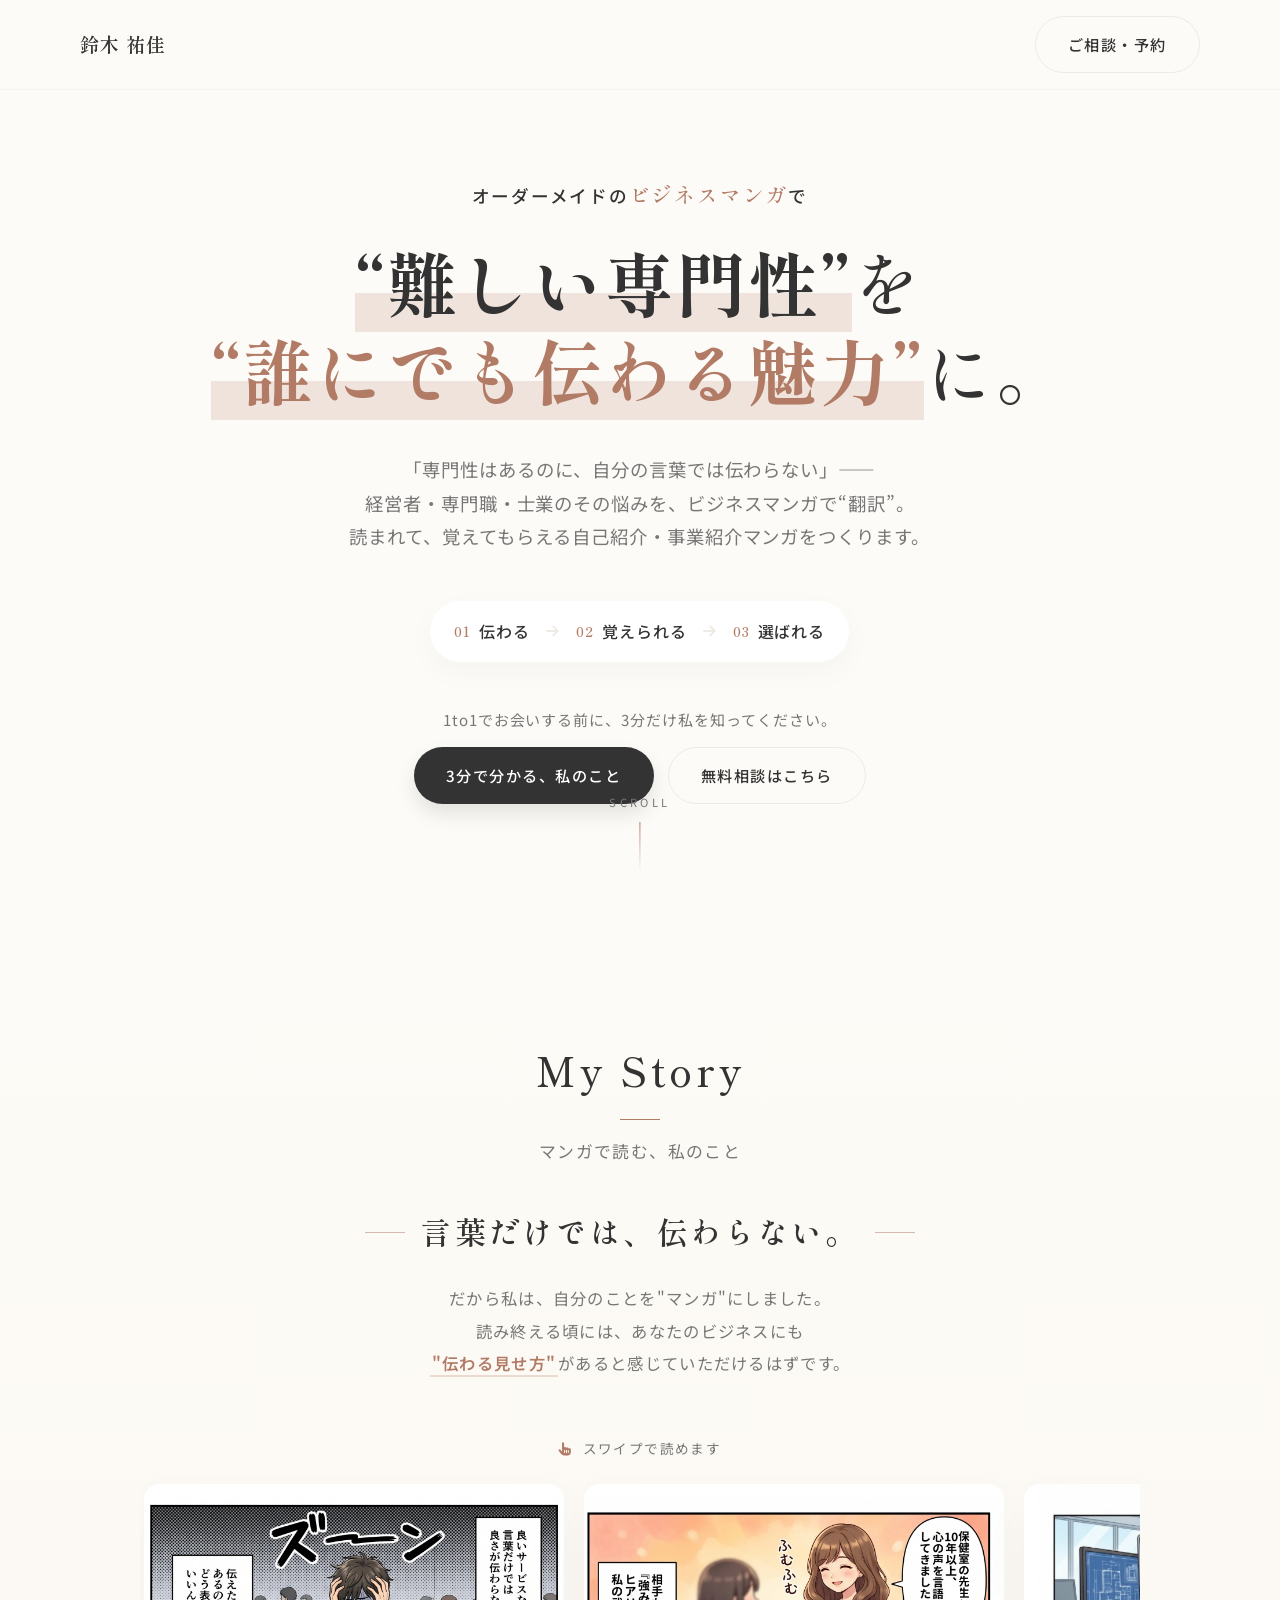
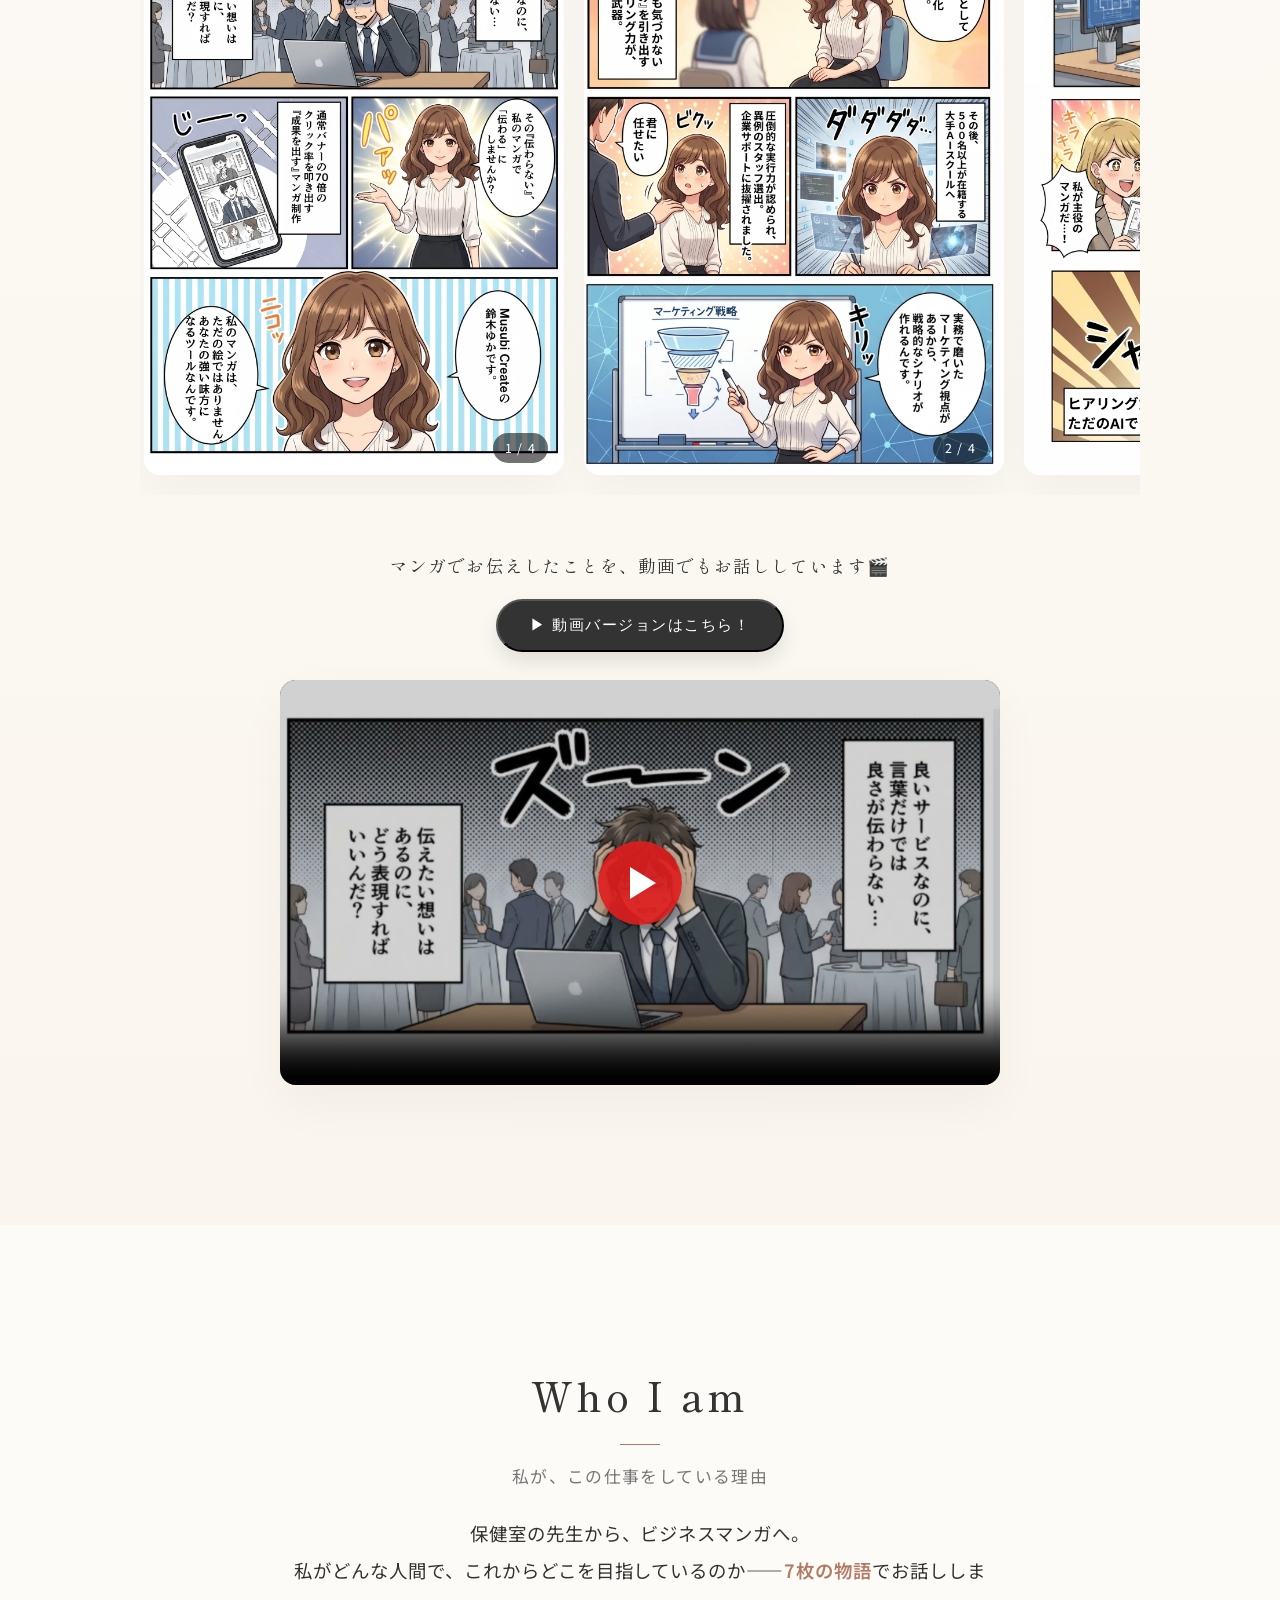
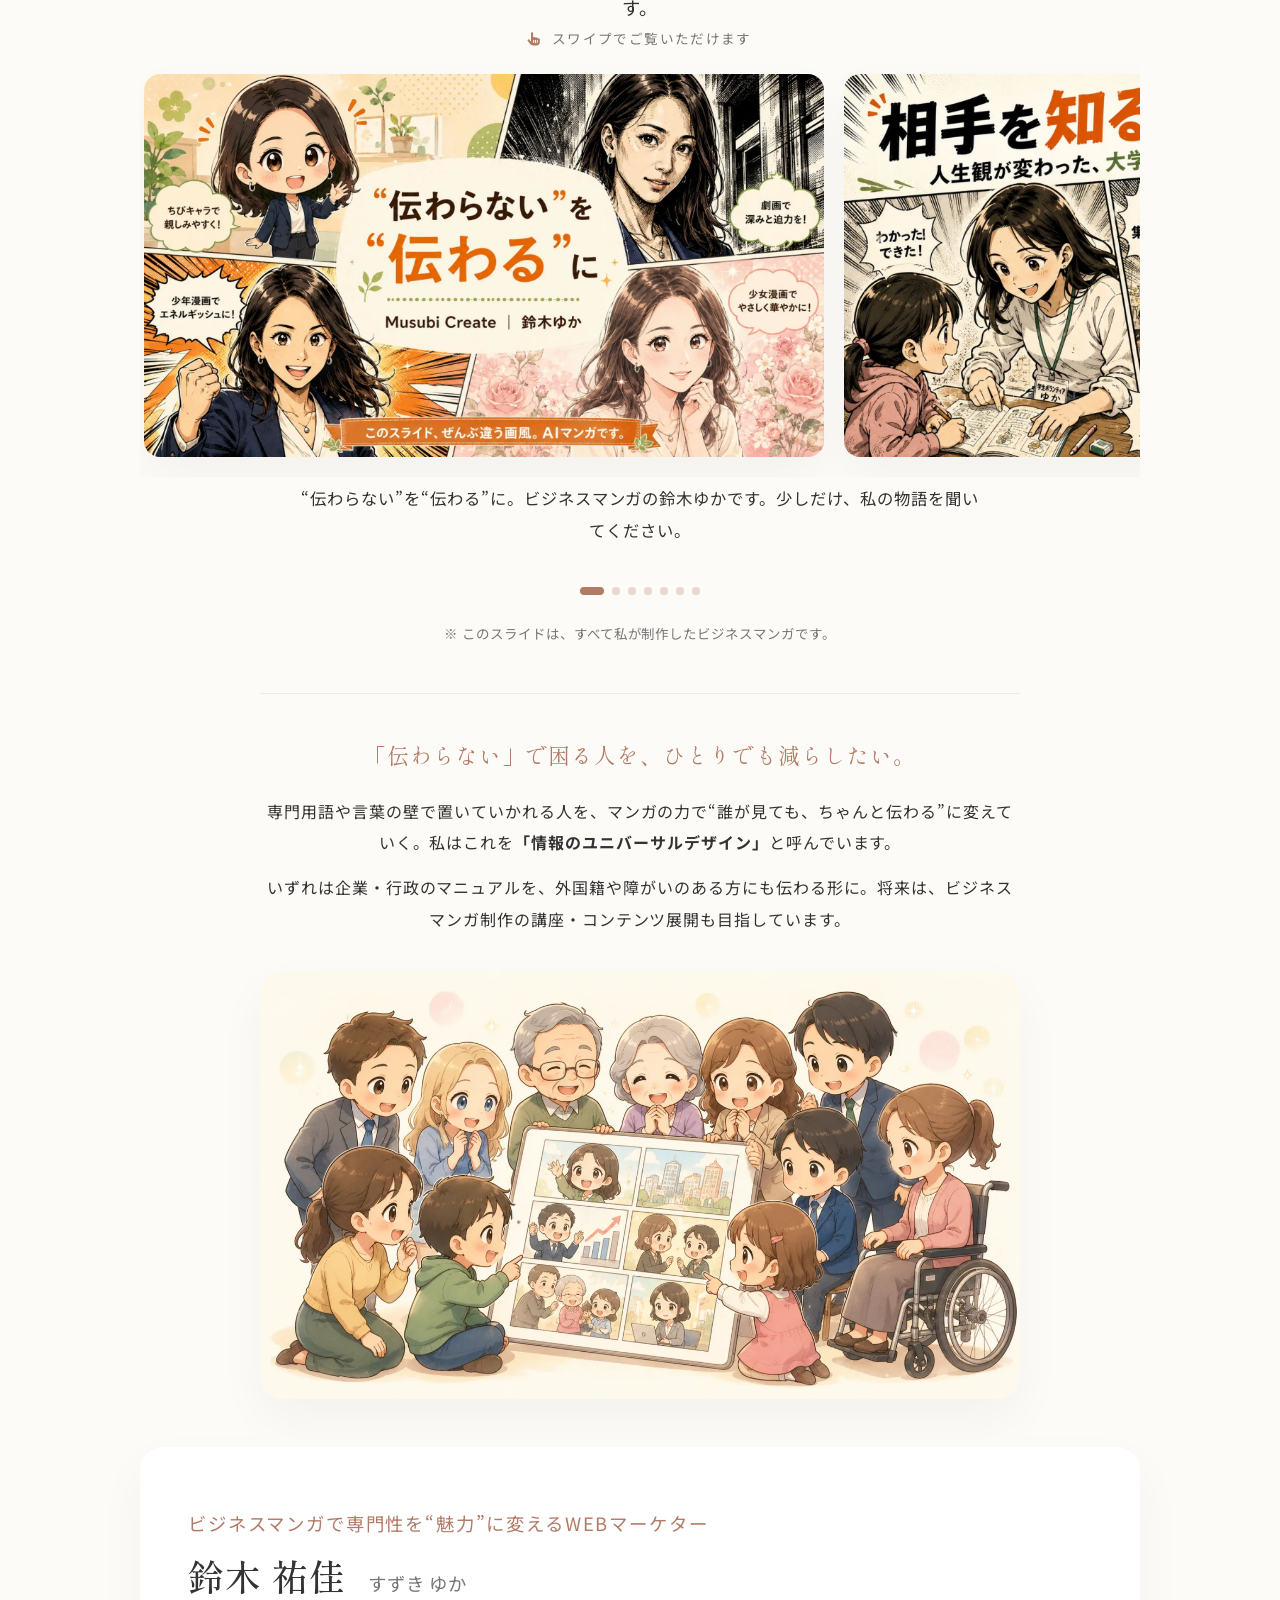
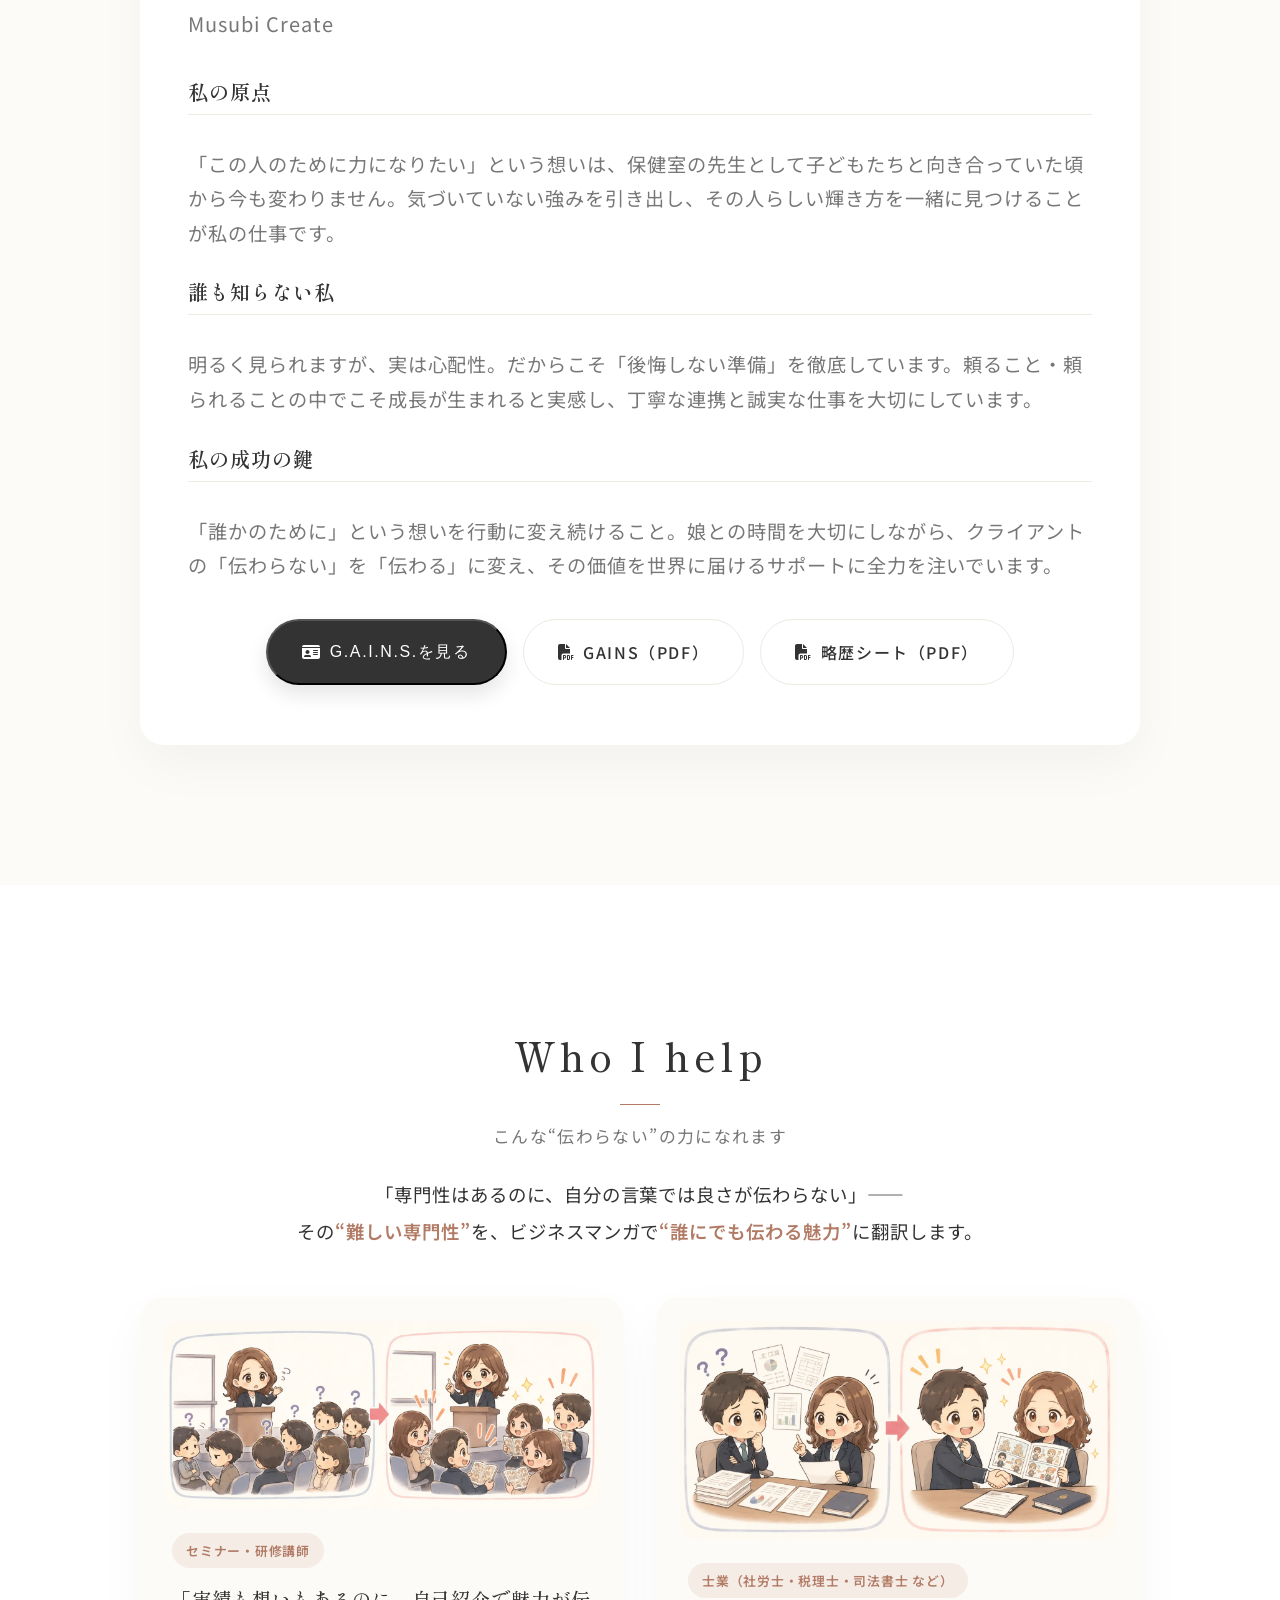
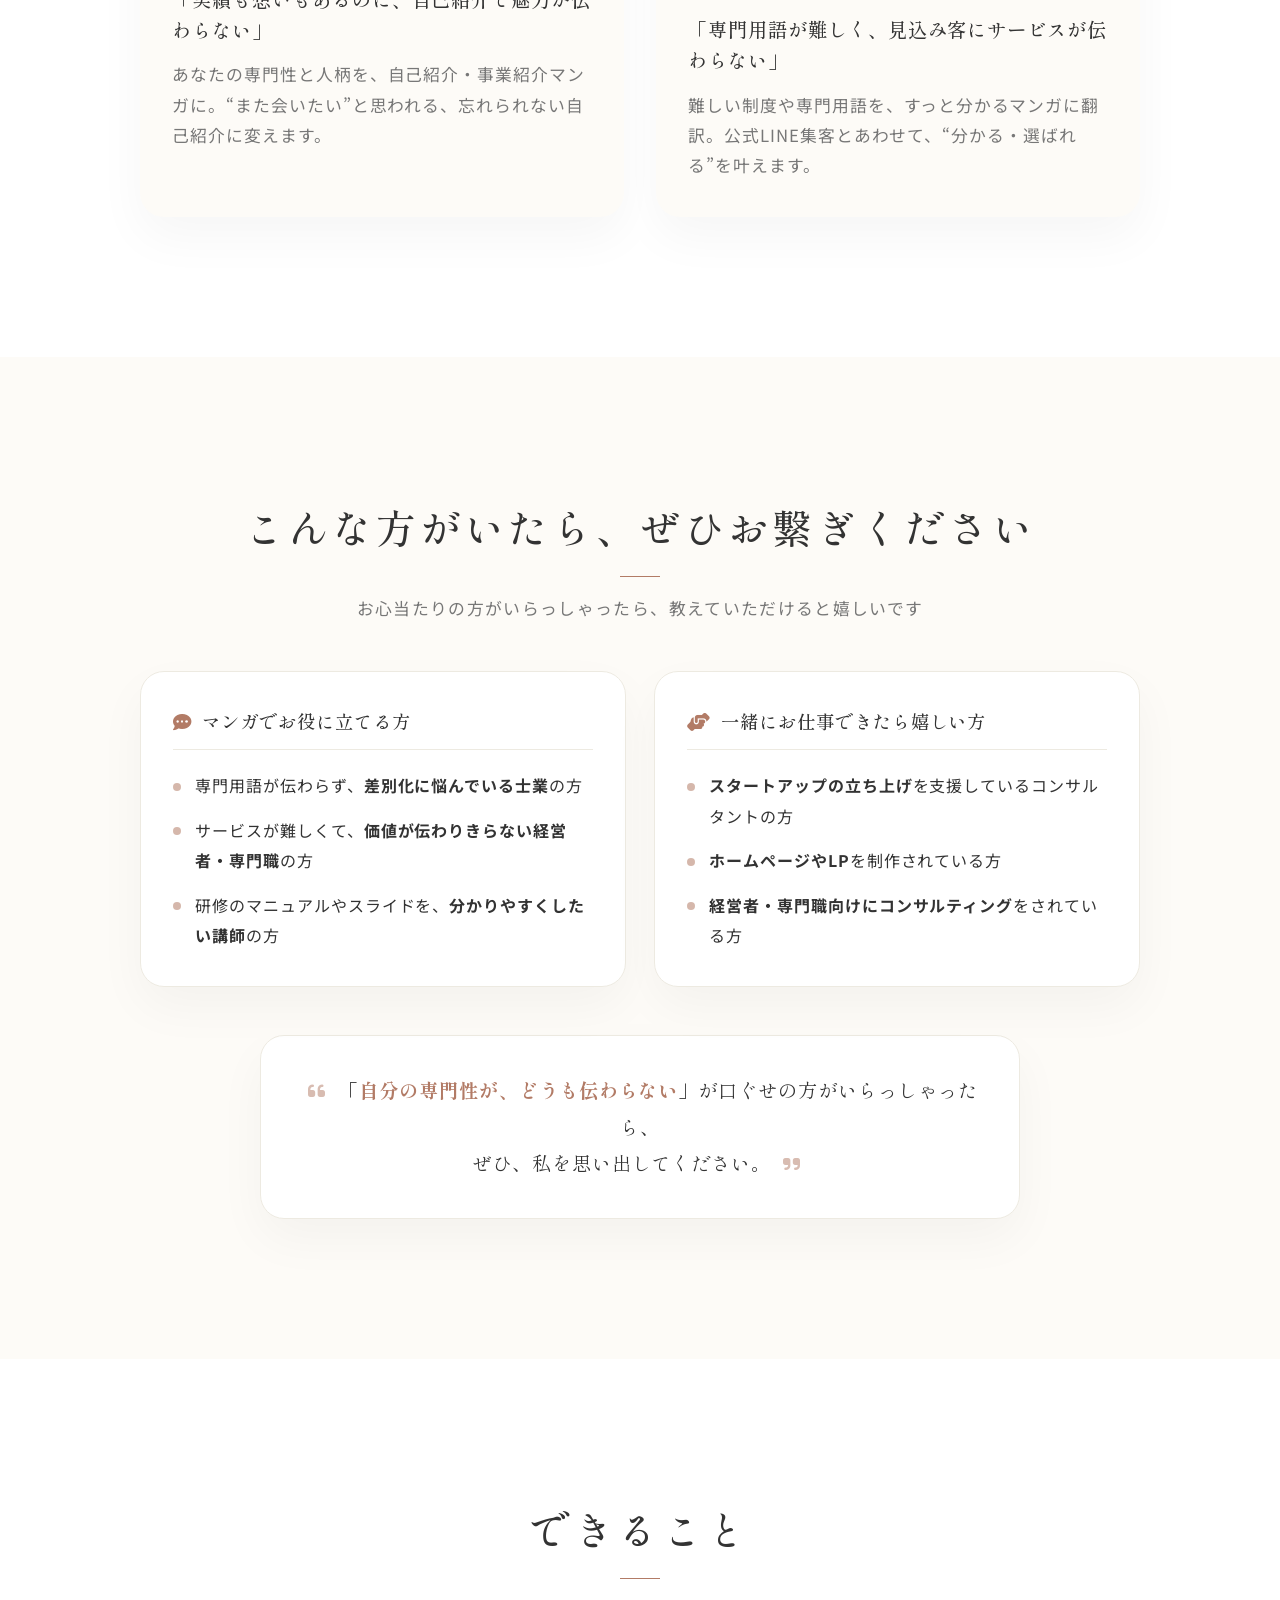
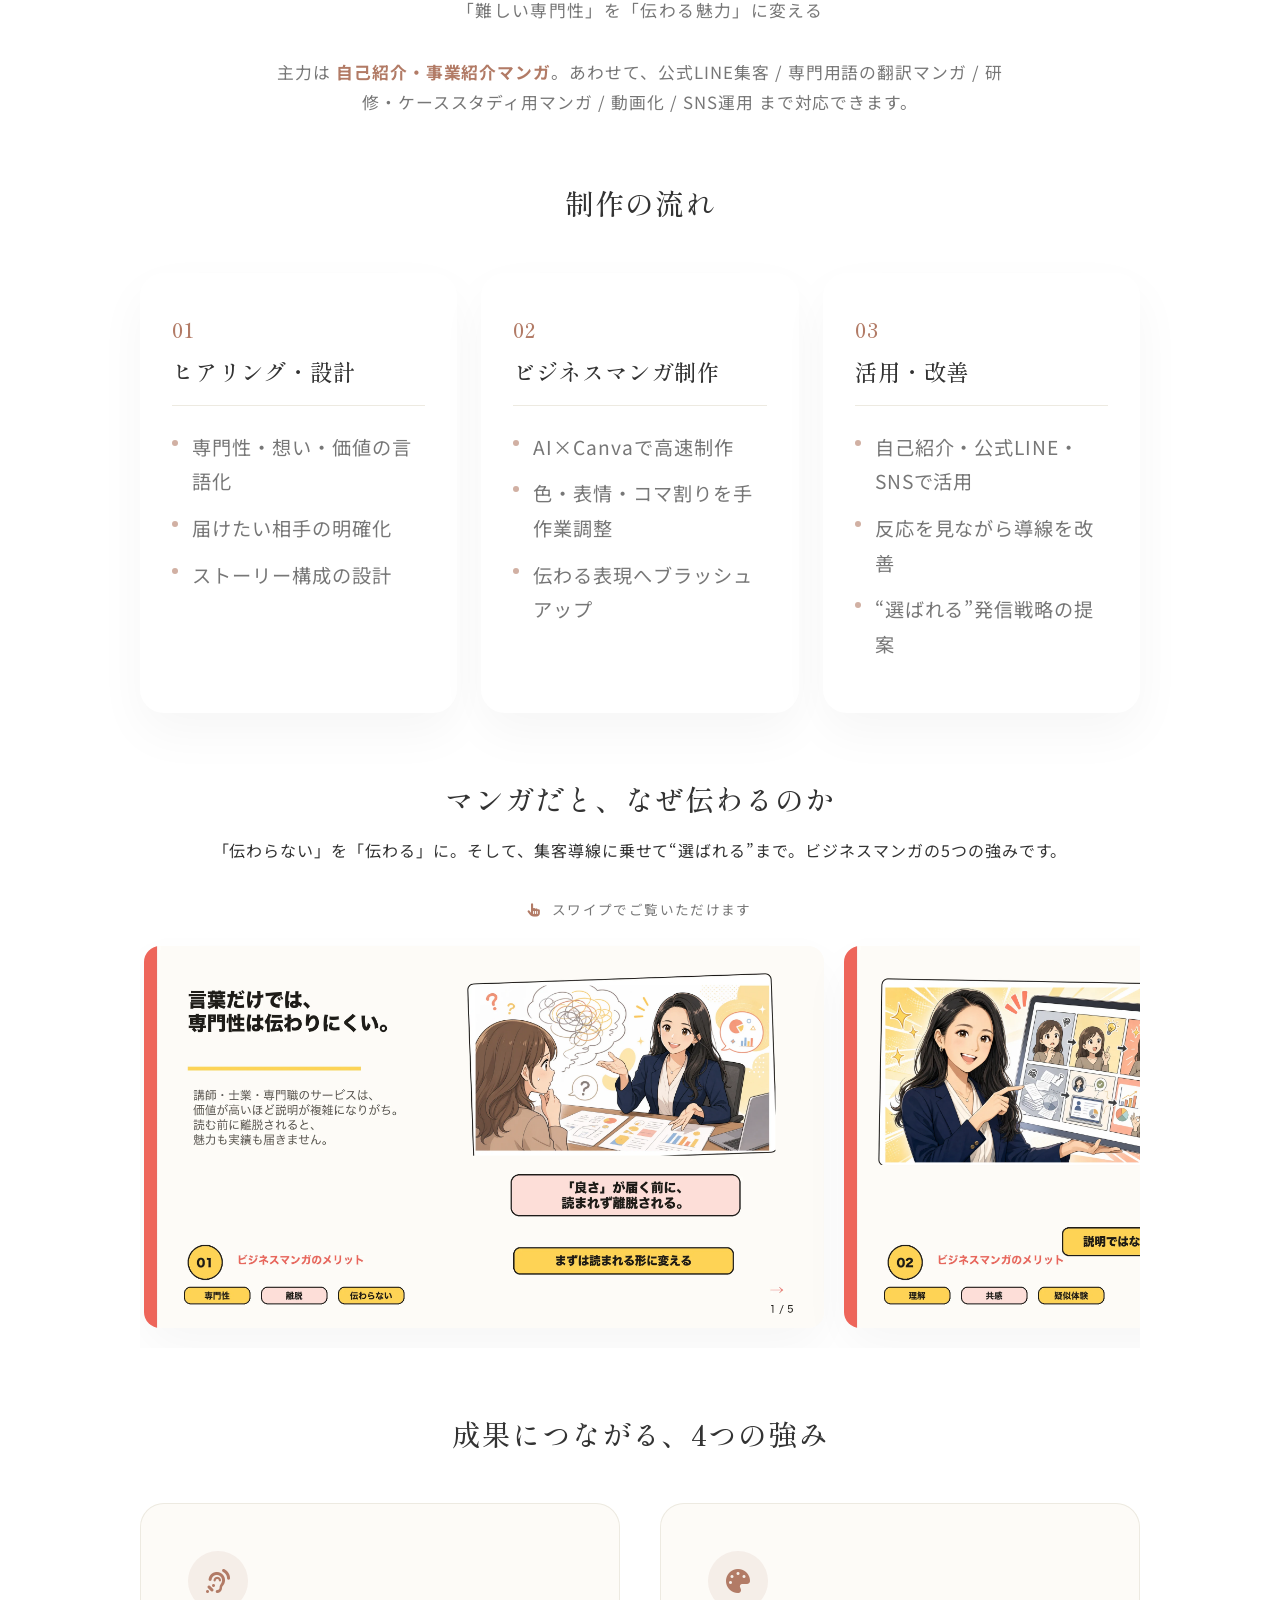
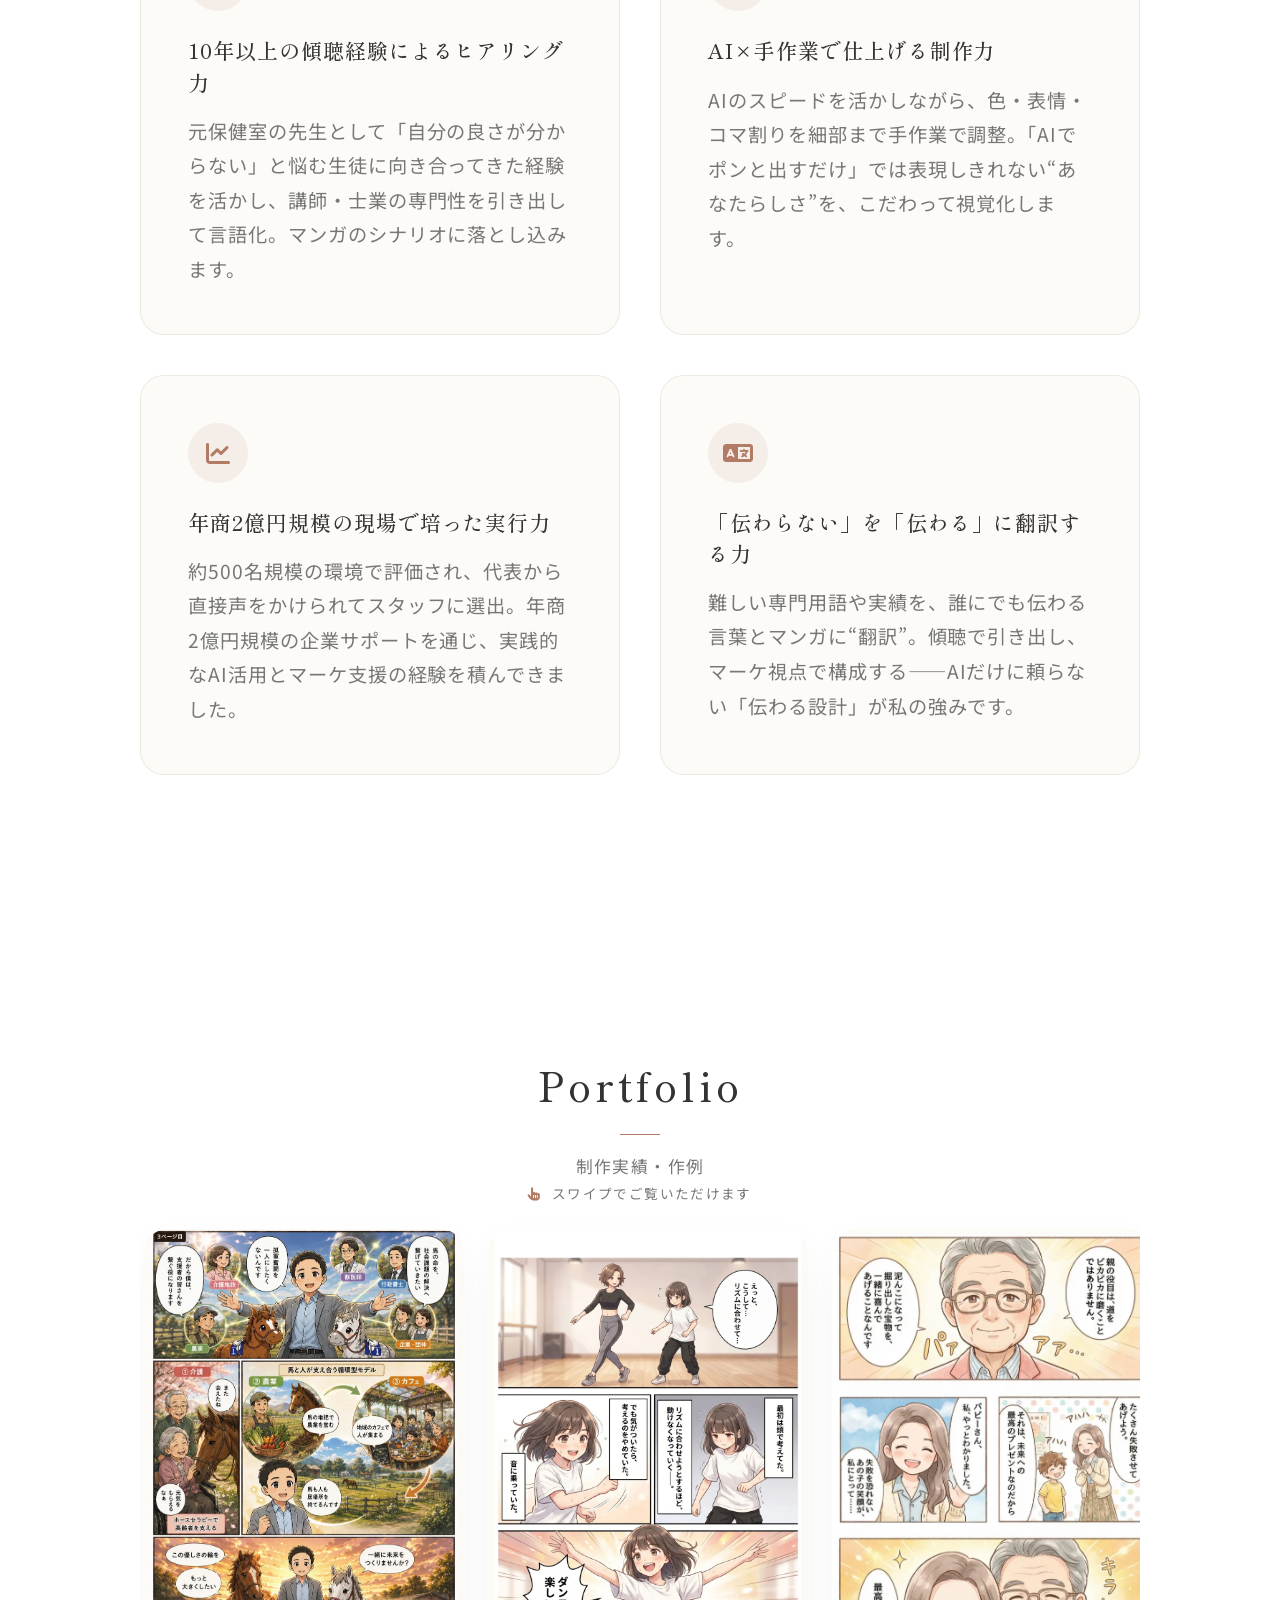
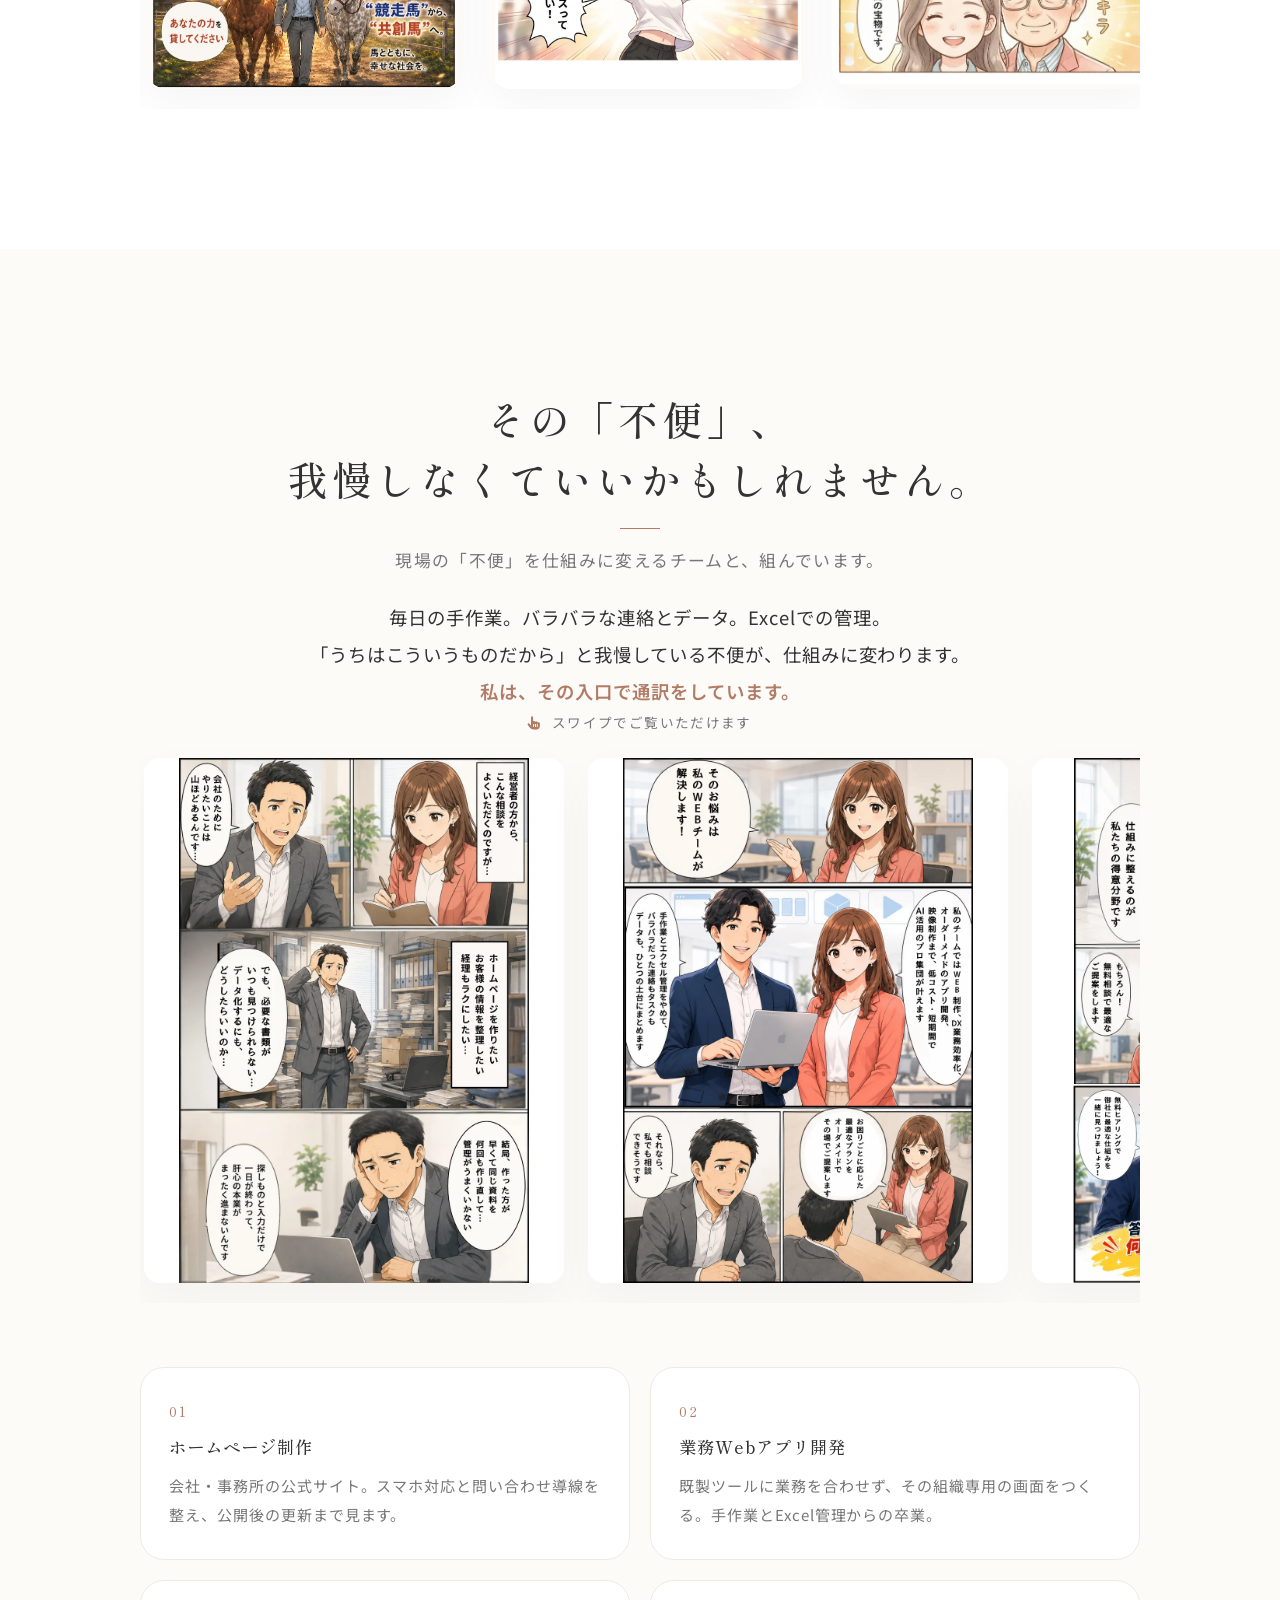
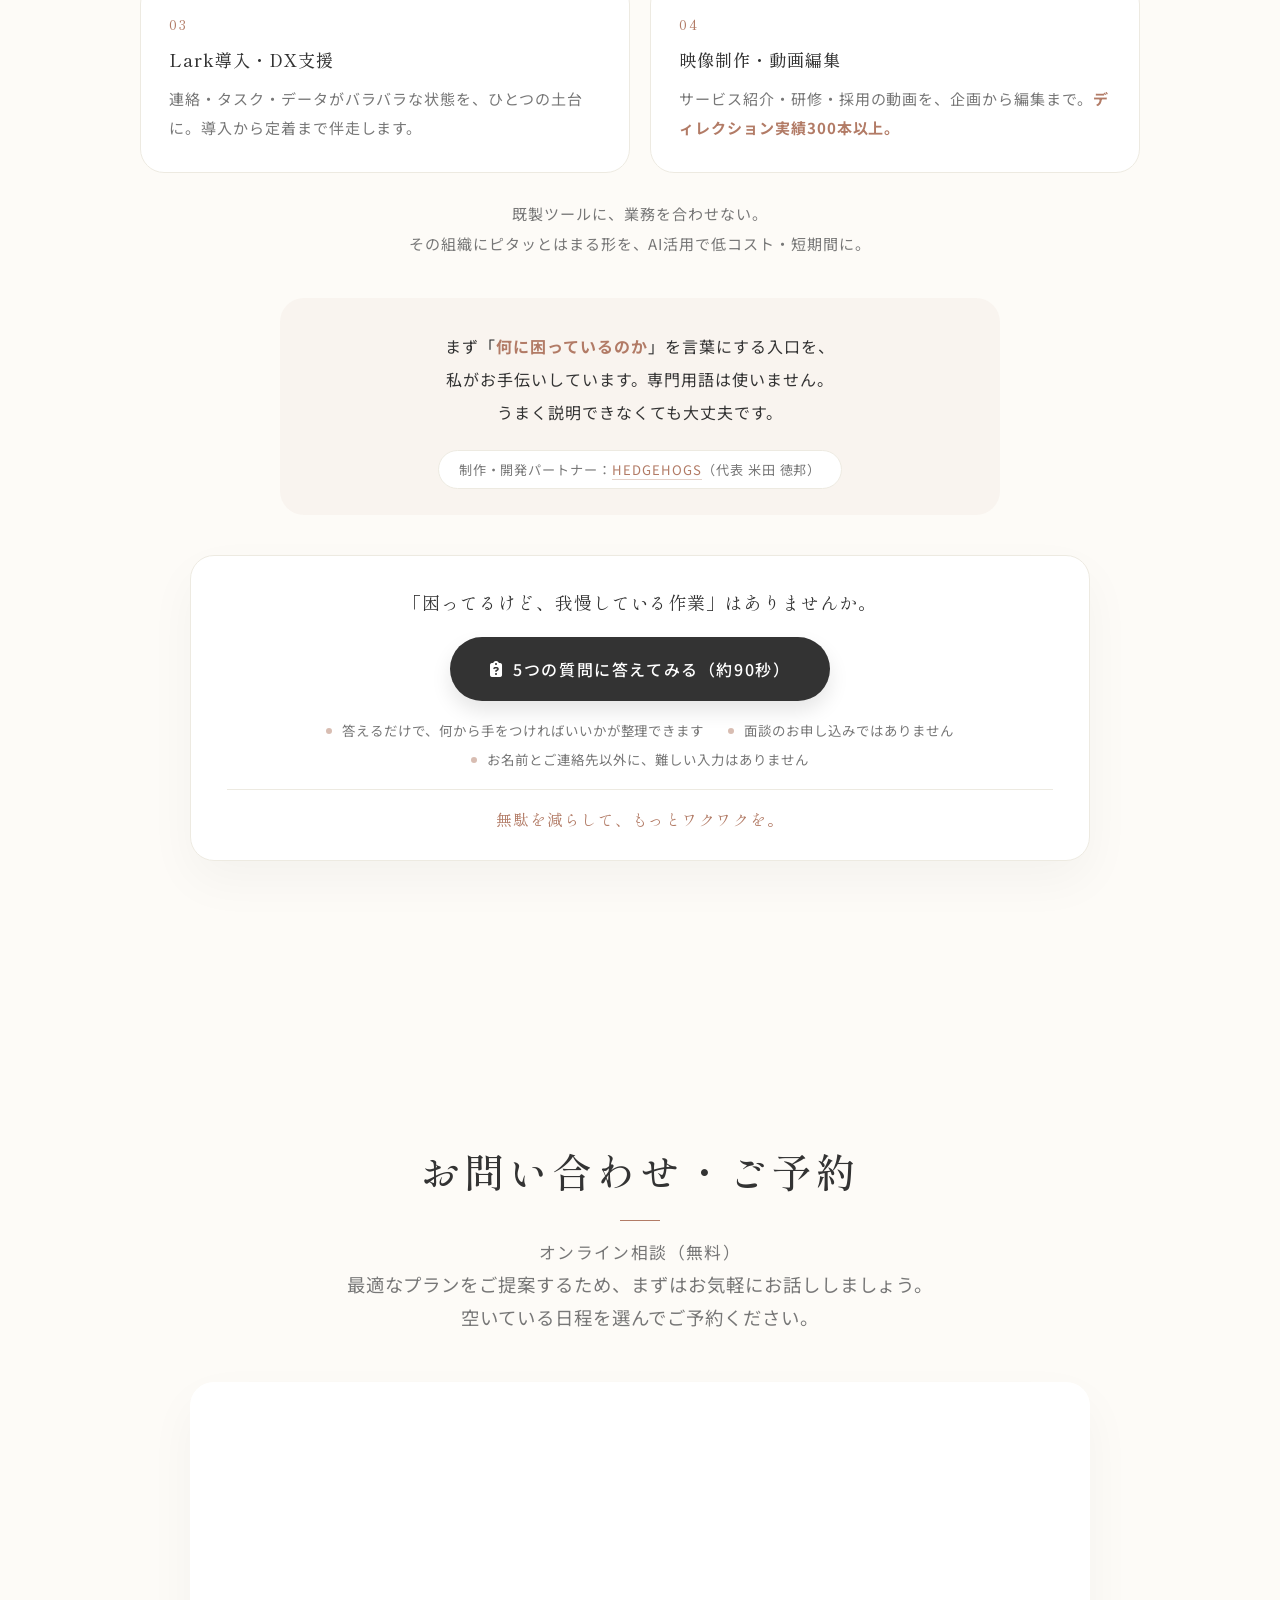
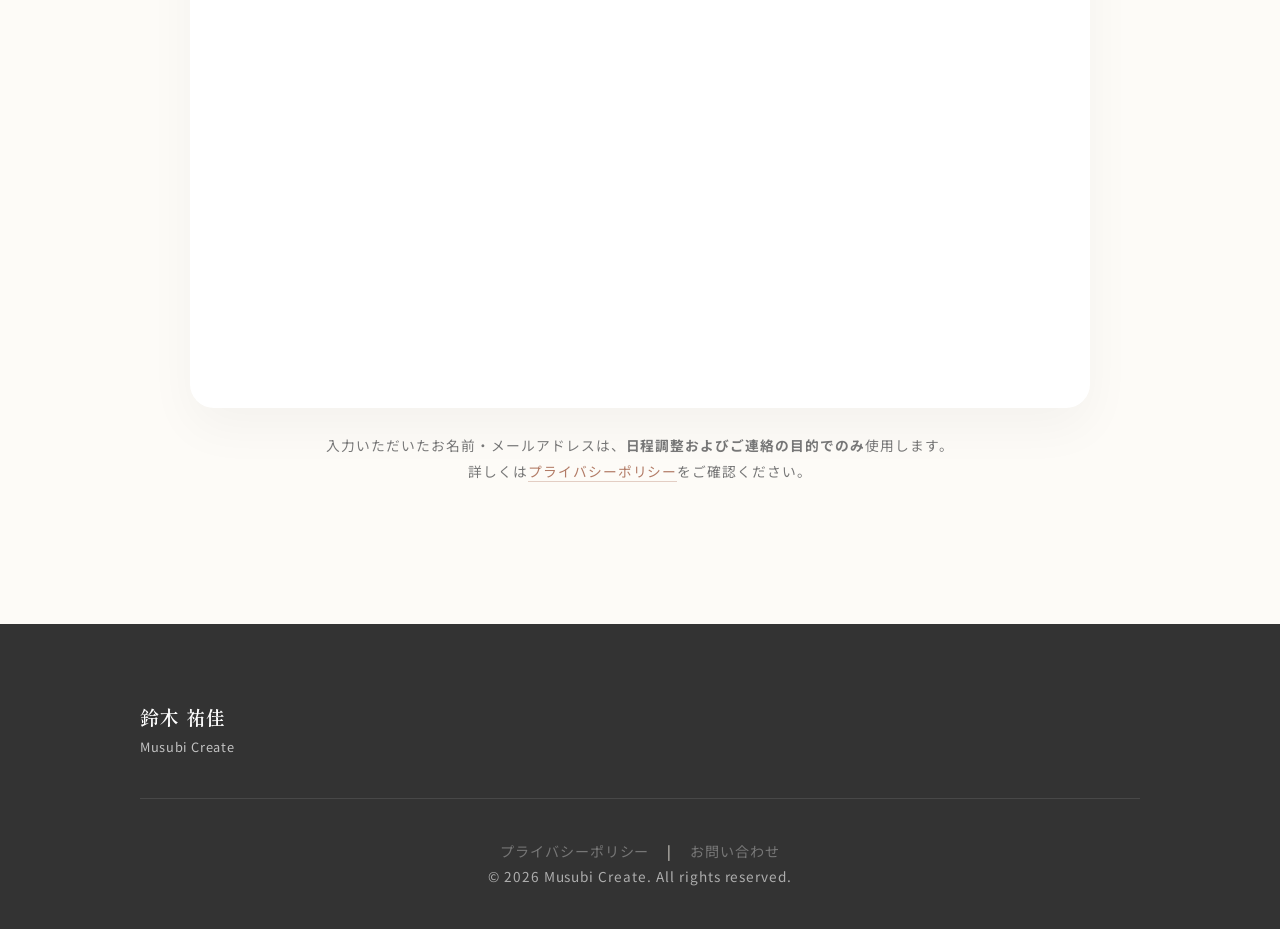
==== index.html @ d1cbc55a "LP: 協業セクション下部の「尻すぼみ」を解消（改行と配置の調整） 中央揃えの段落が3つ続き、44字→34字→27字→24字と単調に細くなって 逆三角形に見えていた問題を修正。  - サービス総括コピ" ====
<!DOCTYPE html>
<html lang="ja">

<head>
    <meta charset="UTF-8">
    <meta name="viewport" content="width=device-width, initial-scale=1.0">
    <title>ビジネスマンガで専門性を“魅力”に変えるWEBマーケター｜鈴木 祐佳（Musubi Create）</title>
    <meta name="description" content="経営者・専門職・士業の“専門性”を、ビジネスマンガで“誰にでも伝わる魅力”に翻訳。元保健室の先生の傾聴力 × こだわりの手作業制作で、読まれる自己紹介・事業紹介マンガから、公式LINE・SNSの集客導線まで伴走します。">
    <!-- Google Fonts -->
    <link rel="preconnect" href="https://fonts.googleapis.com">
    <link rel="preconnect" href="https://fonts.gstatic.com" crossorigin>
    <link
        href="https://fonts.googleapis.com/css2?family=Noto+Sans+JP:wght@300;400;500;700&family=Shippori+Mincho:wght@400;500;600;700&display=swap"
        rel="stylesheet">
    <!-- FontAwesome -->
    <link rel="stylesheet" href="https://cdnjs.cloudflare.com/ajax/libs/font-awesome/6.5.1/css/all.min.css">
    <link rel="stylesheet" href="./styles.css">
</head>

<body>

    <!-- Header -->
    <header class="site-header">
        <div class="header-container">
            <div class="header-left">
                <span class="logo-text">鈴木 祐佳</span>
            </div>
            <!-- (ヘッダーSNSリンクは削除) -->
            <a href="#booking" class="btn btn-outline header-cta">ご相談・予約</a>
        </div>
    </header>

    <main>
        <!-- Hero Section -->
        <section class="hero">
            <div class="container hero-inner">
                <div class="hero-content fade-in">
                    <p class="hero-subtitle">
                        オーダーメイドの<span class="highlight">ビジネスマンガ</span>で
                    </p>
                    <h1 class="hero-title hero-title-align">
                        <span class="em">“難しい専門性”</span>を<br>
                        <span class="em em-accent">“誰にでも伝わる魅力”</span>に。
                    </h1>
                    <p class="hero-description">
                        「専門性はあるのに、自分の言葉では伝わらない」——<br>
                        経営者・専門職・士業のその悩みを、ビジネスマンガで“翻訳”。<br>
                        読まれて、覚えてもらえる自己紹介・事業紹介マンガをつくります。
                    </p>

                    <!-- Flow Diagram -->
                    <div class="hero-flow-diagram">
                        <div class="flow-step">
                            <span class="flow-icon">01</span>
                            <span class="flow-text">伝わる</span>
                        </div>
                        <i class="fa-solid fa-arrow-right flow-arrow"></i>
                        <div class="flow-step">
                            <span class="flow-icon">02</span>
                            <span class="flow-text">覚えられる</span>
                        </div>
                        <i class="fa-solid fa-arrow-right flow-arrow"></i>
                        <div class="flow-step">
                            <span class="flow-icon">03</span>
                            <span class="flow-text">選ばれる</span>
                        </div>
                    </div>

                    <p class="hero-pre-cta">1to1でお会いする前に、3分だけ私を知ってください。</p>
                    <div class="hero-cta-group">
                        <a href="#whoiam" class="btn btn-primary">3分で分かる、私のこと</a>
                        <a href="#booking" class="btn btn-outline">無料相談はこちら</a>
                    </div>
                </div>
                <!-- (ファーストビューの人物イラストは削除) -->
            </div>
            <div class="hero-bg-decoration"></div>
            <div class="scroll-indicator"><span>SCROLL</span><span class="scroll-line"></span></div>
        </section>

        <!-- My Story (Manga) Section -->
        <section class="my-story section-spacing">
            <div class="container fade-in">
                <h2 class="section-title">My Story</h2>
                <p class="section-subtitle text-center">マンガで読む、私のこと</p>

                <div class="story-catch">
                    <p class="story-catch-headline">
                        言葉だけでは、伝わらない。
                    </p>
                    <p class="story-catch-sub">
                        だから私は、自分のことを"マンガ"にしました。<br>
                        読み終える頃には、あなたのビジネスにも<br>
                        <span class="emph">"伝わる見せ方"</span>があると感じていただけるはずです。
                    </p>
                </div>

                <!-- Swipeable manga slider -->
                <p class="slider-hint"><i class="fa-solid fa-hand-pointer"></i> スワイプで読めます</p>
                <div class="manga-slider">
                    <figure class="manga-panel" data-index="0">
                        <picture>
                            <source srcset="./images/comic/manga_1.webp" type="image/webp">
                            <img src="./images/comic/manga_1.webp" alt="自己紹介マンガ 1コマ目 - 伝えたい想いはあるのに、どう表現すればいいんだろう？" loading="lazy">
                        </picture>
                        <figcaption class="manga-caption">1 / 4</figcaption>
                    </figure>
                    <figure class="manga-panel" data-index="1">
                        <picture>
                            <source srcset="./images/comic/manga_2.webp" type="image/webp">
                            <img src="./images/comic/manga_2.webp" alt="自己紹介マンガ 2コマ目 - 保健室の先生として10年以上、心の声を言語化してきました" loading="lazy">
                        </picture>
                        <figcaption class="manga-caption">2 / 4</figcaption>
                    </figure>
                    <figure class="manga-panel" data-index="2">
                        <picture>
                            <source srcset="./images/comic/manga_3.webp" type="image/webp">
                            <img src="./images/comic/manga_3.webp" alt="自己紹介マンガ 3コマ目" loading="lazy">
                        </picture>
                        <figcaption class="manga-caption">3 / 4</figcaption>
                    </figure>
                    <figure class="manga-panel" data-index="3">
                        <picture>
                            <source srcset="./images/comic/manga_4.webp" type="image/webp">
                            <img src="./images/comic/manga_4.webp" alt="自己紹介マンガ 4コマ目" loading="lazy">
                        </picture>
                        <figcaption class="manga-caption">4 / 4</figcaption>
                    </figure>
                </div>

                <!-- 動画バージョン -->
                <div class="story-video">
                    <p class="story-video-intro">
                        マンガでお伝えしたことを、<br class="mobile-only">動画でもお話ししています🎬
                    </p>
                    <button type="button" class="btn btn-primary story-video-btn" id="introVideoBtn">
                        ▶ 動画バージョンはこちら！
                    </button>
                    <div class="story-video-wrapper">
                        <video id="introVideo" controls preload="metadata" playsinline poster="./videos/yuka_intro_poster.jpg">
                            <source src="./videos/yuka_intro.mp4" type="video/mp4">
                            お使いのブラウザは動画再生に対応していません。
                        </video>
                        <button type="button" class="video-play-overlay" id="videoPlayOverlay" aria-label="動画を再生">
                            <span class="play-icon" aria-hidden="true"></span>
                        </button>
                    </div>
                </div>
            </div>
        </section>

        <!-- Lightbox (overlay shown when manga panel / image is clicked) -->
        <div id="manga-lightbox" class="lightbox" aria-hidden="true" role="dialog" aria-label="マンガ拡大表示">
            <button class="lightbox-close" aria-label="閉じる">&times;</button>
            <button class="lightbox-prev" aria-label="前のページ">&#10094;</button>
            <img class="lightbox-img" src="" alt="">
            <button class="lightbox-next" aria-label="次のページ">&#10095;</button>
            <div class="lightbox-counter"></div>
        </div>

        <!-- Who I am（人柄・生い立ちのストーリー／旧・登壇スライドを人柄紹介として再構成） -->
        <section class="my-roots section-spacing" id="whoiam">
            <div class="container fade-in">
                <h2 class="section-title">Who I am</h2>
                <p class="section-subtitle text-center">私が、この仕事をしている理由</p>
                <p class="who-lead text-center">
                    保健室の先生から、ビジネスマンガへ。<br>
                    私がどんな人間で、これからどこを目指しているのか——<span class="emph">7枚の物語</span>でお話しします。
                </p>
                <p class="slider-hint"><i class="fa-solid fa-hand-pointer"></i> スワイプでご覧いただけます</p>

                <div class="slide-carousel roots-carousel" id="rootsCarousel">
                    <div class="slide-item" data-caption="“伝わらない”を“伝わる”に。ビジネスマンガの鈴木ゆかです。少しだけ、私の物語を聞いてください。">
                        <img src="./images/comic/sd1.webp" alt="“伝わらない”を“伝わる”に — 鈴木ゆかの物語のはじまり" class="clickable-image" loading="lazy">
                    </div>
                    <div class="slide-item" data-caption="もともとは、保健室の先生でした。“誰かのためになる”とは、勉強ができることではなく“相手を知ること”なんだと、大学の4年間で学びました。">
                        <img src="./images/comic/sd2.webp" alt="相手を知ること — 人生観が変わった大学の4年間" class="clickable-image" loading="lazy">
                    </div>
                    <div class="slide-item" data-caption="朝6時の部活から、夜23時の不登校対応まで。それでも“ゆか先生なら会える”と、夜の保健室に子どもが訪ねてくる。私の天職でした。">
                        <img src="./images/comic/sd3.webp" alt="それでも天職でした — 保健室の先生としての日々" class="clickable-image" loading="lazy">
                    </div>
                    <div class="slide-item" data-caption="大好きな仕事を辞めたのは、娘が生まれたから。保健室の先生の代わりはいる。だけど“この子の母親は、世界に私だけ”でした。">
                        <img src="./images/comic/sd5.webp" alt="この子の母親は、世界に私だけ — 娘の誕生で選んだ道" class="clickable-image" loading="lazy">
                    </div>
                    <div class="slide-item" data-caption="子どもの“言葉にならない想い”を引き出して、形にする。保健室で続けてきたその力は、経営者さんにこそ必要な力でした。">
                        <img src="./images/comic/sd4.webp" alt="保健室の“傾聴力”が、仕事になった" class="clickable-image" loading="lazy">
                    </div>
                    <div class="slide-item" data-caption="“伝わらない”で困る人を、ひとりでも減らしたい。専門用語や言葉の壁で置いていかれる人をなくす——私はこれを“情報のユニバーサルデザイン”と呼んでいます。">
                        <img src="./images/comic/sd6.webp" alt="情報のユニバーサルデザイン — 目指している場所" class="clickable-image" loading="lazy">
                    </div>
                    <div class="slide-item" data-caption="元・保健室の先生が、あなたの“伝わらない”を“伝わる”に変えます。ビジネスマンガといえば、鈴木ゆか。">
                        <img src="./images/comic/sd7.webp" alt="“伝わらない”を“伝わる”に — ビジネスマンガといえば、鈴木ゆか" class="clickable-image" loading="lazy">
                    </div>
                </div>

                <div class="roots-caption-wrap">
                    <p class="roots-caption" id="rootsCaption">“伝わらない”を“伝わる”に。ビジネスマンガの鈴木ゆかです。少しだけ、私の物語を聞いてください。</p>
                    <div class="roots-dots" id="rootsDots" aria-hidden="true"></div>
                </div>

                <p class="roots-note">※ このスライドは、すべて私が制作したビジネスマンガです。</p>

                <!-- 目指す先（旧Visionを統合） -->
                <div class="roots-vision">
                    <p class="roots-vision-lead">「伝わらない」で困る人を、ひとりでも減らしたい。</p>
                    <p>専門用語や言葉の壁で置いていかれる人を、マンガの力で“誰が見ても、ちゃんと伝わる”に変えていく。私はこれを<strong>「情報のユニバーサルデザイン」</strong>と呼んでいます。</p>
                    <p>いずれは企業・行政のマニュアルを、外国籍や障がいのある方にも伝わる形に。将来は、ビジネスマンガ制作の講座・コンテンツ展開も目指しています。</p>

                    <div class="roots-vision-img">
                        <img src="./images/comic/3.webp" alt="情報のユニバーサルデザイン：いろんな人が同じマンガを見て笑顔" class="clickable-image shadow-soft" loading="lazy">
                    </div>
                </div>

                <!-- プロフィール（旧Profileを統合） -->
                <div class="profile-card mt-5 shadow-soft profile-card-vertical">
                    <div class="profile-info-col">
                        <div class="profile-header">
                            <span class="profile-role">ビジネスマンガで専門性を“魅力”に変えるWEBマーケター</span>
                            <h3 class="profile-name">鈴木 祐佳 <span>すずき ゆか</span></h3>
                            <p class="profile-yago">Musubi Create</p>
                        </div>
                        <div class="profile-details">
                            <dl class="profile-list">
                                <dt>私の原点</dt>
                                <dd>「この人のために力になりたい」という想いは、保健室の先生として子どもたちと向き合っていた頃から今も変わりません。気づいていない強みを引き出し、その人らしい輝き方を一緒に見つけることが私の仕事です。</dd>
                                <dt>誰も知らない私</dt>
                                <dd>明るく見られますが、実は心配性。だからこそ「後悔しない準備」を徹底しています。頼ること・頼られることの中でこそ成長が生まれると実感し、丁寧な連携と誠実な仕事を大切にしています。</dd>
                                <dt>私の成功の鍵</dt>
                                <dd>「誰かのために」という想いを行動に変え続けること。娘との時間を大切にしながら、クライアントの「伝わらない」を「伝わる」に変え、その価値を世界に届けるサポートに全力を注いでいます。</dd>
                            </dl>
                        </div>
                        <!-- Sheet buttons: GAINS modal + PDF / 略歴 PDF -->
                        <div class="sheet-buttons">
                            <button type="button" class="btn btn-primary" id="openGainsModal">
                                <i class="fa-solid fa-id-card" style="margin-right:8px;"></i>G.A.I.N.S.を見る
                            </button>
                            <a href="./GAINS.pdf" target="_blank" rel="noopener noreferrer" class="btn btn-outline">
                                <i class="fa-solid fa-file-pdf" style="margin-right:8px;"></i>GAINS（PDF）
                            </a>
                            <a href="./member.pdf" target="_blank" rel="noopener noreferrer" class="btn btn-outline">
                                <i class="fa-solid fa-file-pdf" style="margin-right:8px;"></i>略歴シート（PDF）
                            </a>
                        </div>
                    </div>
                </div>
            </div>
        </section>

        <!-- Who I help Section (NEW) -->
        <section class="who-help section-spacing bg-white">
            <div class="container fade-in">
                <h2 class="section-title">Who I help</h2>
                <p class="section-subtitle text-center">こんな“伝わらない”の力になれます</p>

                <p class="who-lead text-center">
                    「専門性はあるのに、自分の言葉では良さが伝わらない」——<br>
                    その<span class="emph">“難しい専門性”</span>を、ビジネスマンガで<span class="emph">“誰にでも伝わる魅力”</span>に翻訳します。
                </p>

                <div class="who-grid mt-5">
                    <div class="who-card shadow-soft">
                        <div class="who-card-media">
                            <img src="./images/comic/1.webp" alt="講師の専門性が伝わるようになるマンガ（ビフォー・アフター）" class="clickable-image" loading="lazy">
                        </div>
                        <div class="who-card-body">
                            <span class="who-tag">セミナー・研修講師</span>
                            <h3>「実績も想いもあるのに、自己紹介で魅力が伝わらない」</h3>
                            <p>あなたの専門性と人柄を、自己紹介・事業紹介マンガに。“また会いたい”と思われる、忘れられない自己紹介に変えます。</p>
                        </div>
                    </div>
                    <div class="who-card shadow-soft">
                        <div class="who-card-media">
                            <img src="./images/comic/2.webp" alt="士業の専門性が伝わるようになるマンガ（ビフォー・アフター）" class="clickable-image" loading="lazy">
                        </div>
                        <div class="who-card-body">
                            <span class="who-tag">士業（社労士・税理士・司法書士 など）</span>
                            <h3>「専門用語が難しく、見込み客にサービスが伝わらない」</h3>
                            <p>難しい制度や専門用語を、すっと分かるマンガに翻訳。公式LINE集客とあわせて、“分かる・選ばれる”を叶えます。</p>
                        </div>
                    </div>
                </div>

            </div>
        </section>

        <!-- お繋ぎのお願い（新設） -->
        <section class="referral section-spacing">
            <div class="container fade-in">
                <h2 class="section-title">こんな方がいたら、<br class="sp-only">ぜひお繋ぎください</h2>
                <p class="section-subtitle text-center">お心当たりの方がいらっしゃったら、<br class="sp-only">教えていただけると嬉しいです</p>

                <div class="referral-grid mt-5">
                    <div class="referral-card shadow-soft">
                        <h3 class="referral-card-title"><i class="fa-solid fa-comment-dots"></i>マンガでお役に立てる方</h3>
                        <ul class="referral-list">
                            <li>専門用語が伝わらず、<strong>差別化に悩んでいる士業</strong>の方</li>
                            <li>サービスが難しくて、<strong>価値が伝わりきらない経営者・専門職</strong>の方</li>
                            <li>研修のマニュアルやスライドを、<strong>分かりやすくしたい講師</strong>の方</li>
                        </ul>
                    </div>
                    <div class="referral-card shadow-soft">
                        <h3 class="referral-card-title"><i class="fa-solid fa-handshake-angle"></i>一緒にお仕事できたら嬉しい方</h3>
                        <ul class="referral-list">
                            <li><strong>スタートアップの立ち上げ</strong>を支援しているコンサルタントの方</li>
                            <li><strong>ホームページやLP</strong>を制作されている方</li>
                            <li><strong>経営者・専門職向けにコンサルティング</strong>をされている方</li>
                        </ul>
                    </div>
                </div>

                <div class="who-trigger">
                    <p>
                        <i class="fa-solid fa-quote-left"></i>
                        「<strong>自分の専門性が、どうも伝わらない</strong>」が口ぐせの方が<br class="sp-only">いらっしゃったら、<br>
                        ぜひ、私を思い出してください。
                        <i class="fa-solid fa-quote-right"></i>
                    </p>
                </div>
            </div>
        </section>

        <!-- できること（サービス内容＋制作フロー＋4つの強み を統合） -->
        <section class="service-flow section-spacing bg-white">
            <div class="container fade-in">
                <h2 class="section-title">できること</h2>
                <p class="section-subtitle text-center">「難しい専門性」を「伝わる魅力」に変える</p>

                <p class="service-main-note text-center mt-4">
                    主力は <strong>自己紹介・事業紹介マンガ</strong>。あわせて、公式LINE集客 / 専門用語の翻訳マンガ / 研修・ケーススタディ用マンガ / 動画化 / SNS運用 まで対応できます。
                </p>

                <h3 class="subsection-title text-center mt-6">制作の流れ</h3>
                <div class="process-wrapper mt-5">
                    <div class="process-item">
                        <div class="process-header">
                            <span class="process-num">01</span>
                            <h3>ヒアリング・設計</h3>
                        </div>
                        <ul class="process-list">
                            <li>専門性・想い・価値の言語化</li>
                            <li>届けたい相手の明確化</li>
                            <li>ストーリー構成の設計</li>
                        </ul>
                    </div>
                    <div class="process-item">
                        <div class="process-header">
                            <span class="process-num">02</span>
                            <h3>ビジネスマンガ制作</h3>
                        </div>
                        <ul class="process-list">
                            <li>AI×Canvaで高速制作</li>
                            <li>色・表情・コマ割りを手作業調整</li>
                            <li>伝わる表現へブラッシュアップ</li>
                        </ul>
                    </div>
                    <div class="process-item">
                        <div class="process-header">
                            <span class="process-num">03</span>
                            <h3>活用・改善</h3>
                        </div>
                        <ul class="process-list">
                            <li>自己紹介・公式LINE・SNSで活用</li>
                            <li>反応を見ながら導線を改善</li>
                            <li>“選ばれる”発信戦略の提案</li>
                        </ul>
                    </div>
                </div>

                <div class="manga-section mt-6">
                    <h3 class="subsection-title text-center">マンガだと、なぜ伝わるのか</h3>
                    <p class="text-center mb-4">「伝わらない」を「伝わる」に。そして、集客導線に乗せて“選ばれる”まで。ビジネスマンガの5つの強みです。</p>
                    <p class="slider-hint"><i class="fa-solid fa-hand-pointer"></i> スワイプでご覧いただけます</p>
                    <div class="slide-carousel">
                        <div class="slide-item"><img src="./images/comic/benefit_1.webp" alt="言葉だけでは、専門性は伝わりにくい。講師・士業・専門職のサービスは価値が伝わらず説明が難しくなりがちで、読まれる前に離脱されると魅力も実績も届きません。" class="clickable-image" loading="lazy"></div>
                        <div class="slide-item"><img src="./images/comic/benefit_2.webp" alt="マンガは、難しい内容を体験に変える。ストーリーにすると読者は主人公と一緒に悩み、理解し、納得できます。説明ではなく疑似体験で伝わるのが強みです。" class="clickable-image" loading="lazy"></div>
                        <div class="slide-item"><img src="./images/comic/benefit_3.webp" alt="読まれるから、集客導線に乗せやすい。LP・SNS・広告・公式LINEの入口にマンガを置くと読まれやすく、気になるから次の行動へつながります。" class="clickable-image" loading="lazy"></div>
                        <div class="slide-item"><img src="./images/comic/benefit_4.webp" alt="人柄と想いまで伝わると、信頼が育つ。実績だけでなく想い・背景・人柄まで伝えられると相談のハードルが下がり、この人に相談したいをマンガが先につくります。" class="clickable-image" loading="lazy"></div>
                        <div class="slide-item"><img src="./images/comic/benefit_5.webp" alt="1つ作ると、何度も使えるPR資産に。Web・SNS・LINE・チラシ・営業資料・登壇資料へ展開でき、一度の制作を複数の場で活かせます。" class="clickable-image" loading="lazy"></div>
                    </div>
                </div>

                <h3 class="subsection-title text-center mt-6">成果につながる、4つの強み</h3>
                <div class="card-grid mt-5">
                    <div class="card">
                        <div class="card-icon"><i class="fa-solid fa-ear-listen"></i></div>
                        <h3>10年以上の傾聴経験によるヒアリング力</h3>
                        <p>元保健室の先生として「自分の良さが分からない」と悩む生徒に向き合ってきた経験を活かし、講師・士業の専門性を引き出して言語化。マンガのシナリオに落とし込みます。</p>
                    </div>
                    <div class="card">
                        <div class="card-icon"><i class="fa-solid fa-palette"></i></div>
                        <h3>AI×手作業で仕上げる制作力</h3>
                        <p>AIのスピードを活かしながら、色・表情・コマ割りを細部まで手作業で調整。「AIでポンと出すだけ」では表現しきれない“あなたらしさ”を、こだわって視覚化します。</p>
                    </div>
                    <div class="card">
                        <div class="card-icon"><i class="fa-solid fa-chart-line"></i></div>
                        <h3>年商2億円規模の現場で培った実行力</h3>
                        <p>約500名規模の環境で評価され、代表から直接声をかけられてスタッフに選出。年商2億円規模の企業サポートを通じ、実践的なAI活用とマーケ支援の経験を積んできました。</p>
                    </div>
                    <div class="card">
                        <div class="card-icon"><i class="fa-solid fa-language"></i></div>
                        <h3>「伝わらない」を「伝わる」に翻訳する力</h3>
                        <p>難しい専門用語や実績を、誰にでも伝わる言葉とマンガに“翻訳”。傾聴で引き出し、マーケ視点で構成する——AIだけに頼らない「伝わる設計」が私の強みです。</p>
                    </div>
                </div>
            </div>
        </section>

        <!-- Portfolio (in-page swipe carousel) -->
        <section class="portfolio-section section-spacing bg-white">
            <div class="container fade-in">
                <h2 class="section-title">Portfolio</h2>
                <p class="section-subtitle text-center">制作実績・作例</p>
                <p class="slider-hint"><i class="fa-solid fa-hand-pointer"></i> スワイプでご覧いただけます</p>

                <div class="portfolio-carousel">
                    <div class="portfolio-item shadow-soft"><img src="./images/comic/pf1.webp" alt="制作事例：競走馬の第二の人生『共創馬』を伝えるストーリーマンガ" class="clickable-image" loading="lazy"></div>
                    <div class="portfolio-item shadow-soft"><img src="./images/comic/pf2.webp" alt="制作事例：ダンスの楽しさを伝えるマンガ" class="clickable-image" loading="lazy"></div>
                    <div class="portfolio-item shadow-soft"><img src="./images/comic/pf4.webp" alt="制作事例：子育てアドバイザーのストーリーマンガ" class="clickable-image" loading="lazy"></div>
                    <div class="portfolio-item shadow-soft"><img src="./images/comic/pf5.webp" alt="制作事例：健康と新しい人生を応援するマンガ" class="clickable-image" loading="lazy"></div>
                    <div class="portfolio-item shadow-soft"><img src="./images/comic/pf6.webp" alt="制作事例：司法書士の相続登記をわかりやすく伝えるマンガ" class="clickable-image" loading="lazy"></div>
                    <div class="portfolio-item shadow-soft"><img src="./images/comic/pf7.webp" alt="制作事例：弁護士（交通事故）の慰謝料を伝えるマンガ" class="clickable-image" loading="lazy"></div>
                    <div class="portfolio-item shadow-soft"><img src="./images/comic/pf8.webp" alt="制作事例：コーチの自己紹介マンガ（公式LINE用・“あり方”が伝わる）" class="clickable-image" loading="lazy"></div>
                </div>
            </div>
        </section>

        <!-- Webのことは、組んでいるチームへ（HEDGEHOGS 協業） -->
        <section class="team-web section-spacing">
            <div class="container fade-in">
                <h2 class="section-title">その「不便」、<br>我慢しなくていいかもしれません。</h2>
                <p class="section-subtitle text-center">現場の「不便」を仕組みに変えるチームと、組んでいます。</p>

                <p class="who-lead text-center">
                    毎日の手作業。バラバラな連絡とデータ。Excelでの管理。<br>
                    「うちはこういうものだから」と我慢している不便が、仕組みに変わります。<br>
                    <span class="emph">私は、その入口で通訳をしています。</span>
                </p>

                <p class="slider-hint"><i class="fa-solid fa-hand-pointer"></i> スワイプでご覧いただけます</p>
                <div class="team-carousel">
                    <div class="team-item shadow-soft"><img src="./images/comic/hh1.webp" alt="経営者のよくある相談：ホームページも作りたい、お客様の情報も整理したい、経理もラクにしたい。でも書類が見つからず、探しものと入力で一日が終わる。" class="clickable-image" loading="lazy"></div>
                    <div class="team-item shadow-soft"><img src="./images/comic/hh2.webp" alt="そのお悩みは私のWEBチームが解決します。ホームページ制作、業務Webアプリ開発、Lark導入によるDX支援、映像制作まで。AI活用で低コスト・短期間に。" class="clickable-image" loading="lazy"></div>
                    <div class="team-item shadow-soft"><img src="./images/comic/hh3.webp" alt="ツールに人を合わせるのではなく、人に合わせてツールを進化させる。まずは5つの質問（約90秒）に答えるだけ。何から手をつければいいかが見えてきます。" class="clickable-image" loading="lazy"></div>
                </div>

                <!-- サービス一覧カード -->
                <div class="team-service-grid mt-6">
                    <div class="team-service-card">
                        <span class="team-service-num">01</span>
                        <h3>ホームページ制作</h3>
                        <p>会社・事務所の公式サイト。スマホ対応と問い合わせ導線を整え、公開後の更新まで見ます。</p>
                    </div>
                    <div class="team-service-card">
                        <span class="team-service-num">02</span>
                        <h3>業務Webアプリ開発</h3>
                        <p>既製ツールに業務を合わせず、その組織専用の画面をつくる。手作業とExcel管理からの卒業。</p>
                    </div>
                    <div class="team-service-card">
                        <span class="team-service-num">03</span>
                        <h3>Lark導入・DX支援</h3>
                        <p>連絡・タスク・データがバラバラな状態を、ひとつの土台に。導入から定着まで伴走します。</p>
                    </div>
                    <div class="team-service-card">
                        <span class="team-service-num">04</span>
                        <h3>映像制作・動画編集</h3>
                        <p>サービス紹介・研修・採用の動画を、企画から編集まで。<strong>ディレクション実績300本以上。</strong></p>
                    </div>
                </div>

                <p class="team-service-note">
                    既製ツールに、業務を合わせない。<br class="pc-br">
                    その組織にピタッとはまる形を、AI活用で低コスト・短期間に。
                </p>

                <div class="team-role-box">
                    <p class="team-role-note">
                        まず「<strong>何に困っているのか</strong>」を言葉にする入口を、<br class="pc-br">
                        私がお手伝いしています。専門用語は使いません。<br class="pc-br">
                        うまく説明できなくても大丈夫です。
                    </p>
                    <p class="team-credit">
                        制作・開発パートナー：<a href="https://hedgehogsz.com/" target="_blank" rel="noopener noreferrer">HEDGEHOGS</a>（代表 米田 徳邦）
                    </p>
                </div>

                <!-- CTA -->
                <div class="team-cta">
                    <p class="team-cta-lead">「困ってるけど、我慢している作業」はありませんか。</p>
                    <a href="https://hearing-sheet-rho.vercel.app/?tag=yuka-lp&ref=%E9%88%B4%E6%9C%A8%20%E7%A5%90%E4%BD%B3"
                       target="_blank" rel="noopener noreferrer" class="btn btn-primary team-cta-btn">
                        <i class="fa-solid fa-clipboard-question" style="margin-right:10px;"></i>5つの質問に答えてみる（約90秒）
                    </a>
                    <ul class="team-cta-notes">
                        <li>答えるだけで、何から手をつければいいかが整理できます</li>
                        <li>面談のお申し込みではありません</li>
                        <li>お名前とご連絡先以外に、難しい入力はありません</li>
                    </ul>
                    <p class="team-cta-closing">無駄を減らして、もっとワクワクを。</p>
                </div>
            </div>
        </section>

        <!-- Contact / Booking Section (calendar only) -->
        <section id="booking" class="booking section-spacing">
            <div class="container fade-in text-center">
                <h2 class="section-title">お問い合わせ・ご予約</h2>
                <p class="section-subtitle">オンライン相談（無料）</p>
                <p class="booking-lead mb-5">最適なプランをご提案するため、まずはお気軽にお話ししましょう。<br>空いている日程を選んでご予約ください。</p>

                <div class="form-wrapper">
                    <div class="scheduler-container shadow-soft">
                        <!-- Lark Scheduler Inline Embed Begin -->
                        <div class="scheduler-inline-widget"
                            data-url="https://gus04tx7am1x.sg.larksuite.com/scheduler/embed/ea234c97fa1f500e"
                            style="width:100%;height:626px;"></div>
                        <script type="text/javascript"
                            src="https://gus04tx7am1x.sg.larksuite.com/scheduler/embed/scheduler-widget.js"
                            async></script>
                        <!-- Lark Scheduler Inline Embed End -->
                    </div>
                </div>

                <p class="privacy-note">
                    入力いただいたお名前・メールアドレスは、<strong>日程調整およびご連絡の目的でのみ</strong>使用します。<br class="pc-br">
                    詳しくは<a href="./privacy.html">プライバシーポリシー</a>をご確認ください。
                </p>
            </div>
        </section>

    </main>

    <!-- GAINS Modal -->
    <div id="gains-modal" class="info-modal" aria-hidden="true" role="dialog" aria-label="G.A.I.N.S.ワークシート">
        <div class="info-modal-inner">
            <button class="info-modal-close" aria-label="閉じる">&times;</button>
            <h3 class="info-modal-title">G.A.I.N.S. ワークシート</h3>
            <p class="info-modal-role">ビジネスマンガで専門性を“魅力”に変えるWEBマーケター</p>

            <div class="gains-block">
                <h4><span>G</span> Goals｜目標</h4>
                <p>ビジネスマンガで専門性を“魅力”に変え、月商100万円を安定。いずれは企業・行政のマニュアルを誰にでも伝わる形に（情報のユニバーサルデザイン）／ビジネスマンガ講座の展開も。</p>
            </div>
            <div class="gains-block">
                <h4><span>A</span> Accomplishments｜実績</h4>
                <p>講師・士業・経営者の自己紹介・事業紹介マンガ／約500名規模のAIスクールで代表に抜擢・運営の裏側を実務経験／元保健室の先生として10年以上の傾聴。</p>
            </div>
            <div class="gains-block">
                <h4><span>I</span> Interests｜興味</h4>
                <p>専門性・熱意をマンガで届ける楽しさ／娘との日々をマンガで記録／AIの探求／娘との散歩・近所の方との会話。</p>
            </div>
            <div class="gains-block">
                <h4><span>N</span> Networks｜人脈</h4>
                <p>BNIメンバー／セミナー・研修講師ネットワーク／士業ネットワーク／AIマーケコミュニティ／元教職員／経営者コネクション。</p>
            </div>
            <div class="gains-block">
                <h4><span>S</span> Skills｜スキル</h4>
                <p>【主力】自己紹介・事業紹介マンガ／ビジネスマンガ制作（AI×手作業）／「伝わらない」を「伝わる」に翻訳する力／公式LINE・SNS運用／傾聴力・言語化力／UTAGE・ファネル設計。</p>
            </div>
            <div class="gains-trigger">
                つないでほしい人：「“自分の専門性が、どうも伝わらない”が口ぐせの、セミナー／研修講師さん・士業さん」
            </div>

            <div class="info-modal-actions">
                <a href="./GAINS.pdf" target="_blank" rel="noopener noreferrer" class="btn btn-primary"><i class="fa-solid fa-file-pdf" style="margin-right:8px;"></i>PDFで見る</a>
            </div>
        </div>
    </div>

    <!-- Footer -->
    <footer class="site-footer">
        <div class="container">
            <div class="footer-content">
                <div class="footer-logo">
                    <span class="logo-text">鈴木 祐佳 <br><small>Musubi Create</small></span>
                </div>
                <!-- (フッターSNSリンクは削除) -->
            </div>
            <div class="footer-links">
                <a href="./privacy.html">プライバシーポリシー</a>
                <span class="footer-sep">|</span>
                <a href="#booking">お問い合わせ</a>
            </div>
            <div class="copyright">
                <p>&copy; 2026 Musubi Create. All rights reserved.</p>
            </div>
        </div>
    </footer>

<script>
    // ====== Unified Image Lightbox ======
    (function () {
        var lightbox = document.getElementById('manga-lightbox');
        if (!lightbox) return;

        var lightboxImg = lightbox.querySelector('.lightbox-img');
        var btnClose = lightbox.querySelector('.lightbox-close');
        var btnPrev = lightbox.querySelector('.lightbox-prev');
        var btnNext = lightbox.querySelector('.lightbox-next');
        var counter = lightbox.querySelector('.lightbox-counter');

        var mangaPanels = document.querySelectorAll('.manga-panel');
        var mangaItems = [];
        mangaPanels.forEach(function (panel) {
            var img = panel.querySelector('img');
            mangaItems.push({ src: img.getAttribute('src'), alt: img.getAttribute('alt') || '' });
        });

        var currentItems = [];
        var currentIndex = 0;
        var hasNav = false;

        function openLightbox(items, index, withNav) {
            currentItems = items;
            currentIndex = index;
            hasNav = withNav && items.length > 1;
            updateImage();
            lightbox.classList.add('active');
            lightbox.setAttribute('aria-hidden', 'false');
            document.body.style.overflow = 'hidden';
        }
        function closeLightbox() {
            lightbox.classList.remove('active');
            lightbox.setAttribute('aria-hidden', 'true');
            document.body.style.overflow = '';
        }
        function updateImage() {
            lightboxImg.src = currentItems[currentIndex].src;
            lightboxImg.alt = currentItems[currentIndex].alt;
            if (hasNav) {
                counter.style.display = '';
                counter.textContent = (currentIndex + 1) + ' / ' + currentItems.length;
                btnPrev.style.display = '';
                btnNext.style.display = '';
                btnPrev.style.visibility = currentIndex === 0 ? 'hidden' : 'visible';
                btnNext.style.visibility = currentIndex === currentItems.length - 1 ? 'hidden' : 'visible';
            } else {
                counter.style.display = 'none';
                btnPrev.style.display = 'none';
                btnNext.style.display = 'none';
            }
        }
        function showPrev() { if (hasNav && currentIndex > 0) { currentIndex--; updateImage(); } }
        function showNext() { if (hasNav && currentIndex < currentItems.length - 1) { currentIndex++; updateImage(); } }

        mangaPanels.forEach(function (panel, idx) {
            panel.setAttribute('tabindex', '0');
            panel.setAttribute('role', 'button');
            panel.addEventListener('click', function () { openLightbox(mangaItems, idx, true); });
            panel.addEventListener('keydown', function (e) {
                if (e.key === 'Enter' || e.key === ' ') { e.preventDefault(); openLightbox(mangaItems, idx, true); }
            });
        });

        document.querySelectorAll('.clickable-image').forEach(function (img) {
            img.style.cursor = 'zoom-in';
            img.setAttribute('tabindex', '0');
            img.setAttribute('role', 'button');
            img.addEventListener('click', function () {
                openLightbox([{ src: img.currentSrc || img.src, alt: img.alt || '' }], 0, false);
            });
            img.addEventListener('keydown', function (e) {
                if (e.key === 'Enter' || e.key === ' ') { e.preventDefault(); openLightbox([{ src: img.currentSrc || img.src, alt: img.alt || '' }], 0, false); }
            });
        });

        btnClose.addEventListener('click', closeLightbox);
        btnPrev.addEventListener('click', showPrev);
        btnNext.addEventListener('click', showNext);
        lightbox.addEventListener('click', function (e) { if (e.target === lightbox) closeLightbox(); });
        document.addEventListener('keydown', function (e) {
            if (!lightbox.classList.contains('active')) return;
            if (e.key === 'Escape') closeLightbox();
            else if (e.key === 'ArrowLeft') showPrev();
            else if (e.key === 'ArrowRight') showNext();
        });
        var touchStartX = 0;
        lightbox.addEventListener('touchstart', function (e) { touchStartX = e.touches[0].clientX; }, { passive: true });
        lightbox.addEventListener('touchend', function (e) {
            if (!hasNav) return;
            var diff = e.changedTouches[0].clientX - touchStartX;
            if (Math.abs(diff) > 50) { if (diff > 0) showPrev(); else showNext(); }
        }, { passive: true });
    }());

    // ====== GAINS Modal ======
    (function () {
        var modal = document.getElementById('gains-modal');
        var openBtn = document.getElementById('openGainsModal');
        if (!modal || !openBtn) return;
        var closeBtn = modal.querySelector('.info-modal-close');
        function open() { modal.classList.add('active'); modal.setAttribute('aria-hidden', 'false'); document.body.style.overflow = 'hidden'; }
        function close() { modal.classList.remove('active'); modal.setAttribute('aria-hidden', 'true'); document.body.style.overflow = ''; }
        openBtn.addEventListener('click', open);
        closeBtn.addEventListener('click', close);
        modal.addEventListener('click', function (e) { if (e.target === modal) close(); });
        document.addEventListener('keydown', function (e) { if (e.key === 'Escape' && modal.classList.contains('active')) close(); });
    }());

    // ====== Intro Video ======
    (function () {
        var btn = document.getElementById('introVideoBtn');
        var overlay = document.getElementById('videoPlayOverlay');
        var video = document.getElementById('introVideo');
        if (!video) return;
        function playVideo() { video.play(); if (overlay) overlay.classList.add('hidden'); }
        if (btn) { btn.addEventListener('click', function () { video.scrollIntoView({ behavior: 'smooth', block: 'center' }); setTimeout(playVideo, 300); }); }
        if (overlay) { overlay.addEventListener('click', playVideo); }
        video.addEventListener('play', function () { if (overlay) overlay.classList.add('hidden'); });
    }());

    // ====== Hero scroll parallax + indicator ======
    (function () {
        var content = document.querySelector('.hero-content');
        var image = document.querySelector('.hero-image');
        var indicator = document.querySelector('.scroll-indicator');
        if (!content) return;
        var ticking = false;
        function update() {
            var y = window.pageYOffset || document.documentElement.scrollTop || 0;
            content.style.transform = 'translateY(' + (y * 0.32).toFixed(1) + 'px)';
            content.style.opacity = Math.max(0, 1 - y / 520).toFixed(3);
            if (image) image.style.transform = 'translateY(' + (y * 0.14).toFixed(1) + 'px)';
            if (indicator) indicator.style.opacity = Math.max(0, 1 - y / 180).toFixed(3);
            ticking = false;
        }
        window.addEventListener('scroll', function () {
            if (!ticking) { window.requestAnimationFrame(update); ticking = true; }
        }, { passive: true });
        update();
    }());

    // ====== Who I am：スワイプに合わせてキャプションを1枚ずつ切り替える ======
    (function () {
        var carousel = document.getElementById('rootsCarousel');
        var caption = document.getElementById('rootsCaption');
        var dotsWrap = document.getElementById('rootsDots');
        if (!carousel || !caption || !dotsWrap) return;

        var items = Array.prototype.slice.call(carousel.querySelectorAll('.slide-item'));
        if (!items.length) return;

        // インジケーター（ドット）を生成
        items.forEach(function (item, i) {
            var dot = document.createElement('span');
            if (i === 0) dot.className = 'is-active';
            dotsWrap.appendChild(dot);
        });
        var dots = Array.prototype.slice.call(dotsWrap.children);

        var current = 0;
        var fadeTimer = null;

        function setActive(idx) {
            if (idx === current) return;
            current = idx;
            var text = items[idx].getAttribute('data-caption') || '';
            caption.classList.add('is-fading');
            window.clearTimeout(fadeTimer);
            fadeTimer = window.setTimeout(function () {
                caption.textContent = text;
                caption.classList.remove('is-fading');
            }, 180);
            dots.forEach(function (d, i) {
                d.classList.toggle('is-active', i === idx);
            });
        }

        // カルーセルの中央にいちばん近いスライドを現在地とする
        function nearestIndex() {
            var rect = carousel.getBoundingClientRect();
            var center = rect.left + rect.width / 2;
            var best = 0;
            var bestDist = Infinity;
            items.forEach(function (item, i) {
                var r = item.getBoundingClientRect();
                var dist = Math.abs((r.left + r.width / 2) - center);
                if (dist < bestDist) { bestDist = dist; best = i; }
            });
            return best;
        }

        var ticking2 = false;
        function onScroll() {
            if (ticking2) return;
            ticking2 = true;
            window.requestAnimationFrame(function () {
                setActive(nearestIndex());
                ticking2 = false;
            });
        }

        carousel.addEventListener('scroll', onScroll, { passive: true });
        window.addEventListener('resize', onScroll, { passive: true });
    }());
</script>
</body>

</html>
---- styles.css ----
@charset "UTF-8";

/* =========================================================================
   Variables & Reset
   ========================================================================= */
:root {
    /* Colors */
    --bg-color: #FDFBF7;
    /* Very soft, bright beige */
    --bg-white: #FFFFFF;
    --text-main: #333333;
    /* Charcoal, softer than pure black */
    --text-light: #777777;
    /* Soft gray for meta text */
    --accent: #B27B66;
    /* Sophisticated soft terracotta/brown */
    --accent-hover: #9D6855;
    --border-color: #EDEAE1;

    /* Shadows - Spicato style: very soft, spread out */
    --shadow-soft: 0 20px 50px rgba(0, 0, 0, 0.04);
    --shadow-hover: 0 30px 60px rgba(0, 0, 0, 0.08);

    /* Typography */
    --font-heading: 'Shippori Mincho', serif;
    --font-body: 'Noto Sans JP', sans-serif;

    /* Border Radius */
    --radius-lg: 24px;
    --radius-md: 16px;
    --radius-sm: 8px;
}

* {
    margin: 0;
    padding: 0;
    box-sizing: border-box;
}

html {
    scroll-behavior: smooth;
}

body {
    font-family: var(--font-body);
    background-color: var(--bg-color);
    color: var(--text-main);
    line-height: 1.8;
    letter-spacing: 0.06em;
    -webkit-font-smoothing: antialiased;
    -moz-osx-font-smoothing: grayscale;
}

img {
    max-width: 100%;
    height: auto;
    display: block;
}

a {
    text-decoration: none;
    color: inherit;
    transition: all 0.3s ease;
}

/* =========================================================================
   Typography & Utilities
   ========================================================================= */
h1,
h2,
h3,
h4,
h5,
h6 {
    font-family: var(--font-heading);
    font-weight: 500;
    line-height: 1.5;
    color: var(--text-main);
}

.section-title {
    font-size: 2.5rem;
    text-align: center;
    position: relative;
    padding-bottom: 20px;
    margin-bottom: 16px;
    letter-spacing: 0.1em;
}

.section-title::after {
    content: '';
    position: absolute;
    bottom: 0;
    left: 50%;
    transform: translateX(-50%);
    width: 40px;
    height: 1px;
    background-color: var(--accent);
}

.section-subtitle {
    color: var(--text-light);
    font-size: 1.05rem;
    letter-spacing: 0.08em;
}

.subsection-title {
    font-size: 1.8rem;
    margin-bottom: 1rem;
}

.text-center {
    text-align: center;
}

.mb-2 {
    margin-bottom: 1rem;
}

.mb-4 {
    margin-bottom: 2rem;
}

.mb-5 {
    margin-bottom: 3rem;
}

.mb-6 {
    margin-bottom: 4rem;
}

.text-light {
    color: var(--text-light);
}

.mt-4 {
    margin-top: 2rem;
}

.mt-5 {
    margin-top: 3rem;
}

.mt-6 {
    margin-top: 4rem;
}

.bg-white {
    background-color: var(--bg-white);
}

.sp-only {
    display: none;
}

.shadow-soft {
    box-shadow: var(--shadow-soft);
    border-radius: var(--radius-lg);
}

.container {
    max-width: 1080px;
    margin: 0 auto;
    padding: 0 40px;
}

.section-spacing {
    padding: 140px 0;
}

/* =========================================================================
   Buttons
   ========================================================================= */
.btn {
    display: inline-flex;
    align-items: center;
    justify-content: center;
    padding: 14px 32px;
    border-radius: 50px;
    font-size: 0.95rem;
    font-weight: 500;
    letter-spacing: 0.1em;
    cursor: pointer;
    transition: all 0.3s ease;
}

.btn-primary {
    background-color: var(--text-main);
    color: #fff;
    box-shadow: 0 10px 20px rgba(0, 0, 0, 0.1);
}

.btn-primary:hover {
    background-color: var(--accent);
    transform: translateY(-2px);
    box-shadow: 0 15px 30px rgba(0, 0, 0, 0.15);
}

.btn-outline {
    border: 1px solid var(--border-color);
    background-color: transparent;
    color: var(--text-main);
}

.btn-outline:hover {
    border-color: var(--text-main);
    background-color: var(--text-main);
    color: #fff;
}

/* =========================================================================
   Header
   ========================================================================= */
.site-header {
    position: fixed;
    top: 0;
    left: 0;
    width: 100%;
    background-color: rgba(253, 251, 247, 0.9);
    backdrop-filter: blur(10px);
    -webkit-backdrop-filter: blur(10px);
    z-index: 1000;
    border-bottom: 1px solid rgba(0, 0, 0, 0.03);
    padding: 16px 0;
    transition: all 0.3s ease;
}

.header-container {
    max-width: 1200px;
    margin: 0 auto;
    padding: 0 40px;
    display: flex;
    justify-content: space-between;
    align-items: center;
}

.header-left {
    display: flex;
    align-items: center;
    gap: 12px;
}

.header-icon {
    width: 40px;
    height: 40px;
    border-radius: 50%;
    object-fit: cover;
    object-position: top center;
    /* Focus on the top to avoid cropping the head */
    border: 1px solid var(--border-color);
}

.logo-text {
    font-family: var(--font-heading);
    font-size: 1.2rem;
    font-weight: 600;
    letter-spacing: 0.05em;
}

.header-right {
    display: flex;
    align-items: center;
    gap: 24px;
}

.sns-links {
    display: flex;
    gap: 16px;
    align-items: center;
}

.sns-links a {
    display: flex;
    align-items: center;
    justify-content: center;
    width: 36px;
    height: 36px;
    border-radius: 50%;
    background-color: var(--bg-white);
    color: var(--text-main);
    border: 1px solid var(--border-color);
    font-size: 1.1rem;
}

.sns-links a:hover {
    color: #fff;
    background-color: var(--accent);
    border-color: var(--accent);
}

/* =========================================================================
   Hero Section
   ========================================================================= */
.hero {
    min-height: 100vh;
    display: flex;
    align-items: center;
    position: relative;
    padding-top: 80px;
    /* Offset for header */
}

.hero-inner {
    position: relative;
    z-index: 2;
    padding: 80px 40px;
    display: flex;
    flex-direction: column;
    align-items: center;
    justify-content: center;
    text-align: center;
    gap: 24px;
}

.hero-content {
    width: 100%;
    max-width: 100%;
    margin: 0 auto;
    text-align: center;
}

.hero-image {
    flex: 1;
    display: flex;
    justify-content: center;
    align-items: center;
    padding-top: 16px;
}

.hero-profile-wrapper {
    width: 100%;
    max-width: 460px;
    aspect-ratio: 1/1;
    border-radius: 50%;
    overflow: hidden;
    position: relative;
    box-shadow: var(--shadow-soft);
    background-color: var(--bg-color);
    /* Matches the main cream background */
    /* Use flex to align the image to the very bottom */
    display: flex;
    justify-content: center;
    align-items: flex-end;
}

.hero-profile-img {
    width: 100%;
    height: 96%;
    /* Strictly limit image height to 90% of the circle to prevent top cropping */
    object-fit: contain;
    object-position: bottom center;
    /* Force bottom alignment */
    mix-blend-mode: multiply;
    /* This removes the white background of the image to blend perfectly */
    transform: translateY(6px);
}

.hero-subtitle {
    font-size: 1.1rem;
    font-weight: 500;
    margin-bottom: 1.5rem;
    letter-spacing: 0.1em;
}

.hero-subtitle .highlight {
    color: var(--accent);
    font-family: var(--font-heading);
    font-size: 1.3rem;
}

.hero-title {
    font-size: clamp(2.5rem, 5.6vw, 4.4rem);
    line-height: 1.25;
    margin-bottom: 2.5rem;
    letter-spacing: 0.03em;
}

.hero-description {
    font-size: 1.15rem;
    color: var(--text-light);
    margin: 0 auto 3rem;
    max-width: 620px;
}

/* Flow Diagram in Hero */
.hero-flow-diagram {
    display: inline-flex;
    align-items: center;
    gap: 16px;
    background: var(--bg-white);
    padding: 16px 24px;
    border-radius: 100px;
    box-shadow: 0 10px 30px rgba(0, 0, 0, 0.03);
    margin-bottom: 1rem;
}

.flow-step {
    display: flex;
    align-items: center;
    gap: 8px;
}

.flow-icon {
    font-family: var(--font-heading);
    font-size: 0.85rem;
    color: var(--accent);
    font-weight: 600;
}

.flow-text {
    font-size: 1rem;
    font-weight: 500;
}

.flow-arrow {
    color: var(--border-color);
    font-size: 0.9rem;
}

.hero-bg-decoration {
    position: absolute;
    top: 0;
    right: 0;
    width: 45%;
    height: 100%;
    background: linear-gradient(135deg, #F8F4EC 0%, #FAF6F0 100%);
    border-bottom-left-radius: 40px;
    z-index: 1;
}

/* =========================================================================
   Intro Section
   ========================================================================= */
.intro-texts p {
    font-size: 1.15rem;
    margin-bottom: 1.5rem;
    color: var(--text-light);
}

.intro-texts .intro-lead {
    font-family: var(--font-heading);
    font-size: 1.6rem;
    color: var(--text-main);
    margin-bottom: 2rem;
}

/* Vision Images added below text */
.vision-images {
    display: flex;
    justify-content: center;
    gap: 40px;
    width: 100%;
    max-width: 900px;
    margin: 0 auto;
}

.vision-img-wrapper {
    flex: 1;
    max-width: 400px;
    border-radius: var(--radius-lg);
    overflow: hidden;
}

.vision-img-wrapper img {
    width: 100%;
    height: auto;
    object-fit: cover;
    transition: transform 0.4s ease;
}

.vision-img-wrapper:hover img {
    transform: scale(1.02);
}

/* =========================================================================
   Strengths / Cards
   ========================================================================= */
.card-grid {
    display: grid;
    grid-template-columns: repeat(2, 1fr);
    gap: 40px;
}

.card {
    background-color: var(--bg-color);
    padding: 48px;
    border-radius: var(--radius-lg);
    box-shadow: inset 0 0 0 1px var(--border-color);
    transition: all 0.4s ease;
}

.card:hover {
    background-color: var(--bg-white);
    box-shadow: var(--shadow-hover);
    transform: translateY(-5px);
}

.card-icon {
    width: 60px;
    height: 60px;
    border-radius: 50%;
    background-color: rgba(178, 123, 102, 0.1);
    color: var(--accent);
    display: flex;
    align-items: center;
    justify-content: center;
    font-size: 1.5rem;
    margin-bottom: 24px;
}

.card h3 {
    font-size: 1.3rem;
    margin-bottom: 16px;
    font-family: var(--font-heading);
}

.card p {
    color: var(--text-light);
    font-size: 1.2rem;
}

/* =========================================================================
   Service Flow & Manga Section
   ========================================================================= */
.process-wrapper {
    display: grid;
    grid-template-columns: repeat(3, 1fr);
    gap: 24px;
}

.process-item {
    background: var(--bg-white);
    border-radius: var(--radius-lg);
    padding: 40px 32px;
    box-shadow: var(--shadow-soft);
    position: relative;
    overflow: hidden;
    transition: transform 0.3s ease;
}

.process-item:hover {
    transform: translateY(-5px);
}

.process-header {
    display: flex;
    flex-direction: column;
    margin-bottom: 24px;
    border-bottom: 1px solid var(--border-color);
    padding-bottom: 16px;
}

.process-num {
    font-family: var(--font-heading);
    color: var(--accent);
    font-size: 1.2rem;
    font-weight: 600;
    margin-bottom: 8px;
}

.process-item h3 {
    font-size: 1.4rem;
}

.process-list {
    list-style: none;
}

.process-list li {
    position: relative;
    padding-left: 20px;
    margin-bottom: 12px;
    color: var(--text-light);
    font-size: 1.2rem;
}

.process-list li::before {
    content: '';
    position: absolute;
    left: 0;
    top: 10px;
    width: 6px;
    height: 6px;
    border-radius: 50%;
    background-color: var(--accent);
    opacity: 0.6;
}

.manga-grid {
    display: grid;
    grid-template-columns: repeat(2, 1fr);
    gap: 28px;
    max-width: 980px;
    margin: 0 auto;
}

.manga-card {
    overflow: hidden;
    background: var(--bg-white);
}

.manga-card img {
    width: 100%;
    height: auto;
    object-fit: contain;
    transition: transform 0.5s ease;
    cursor: zoom-in;
}

.manga-card:hover img {
    transform: scale(1.02);
}

.image-modal {
    position: fixed;
    inset: 0;
    background: rgba(0, 0, 0, 0.78);
    display: none;
    align-items: center;
    justify-content: center;
    z-index: 3000;
    padding: 24px;
}

.image-modal.is-open {
    display: flex;
}

.image-modal img {
    max-width: min(1200px, 95vw);
    max-height: 90vh;
    width: auto;
    height: auto;
    border-radius: 12px;
    box-shadow: 0 20px 50px rgba(0, 0, 0, 0.35);
}

.image-modal-close {
    position: absolute;
    top: 20px;
    right: 24px;
    width: 44px;
    height: 44px;
    border: none;
    border-radius: 50%;
    background: rgba(255, 255, 255, 0.2);
    color: #fff;
    font-size: 1.8rem;
    line-height: 1;
    cursor: pointer;
}

.image-modal-close:hover {
    background: rgba(255, 255, 255, 0.34);
}

/* =========================================================================
   Voices Section
   ========================================================================= */
.voices-grid {
    display: flex;
    flex-direction: column;
    gap: 30px;
}

.voice-card {
    background: var(--bg-color);
    padding: 40px;
}

.voice-header {
    border-bottom: 1px solid var(--border-color);
    padding-bottom: 20px;
    margin-bottom: 20px;
}

.voice-title {
    font-family: var(--font-heading);
    font-size: 1.4rem;
    color: var(--accent);
    margin-bottom: 10px;
    line-height: 1.5;
}

.voice-client {
    font-weight: 600;
    color: var(--text-main);
    font-size: 1.05rem;
}

.voice-details {
    background: var(--bg-white);
    padding: 20px;
    border-radius: var(--radius-sm);
    margin-bottom: 20px;
    border-left: 4px solid var(--accent);
}

.voice-details p {
    margin-bottom: 8px;
    font-size: 1.2rem;
}

.voice-details p:last-child {
    margin-bottom: 0;
}

.voice-body p {
    margin-bottom: 1rem;
    font-size: 1.2rem;
}

.voice-body p:last-child {
    margin-bottom: 0;
}

.voice-body strong {
    color: var(--accent);
}

/* =========================================================================
   Portfolio Link Section
   ========================================================================= */
.portfolio-link-section {
    background-color: var(--bg-soft);
}

/* =========================================================================
   Profile Section
   ========================================================================= */
.profile-card {
    background: var(--bg-white);
    display: flex;
    overflow: hidden;
    border-radius: var(--radius-lg);
}

.profile-card-vertical {
    flex-direction: column;
}

.profile-card-vertical .profile-image-col {
    flex: none;
    width: 100%;
    padding: 0 48px 48px 48px;
    height: auto;
    min-height: 400px;
}

.profile-card-vertical .profile-main-img {
    width: 100%;
    height: 100%;
    object-fit: contain;
    /* Ensure the whole image is visible without cropping */
    border-radius: var(--radius-lg);
}

.profile-image-col {
    flex: 0 0 45%;
    position: relative;
}

.profile-main-img {
    width: 100%;
    height: 100%;
    object-fit: cover;
}

.profile-info-col {
    flex: 1;
    padding: 60px 48px;
}

.profile-role {
    font-size: 1.15rem;
    color: var(--accent);
    letter-spacing: 0.1em;
    display: block;
    margin-bottom: 8px;
}

.profile-name {
    font-size: 2.25rem;
    margin-bottom: 4px;
}

.profile-name span {
    font-family: var(--font-body);
    font-size: 1.15rem;
    color: var(--text-light);
    font-weight: 400;
    margin-left: 12px;
    letter-spacing: 0.05em;
}

.profile-yago {
    font-size: 1.25rem;
    color: var(--text-light);
    margin-bottom: 32px;
}

.profile-list {
    display: grid;
    gap: 24px;
}

.profile-list dt {
    font-weight: 600;
    font-family: var(--font-heading);
    color: var(--text-main);
    font-size: 1.25rem;
    margin-bottom: 8px;
    border-bottom: 1px solid var(--border-color);
    padding-bottom: 4px;
    display: inline-block;
}

.profile-list dd {
    color: var(--text-light);
    font-size: 1.2rem;
    line-height: 1.8;
    margin-left: 0;
}

/* =========================================================================
   Booking / Scheduler
   ========================================================================= */
.booking-lead {
    font-size: 1.15rem;
    color: var(--text-light);
}

.scheduler-container {
    background: var(--bg-white);
    border-radius: var(--radius-lg);
    overflow: hidden;
    margin: 0 auto;
    max-width: 900px;
}

/* =========================================================================
   Footer
   ========================================================================= */
.site-footer {
    background-color: var(--text-main);
    color: #ffffff;
    padding: 80px 0 40px;
}

.footer-content {
    display: flex;
    justify-content: space-between;
    align-items: center;
    border-bottom: 1px solid rgba(255, 255, 255, 0.1);
    padding-bottom: 40px;
    margin-bottom: 40px;
}

.footer-logo {
    display: flex;
    align-items: center;
    gap: 16px;
}

.footer-icon {
    width: 48px;
    height: 48px;
    border-radius: 50%;
    object-fit: cover;
    object-position: top center;
    /* Focus on the top to avoid cropping the head */
    border: 1px solid rgba(255, 255, 255, 0.2);
}

.footer-logo .logo-text {
    color: #ffffff;
    line-height: 1.4;
}

.footer-logo small {
    font-family: var(--font-body);
    font-weight: 400;
    font-size: 0.8rem;
    opacity: 0.7;
    letter-spacing: 0.05em;
}

.footer-sns a {
    background-color: rgba(255, 255, 255, 0.1);
    border-color: transparent;
    color: #fff;
}

.footer-sns a:hover {
    background-color: var(--accent);
}

.copyright {
    text-align: center;
    font-size: 0.85rem;
    opacity: 0.6;
}

/* =========================================================================
   Responsive Adjustments
   ========================================================================= */
@media (max-width: 992px) {
    .hero-inner {
        flex-direction: column;
        text-align: center;
        gap: 60px;
    }

    .hero-title {
        font-size: 3.4rem;
    }

    .hero-profile-wrapper {
        max-width: 420px;
    }

    .hero-flow-diagram {
        justify-content: center;
    }

    .vision-images {
        flex-direction: column;
        align-items: center;
        gap: 30px;
    }

    .vision-img-wrapper {
        max-width: 100%;
    }

    .card-grid {
        grid-template-columns: 1fr;
    }

    .process-wrapper {
        grid-template-columns: 1fr;
    }

    .manga-grid {
        grid-template-columns: 1fr;
    }

    .profile-card {
        flex-direction: column;
    }

    .profile-image-col {
        flex: none;
        height: auto;
        min-height: 350px;
    }

    .hero-bg-decoration {
        width: 30%;
    }
}

@media (max-width: 768px) {
    html {
        font-size: 81.25%;
    }

    .container {
        padding: 0 24px;
    }

    .section-spacing {
        padding: 80px 0;
    }

    .sp-only {
        display: block;
    }

    .header-container {
        padding: 0 24px;
    }

    .header-cta {
        display: none;
    }

    /* Hide button on mobile header to save space */
    .sns-links {
        gap: 8px;
    }

    .sns-links a {
        width: 32px;
        height: 32px;
        font-size: 1rem;
    }

    .hero {
        padding-top: 100px;
        text-align: center;
    }

    .hero-inner {
        padding: 40px 0;
    }

    .hero-bg-decoration {
        display: none;
    }

    .hero-title {
        font-size: 2.6rem;
    }

    /* Keep larger typography on PC, but restore original sizing on mobile */
    .profile-role {
        font-size: 0.9rem;
    }

    .profile-name {
        font-size: 2rem;
    }

    .profile-name span {
        font-size: 0.9rem;
    }

    .profile-yago {
        font-size: 1rem;
    }

    .profile-list dt {
        font-size: 1rem;
    }

    .profile-list dd {
        font-size: 0.95rem;
    }

    .card p {
        font-size: 0.95rem;
    }

    .process-list li {
        font-size: 0.95rem;
    }

    .voice-details p {
        font-size: 0.95rem;
    }

    .voice-body p {
        font-size: 1rem;
    }

    .hero-profile-wrapper {
        max-width: 320px;
    }

    .hero-flow-diagram {
        flex-direction: column;
        border-radius: 24px;
        padding: 24px;
        width: 100%;
    }

    .flow-arrow {
        transform: rotate(90deg);
        margin: 8px 0;
    }

    .card {
        padding: 32px 24px;
    }

    .profile-card-vertical .profile-image-col {
        padding: 0 24px 40px 24px;
    }

    .profile-info-col {
        padding: 40px 24px;
    }

    .footer-content {
        flex-direction: column;
        gap: 32px;
        text-align: center;
    }

    .footer-logo {
        flex-direction: column;
    }
}

/* Simple fade-in animation base class (JS could toggle .visible or use intersection observer later if needed) */
.fade-in {
    animation: fadeIn 1s ease forwards;
}

@keyframes fadeIn {
    from {
        opacity: 0;
        transform: translateY(20px);
    }

    to {
        opacity: 1;
        transform: translateY(0);
    }
}

/* =========================================================================
   My Story (Manga) Section
   ========================================================================= */
.my-story {
    background: linear-gradient(180deg, var(--bg-color) 0%, #FAF6EE 100%);
    position: relative;
    overflow: hidden;
}

.story-catch {
    text-align: center;
    margin: 40px auto 56px;
    max-width: 700px;
}

.story-catch-headline {
    font-family: var(--font-heading);
    font-size: 1.9rem;
    font-weight: 600;
    color: var(--text-main);
    letter-spacing: 0.12em;
    line-height: 1.7;
    margin-bottom: 24px;
    position: relative;
    display: inline-block;
}

.story-catch-headline::before,
.story-catch-headline::after {
    content: '';
    position: absolute;
    top: 50%;
    width: 40px;
    height: 1px;
    background-color: var(--accent);
    opacity: 0.5;
}

.story-catch-headline::before {
    left: -56px;
}

.story-catch-headline::after {
    right: -56px;
}

.story-catch-sub {
    font-size: 1.02rem;
    color: var(--text-light);
    line-height: 2;
    letter-spacing: 0.08em;
}

.story-catch-sub .emph {
    color: var(--accent);
    font-weight: 600;
    border-bottom: 2px solid rgba(178, 123, 102, 0.25);
    padding: 0 2px;
}

/* Manga panel stack */
.manga-stack {
    max-width: 620px;
    margin: 0 auto;
    display: flex;
    flex-direction: column;
    gap: 32px;
}

.manga-panel {
    position: relative;
    background: var(--bg-white);
    border-radius: var(--radius-md);
    box-shadow: var(--shadow-soft);
    overflow: hidden;
    cursor: zoom-in;
    transition: transform 0.4s ease, box-shadow 0.4s ease;
}

.manga-panel:hover {
    transform: translateY(-4px);
    box-shadow: var(--shadow-hover);
}

.manga-panel img {
    width: 100%;
    height: auto;
    display: block;
}

.manga-caption {
    position: absolute;
    bottom: 12px;
    right: 16px;
    background: rgba(0, 0, 0, 0.55);
    color: #fff;
    padding: 4px 12px;
    border-radius: 999px;
    font-size: 0.78rem;
    letter-spacing: 0.1em;
    pointer-events: none;
}

/* Story Video */
.story-video {
    max-width: 720px;
    margin: 56px auto 0;
    text-align: center;
}

.story-video-intro {
    font-family: var(--font-heading);
    font-size: 1.1rem;
    color: var(--text-main);
    margin-bottom: 18px;
    letter-spacing: 0.06em;
    line-height: 1.7;
}

.story-video-btn {
    margin-bottom: 28px;
}

.story-video-wrapper {
    position: relative;
    aspect-ratio: 16 / 9;
    background: #000;
    border-radius: var(--radius-md);
    box-shadow: var(--shadow-soft);
    overflow: hidden;
}

.story-video-wrapper video {
    width: 100%;
    height: 100%;
    display: block;
    object-fit: cover;
}

/* YouTube-style play button overlay (initial state only) */
.video-play-overlay {
    position: absolute;
    inset: 0;
    display: flex;
    align-items: center;
    justify-content: center;
    background: rgba(0, 0, 0, 0.18);
    border: 0;
    cursor: pointer;
    padding: 0;
    transition: opacity 0.3s ease, background 0.3s ease;
}

.video-play-overlay:hover {
    background: rgba(0, 0, 0, 0.28);
}

.video-play-overlay.hidden {
    opacity: 0;
    pointer-events: none;
}

.play-icon {
    width: 84px;
    height: 84px;
    border-radius: 50%;
    background: rgba(220, 30, 30, 0.92); /* YouTube-like red */
    box-shadow: 0 6px 24px rgba(0, 0, 0, 0.35);
    display: flex;
    align-items: center;
    justify-content: center;
    transition: transform 0.2s ease, background 0.2s ease;
}

.play-icon::before {
    content: '';
    width: 0;
    height: 0;
    border-style: solid;
    border-width: 16px 0 16px 26px;
    border-color: transparent transparent transparent #fff;
    margin-left: 6px; /* visual centering of triangle */
}

.video-play-overlay:hover .play-icon {
    transform: scale(1.08);
    background: rgba(220, 30, 30, 1);
}

/* Story CTA */
.story-cta {
    text-align: center;
    margin-top: 56px;
    padding: 32px 24px;
}

.story-cta-text {
    font-family: var(--font-heading);
    font-size: 1.2rem;
    color: var(--text-main);
    margin-bottom: 24px;
    letter-spacing: 0.08em;
    line-height: 1.8;
}

/* Mobile adjustments */
@media (max-width: 768px) {
    .story-catch-headline {
        font-size: 1.45rem;
    }

    .story-catch-headline::before,
    .story-catch-headline::after {
        display: none;
    }

    .story-catch-sub {
        font-size: 0.95rem;
    }

    .manga-stack {
        gap: 20px;
    }

    .story-video {
        margin-top: 36px;
    }

    .story-video-intro {
        font-size: 0.95rem;
    }

    .play-icon {
        width: 64px;
        height: 64px;
    }

    .play-icon::before {
        border-width: 12px 0 12px 20px;
        margin-left: 5px;
    }

    .story-cta-text {
        font-size: 1.05rem;
    }
}

/* Mobile-only line break (shown only on mobile screens) */
.mobile-only {
    display: none;
}

@media (max-width: 768px) {
    .mobile-only {
        display: inline;
    }
}

/* Clickable / zoomable image cursor hint */
.clickable-image {
    cursor: zoom-in;
    transition: transform 0.3s ease, box-shadow 0.3s ease, opacity 0.3s ease;
}

.clickable-image:hover {
    opacity: 0.92;
    transform: translateY(-2px);
}

/* =========================================================================
   Lightbox (Manga Enlarged View)
   ========================================================================= */
.lightbox {
    position: fixed;
    inset: 0;
    background: rgba(20, 15, 10, 0.92);
    display: none;
    align-items: center;
    justify-content: center;
    z-index: 9999;
    padding: 20px;
    animation: lightboxFadeIn 0.25s ease;
}

.lightbox.active {
    display: flex;
}

@keyframes lightboxFadeIn {
    from { opacity: 0; }
    to { opacity: 1; }
}

.lightbox-img {
    max-width: 92vw;
    max-height: 88vh;
    width: auto;
    height: auto;
    border-radius: var(--radius-md);
    box-shadow: 0 20px 60px rgba(0, 0, 0, 0.6);
    object-fit: contain;
    animation: lightboxZoomIn 0.3s ease;
}

@keyframes lightboxZoomIn {
    from { transform: scale(0.94); opacity: 0; }
    to { transform: scale(1); opacity: 1; }
}

.lightbox-close,
.lightbox-prev,
.lightbox-next {
    position: absolute;
    background: rgba(255, 255, 255, 0.12);
    color: #fff;
    border: 1px solid rgba(255, 255, 255, 0.25);
    cursor: pointer;
    font-size: 1.8rem;
    line-height: 1;
    width: 52px;
    height: 52px;
    border-radius: 50%;
    display: flex;
    align-items: center;
    justify-content: center;
    transition: background 0.2s ease, transform 0.2s ease;
    backdrop-filter: blur(6px);
    -webkit-backdrop-filter: blur(6px);
}

.lightbox-close:hover,
.lightbox-prev:hover,
.lightbox-next:hover {
    background: rgba(255, 255, 255, 0.25);
    transform: scale(1.05);
}

.lightbox-close {
    top: 24px;
    right: 24px;
    font-size: 2rem;
}

.lightbox-prev {
    left: 24px;
    top: 50%;
    transform: translateY(-50%);
}

.lightbox-prev:hover {
    transform: translateY(-50%) scale(1.05);
}

.lightbox-next {
    right: 24px;
    top: 50%;
    transform: translateY(-50%);
}

.lightbox-next:hover {
    transform: translateY(-50%) scale(1.05);
}

.lightbox-counter {
    position: absolute;
    bottom: 24px;
    left: 50%;
    transform: translateX(-50%);
    color: #fff;
    background: rgba(255, 255, 255, 0.12);
    padding: 6px 18px;
    border-radius: 999px;
    font-size: 0.85rem;
    letter-spacing: 0.15em;
    backdrop-filter: blur(6px);
    -webkit-backdrop-filter: blur(6px);
}

@media (max-width: 768px) {
    .lightbox-close {
        top: 12px;
        right: 12px;
        width: 44px;
        height: 44px;
    }

    .lightbox-prev,
    .lightbox-next {
        width: 44px;
        height: 44px;
        font-size: 1.4rem;
    }

    .lightbox-prev {
        left: 8px;
    }

    .lightbox-next {
        right: 8px;
    }
}

/* =========================================================================
   2026-06-29 LP Renewal Additions（AIマンガ／新構成）
   ========================================================================= */

/* Hero keyword emphasis */
.hero-title .em {
    font-weight: 700;
    background: linear-gradient(transparent 62%, rgba(178, 123, 102, 0.18) 62%);
}
.hero-title .em-accent { color: var(--accent); }

/* Slider hint */
.slider-hint {
    text-align: center;
    color: var(--text-light);
    font-size: 0.85rem;
    letter-spacing: 0.1em;
    margin-bottom: 16px;
}
.slider-hint i { margin-right: 6px; color: var(--accent); }

/* My Story horizontal swipe slider */
.manga-slider {
    display: flex;
    gap: 20px;
    overflow-x: auto;
    scroll-snap-type: x mandatory;
    -webkit-overflow-scrolling: touch;
    padding: 8px 4px 20px;
    scrollbar-width: thin;
}
.manga-slider::-webkit-scrollbar { height: 8px; }
.manga-slider::-webkit-scrollbar-thumb { background: rgba(178, 123, 102, 0.4); border-radius: 999px; }
.manga-slider .manga-panel {
    flex: 0 0 auto;
    width: min(420px, 78%);
    scroll-snap-align: center;
    margin: 0;
}

/* Manga placeholder (until image generated) */
.manga-placeholder {
    display: flex;
    flex-direction: column;
    align-items: center;
    justify-content: center;
    text-align: center;
    background: repeating-linear-gradient(45deg, #faf6ee, #faf6ee 12px, #f3ece0 12px, #f3ece0 24px);
    border: 2px dashed var(--accent);
    border-radius: var(--radius-md);
    color: var(--accent);
    font-family: var(--font-heading);
    font-size: 1.1rem;
    min-height: 220px;
    padding: 24px;
}
.manga-placeholder small { color: var(--text-light); font-size: 0.85rem; margin-top: 8px; font-family: var(--font-body); }
.manga-placeholder-wide { width: 100%; max-width: 760px; margin: 0 auto; min-height: 280px; }

/* Sheet buttons (Profile) */
.sheet-buttons { display: flex; flex-wrap: wrap; justify-content: center; gap: 16px; margin-top: 36px; }
.sheet-buttons .btn { font-size: 1rem; padding: 18px 34px; }

@media (max-width: 768px) {
    .sheet-buttons { gap: 12px; margin-top: 28px; }
    .sheet-buttons .btn { width: 100%; justify-content: center; font-size: 0.95rem; padding: 16px 20px; }
}

/* Who I help */
.who-lead {
    max-width: 720px;
    margin: 24px auto 0;
    font-size: 1.15rem;
    line-height: 2;
    color: var(--text-main);
}
.who-lead .emph { color: var(--accent); font-weight: 600; }
.who-grid { display: grid; grid-template-columns: repeat(2, 1fr); gap: 32px; }
.who-card { background: var(--bg-color); border-radius: var(--radius-lg); overflow: hidden; display: flex; flex-direction: column; }
.who-card-media { padding: 24px 24px 0; }
.who-card-media img { width: 100%; border-radius: var(--radius-md); }
.who-card-body { padding: 24px 32px 36px; }
.who-tag {
    display: inline-block;
    background: rgba(178, 123, 102, 0.12);
    color: var(--accent);
    font-size: 0.8rem;
    font-weight: 600;
    letter-spacing: 0.06em;
    padding: 6px 14px;
    border-radius: 999px;
    margin-bottom: 16px;
}
.who-card-body h3 { font-size: 1.2rem; line-height: 1.6; margin-bottom: 14px; color: var(--text-main); }
.who-card-body p { color: var(--text-light); font-size: 1.05rem; }
.who-trigger {
    margin: 48px auto 0;
    max-width: 760px;
    text-align: center;
    background: var(--bg-white);
    border: 1px solid var(--border-color);
    border-radius: var(--radius-lg);
    padding: 36px 32px;
    box-shadow: var(--shadow-soft);
    font-family: var(--font-heading);
    font-size: 1.2rem;
    line-height: 1.9;
}
.who-trigger i { color: var(--accent); opacity: 0.5; margin: 0 6px; }
.who-trigger strong { color: var(--accent); }

/* Service main note */
.service-main-note { max-width: 760px; margin-left: auto; margin-right: auto; color: var(--text-light); font-size: 1.05rem; }
.service-main-note strong { color: var(--accent); }

/* Portfolio carousel */
.portfolio-carousel {
    display: flex;
    gap: 24px;
    overflow-x: auto;
    scroll-snap-type: x mandatory;
    -webkit-overflow-scrolling: touch;
    padding: 8px 4px 20px;
    scrollbar-width: thin;
}
.portfolio-carousel::-webkit-scrollbar { height: 8px; }
.portfolio-carousel::-webkit-scrollbar-thumb { background: rgba(178, 123, 102, 0.4); border-radius: 999px; }
.portfolio-item {
    flex: 0 0 auto;
    width: 320px;
    height: 460px;
    scroll-snap-align: center;
    background: var(--bg-color);
    border-radius: var(--radius-lg);
    overflow: hidden;
    display: flex;
    align-items: center;
    justify-content: center;
}
.portfolio-item img { width: 100%; height: 100%; object-fit: contain; }

/* Info Modal (GAINS) */
.info-modal {
    position: fixed;
    inset: 0;
    background: rgba(20, 15, 10, 0.55);
    display: none;
    align-items: center;
    justify-content: center;
    z-index: 9999;
    padding: 20px;
    backdrop-filter: blur(4px);
    -webkit-backdrop-filter: blur(4px);
    animation: lightboxFadeIn 0.25s ease;
}
.info-modal.active { display: flex; }
.info-modal-inner {
    position: relative;
    background: var(--bg-white);
    border-radius: var(--radius-lg);
    max-width: 640px;
    width: 100%;
    max-height: 88vh;
    overflow-y: auto;
    padding: 48px 40px;
    box-shadow: 0 30px 80px rgba(0, 0, 0, 0.25);
    animation: lightboxZoomIn 0.3s ease;
}
.info-modal-close {
    position: absolute;
    top: 16px;
    right: 20px;
    width: 40px;
    height: 40px;
    border: none;
    background: var(--bg-color);
    border-radius: 50%;
    font-size: 1.6rem;
    line-height: 1;
    cursor: pointer;
    color: var(--text-main);
}
.info-modal-close:hover { background: var(--accent); color: #fff; }
.info-modal-title { font-size: 1.6rem; text-align: center; }
.info-modal-role { text-align: center; color: var(--accent); font-size: 0.95rem; margin-bottom: 24px; }
.gains-block { border-top: 1px solid var(--border-color); padding: 16px 0; }
.gains-block h4 { display: flex; align-items: center; gap: 10px; font-size: 1.05rem; margin-bottom: 6px; }
.gains-block h4 span {
    display: inline-flex; align-items: center; justify-content: center;
    width: 28px; height: 28px; border-radius: 50%;
    background: var(--accent); color: #fff; font-family: var(--font-heading); font-size: 0.9rem;
}
.gains-block p { color: var(--text-light); font-size: 0.98rem; margin: 0; }
.gains-trigger { margin-top: 20px; background: rgba(178, 123, 102, 0.1); border-radius: var(--radius-md); padding: 16px 20px; font-size: 0.95rem; color: var(--text-main); }
.info-modal-actions { display: flex; gap: 12px; justify-content: center; margin-top: 28px; flex-wrap: wrap; }

@media (max-width: 768px) {
    .who-grid { grid-template-columns: 1fr; }
    .manga-slider .manga-panel { width: 86%; }
    .portfolio-item { width: 82%; }
    .who-trigger { font-size: 1.05rem; padding: 28px 20px; }
    .info-modal-inner { padding: 40px 24px; }
    .who-lead { font-size: 1.02rem; }
}

/* 公開版：マンガ未生成の「準備中」枠は隠す（imgに差し替えると自動表示） */
.manga-placeholder { display: none; }
.who-card-media:has(.manga-placeholder) { display: none; }
.vision-images:has(.manga-placeholder) { display: none; }

/* Hero：大型タイトル＋スクロール連動パララックス（2026-06-29） */
.hero-content { will-change: transform, opacity; }
.hero-image { will-change: transform; }
.scroll-indicator {
    position: absolute;
    bottom: 28px;
    left: 50%;
    transform: translateX(-50%);
    z-index: 3;
    display: flex;
    flex-direction: column;
    align-items: center;
    gap: 10px;
    color: var(--text-light);
    font-size: 0.7rem;
    letter-spacing: 0.3em;
    transition: opacity 0.3s ease;
    pointer-events: none;
}
.scroll-indicator .scroll-line {
    width: 1px;
    height: 50px;
    background: linear-gradient(var(--accent), transparent);
    animation: scrollPulse 1.8s ease-in-out infinite;
    transform-origin: top center;
}
@keyframes scrollPulse {
    0% { transform: scaleY(0); opacity: 0; }
    45% { transform: scaleY(1); opacity: 1; }
    100% { transform: scaleY(1); opacity: 0; }
}
@media (max-width: 768px) {
    .scroll-indicator { display: none; }
}

/* ヒーロー：人物イラスト削除に伴い1カラム中央レイアウトへ（2026-06-29） */
.hero-bg-decoration { display: none; }

/* =========================================================================
   2026-06-29 モバイル可読性チューニング（PC ≥769px は一切変更なし）
   ========================================================================= */
@media (max-width: 768px) {
    /* 横スクロール防止（各セクション単位で確実に閉じ込める） */
    html, body { overflow-x: hidden; }
    main, section { overflow-x: hidden; max-width: 100%; }

    /* 本文を少し大きく（全体の読みやすさUP） */
    html { font-size: 84%; }

    /* ヒーロー：モバイルはブロックレイアウトにして余白・折り返しを安定化 */
    .hero { min-height: auto; padding: 96px 0 56px; }
    .hero-inner { align-items: stretch; padding: 0 24px; }
    .hero-content { width: 100%; max-width: 100%; min-width: 0; margin: 0 auto; }
    .hero-subtitle, .hero-title, .hero-flow-diagram { width: 100%; max-width: 100%; }
    .hero-description { width: calc(100vw - 48px); max-width: 100%; margin: 0 auto 2rem; }

    /* PC用の手動改行を無効化 → スマホは自然に折り返す（不自然な改行の解消） */
    .hero-description br,
    .story-catch-sub br,
    .who-lead br,
    .who-trigger br,
    .booking-lead br { display: none; }

    /* 文字間を詰めて折り返しの乱れ・文字崩れを防ぐ */
    body { letter-spacing: 0.02em; line-height: 1.85; }

    /* ヒーロータイトル：2行が画面内に必ず収まる可変サイズに */
    .hero-title {
        font-size: clamp(1.15rem, 5.4vw, 1.7rem);
        letter-spacing: 0;
        line-height: 1.55;
        margin-bottom: 1.6rem;
        max-width: 100%;
        overflow-wrap: anywhere;
    }
    .hero-subtitle { font-size: 0.95rem; margin-bottom: 1rem; letter-spacing: 0.04em; }
    .hero-subtitle .highlight { font-size: 1.1rem; }
    .hero-description { font-size: 1rem; line-height: 2; }

    /* 見出しまわりをコンパクト＆読みやすく */
    .section-title { font-size: 1.8rem; line-height: 1.5; }
    .section-subtitle { font-size: 0.92rem; }

    /* リード文・トリガーの行間を確保 */
    .who-lead { font-size: 1rem; line-height: 2; }
    .who-trigger { font-size: 1.02rem; line-height: 1.95; }
    .story-catch-sub { line-height: 1.95; }
    .intro-texts p, .intro-texts .intro-lead { line-height: 1.95; }
}

/* 登壇・プレゼンスライド カルーセル（16:9） */
.slide-carousel {
    display: flex;
    gap: 20px;
    overflow-x: auto;
    scroll-snap-type: x mandatory;
    -webkit-overflow-scrolling: touch;
    padding: 8px 4px 20px;
    scrollbar-width: thin;
}
.slide-carousel::-webkit-scrollbar { height: 8px; }
.slide-carousel::-webkit-scrollbar-thumb { background: rgba(178, 123, 102, 0.4); border-radius: 999px; }
.slide-item {
    flex: 0 0 auto;
    width: min(680px, 88%);
    aspect-ratio: 16 / 9;
    scroll-snap-align: center;
    border-radius: var(--radius-md);
    overflow: hidden;
    background: var(--bg-color);
    box-shadow: var(--shadow-soft);
}
.slide-item img { width: 100%; height: 100%; object-fit: cover; display: block; }

/* =========================================================================
   Who I am（人柄ストーリー）— スワイプに追従するキャプション
   ========================================================================= */
.roots-caption-wrap {
    max-width: 680px;
    margin: 6px auto 0;
    text-align: center;
}

.roots-caption {
    min-height: 5.4em;
    font-size: 1.02rem;
    line-height: 1.95;
    color: var(--text-main);
    transition: opacity 0.28s ease;
}

.roots-caption.is-fading {
    opacity: 0;
}

.roots-dots {
    display: flex;
    justify-content: center;
    align-items: center;
    gap: 8px;
    margin-top: 16px;
}

.roots-dots span {
    display: block;
    width: 8px;
    height: 8px;
    border-radius: 999px;
    background: rgba(178, 123, 102, 0.28);
    transition: width 0.25s ease, background 0.25s ease;
}

.roots-dots span.is-active {
    width: 24px;
    background: var(--accent);
}

.roots-note {
    margin-top: 26px;
    text-align: center;
    font-size: 0.84rem;
    color: var(--text-light);
}

@media (max-width: 768px) {
    .roots-caption {
        font-size: 0.98rem;
        min-height: 7em;
        padding: 0 6px;
    }
    .roots-note { font-size: 0.78rem; }
}

/* Who I am に統合した「目指す先」 */
.roots-vision {
    max-width: 760px;
    margin: 48px auto 0;
    text-align: center;
    padding-top: 40px;
    border-top: 1px solid var(--border-color);
}

.roots-vision-lead {
    font-family: var(--font-heading);
    font-size: 1.35rem;
    line-height: 1.8;
    color: var(--accent);
    margin-bottom: 20px;
}

.roots-vision p + p { margin-top: 14px; }
.roots-vision p { line-height: 1.95; }

.roots-vision-img {
    max-width: 760px;
    margin: 36px auto 0;
}

.roots-vision-img img {
    width: 100%;
    height: auto;
    display: block;
    border-radius: var(--radius-lg);
}

/* =========================================================================
   Hero の2ボタン
   ========================================================================= */
.hero-pre-cta {
    margin-top: 28px;
    font-size: 0.94rem;
    color: var(--text-light);
}

.hero-cta-group {
    display: flex;
    flex-wrap: wrap;
    justify-content: center;
    gap: 14px;
    margin-top: 14px;
}

/* =========================================================================
   お繋ぎのお願い（referral）
   ========================================================================= */
.referral-grid {
    display: grid;
    grid-template-columns: repeat(2, 1fr);
    gap: 28px;
}

.referral-card {
    background: var(--bg-white);
    border-radius: var(--radius-lg);
    padding: 36px 32px;
    border: 1px solid var(--border-color);
}

.referral-card-title {
    font-family: var(--font-heading);
    font-size: 1.15rem;
    margin-bottom: 20px;
    padding-bottom: 14px;
    border-bottom: 1px solid var(--border-color);
}

.referral-card-title i {
    color: var(--accent);
    margin-right: 10px;
}

.referral-list {
    list-style: none;
    padding: 0;
}

.referral-list li {
    position: relative;
    padding-left: 22px;
    line-height: 1.9;
}

.referral-list li + li { margin-top: 14px; }

.referral-list li::before {
    content: "";
    position: absolute;
    left: 0;
    top: 0.78em;
    width: 8px;
    height: 8px;
    border-radius: 999px;
    background: var(--accent);
    opacity: 0.55;
}

@media (max-width: 768px) {
    .referral-grid { grid-template-columns: 1fr; gap: 20px; }
    .referral-card { padding: 28px 22px; }
    .hero-cta-group { gap: 10px; }
    .hero-cta-group .btn { width: 100%; text-align: center; }
    .roots-vision { margin-top: 36px; padding-top: 32px; }
    .roots-vision-lead { font-size: 1.15rem; }
}

/* =========================================================================
   Webのことは、組んでいるチームへ（HEDGEHOGS 協業）
   ========================================================================= */
.team-carousel {
    display: flex;
    gap: 24px;
    overflow-x: auto;
    scroll-snap-type: x mandatory;
    -webkit-overflow-scrolling: touch;
    padding: 8px 4px 20px;
    scrollbar-width: thin;
}
.team-carousel::-webkit-scrollbar { height: 8px; }
.team-carousel::-webkit-scrollbar-thumb { background: rgba(178, 123, 102, 0.4); border-radius: 999px; }

.team-item {
    flex: 0 0 auto;
    width: min(420px, 82%);
    aspect-ratio: 1080 / 1350;
    scroll-snap-align: center;
    border-radius: var(--radius-md);
    overflow: hidden;
    background: var(--bg-white);
}
.team-item img { width: 100%; height: 100%; object-fit: contain; display: block; }

/* サービス一覧カード */
.team-service-grid {
    display: grid;
    grid-template-columns: repeat(2, 1fr);
    gap: 20px;
}

.team-service-card {
    background: var(--bg-white);
    border: 1px solid var(--border-color);
    border-radius: var(--radius-lg);
    padding: 30px 28px;
    position: relative;
}

.team-service-num {
    display: block;
    font-family: var(--font-heading);
    font-size: 0.9rem;
    color: var(--accent);
    letter-spacing: 0.14em;
    margin-bottom: 10px;
}

.team-service-card h3 {
    font-size: 1.08rem;
    margin-bottom: 12px;
}

.team-service-card p {
    font-size: 0.94rem;
    line-height: 1.9;
    color: var(--text-light);
}

.team-service-card strong { color: var(--accent); }

.team-service-note {
    max-width: 760px;
    margin: 26px auto 0;
    text-align: center;
    font-size: 0.94rem;
    line-height: 1.95;
    color: var(--text-light);
}

/* 役割の説明＋パートナー表記（1つの箱にまとめて尻すぼみを防ぐ） */
.team-role-box {
    max-width: 720px;
    margin: 40px auto 0;
    padding: 32px 36px 26px;
    text-align: center;
    background: rgba(178, 123, 102, 0.05);
    border-radius: var(--radius-lg);
}

.team-role-note {
    margin: 0;
    line-height: 2.05;
}

.team-role-note strong { color: var(--accent); }

.team-credit {
    display: inline-block;
    margin: 22px auto 0;
    padding: 8px 20px;
    background: var(--bg-white);
    border: 1px solid var(--border-color);
    border-radius: 999px;
    font-size: 0.82rem;
    color: var(--text-light);
    line-height: 1.6;
}

/* =========================================================================
   プライバシー関連（フォーム注記・フッターリンク・法務ページ）
   ========================================================================= */
.privacy-note {
    margin-top: 24px;
    font-size: 0.86rem;
    line-height: 1.9;
    color: var(--text-light);
}

.privacy-note a {
    color: var(--accent);
    border-bottom: 1px solid rgba(178, 123, 102, 0.35);
}

.footer-links {
    margin-top: 28px;
    text-align: center;
    font-size: 0.88rem;
}

.footer-links a {
    color: var(--text-light);
    transition: color 0.25s ease;
}

.footer-links a:hover { color: var(--accent); }

.footer-sep {
    margin: 0 14px;
    color: var(--border-color);
}

/* 法務ページ（プライバシーポリシー等） */
.legal-page { padding-top: 140px; }

.legal-body {
    max-width: 760px;
    margin: 48px auto 0;
    line-height: 2;
}

.legal-intro {
    padding-bottom: 32px;
    margin-bottom: 8px;
    border-bottom: 1px solid var(--border-color);
}

.legal-body h2 {
    font-family: var(--font-heading);
    font-size: 1.14rem;
    margin: 44px 0 14px;
    padding-left: 14px;
    border-left: 3px solid var(--accent);
    line-height: 1.6;
}

.legal-body p { margin-bottom: 12px; }

.legal-body ul {
    list-style: none;
    padding: 0;
    margin: 0 0 12px;
}

.legal-body ul li {
    position: relative;
    padding-left: 20px;
}

.legal-body ul li::before {
    content: "";
    position: absolute;
    left: 2px;
    top: 0.85em;
    width: 7px;
    height: 7px;
    border-radius: 999px;
    background: var(--accent);
    opacity: 0.5;
}

.legal-note {
    font-size: 0.9rem;
    color: var(--text-light);
}

.legal-body a {
    color: var(--accent);
    border-bottom: 1px solid rgba(178, 123, 102, 0.35);
    word-break: break-all;
}

.legal-table-wrap { overflow-x: auto; margin: 16px 0 12px; }

.legal-table {
    width: 100%;
    min-width: 560px;
    border-collapse: collapse;
    font-size: 0.92rem;
    line-height: 1.8;
}

.legal-table th,
.legal-table td {
    border: 1px solid var(--border-color);
    padding: 14px 16px;
    text-align: left;
    vertical-align: top;
}

.legal-table th {
    background: var(--bg-color);
    font-weight: 500;
    white-space: nowrap;
}

.legal-table small { color: var(--text-light); font-size: 0.84em; }

.legal-date {
    margin-top: 48px;
    padding-top: 24px;
    border-top: 1px solid var(--border-color);
    font-size: 0.9rem;
    color: var(--text-light);
    text-align: right;
}

.legal-back { text-align: center; margin-top: 56px; }

/* PC用の手動改行（スマホでは自然な折り返しに任せる） */
@media (max-width: 768px) {
    br.pc-br { display: none; }
    .legal-page { padding-top: 110px; }
    .legal-body { margin-top: 32px; font-size: 0.95rem; }
    .legal-body h2 { font-size: 1.05rem; margin: 34px 0 12px; }
    .footer-sep { margin: 0 8px; }
    .footer-links { font-size: 0.84rem; }
}

.team-credit a {
    color: var(--accent);
    border-bottom: 1px solid rgba(178, 123, 102, 0.35);
}

/* CTA（横に広く・縦を詰める） */
.team-cta {
    max-width: 900px;
    margin: 40px auto 0;
    text-align: center;
    background: var(--bg-white);
    border: 1px solid var(--border-color);
    border-radius: var(--radius-lg);
    padding: 30px 36px 26px;
    box-shadow: var(--shadow-soft);
}

.team-cta-lead {
    font-family: var(--font-heading);
    font-size: 1.12rem;
    margin-bottom: 18px;
}

.team-cta-btn { font-size: 1rem; padding: 18px 40px; }

/* 注記は横1列に並べて縦幅を節約 */
.team-cta-notes {
    list-style: none;
    padding: 0;
    margin: 18px 0 0;
    display: flex;
    flex-wrap: wrap;
    justify-content: center;
    gap: 6px 24px;
}

.team-cta-notes li {
    position: relative;
    padding-left: 16px;
    font-size: 0.84rem;
    color: var(--text-light);
    line-height: 1.7;
    text-align: left;
}

.team-cta-notes li::before {
    content: "";
    position: absolute;
    left: 0;
    top: 0.62em;
    width: 6px;
    height: 6px;
    border-radius: 999px;
    background: var(--accent);
    opacity: 0.5;
}

.team-cta-closing {
    margin-top: 18px;
    padding-top: 16px;
    border-top: 1px solid var(--border-color);
    font-family: var(--font-heading);
    font-size: 0.98rem;
    color: var(--accent);
}

@media (max-width: 768px) {
    .team-service-grid { grid-template-columns: 1fr; gap: 16px; }
    .team-service-card { padding: 24px 22px; }
    .team-cta { padding: 26px 20px 22px; margin-top: 32px; }
    .team-cta-btn { width: 100%; font-size: 0.95rem; padding: 18px 20px; }
    .team-cta-lead { font-size: 1.02rem; }
    .team-cta-notes { flex-direction: column; align-items: flex-start; gap: 6px; }
    .team-role-box { padding: 24px 20px 20px; margin-top: 32px; }
    .team-credit { font-size: 0.78rem; padding: 7px 14px; margin-top: 18px; }
}
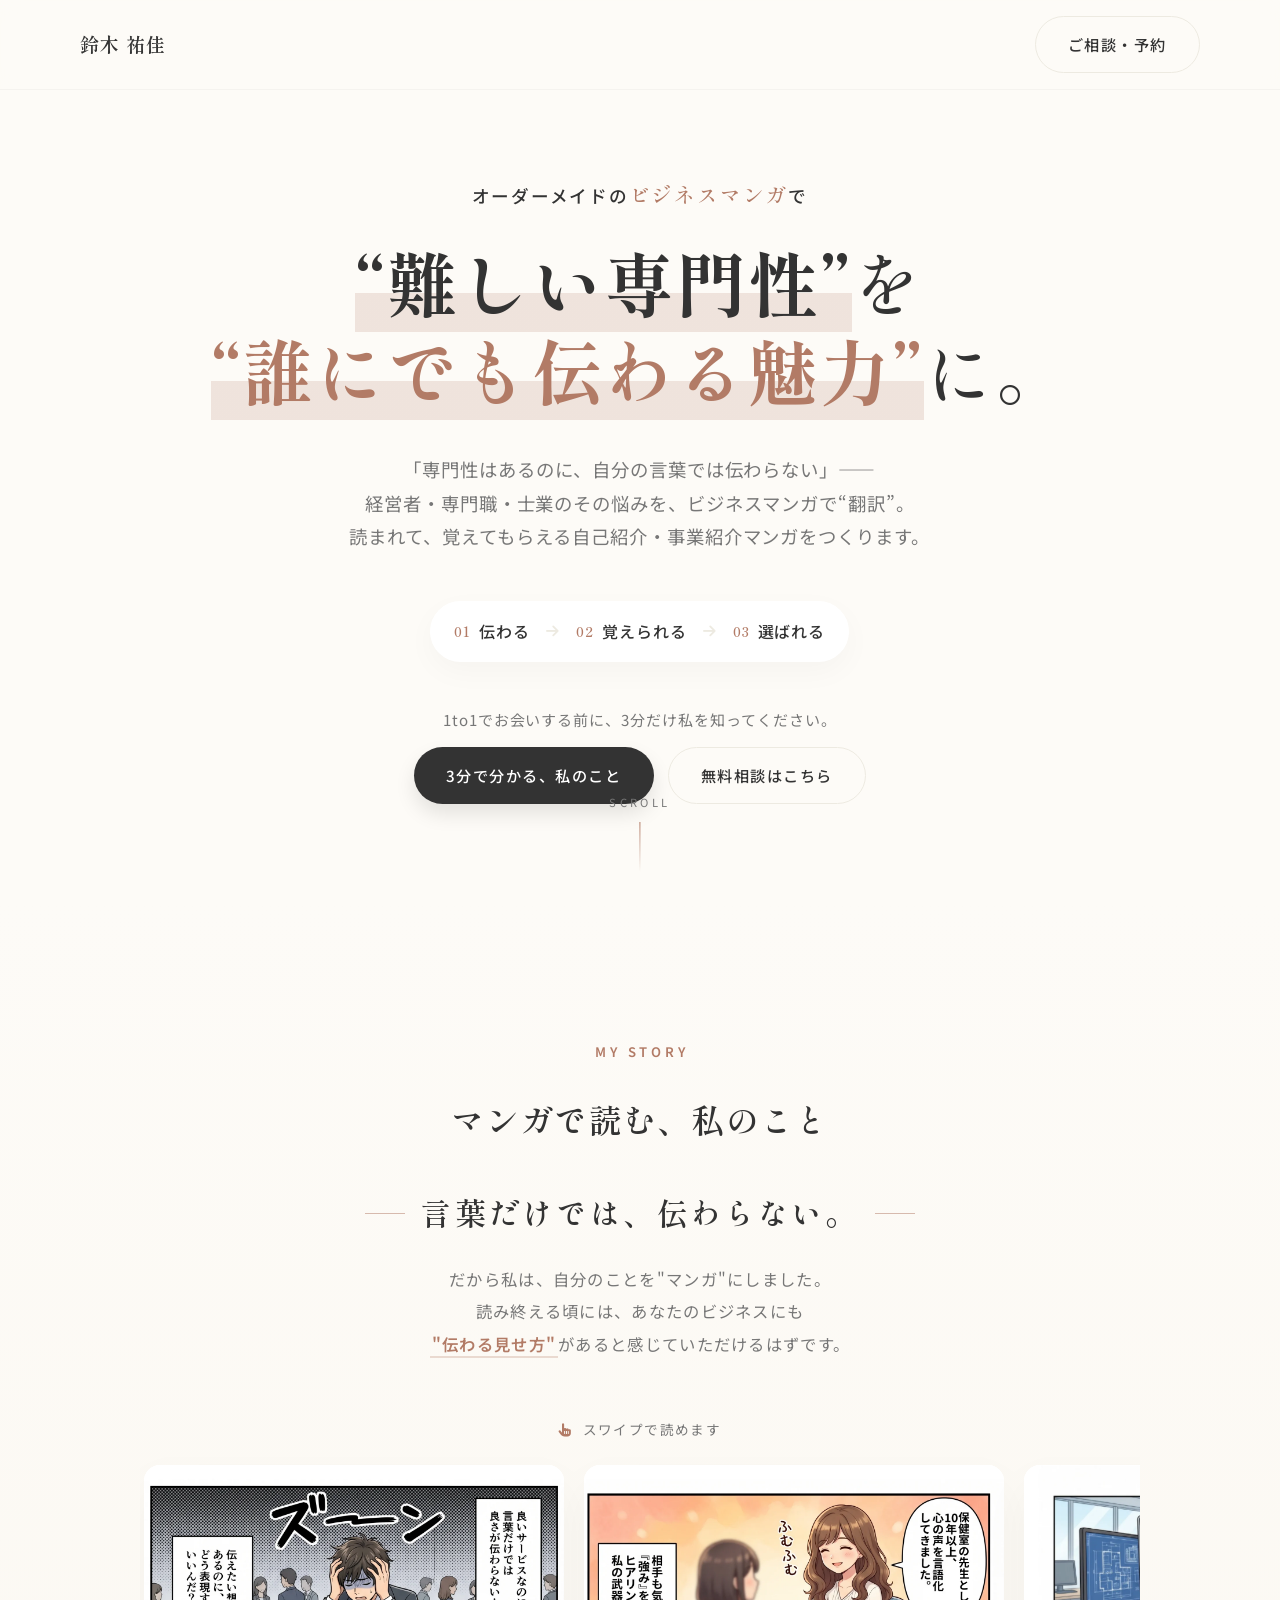
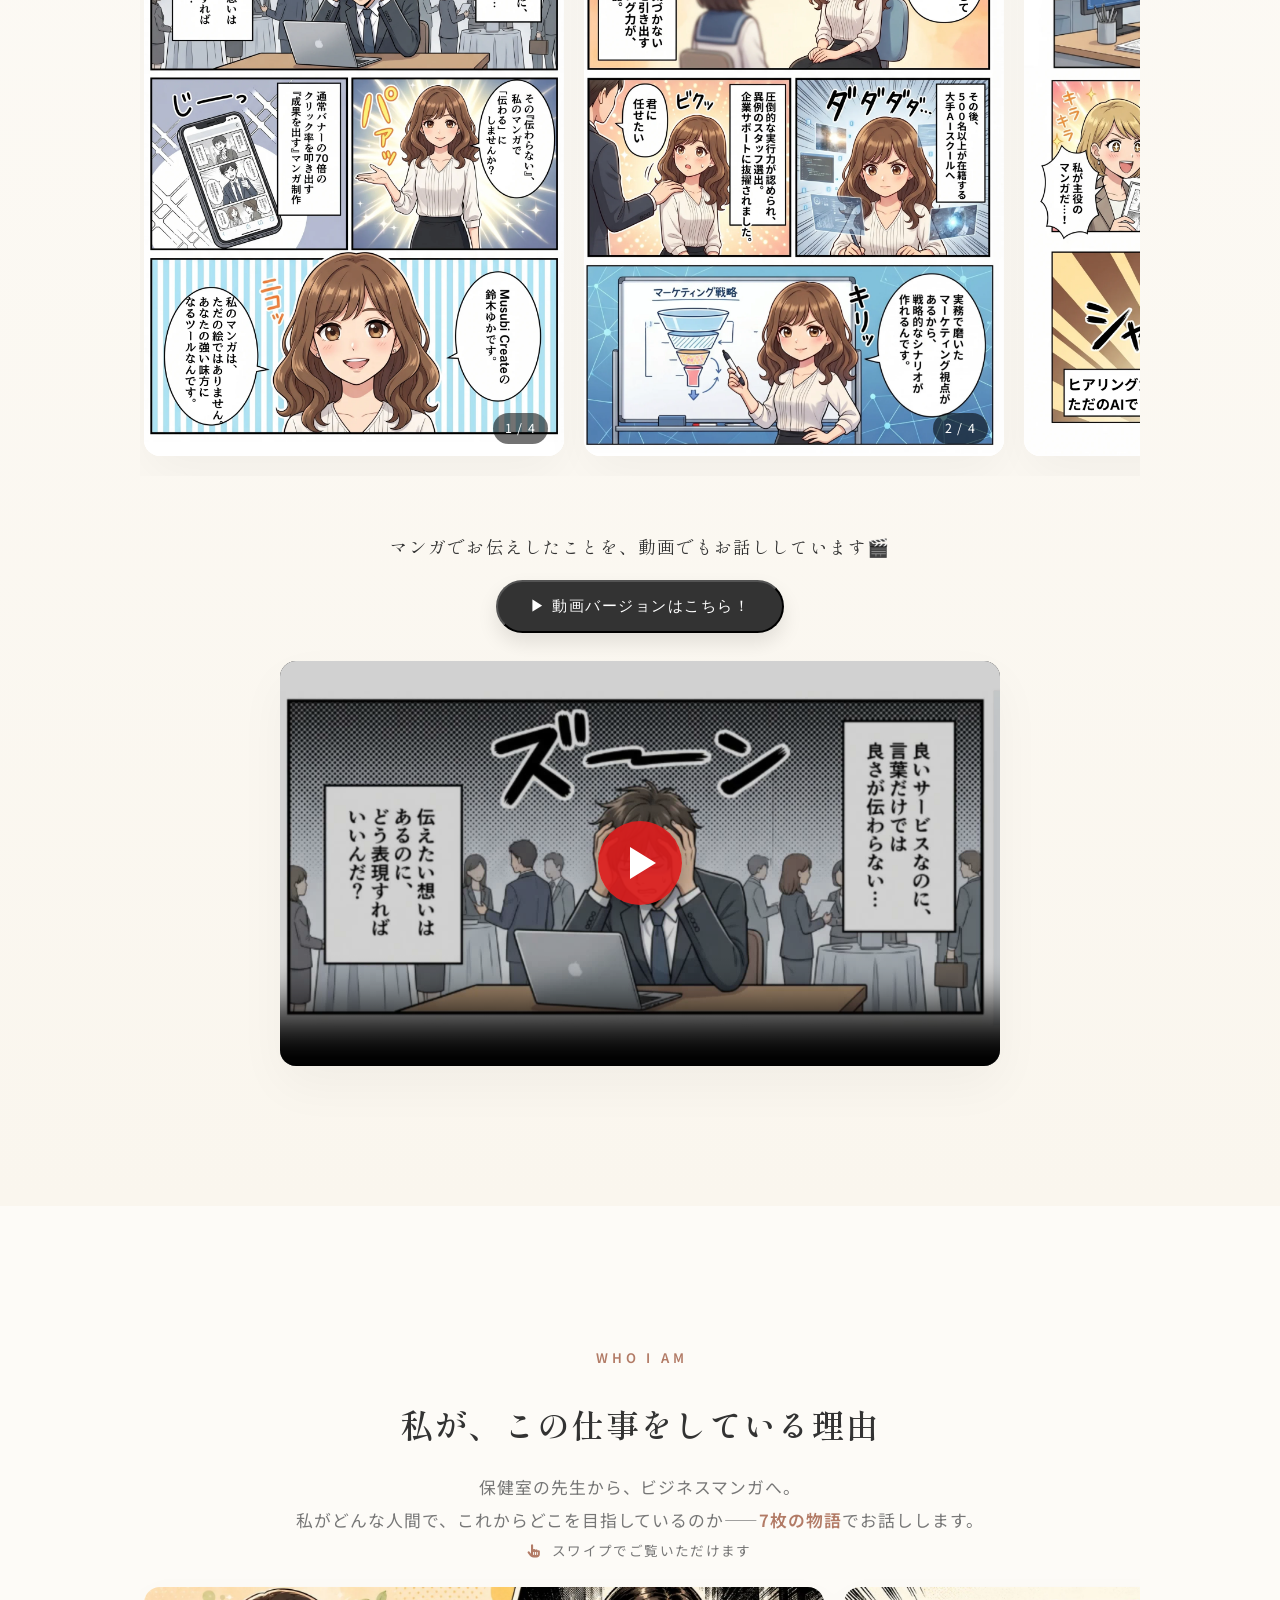
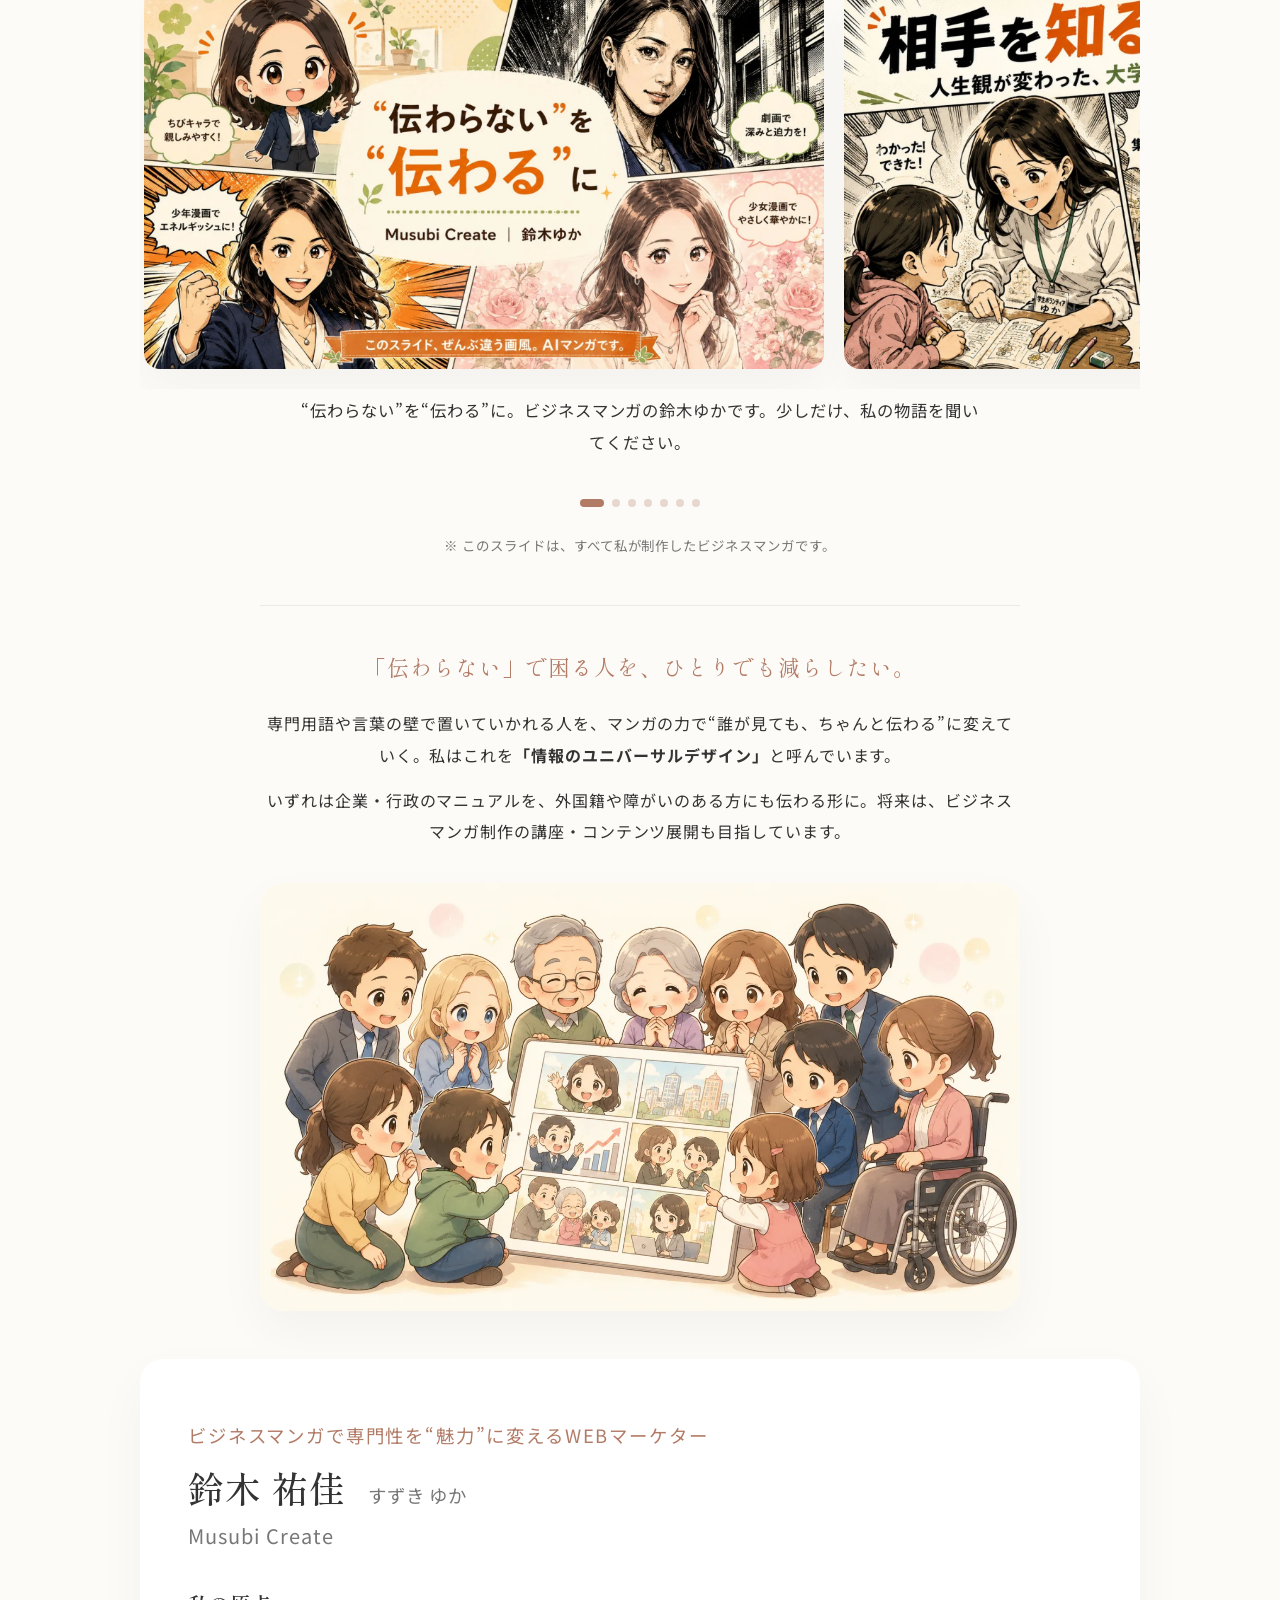
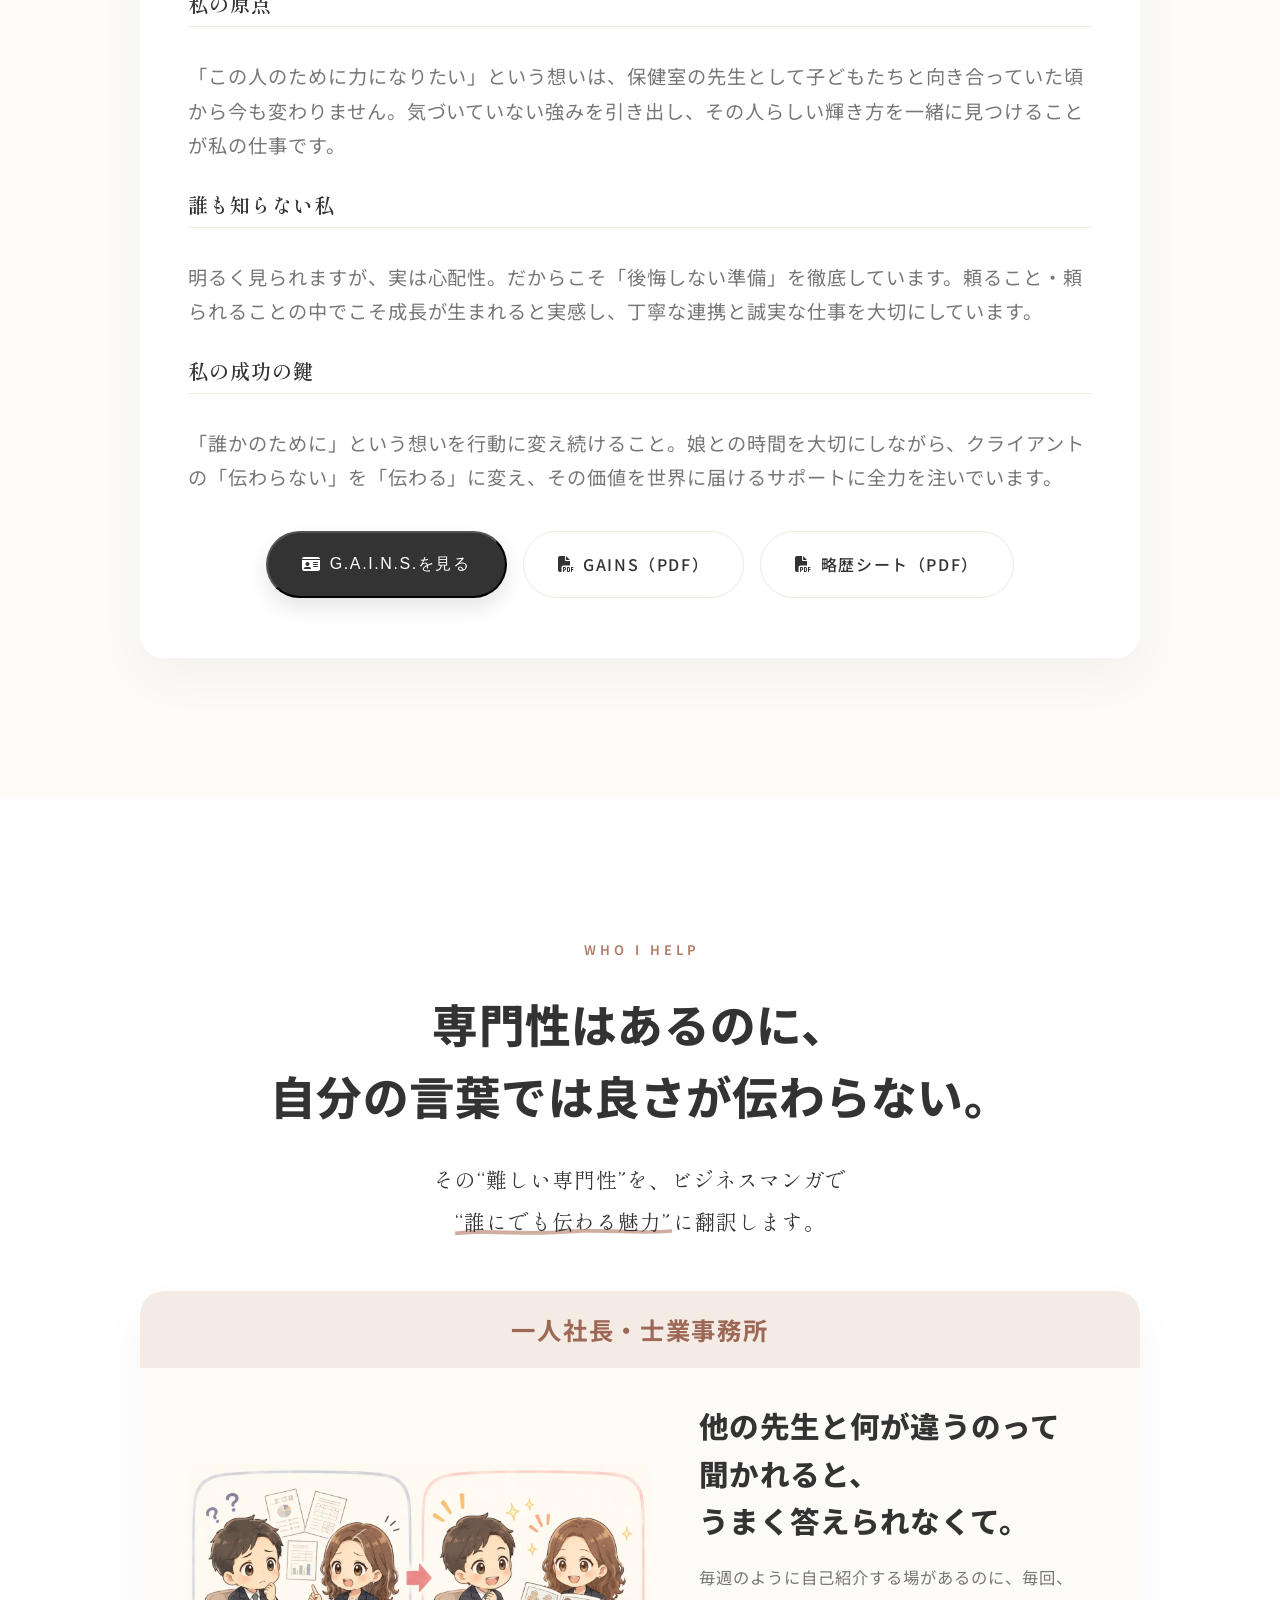
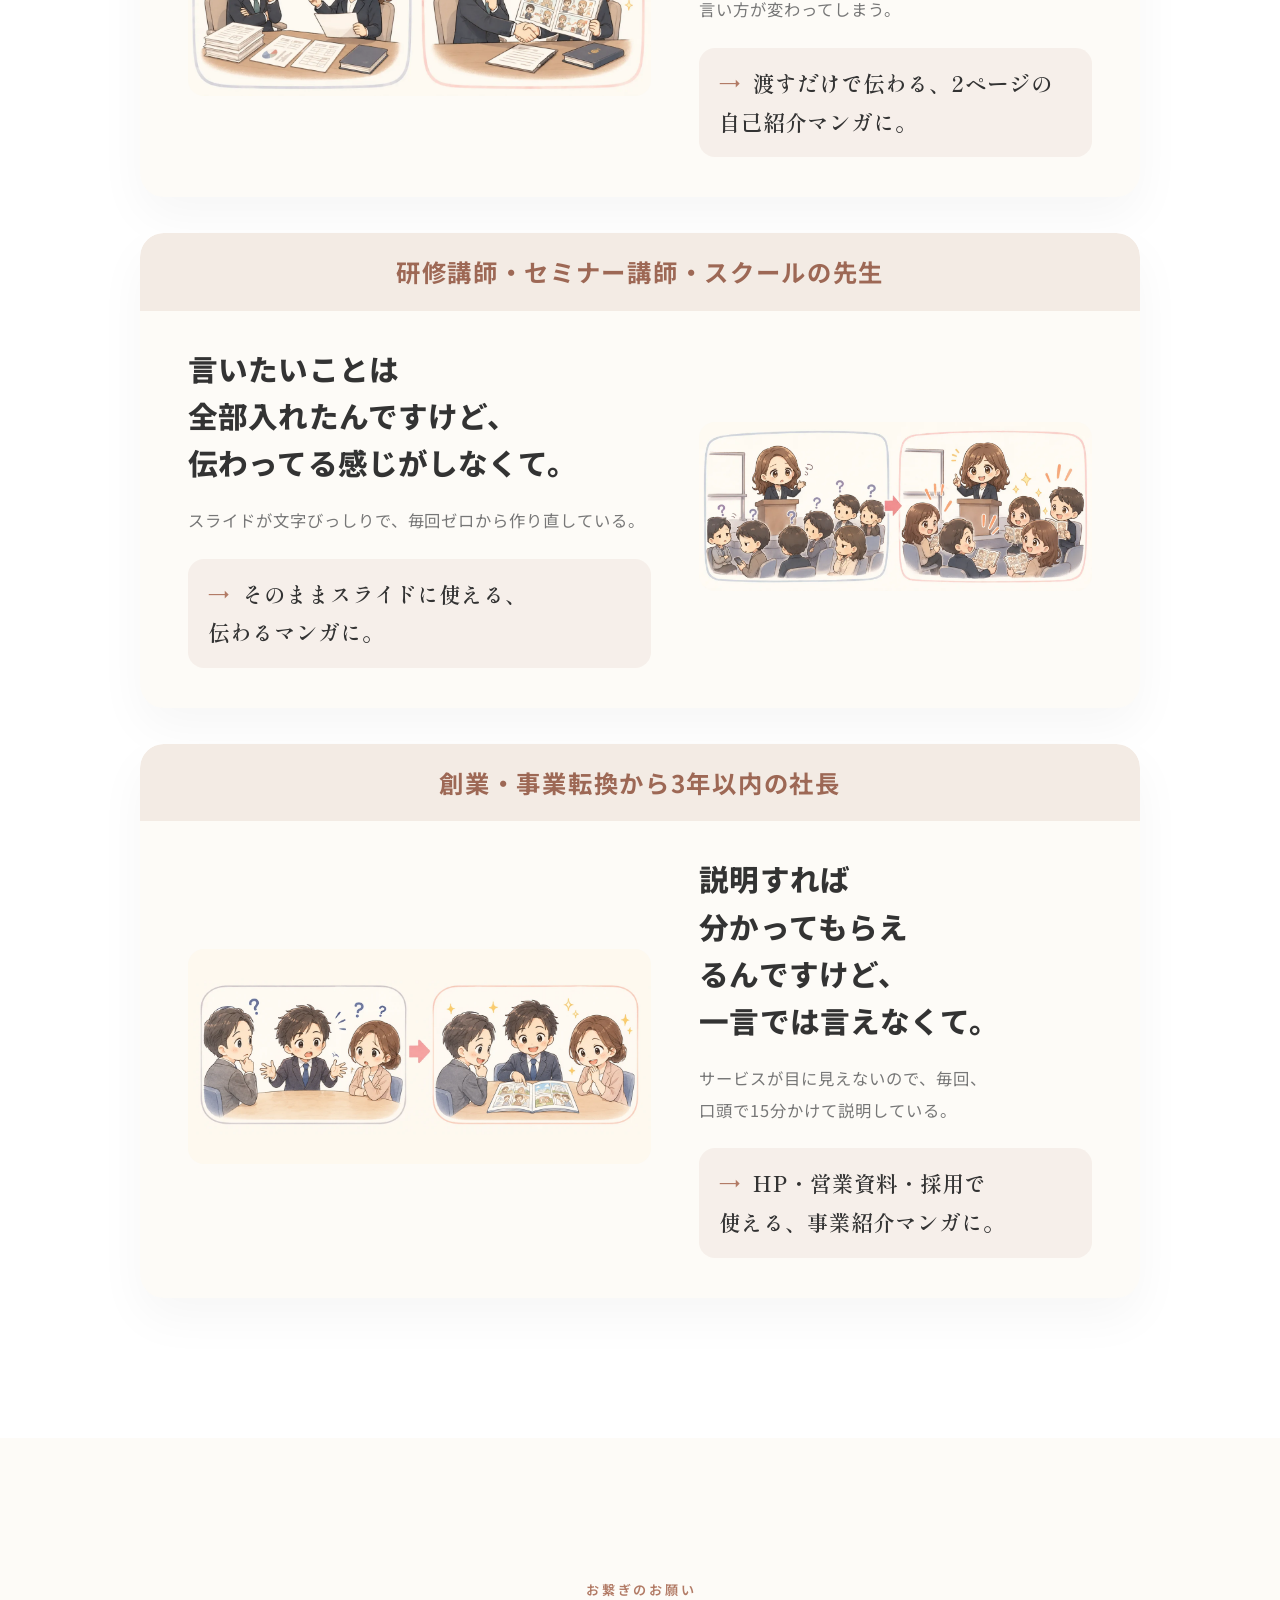
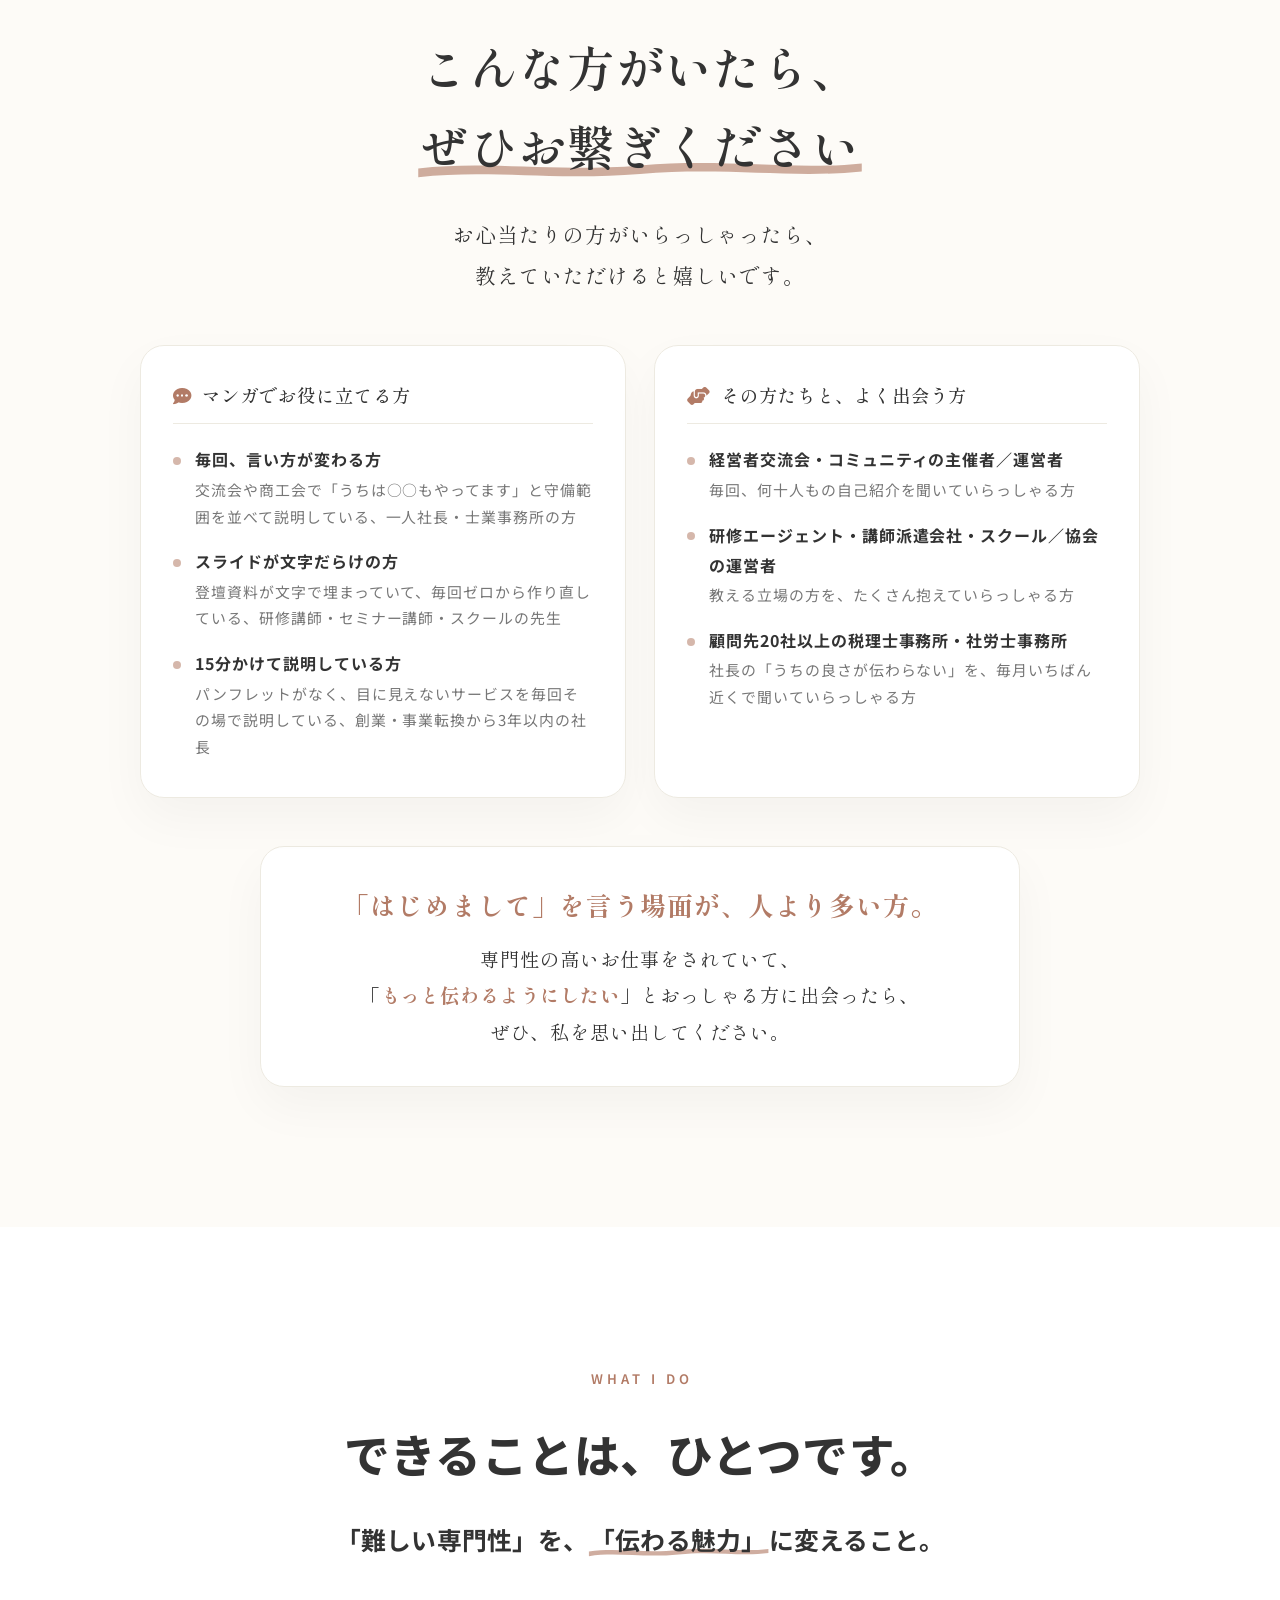
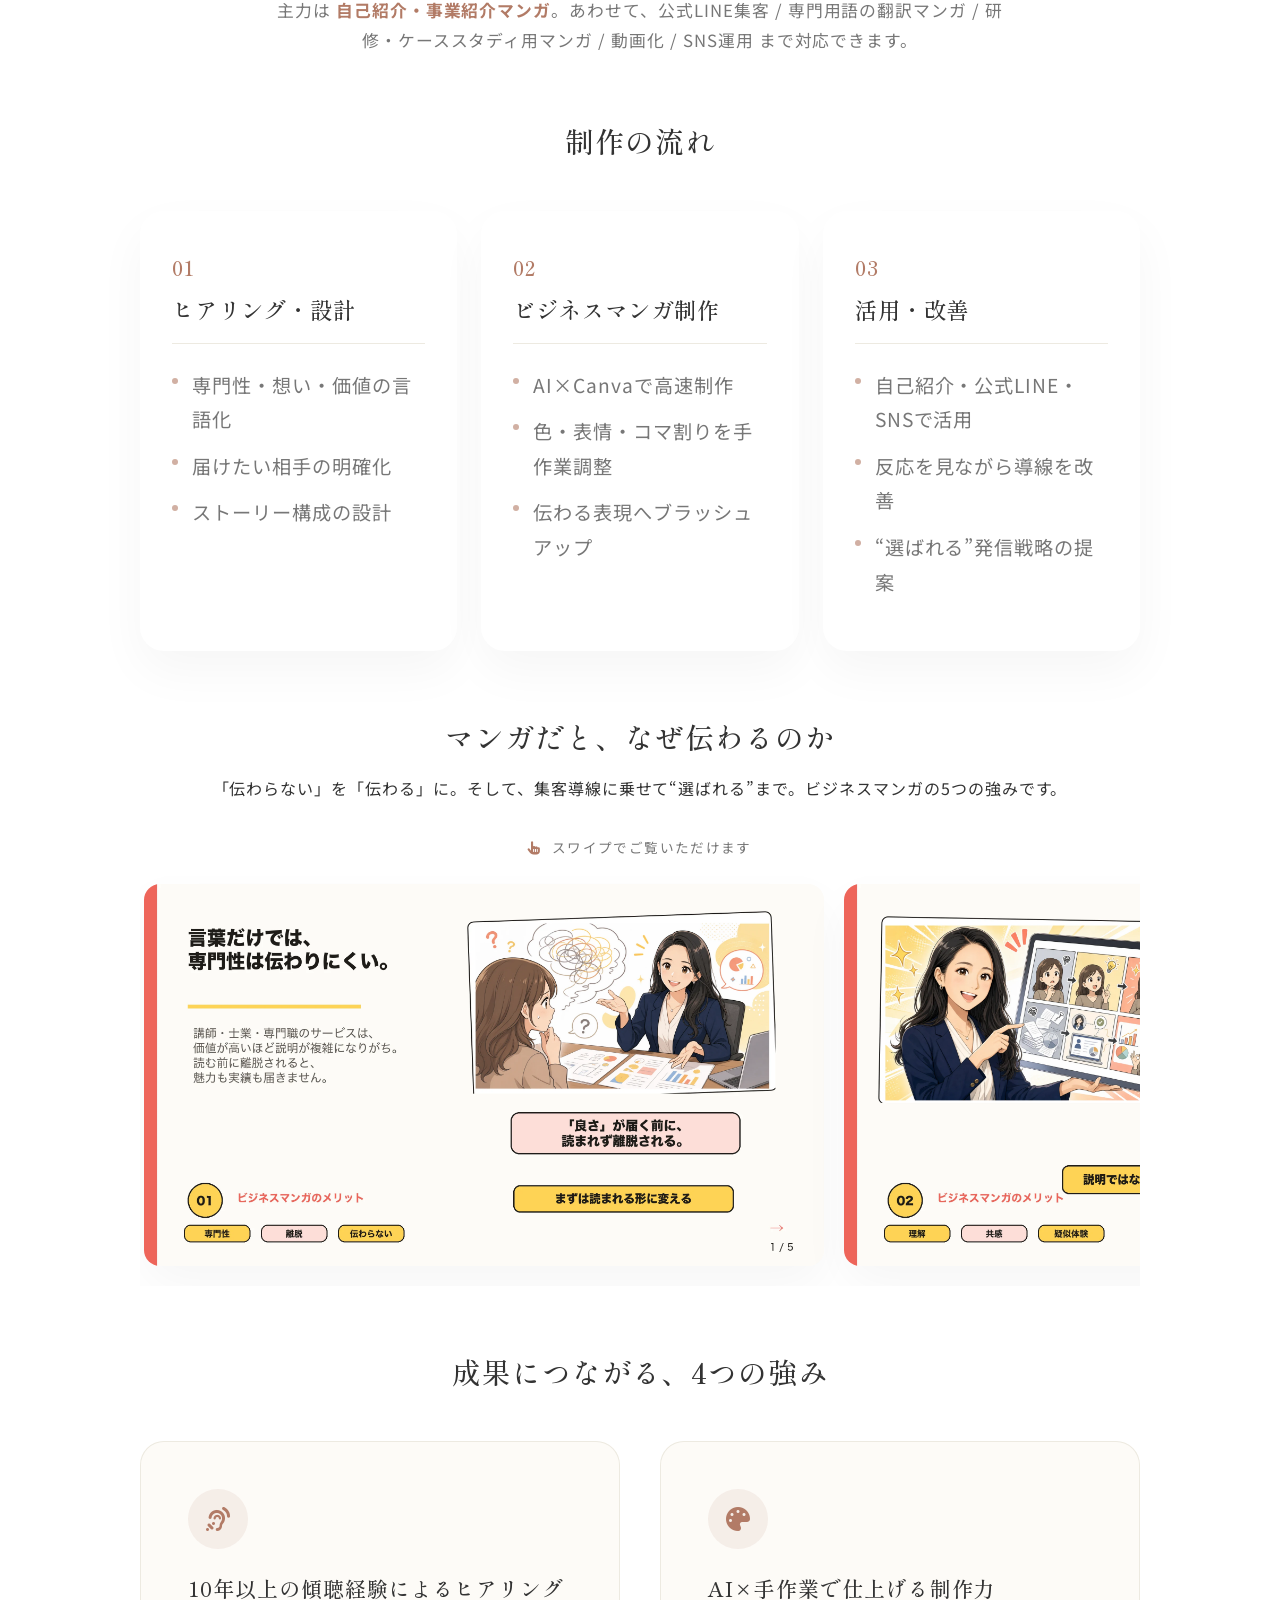
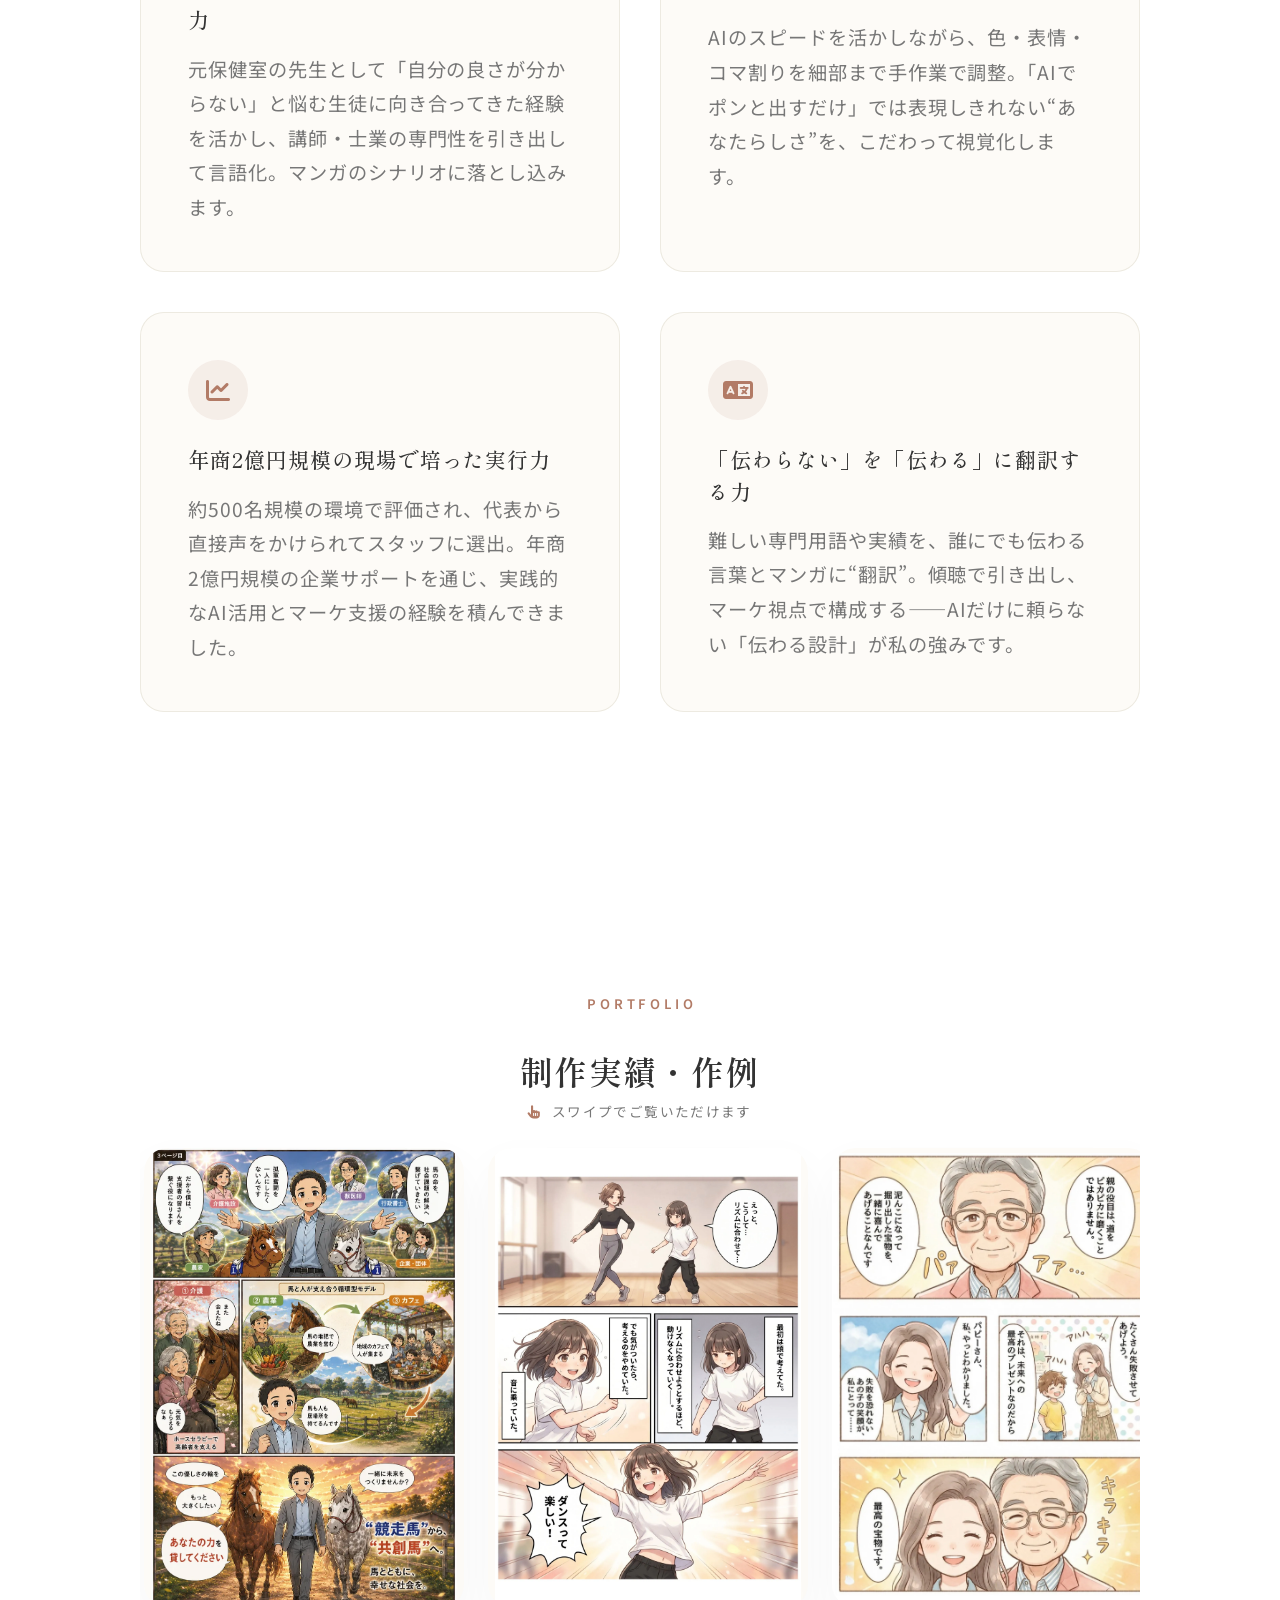
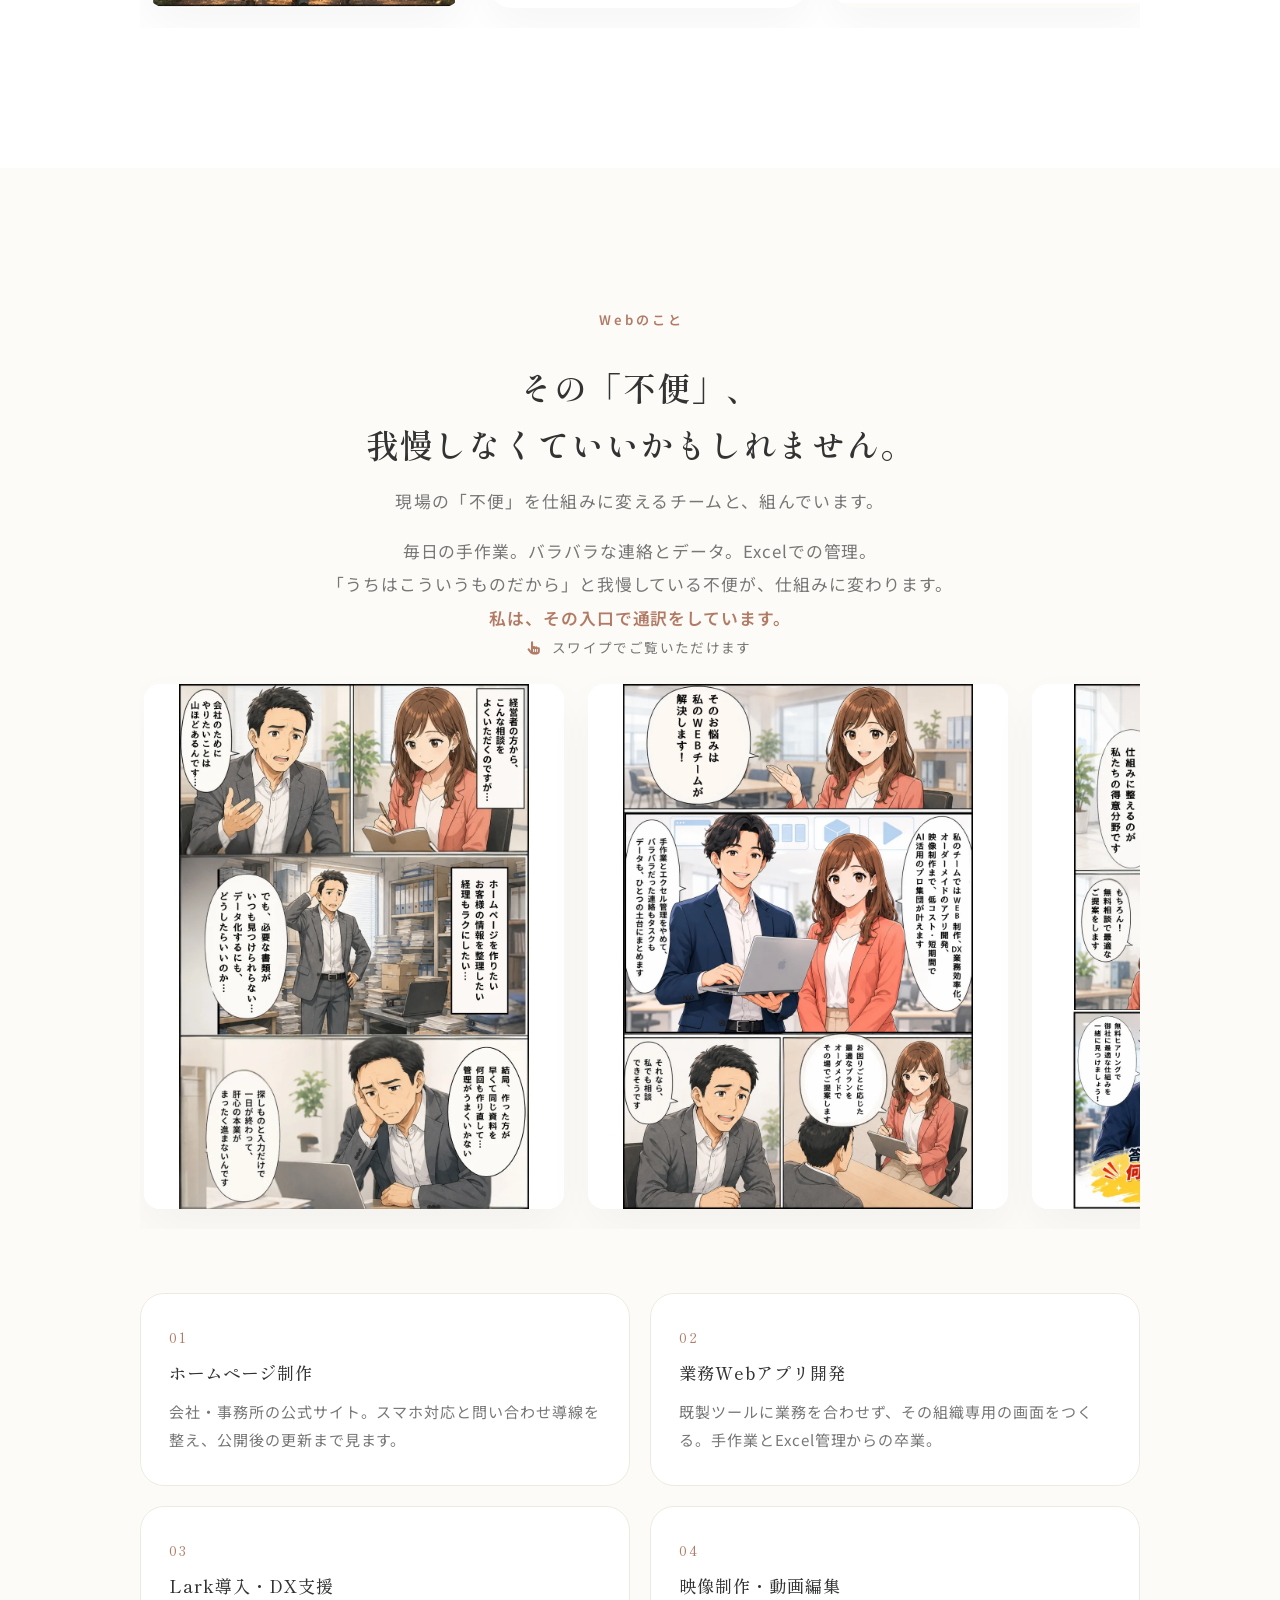
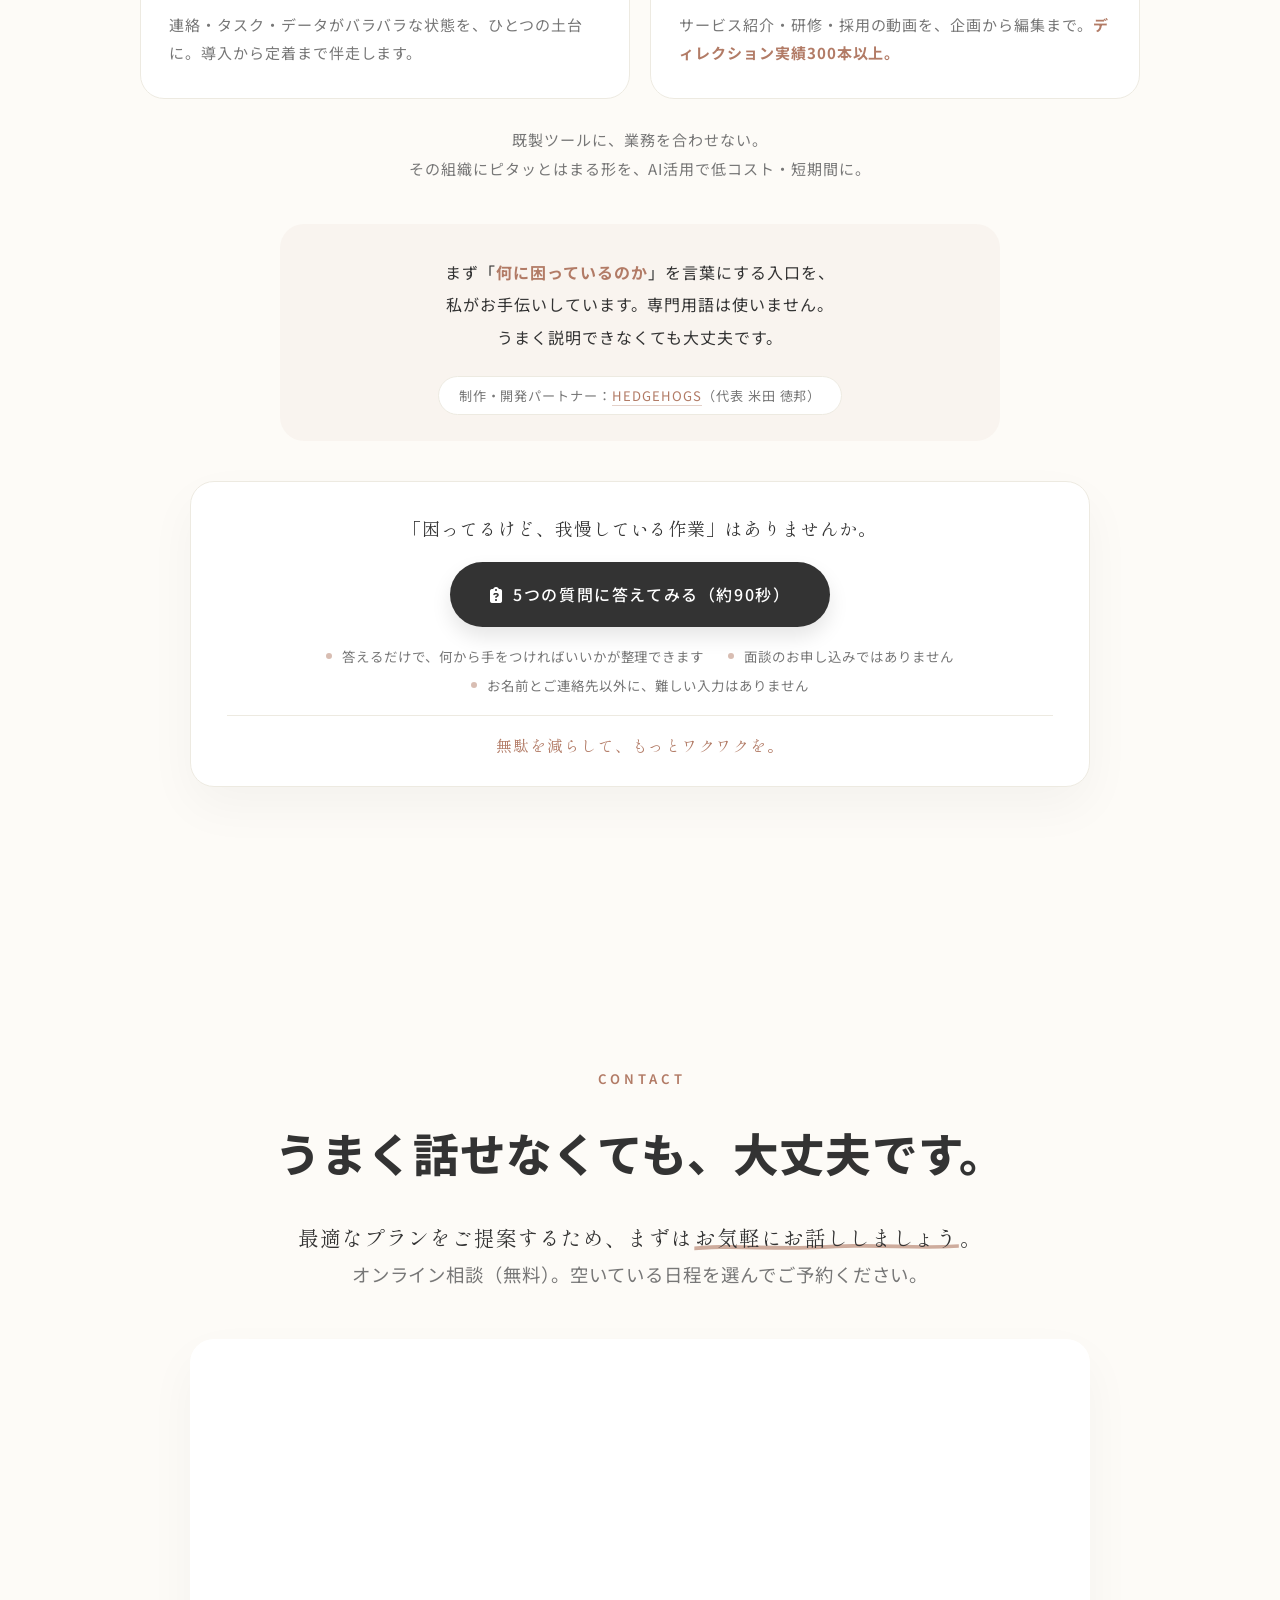
==== commit 8f9476bc: "LP: 金の卵・金のガチョウをv2へ刷新＋タイポグラフィを全面改訂 - Who I help / お繋ぎください を新しい金の卵・金のガチョウ（v2）に差し替え - Who I help を3列グリッ" ====
--- a/index.html
+++ b/index.html
@@ -10,7 +10,7 @@
     <link rel="preconnect" href="https://fonts.googleapis.com">
     <link rel="preconnect" href="https://fonts.gstatic.com" crossorigin>
     <link
-        href="https://fonts.googleapis.com/css2?family=Noto+Sans+JP:wght@300;400;500;700&family=Shippori+Mincho:wght@400;500;600;700&display=swap"
+        href="https://fonts.googleapis.com/css2?family=Noto+Sans+JP:wght@300;400;500;700;800;900&family=Shippori+Mincho:wght@400;500;600;700&display=swap"
         rel="stylesheet">
     <!-- FontAwesome -->
     <link rel="stylesheet" href="https://cdnjs.cloudflare.com/ajax/libs/font-awesome/6.5.1/css/all.min.css">
@@ -81,8 +81,8 @@
         <!-- My Story (Manga) Section -->
         <section class="my-story section-spacing">
             <div class="container fade-in">
-                <h2 class="section-title">My Story</h2>
-                <p class="section-subtitle text-center">マンガで読む、私のこと</p>
+                <p class="sec-label">My Story</p>
+                <h2 class="sec-head"><span class="wb">マンガで読む、</span><span class="wb">私のこと</span></h2>
 
                 <div class="story-catch">
                     <p class="story-catch-headline">
@@ -161,8 +161,8 @@
         <!-- Who I am（人柄・生い立ちのストーリー／旧・登壇スライドを人柄紹介として再構成） -->
         <section class="my-roots section-spacing" id="whoiam">
             <div class="container fade-in">
-                <h2 class="section-title">Who I am</h2>
-                <p class="section-subtitle text-center">私が、この仕事をしている理由</p>
+                <p class="sec-label">Who I am</p>
+                <h2 class="sec-head"><span class="wb">私が、</span><span class="wb">この仕事をしている理由</span></h2>
                 <p class="who-lead text-center">
                     保健室の先生から、ビジネスマンガへ。<br>
                     私がどんな人間で、これからどこを目指しているのか——<span class="emph">7枚の物語</span>でお話しします。
@@ -249,33 +249,48 @@
         <!-- Who I help Section (NEW) -->
         <section class="who-help section-spacing bg-white">
             <div class="container fade-in">
-                <h2 class="section-title">Who I help</h2>
-                <p class="section-subtitle text-center">こんな“伝わらない”の力になれます</p>
-
-                <p class="who-lead text-center">
-                    「専門性はあるのに、自分の言葉では良さが伝わらない」——<br>
-                    その<span class="emph">“難しい専門性”</span>を、ビジネスマンガで<span class="emph">“誰にでも伝わる魅力”</span>に翻訳します。
+                <p class="sec-label">Who I help</p>
+                <h2 class="sec-voice is-voice">
+                    <span class="wb">専門性は</span><span class="wb">あるのに、</span><br>
+                    <span class="wb">自分の言葉では</span><span class="wb">良さが</span><span class="wb">伝わらない。</span>
+                </h2>
+                <p class="sec-after">
+                    <span class="wb">その“難しい専門性”を、</span><span class="wb">ビジネスマンガで</span><br>
+                    <span class="wb"><span class="brush">“誰にでも伝わる魅力”</span>に</span><span class="wb">翻訳します。</span>
                 </p>
 
                 <div class="who-grid mt-5">
                     <div class="who-card shadow-soft">
+                        <p class="who-tag"><span class="wb">一人社長・</span><span class="wb">士業事務所</span></p>
+                        <div class="who-card-media">
+                            <img src="./images/comic/2.webp" alt="士業の専門性が伝わるようになるマンガ（ビフォー・アフター）" class="clickable-image" loading="lazy">
+                        </div>
+                        <div class="who-card-body">
+                            <h3 class="is-voice"><span class="wb">他の先生と</span><span class="wb">何が違うのって</span><span class="wb">聞かれると、</span><span class="wb">うまく答えられなくて。</span></h3>
+                            <p><span class="wb">毎週のように</span><span class="wb">自己紹介する場が</span><span class="wb">あるのに、</span><span class="wb">毎回、</span><span class="wb">言い方が</span><span class="wb">変わってしまう。</span></p>
+                            <p class="who-after"><span class="wb">渡すだけで</span><span class="wb">伝わる、</span><span class="wb">2ページの</span><span class="wb">自己紹介マンガに。</span></p>
+                        </div>
+                    </div>
+                    <div class="who-card shadow-soft">
+                        <p class="who-tag"><span class="wb">研修講師・</span><span class="wb">セミナー講師・</span><span class="wb">スクールの先生</span></p>
                         <div class="who-card-media">
                             <img src="./images/comic/1.webp" alt="講師の専門性が伝わるようになるマンガ（ビフォー・アフター）" class="clickable-image" loading="lazy">
                         </div>
                         <div class="who-card-body">
-                            <span class="who-tag">セミナー・研修講師</span>
-                            <h3>「実績も想いもあるのに、自己紹介で魅力が伝わらない」</h3>
-                            <p>あなたの専門性と人柄を、自己紹介・事業紹介マンガに。“また会いたい”と思われる、忘れられない自己紹介に変えます。</p>
+                            <h3 class="is-voice"><span class="wb">言いたいことは</span><span class="wb">全部入れたんですけど、</span><span class="wb">伝わってる感じが</span><span class="wb">しなくて。</span></h3>
+                            <p><span class="wb">スライドが</span><span class="wb">文字びっしりで、</span><span class="wb">毎回</span><span class="wb">ゼロから</span><span class="wb">作り直している。</span></p>
+                            <p class="who-after"><span class="wb">そのまま</span><span class="wb">スライドに使える、</span><span class="wb">伝わるマンガに。</span></p>
                         </div>
                     </div>
                     <div class="who-card shadow-soft">
+                        <p class="who-tag"><span class="wb">創業・事業転換から</span><span class="wb">3年以内の社長</span></p>
                         <div class="who-card-media">
-                            <img src="./images/comic/2.webp" alt="士業の専門性が伝わるようになるマンガ（ビフォー・アフター）" class="clickable-image" loading="lazy">
+                            <img src="./images/comic/4.webp" alt="社長の事業説明が伝わるようになるマンガ（ビフォー・アフター）" class="clickable-image" loading="lazy">
                         </div>
                         <div class="who-card-body">
-                            <span class="who-tag">士業（社労士・税理士・司法書士 など）</span>
-                            <h3>「専門用語が難しく、見込み客にサービスが伝わらない」</h3>
-                            <p>難しい制度や専門用語を、すっと分かるマンガに翻訳。公式LINE集客とあわせて、“分かる・選ばれる”を叶えます。</p>
+                            <h3 class="is-voice"><span class="wb">説明すれば</span><span class="wb">分かってもらえるんですけど、</span><span class="wb">一言では</span><span class="wb">言えなくて。</span></h3>
+                            <p><span class="wb">サービスが</span><span class="wb">目に見えないので、</span><span class="wb">毎回、</span><span class="wb">口頭で15分かけて</span><span class="wb">説明している。</span></p>
+                            <p class="who-after"><span class="wb">HP・営業資料・採用で</span><span class="wb">使える、</span><span class="wb">事業紹介マンガに。</span></p>
                         </div>
                     </div>
                 </div>
@@ -286,34 +301,47 @@
         <!-- お繋ぎのお願い（新設） -->
         <section class="referral section-spacing">
             <div class="container fade-in">
-                <h2 class="section-title">こんな方がいたら、<br class="sp-only">ぜひお繋ぎください</h2>
-                <p class="section-subtitle text-center">お心当たりの方がいらっしゃったら、<br class="sp-only">教えていただけると嬉しいです</p>
+                <p class="sec-label is-ja">お繋ぎのお願い</p>
+                <h2 class="sec-voice"><span class="wb">こんな方が</span><span class="wb">いたら、</span><br><span class="wb"><span class="brush">ぜひお繋ぎください</span></span></h2>
+                <p class="sec-after"><span class="wb">お心当たりの方が</span><span class="wb">いらっしゃったら、</span><br><span class="wb">教えていただけると</span><span class="wb">嬉しいです。</span></p>
 
                 <div class="referral-grid mt-5">
                     <div class="referral-card shadow-soft">
                         <h3 class="referral-card-title"><i class="fa-solid fa-comment-dots"></i>マンガでお役に立てる方</h3>
                         <ul class="referral-list">
-                            <li>専門用語が伝わらず、<strong>差別化に悩んでいる士業</strong>の方</li>
-                            <li>サービスが難しくて、<strong>価値が伝わりきらない経営者・専門職</strong>の方</li>
-                            <li>研修のマニュアルやスライドを、<strong>分かりやすくしたい講師</strong>の方</li>
+                            <li><strong>毎回、言い方が変わる方</strong>
+                                <span class="referral-note">交流会や商工会で「うちは○○もやってます」と守備範囲を並べて説明している、一人社長・士業事務所の方</span>
+                            </li>
+                            <li><strong>スライドが文字だらけの方</strong>
+                                <span class="referral-note">登壇資料が文字で埋まっていて、毎回ゼロから作り直している、研修講師・セミナー講師・スクールの先生</span>
+                            </li>
+                            <li><strong>15分かけて説明している方</strong>
+                                <span class="referral-note">パンフレットがなく、目に見えないサービスを毎回その場で説明している、創業・事業転換から3年以内の社長</span>
+                            </li>
                         </ul>
                     </div>
                     <div class="referral-card shadow-soft">
-                        <h3 class="referral-card-title"><i class="fa-solid fa-handshake-angle"></i>一緒にお仕事できたら嬉しい方</h3>
+                        <h3 class="referral-card-title"><i class="fa-solid fa-handshake-angle"></i>その方たちと、よく出会う方</h3>
                         <ul class="referral-list">
-                            <li><strong>スタートアップの立ち上げ</strong>を支援しているコンサルタントの方</li>
-                            <li><strong>ホームページやLP</strong>を制作されている方</li>
-                            <li><strong>経営者・専門職向けにコンサルティング</strong>をされている方</li>
+                            <li><strong>経営者交流会・コミュニティの主催者／運営者</strong>
+                                <span class="referral-note">毎回、何十人もの自己紹介を聞いていらっしゃる方</span>
+                            </li>
+                            <li><strong>研修エージェント・講師派遣会社・スクール／協会の運営者</strong>
+                                <span class="referral-note">教える立場の方を、たくさん抱えていらっしゃる方</span>
+                            </li>
+                            <li><strong>顧問先20社以上の税理士事務所・社労士事務所</strong>
+                                <span class="referral-note">社長の「うちの良さが伝わらない」を、毎月いちばん近くで聞いていらっしゃる方</span>
+                            </li>
                         </ul>
                     </div>
                 </div>
 
                 <div class="who-trigger">
                     <p>
-                        <i class="fa-solid fa-quote-left"></i>
-                        「<strong>自分の専門性が、どうも伝わらない</strong>」が口ぐせの方が<br class="sp-only">いらっしゃったら、<br>
+                        <span class="trigger-lead"><strong>「はじめまして」を言う場面が、人より多い方。</strong></span>
+                        専門性の高いお仕事をされていて、<br>
+                        「<strong>もっと伝わるようにしたい</strong>」とおっしゃる方に出会ったら、<br>
                         ぜひ、私を思い出してください。
-                        <i class="fa-solid fa-quote-right"></i>
                     </p>
                 </div>
             </div>
@@ -322,8 +350,9 @@
         <!-- できること（サービス内容＋制作フロー＋4つの強み を統合） -->
         <section class="service-flow section-spacing bg-white">
             <div class="container fade-in">
-                <h2 class="section-title">できること</h2>
-                <p class="section-subtitle text-center">「難しい専門性」を「伝わる魅力」に変える</p>
+                <p class="sec-label">What I do</p>
+                <h2 class="sec-voice is-voice"><span class="wb">できることは、</span><span class="wb">ひとつです。</span></h2>
+                <p class="sec-after is-strong"><span class="wb">「難しい専門性」を、</span><span class="wb"><span class="brush">「伝わる魅力」</span>に</span><span class="wb">変えること。</span></p>
 
                 <p class="service-main-note text-center mt-4">
                     主力は <strong>自己紹介・事業紹介マンガ</strong>。あわせて、公式LINE集客 / 専門用語の翻訳マンガ / 研修・ケーススタディ用マンガ / 動画化 / SNS運用 まで対応できます。
@@ -408,8 +437,8 @@
         <!-- Portfolio (in-page swipe carousel) -->
         <section class="portfolio-section section-spacing bg-white">
             <div class="container fade-in">
-                <h2 class="section-title">Portfolio</h2>
-                <p class="section-subtitle text-center">制作実績・作例</p>
+                <p class="sec-label">Portfolio</p>
+                <h2 class="sec-head"><span class="wb">制作実績・作例</span></h2>
                 <p class="slider-hint"><i class="fa-solid fa-hand-pointer"></i> スワイプでご覧いただけます</p>
 
                 <div class="portfolio-carousel">
@@ -427,8 +456,9 @@
         <!-- Webのことは、組んでいるチームへ（HEDGEHOGS 協業） -->
         <section class="team-web section-spacing">
             <div class="container fade-in">
-                <h2 class="section-title">その「不便」、<br>我慢しなくていいかもしれません。</h2>
-                <p class="section-subtitle text-center">現場の「不便」を仕組みに変えるチームと、組んでいます。</p>
+                <p class="sec-label is-ja">Webのこと</p>
+                <h2 class="sec-head"><span class="wb">その「不便」、</span><span class="wb">我慢しなくていいかもしれません。</span></h2>
+                <p class="section-subtitle text-center"><span class="wb">現場の「不便」を</span><span class="wb">仕組みに変えるチームと、</span><span class="wb">組んでいます。</span></p>
 
                 <p class="who-lead text-center">
                     毎日の手作業。バラバラな連絡とデータ。Excelでの管理。<br>
@@ -503,9 +533,10 @@
         <!-- Contact / Booking Section (calendar only) -->
         <section id="booking" class="booking section-spacing">
             <div class="container fade-in text-center">
-                <h2 class="section-title">お問い合わせ・ご予約</h2>
-                <p class="section-subtitle">オンライン相談（無料）</p>
-                <p class="booking-lead mb-5">最適なプランをご提案するため、まずはお気軽にお話ししましょう。<br>空いている日程を選んでご予約ください。</p>
+                <p class="sec-label">Contact</p>
+                <h2 class="sec-voice is-voice"><span class="wb">うまく話せなくても、</span><span class="wb">大丈夫です。</span></h2>
+                <p class="sec-after"><span class="wb">最適なプランをご提案するため、</span><span class="wb">まずは</span><span class="wb"><span class="brush">お気軽にお話ししましょう</span>。</span></p>
+                <p class="booking-lead mb-5"><span class="wb">オンライン相談（無料）。</span><span class="wb">空いている日程を選んで</span><span class="wb">ご予約ください。</span></p>
 
                 <div class="form-wrapper">
                     <div class="scheduler-container shadow-soft">
--- a/styles.css
+++ b/styles.css
@@ -1581,32 +1581,173 @@
 }
 
 /* Who I help */
+
+/* ── エディトリアル型セクション（2026-09-06）
+   英語ラベルを降格し、日本語のセリフを最大に。番号・直線下線は使わない ── */
+.sec-label {
+    display: block;
+    text-align: center;
+    font-family: var(--font-body);
+    font-size: 0.82rem;
+    font-weight: 600;
+    letter-spacing: 0.3em;
+    text-indent: 0.3em;
+    text-transform: uppercase;
+    color: var(--accent);
+    margin: 0 0 26px;
+}
+.sec-label.is-ja { text-transform: none; letter-spacing: 0.22em; text-indent: 0.22em; }
+
+.sec-voice {
+    max-width: 21em;
+    margin: 0 auto;
+    text-align: center;
+    font-family: var(--font-heading);
+    font-size: clamp(1.7rem, 5vw, 3rem);
+    font-weight: 600;
+    line-height: 1.65;
+    letter-spacing: 0.02em;
+    color: var(--text-main);
+    text-wrap: balance;
+}
+
+/* 文節の途中で折り返さない（中途半端な改行の対策）
+   ⚠️ span同士の間に空白・改行を入れないこと（入れると字間が空く） */
+.wb { display: inline-block; }
+
+/* ペルソナのセリフ＝太ゴシック（Source Han Sans JP / Noto Sans JP） */
+.is-voice {
+    font-family: var(--font-body);
+    font-weight: 800;
+    letter-spacing: 0.005em;
+    line-height: 1.58;
+}
+.sec-voice.is-voice { font-size: clamp(1.65rem, 4.6vw, 2.85rem); }
+
+/* B層＝信頼を積むセクション。明朝のまま中サイズ（太ゴシックにはしない） */
+.sec-head {
+    max-width: 24em;
+    margin: 0 auto;
+    text-align: center;
+    font-family: var(--font-heading);
+    font-size: clamp(1.45rem, 3.2vw, 2.05rem);
+    font-weight: 600;
+    line-height: 1.75;
+    letter-spacing: 0.04em;
+    color: var(--text-main);
+    text-wrap: balance;
+}
+.sec-head + .section-subtitle { display: block; margin-top: 14px; text-align: center; }
+
+.sec-after.is-strong {
+    font-family: var(--font-body);
+    font-weight: 700;
+    font-size: clamp(1.15rem, 2.8vw, 1.55rem);
+    letter-spacing: 0.01em;
+    line-height: 1.85;
+    color: var(--text-main);
+}
+.sec-after {
+    max-width: 34em;
+    margin: 28px auto 0;
+    text-align: center;
+    font-family: var(--font-heading);
+    font-size: clamp(1.05rem, 2.3vw, 1.3rem);
+    line-height: 2;
+    color: var(--text-main);
+}
+
+/* 筆で引いた下線（直線の下線は使わない）。1セクションに1箇所だけ */
+.brush {
+    background-image: url("data:image/svg+xml,%3Csvg%20xmlns='http://www.w3.org/2000/svg'%20viewBox='0%200%20200%2012'%20preserveAspectRatio='none'%3E%3Cpath%20d='M1,7%20C32,3%2062,9%20100,5.5%20C138,2%20168,8%20199,4.5%20L199,8.4%20C168,11.8%20138,6.2%20100,9.6%20C62,13%2032,7.2%201,11.2%20Z'%20fill='%23B27B66'%20fill-opacity='0.62'/%3E%3C/svg%3E");
+    background-repeat: no-repeat;
+    background-size: 100% 0.52em;
+    background-position: 0 92%;
+    padding: 0 0.08em 0.06em;
+}
+
+.who-catch {
+    max-width: 860px;
+    margin: 32px auto 0;
+    font-family: var(--font-heading);
+    font-size: clamp(1.45rem, 3.6vw, 2.15rem);
+    line-height: 1.75;
+    letter-spacing: 0.01em;
+    color: var(--text-main);
+}
+.who-catch .emph { color: var(--accent); }
 .who-lead {
     max-width: 720px;
-    margin: 24px auto 0;
-    font-size: 1.15rem;
+    margin: 18px auto 0;
+    font-size: 1.05rem;
     line-height: 2;
+    color: var(--text-light);
+}
+.who-lead .emph { color: var(--accent); font-weight: 600; }
+/* 金の卵：横並び3列をやめ、1枚ずつ大きな横帯に（画像が1400×650の横長のため）
+   偶数枚目は左右を反転してリズムを作る */
+.who-grid { display: flex; flex-direction: column; gap: 36px; }
+.who-card {
+    background: var(--bg-color);
+    border-radius: var(--radius-lg);
+    overflow: hidden;
+    display: grid;
+    grid-template-columns: 1.18fr 1fr;
+    align-items: center;
+    gap: 0 48px;
+    padding: 40px 48px;
+}
+.who-card:nth-child(even) .who-card-media { order: 2; }
+.who-card:nth-child(even) .who-card-body { order: 1; }
+.who-card-media { padding: 0; }
+.who-card-media img { width: 100%; border-radius: var(--radius-md); display: block; }
+.who-card-body { padding: 0; }
+@media (max-width: 900px) {
+    .who-card {
+        grid-template-columns: 1fr;
+        gap: 26px 0;
+        padding: 28px 26px 34px;
+    }
+    .who-tag { margin: -28px -26px 4px; padding: 16px 20px; letter-spacing: 0.05em; }
+    .who-card:nth-child(even) .who-card-media { order: 0; }
+    .who-card:nth-child(even) .who-card-body { order: 0; }
+}
+/* 誰のカードかを最初に読ませる：カード上部の全幅バンド */
+.who-tag {
+    grid-column: 1 / -1;
+    margin: -40px -48px 34px;
+    padding: 20px 28px;
+    background: rgba(178, 123, 102, 0.13);
+    border-radius: var(--radius-lg) var(--radius-lg) 0 0;
+    text-align: center;
+    font-family: var(--font-body);
+    font-size: clamp(1.12rem, 2.5vw, 1.52rem);
+    font-weight: 700;
+    letter-spacing: 0.07em;
+    line-height: 1.55;
+    color: var(--accent-hover);
+    text-wrap: balance;
+}
+.who-card-body h3 { font-size: clamp(1.3rem, 2.4vw, 1.85rem); line-height: 1.6; margin-bottom: 18px; color: var(--text-main); text-wrap: balance; }
+.who-card-body p { color: var(--text-light); font-size: 1.02rem; line-height: 1.95; }
+.who-card-body .who-after {
+    margin-top: 22px;
+    padding: 16px 20px;
+    border-top: none;
+    background: rgba(178, 123, 102, 0.09);
+    border-radius: var(--radius-md);
+    font-family: var(--font-heading);
+    font-size: clamp(1.14rem, 2vw, 1.34rem);
+    font-weight: 600;
+    line-height: 1.8;
     color: var(--text-main);
 }
-.who-lead .emph { color: var(--accent); font-weight: 600; }
-.who-grid { display: grid; grid-template-columns: repeat(2, 1fr); gap: 32px; }
-.who-card { background: var(--bg-color); border-radius: var(--radius-lg); overflow: hidden; display: flex; flex-direction: column; }
-.who-card-media { padding: 24px 24px 0; }
-.who-card-media img { width: 100%; border-radius: var(--radius-md); }
-.who-card-body { padding: 24px 32px 36px; }
-.who-tag {
-    display: inline-block;
-    background: rgba(178, 123, 102, 0.12);
+.who-card-body .who-after::before {
+    content: "→";
     color: var(--accent);
-    font-size: 0.8rem;
-    font-weight: 600;
-    letter-spacing: 0.06em;
-    padding: 6px 14px;
-    border-radius: 999px;
-    margin-bottom: 16px;
-}
-.who-card-body h3 { font-size: 1.2rem; line-height: 1.6; margin-bottom: 14px; color: var(--text-main); }
-.who-card-body p { color: var(--text-light); font-size: 1.05rem; }
+    font-weight: 700;
+    margin-right: 0.55em;
+}
 .who-trigger {
     margin: 48px auto 0;
     max-width: 760px;
@@ -1621,6 +1762,13 @@
     line-height: 1.9;
 }
 .who-trigger i { color: var(--accent); opacity: 0.5; margin: 0 6px; }
+.who-trigger .trigger-lead {
+    display: block;
+    font-size: clamp(1.2rem, 3vw, 1.62rem);
+    line-height: 1.7;
+    margin-bottom: 14px;
+    color: var(--text-main);
+}
 .who-trigger strong { color: var(--accent); }
 
 /* Service main note */
@@ -1709,7 +1857,6 @@
 .info-modal-actions { display: flex; gap: 12px; justify-content: center; margin-top: 28px; flex-wrap: wrap; }
 
 @media (max-width: 768px) {
-    .who-grid { grid-template-columns: 1fr; }
     .manga-slider .manga-panel { width: 86%; }
     .portfolio-item { width: 82%; }
     .who-trigger { font-size: 1.05rem; padding: 28px 20px; }
@@ -1781,6 +1928,9 @@
     /* PC用の手動改行を無効化 → スマホは自然に折り返す（不自然な改行の解消） */
     .hero-description br,
     .story-catch-sub br,
+    .sec-voice br,
+    .sec-after br,
+    .who-catch br,
     .who-lead br,
     .who-trigger br,
     .booking-lead br { display: none; }
@@ -1984,7 +2134,15 @@
     line-height: 1.9;
 }
 
-.referral-list li + li { margin-top: 14px; }
+.referral-list li + li { margin-top: 16px; }
+
+.referral-list .referral-note {
+    display: block;
+    margin-top: 2px;
+    color: var(--text-light);
+    font-size: 0.93rem;
+    line-height: 1.8;
+}
 
 .referral-list li::before {
     content: "";
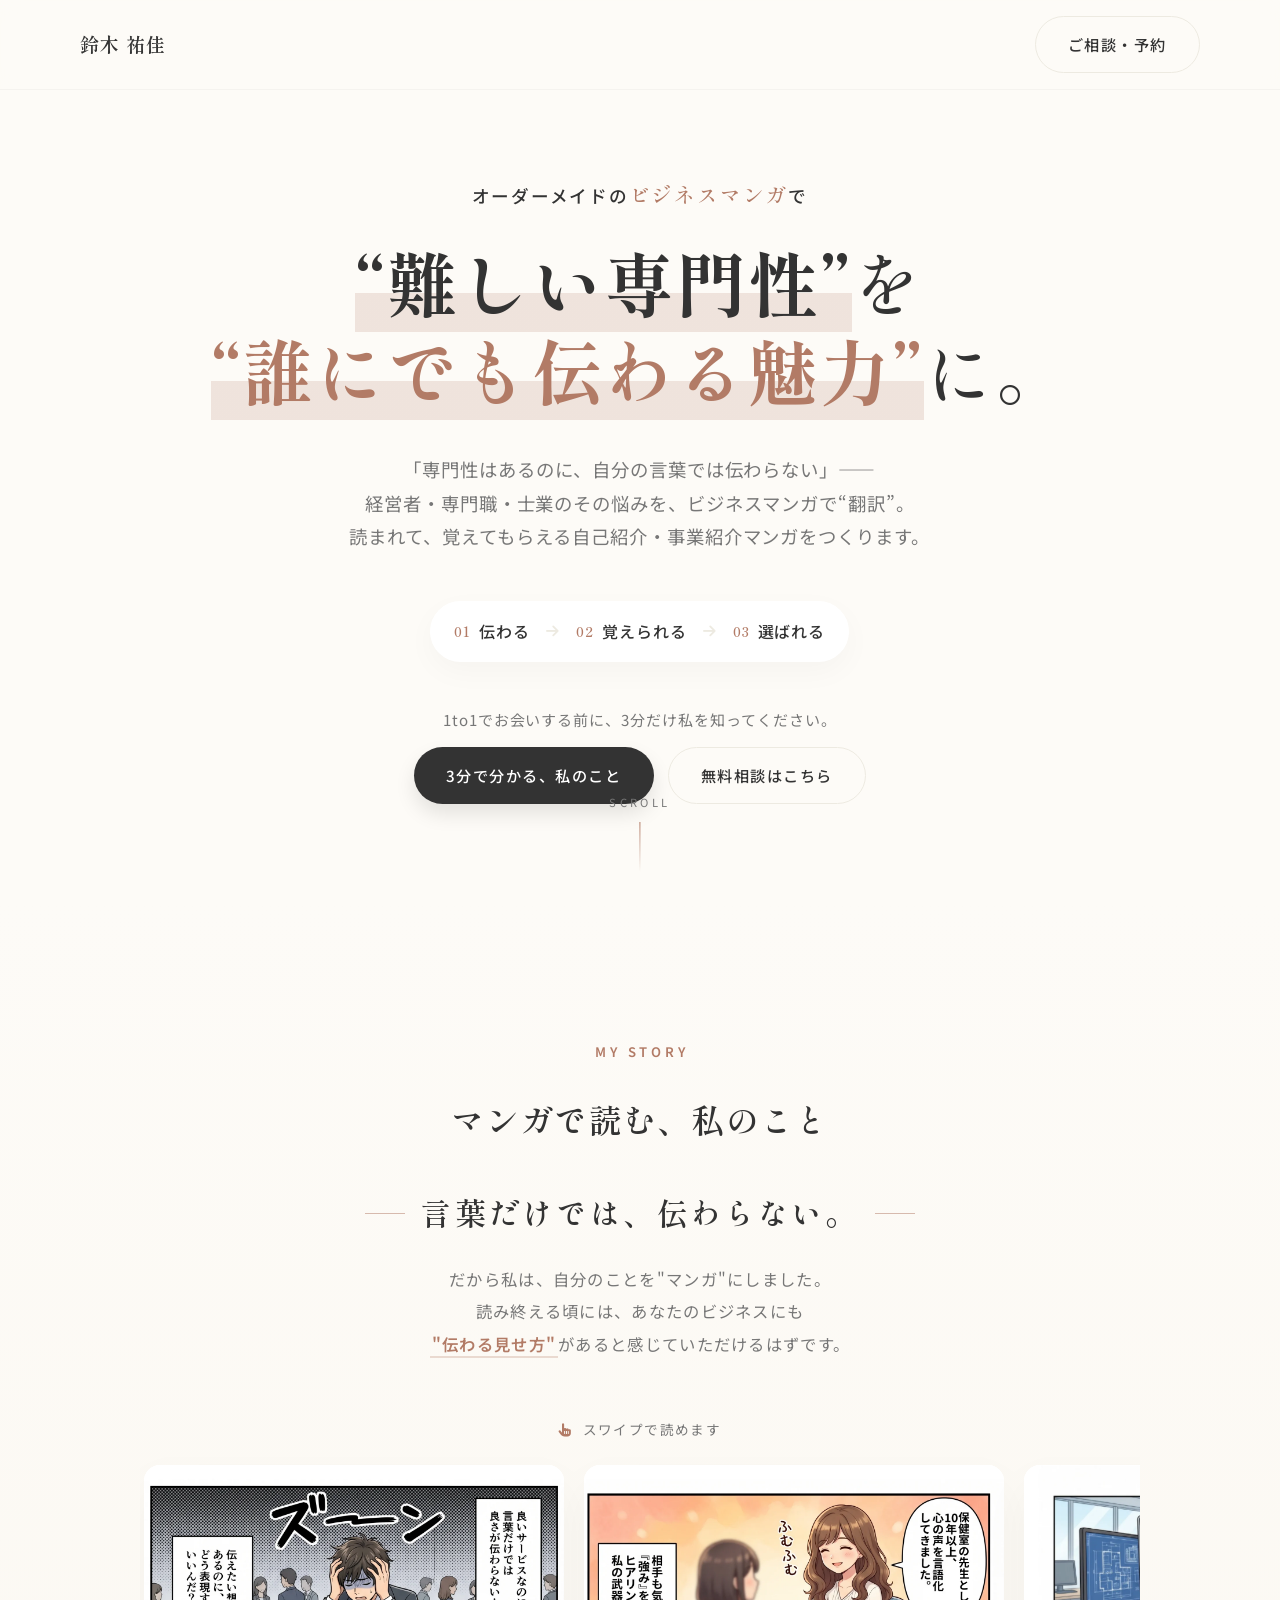
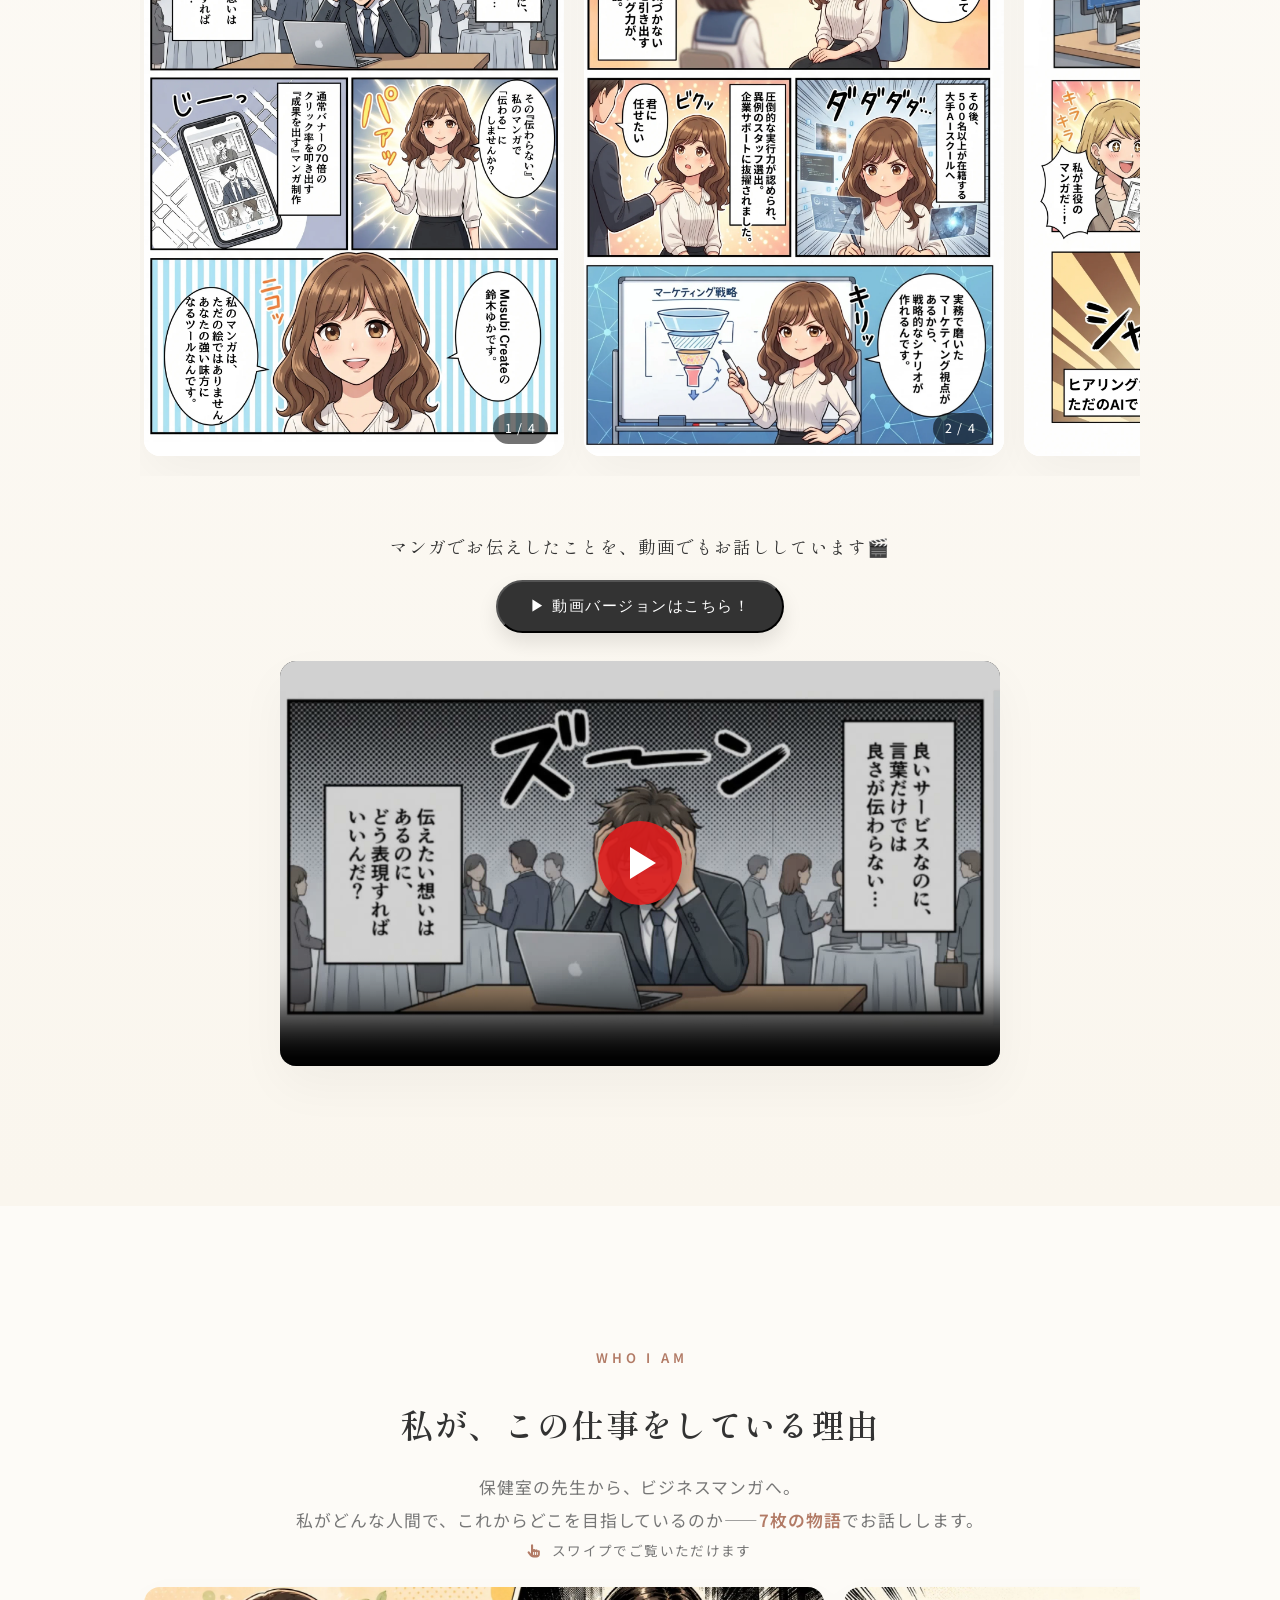
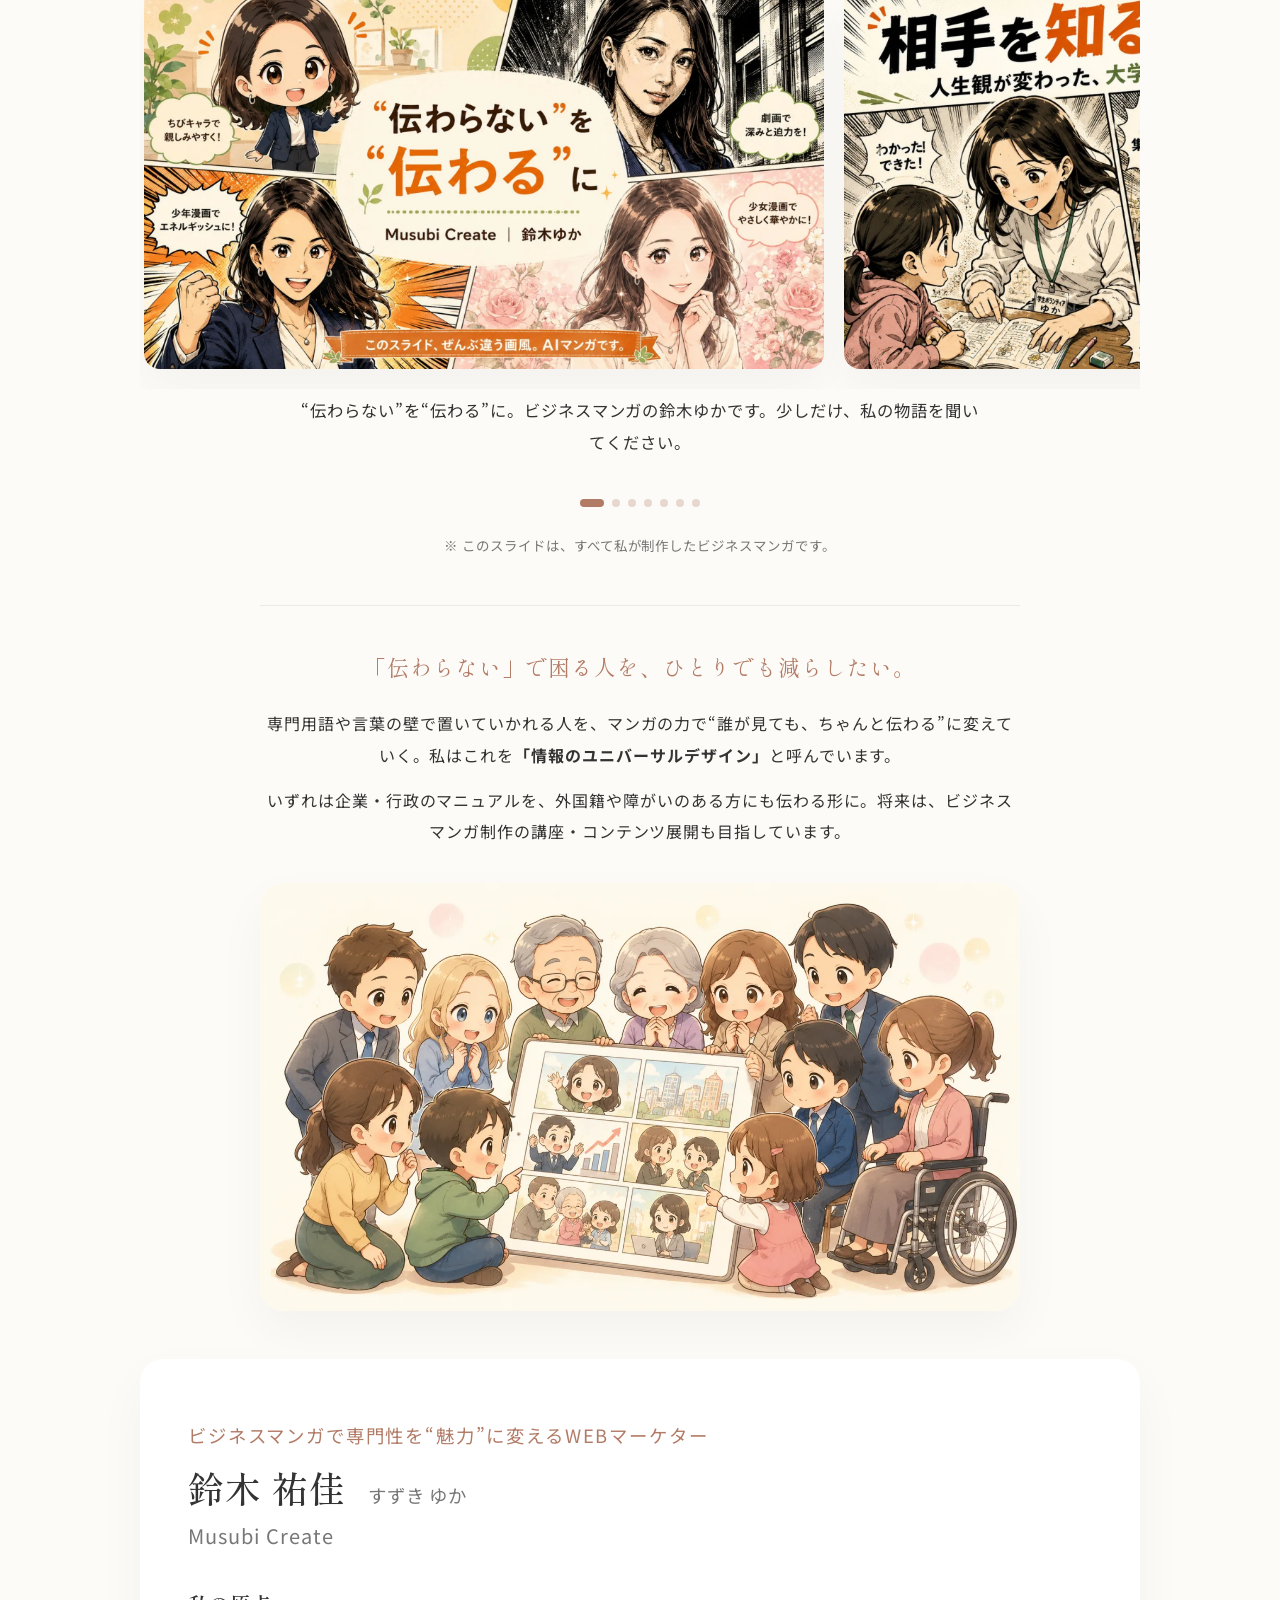
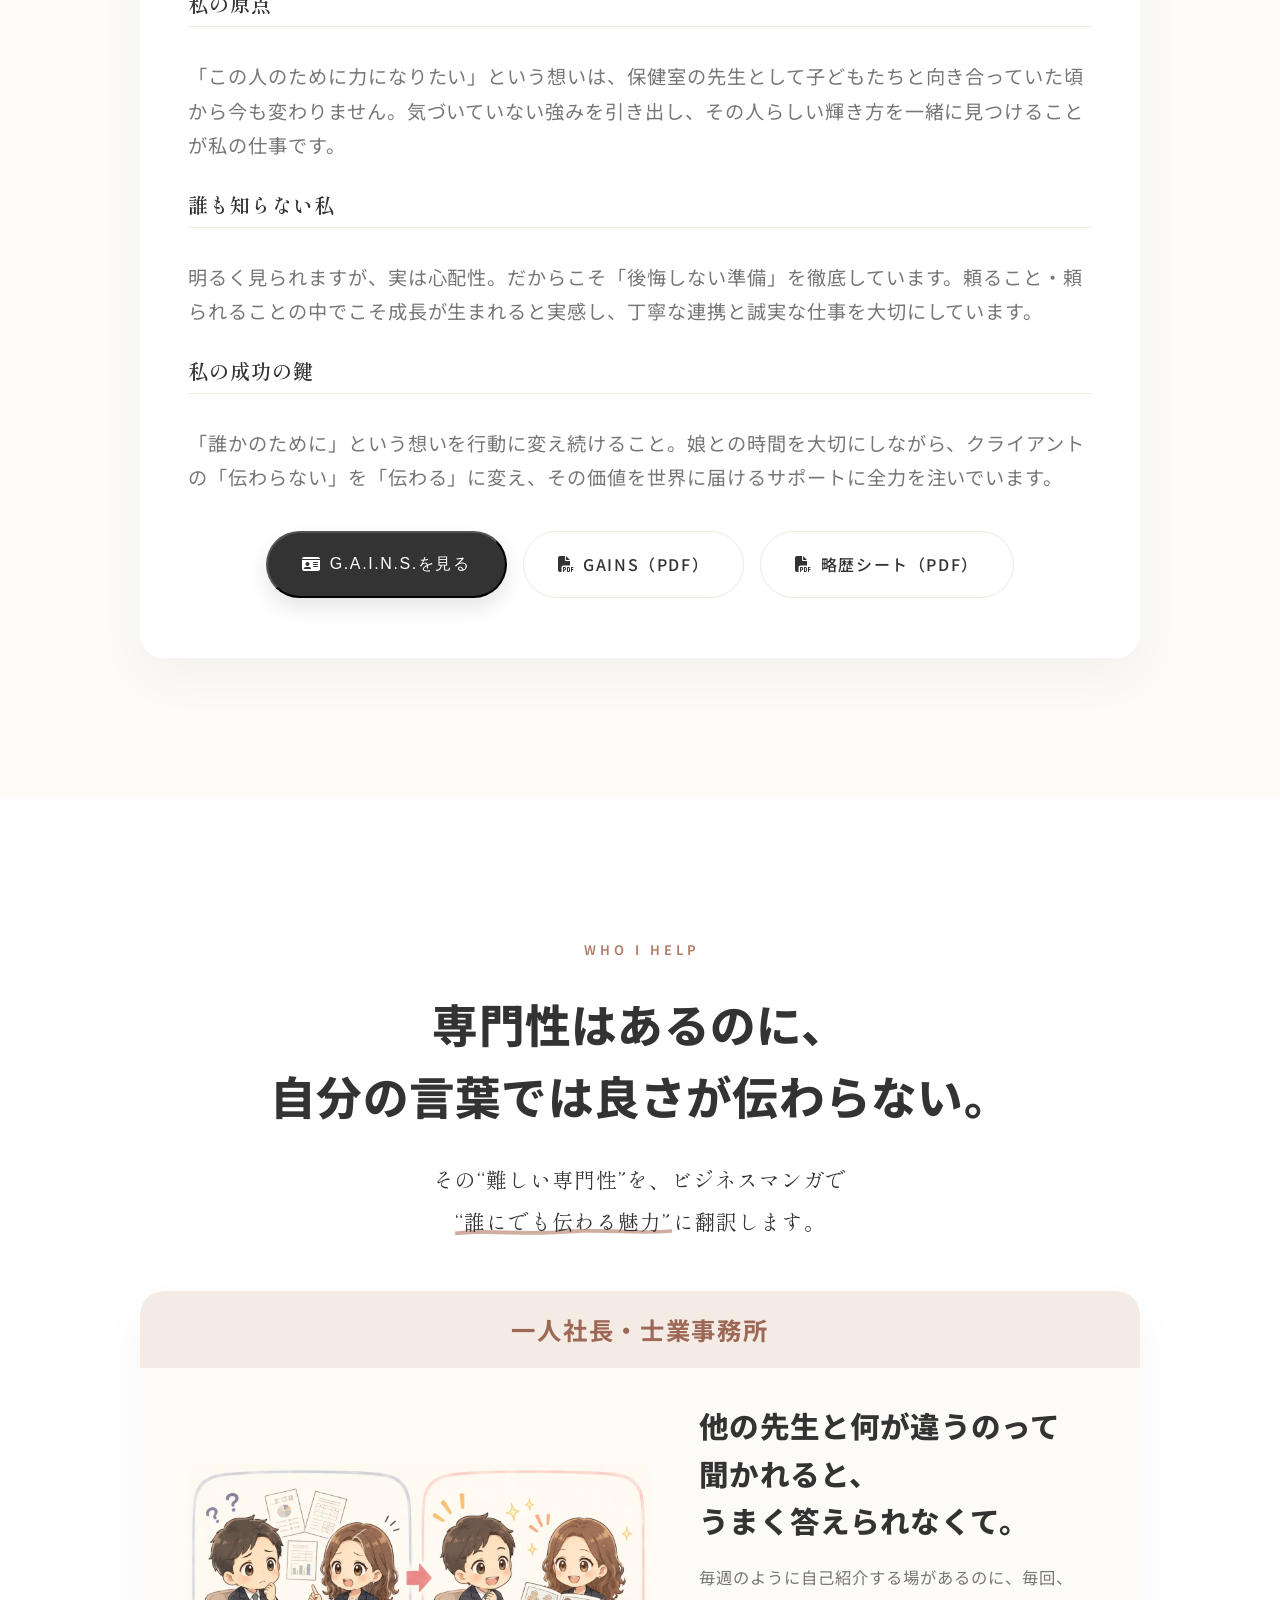
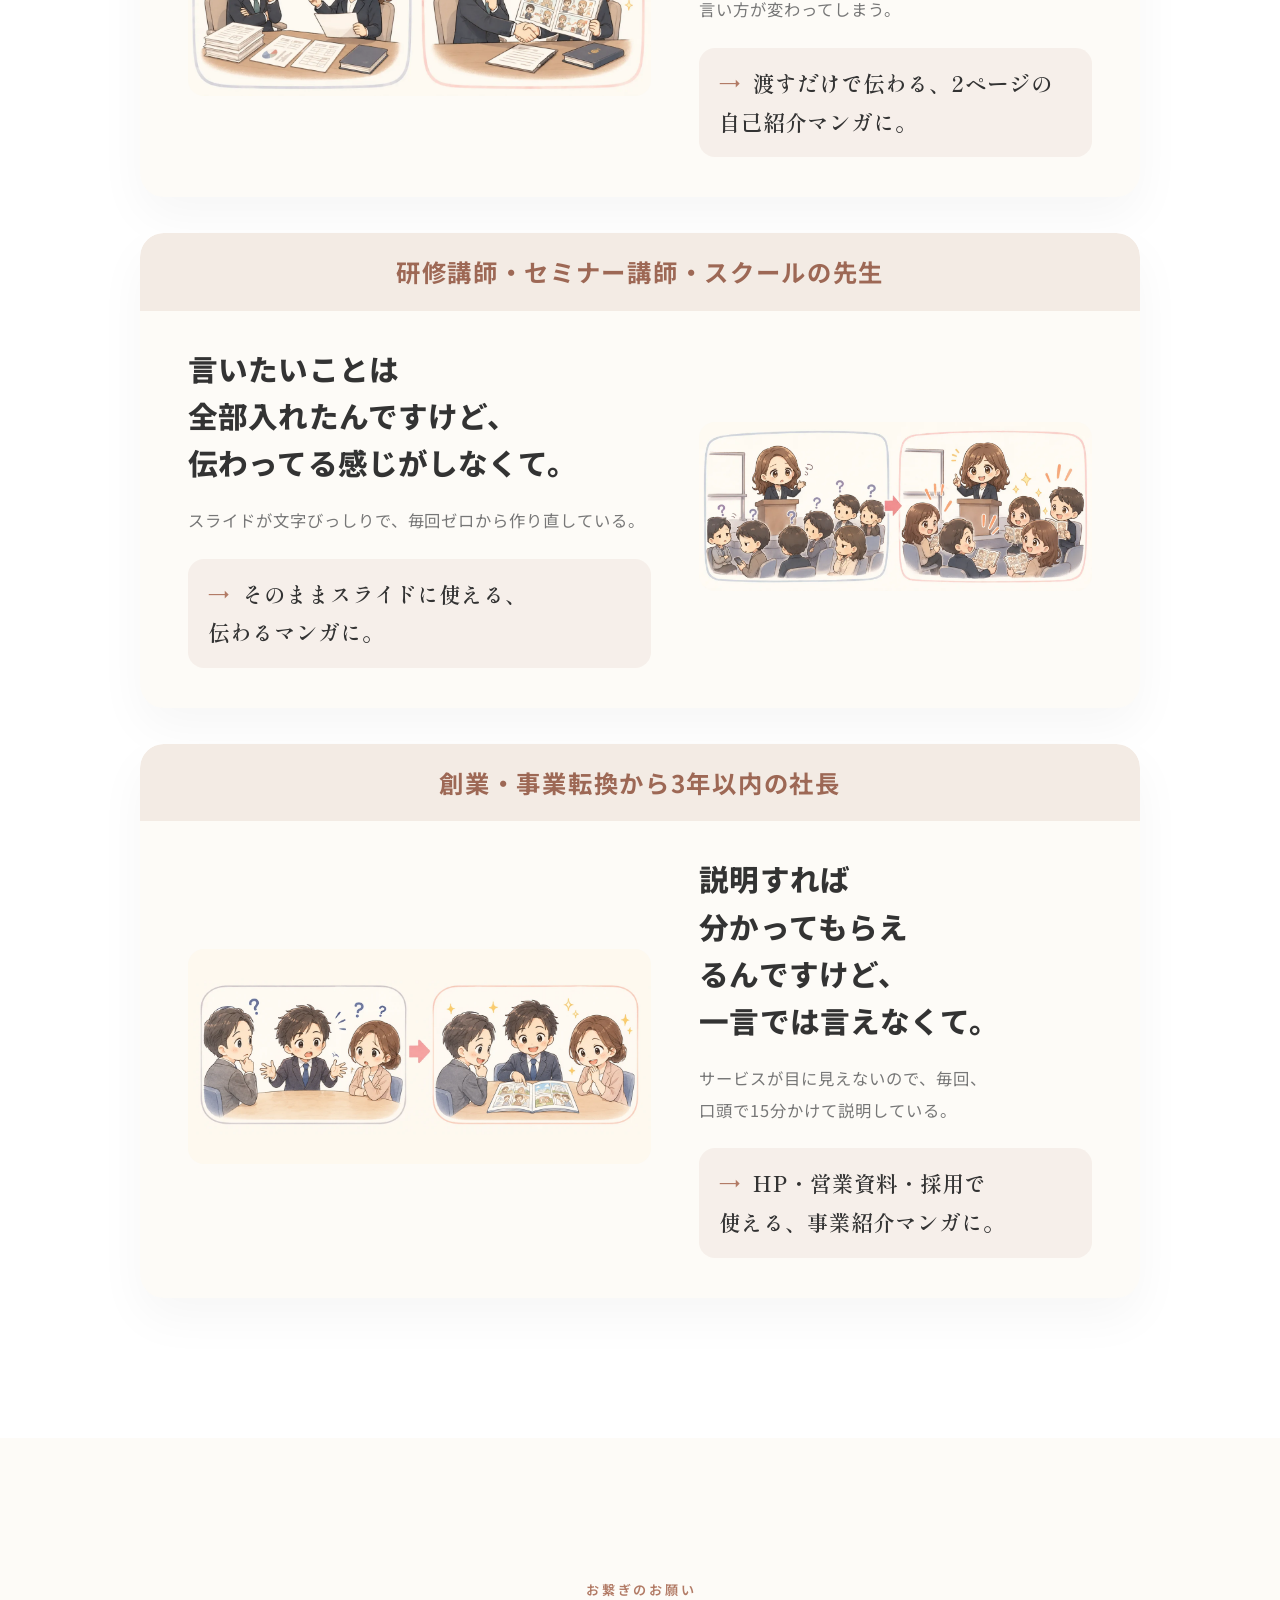
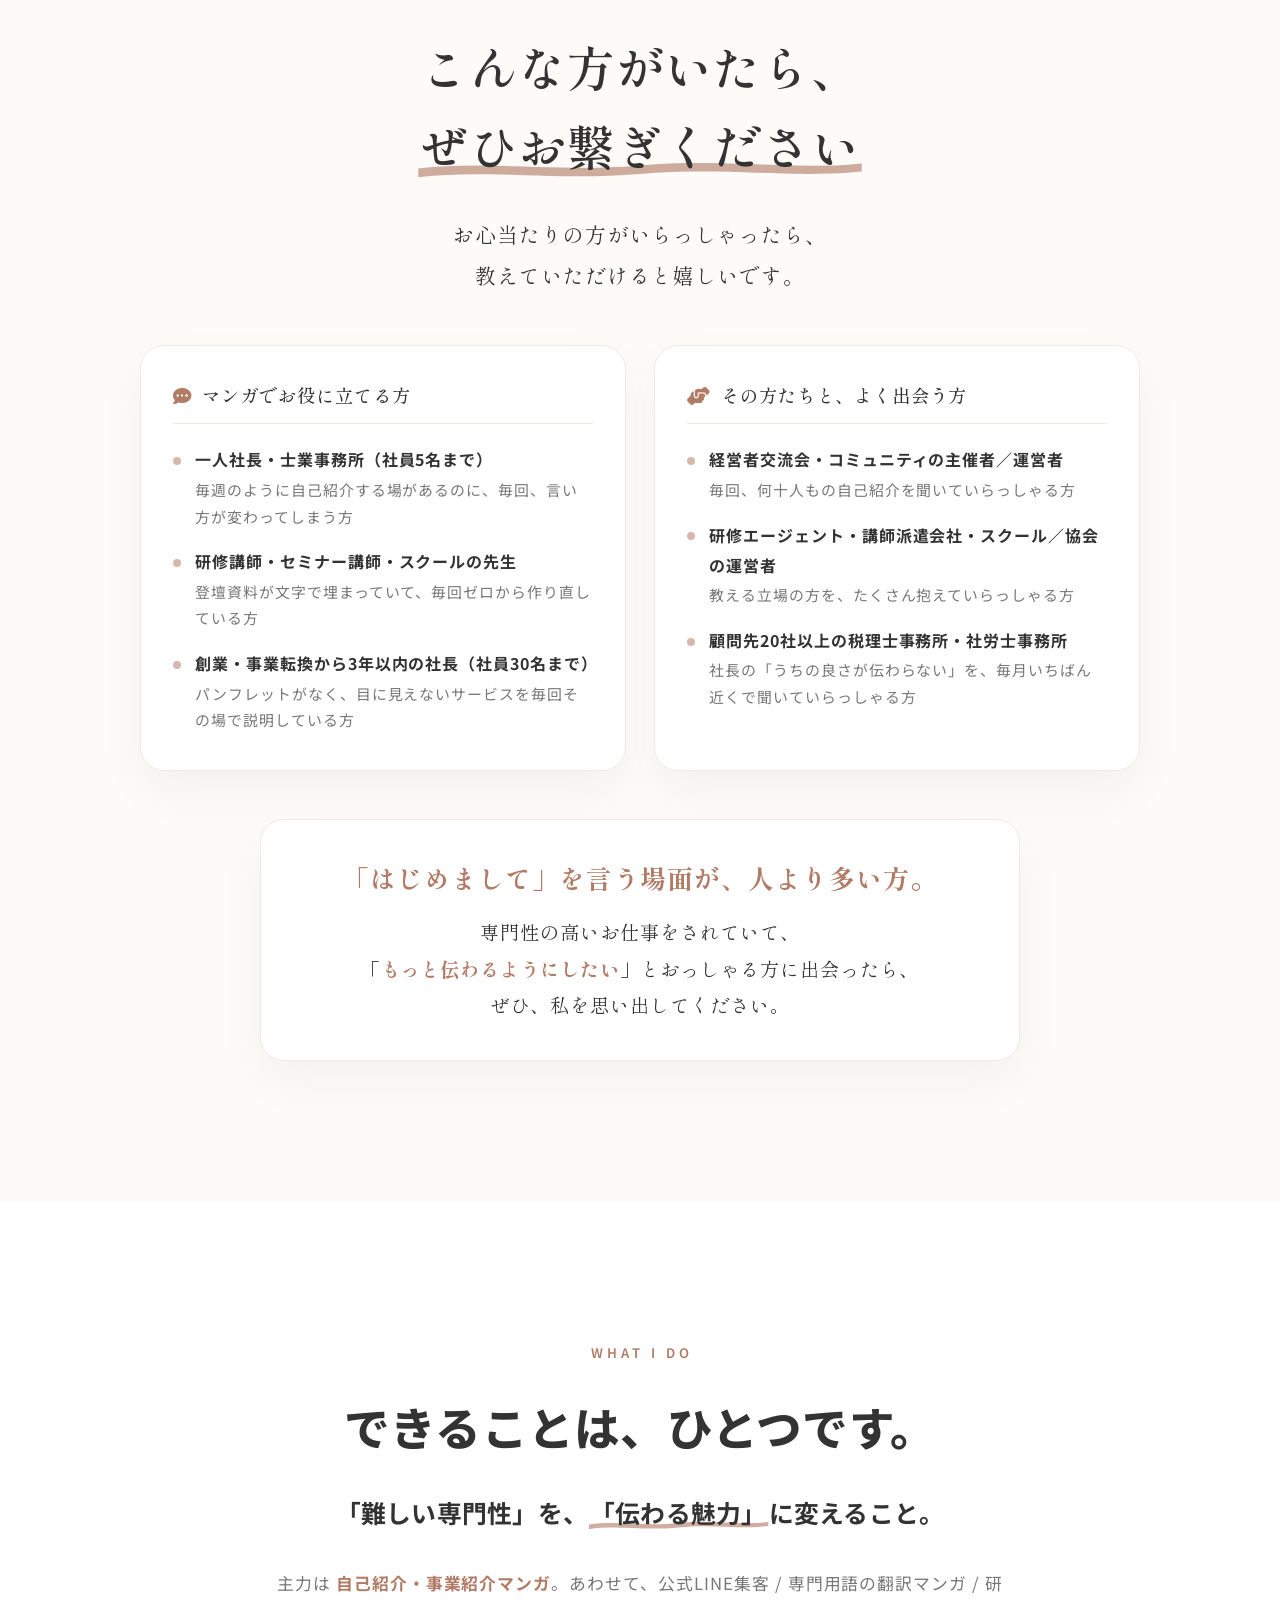
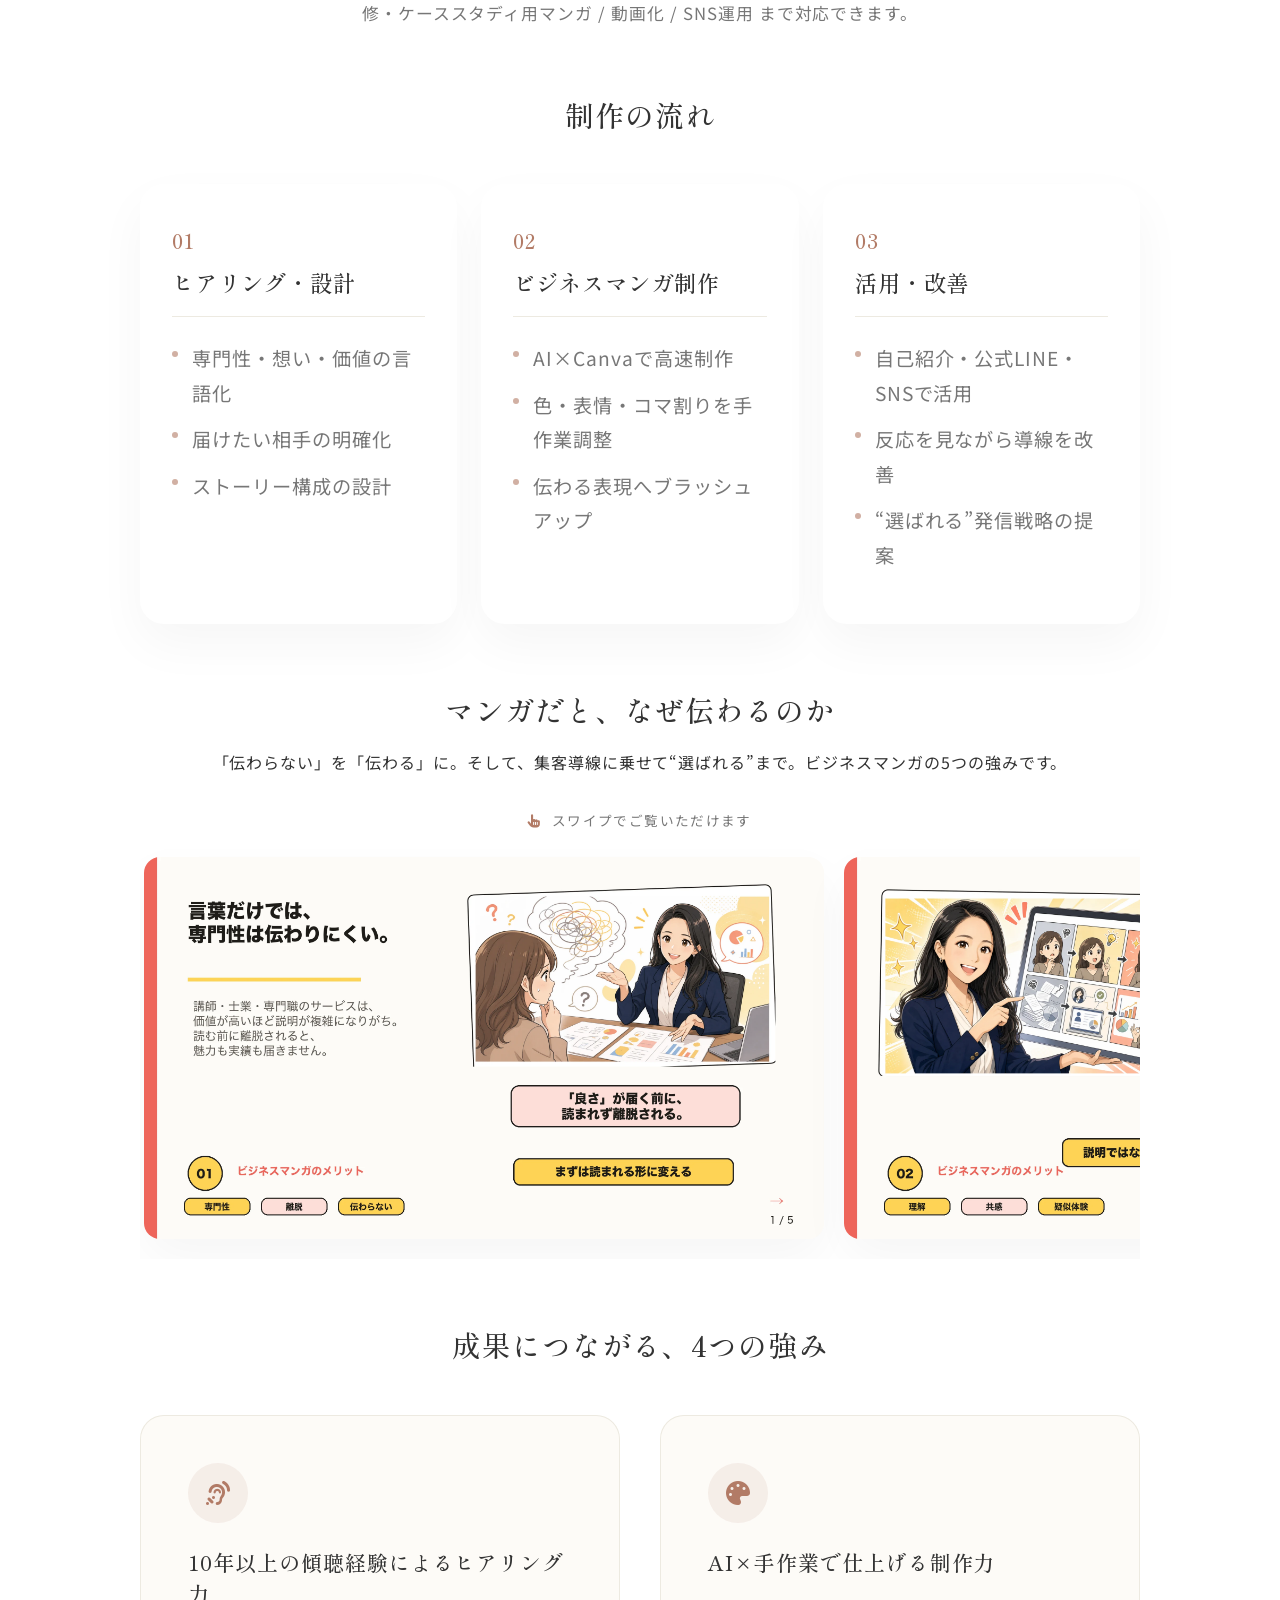
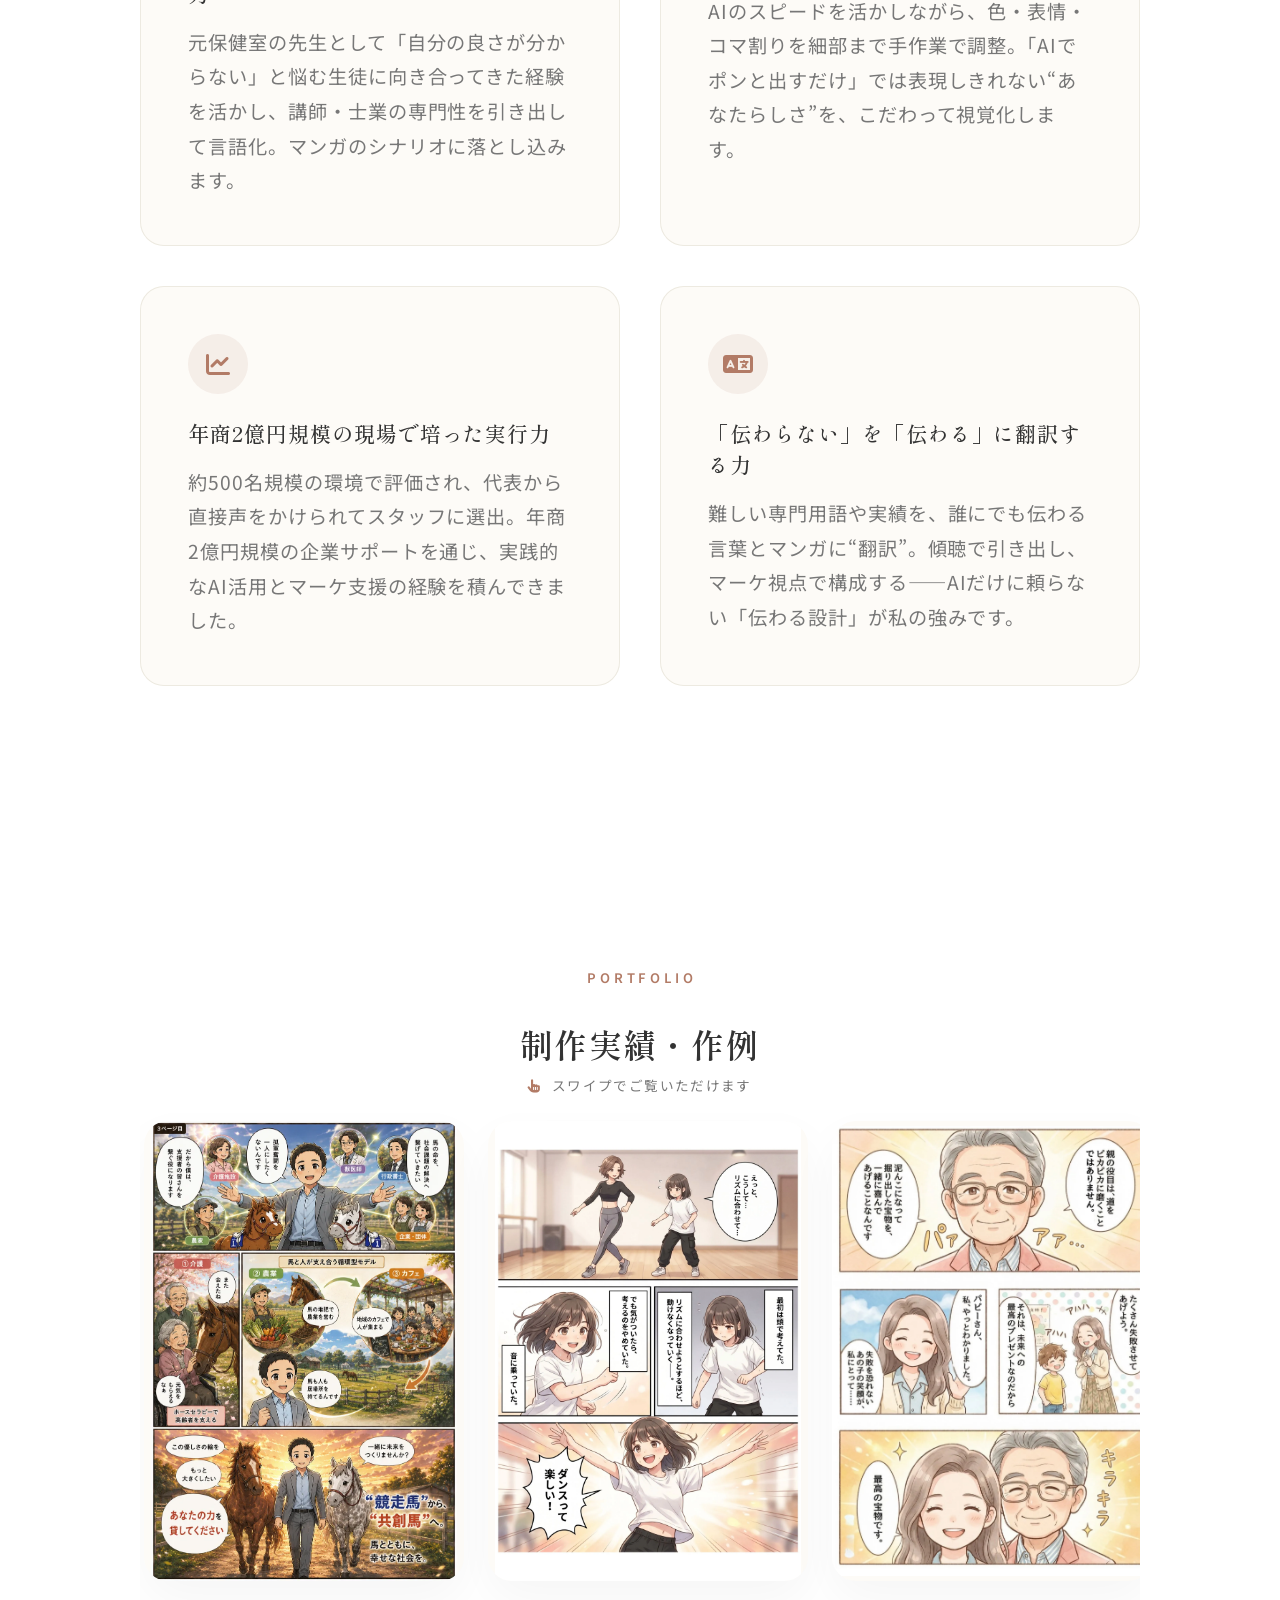
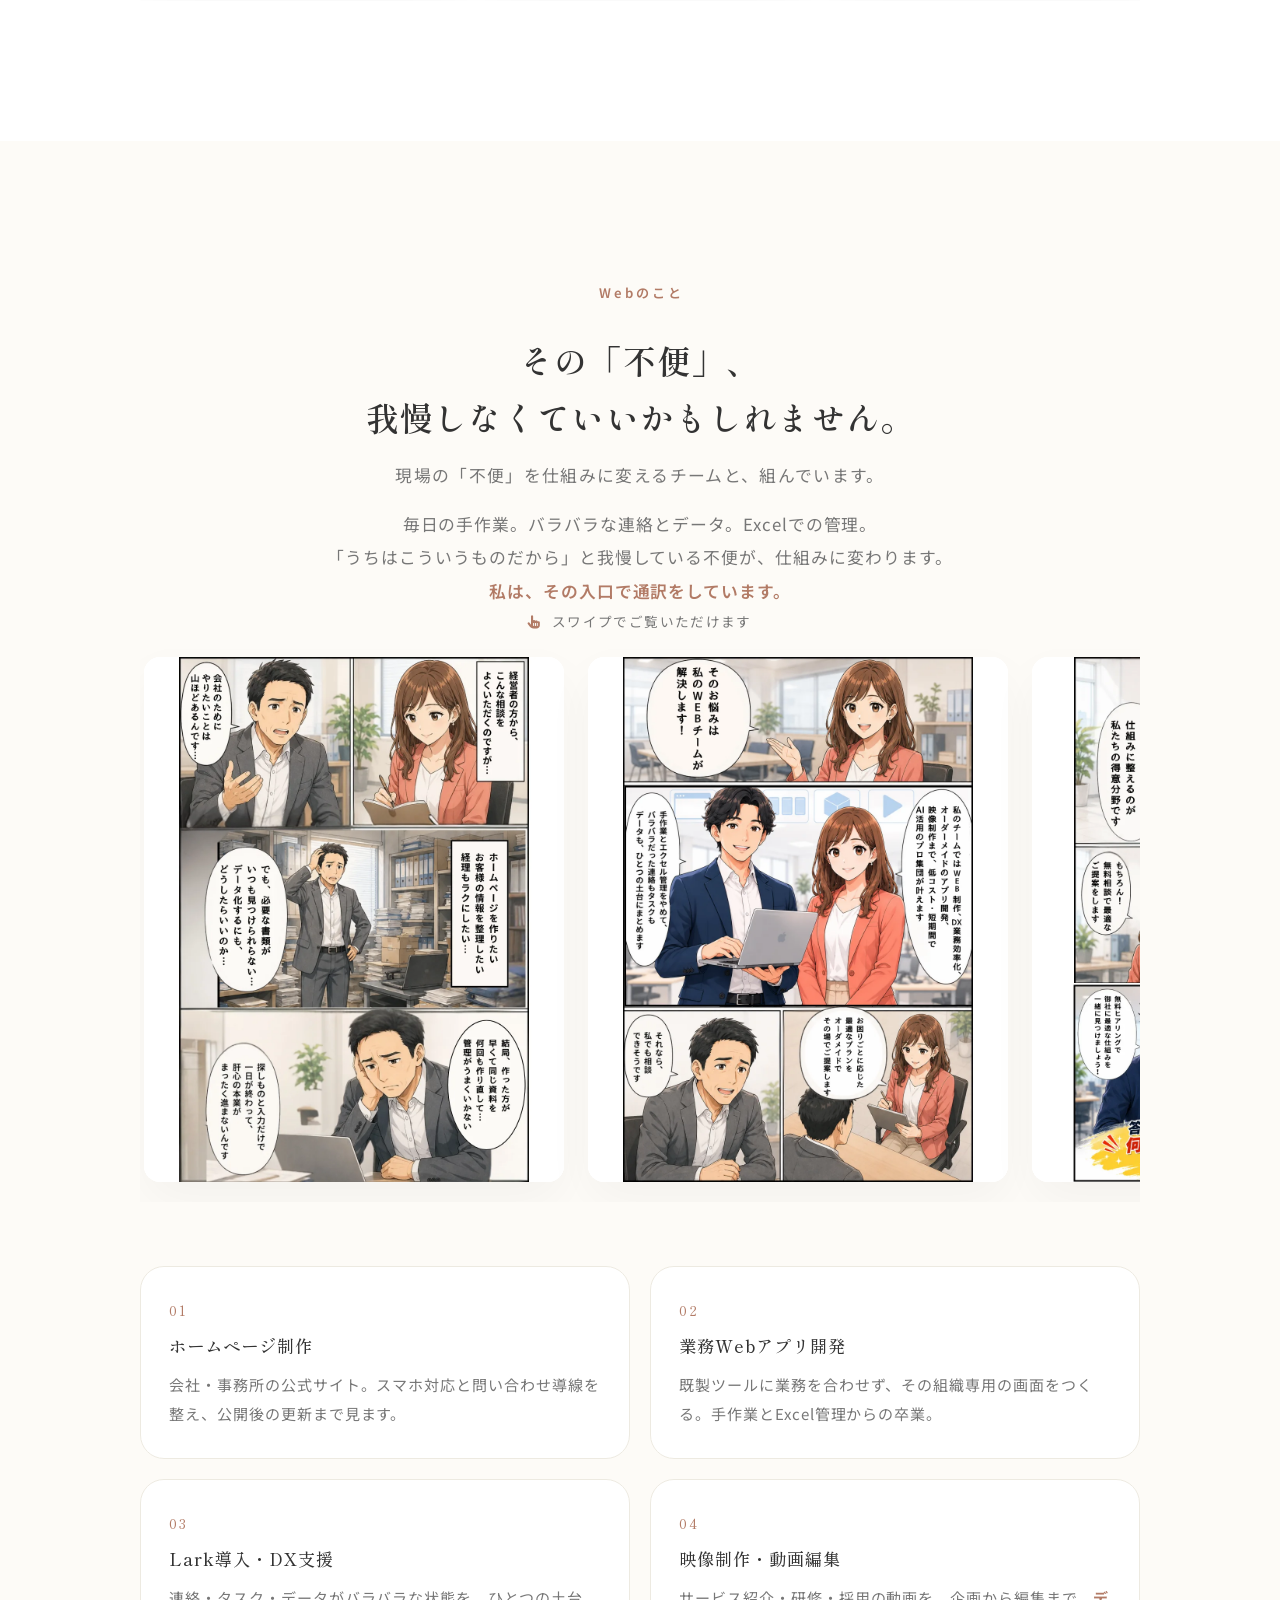
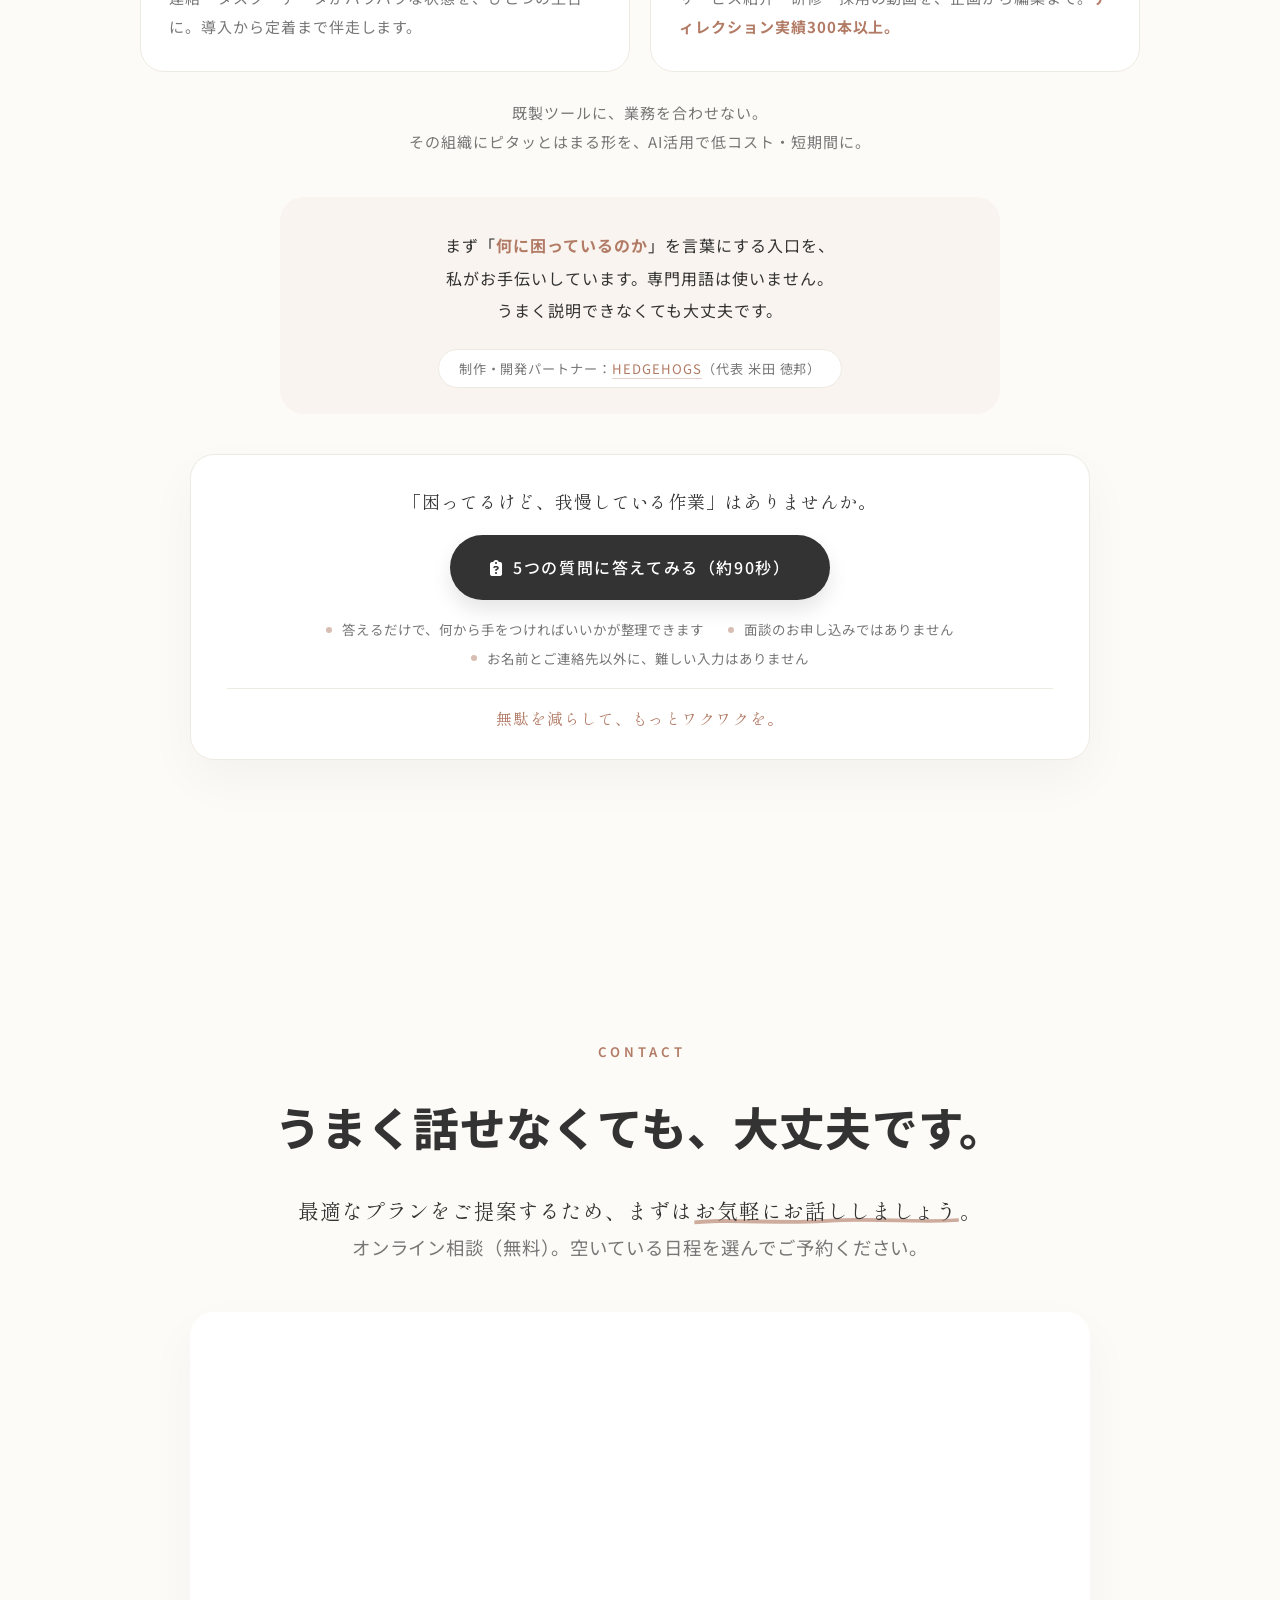
==== commit 24bffd3d: "LP: お繋ぎくださいの金の卵を「属性」表記に修正（状況・サインは補助へ） Co-Authored-By: Claude Opus 5 <noreply@anthropic.com> Claude-S" ====
--- a/index.html
+++ b/index.html
@@ -309,14 +309,14 @@
                     <div class="referral-card shadow-soft">
                         <h3 class="referral-card-title"><i class="fa-solid fa-comment-dots"></i>マンガでお役に立てる方</h3>
                         <ul class="referral-list">
-                            <li><strong>毎回、言い方が変わる方</strong>
-                                <span class="referral-note">交流会や商工会で「うちは○○もやってます」と守備範囲を並べて説明している、一人社長・士業事務所の方</span>
+                            <li><strong>一人社長・士業事務所（社員5名まで）</strong>
+                                <span class="referral-note">毎週のように自己紹介する場があるのに、毎回、言い方が変わってしまう方</span>
                             </li>
-                            <li><strong>スライドが文字だらけの方</strong>
-                                <span class="referral-note">登壇資料が文字で埋まっていて、毎回ゼロから作り直している、研修講師・セミナー講師・スクールの先生</span>
+                            <li><strong>研修講師・セミナー講師・スクールの先生</strong>
+                                <span class="referral-note">登壇資料が文字で埋まっていて、毎回ゼロから作り直している方</span>
                             </li>
-                            <li><strong>15分かけて説明している方</strong>
-                                <span class="referral-note">パンフレットがなく、目に見えないサービスを毎回その場で説明している、創業・事業転換から3年以内の社長</span>
+                            <li><strong>創業・事業転換から3年以内の社長（社員30名まで）</strong>
+                                <span class="referral-note">パンフレットがなく、目に見えないサービスを毎回その場で説明している方</span>
                             </li>
                         </ul>
                     </div>
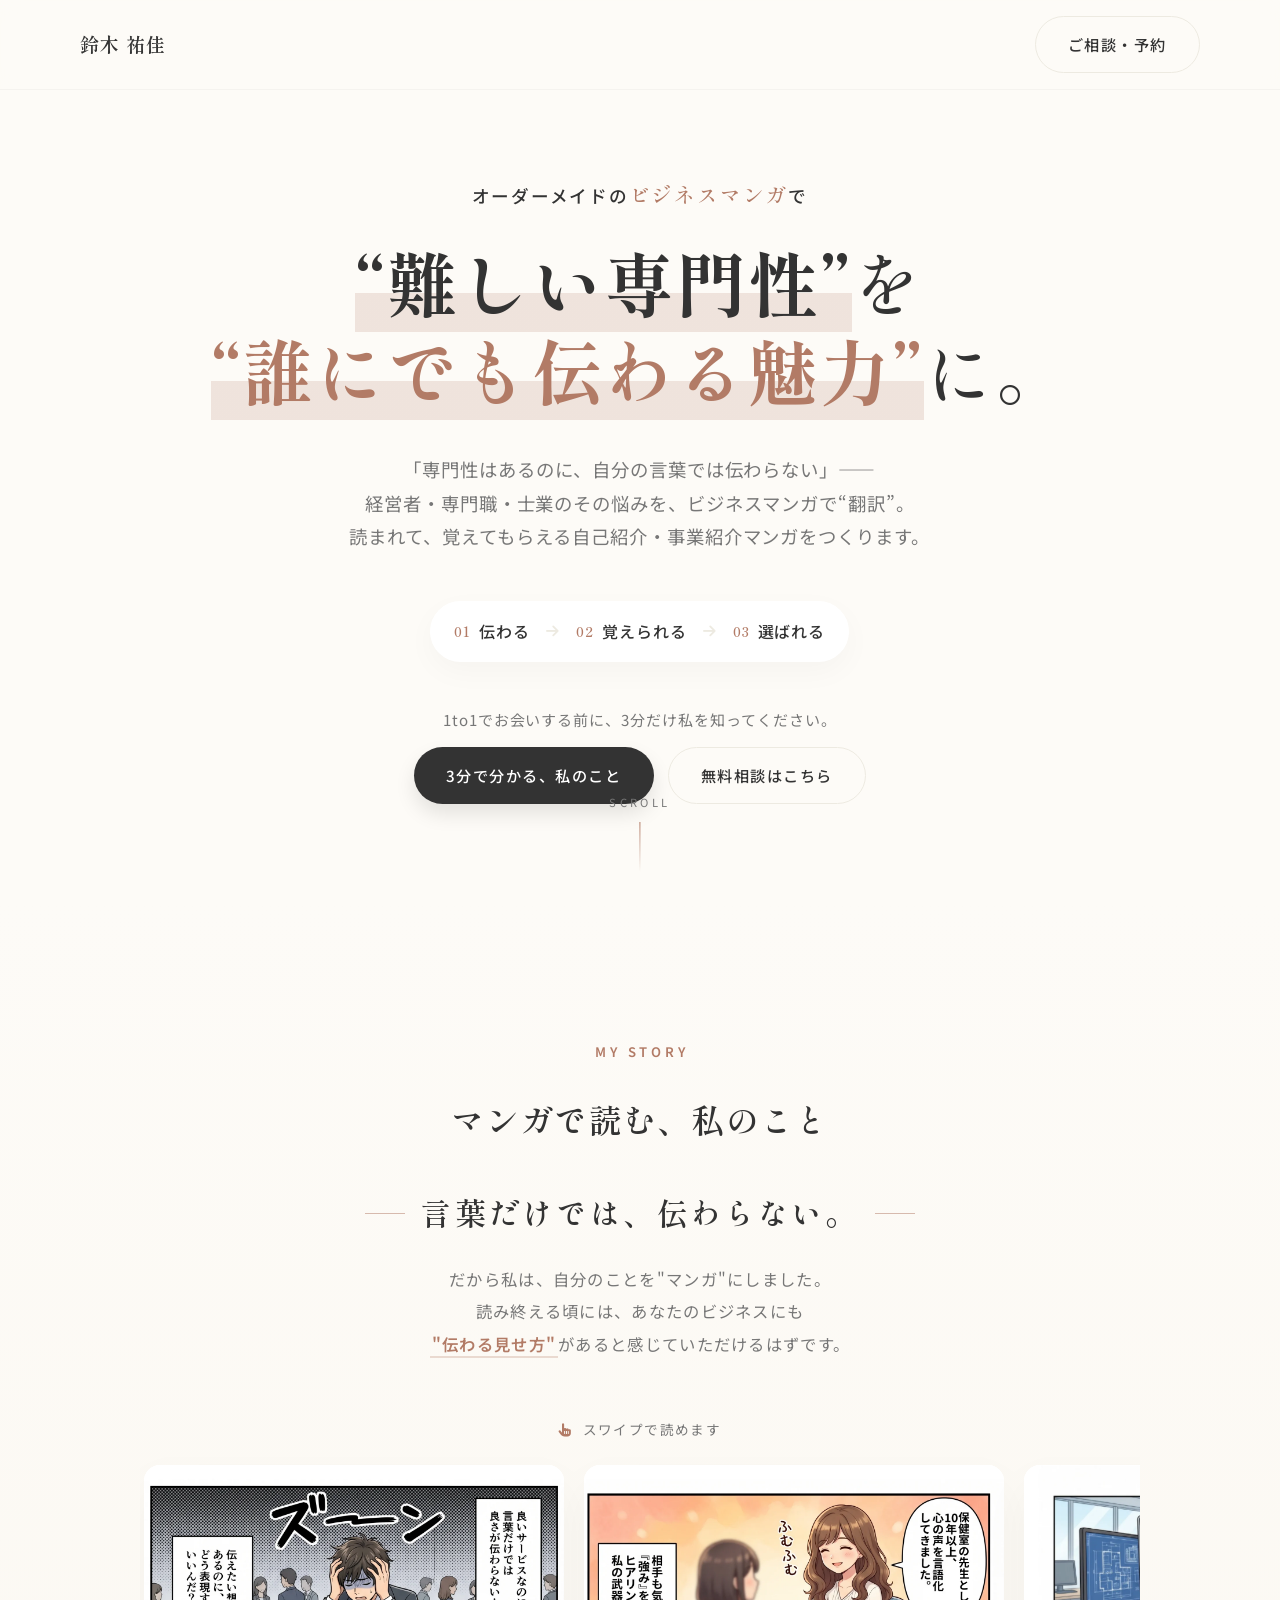
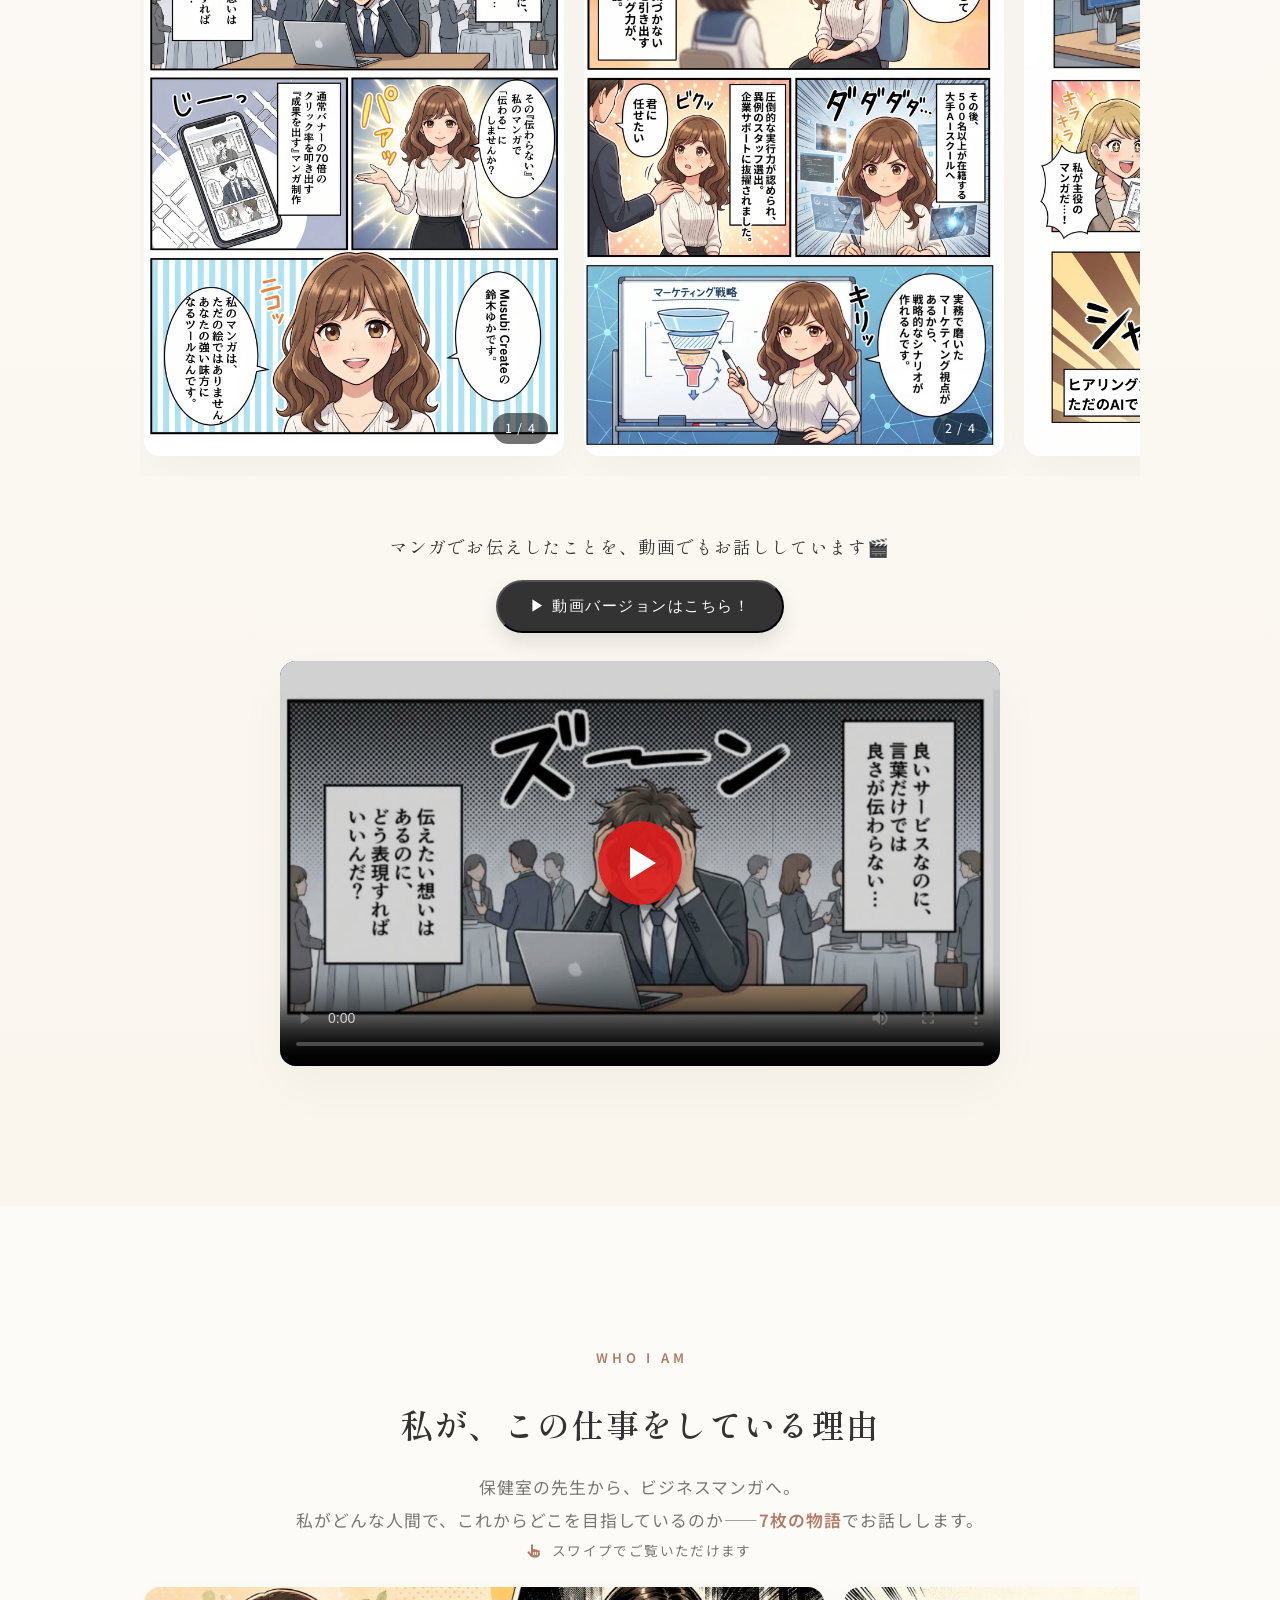
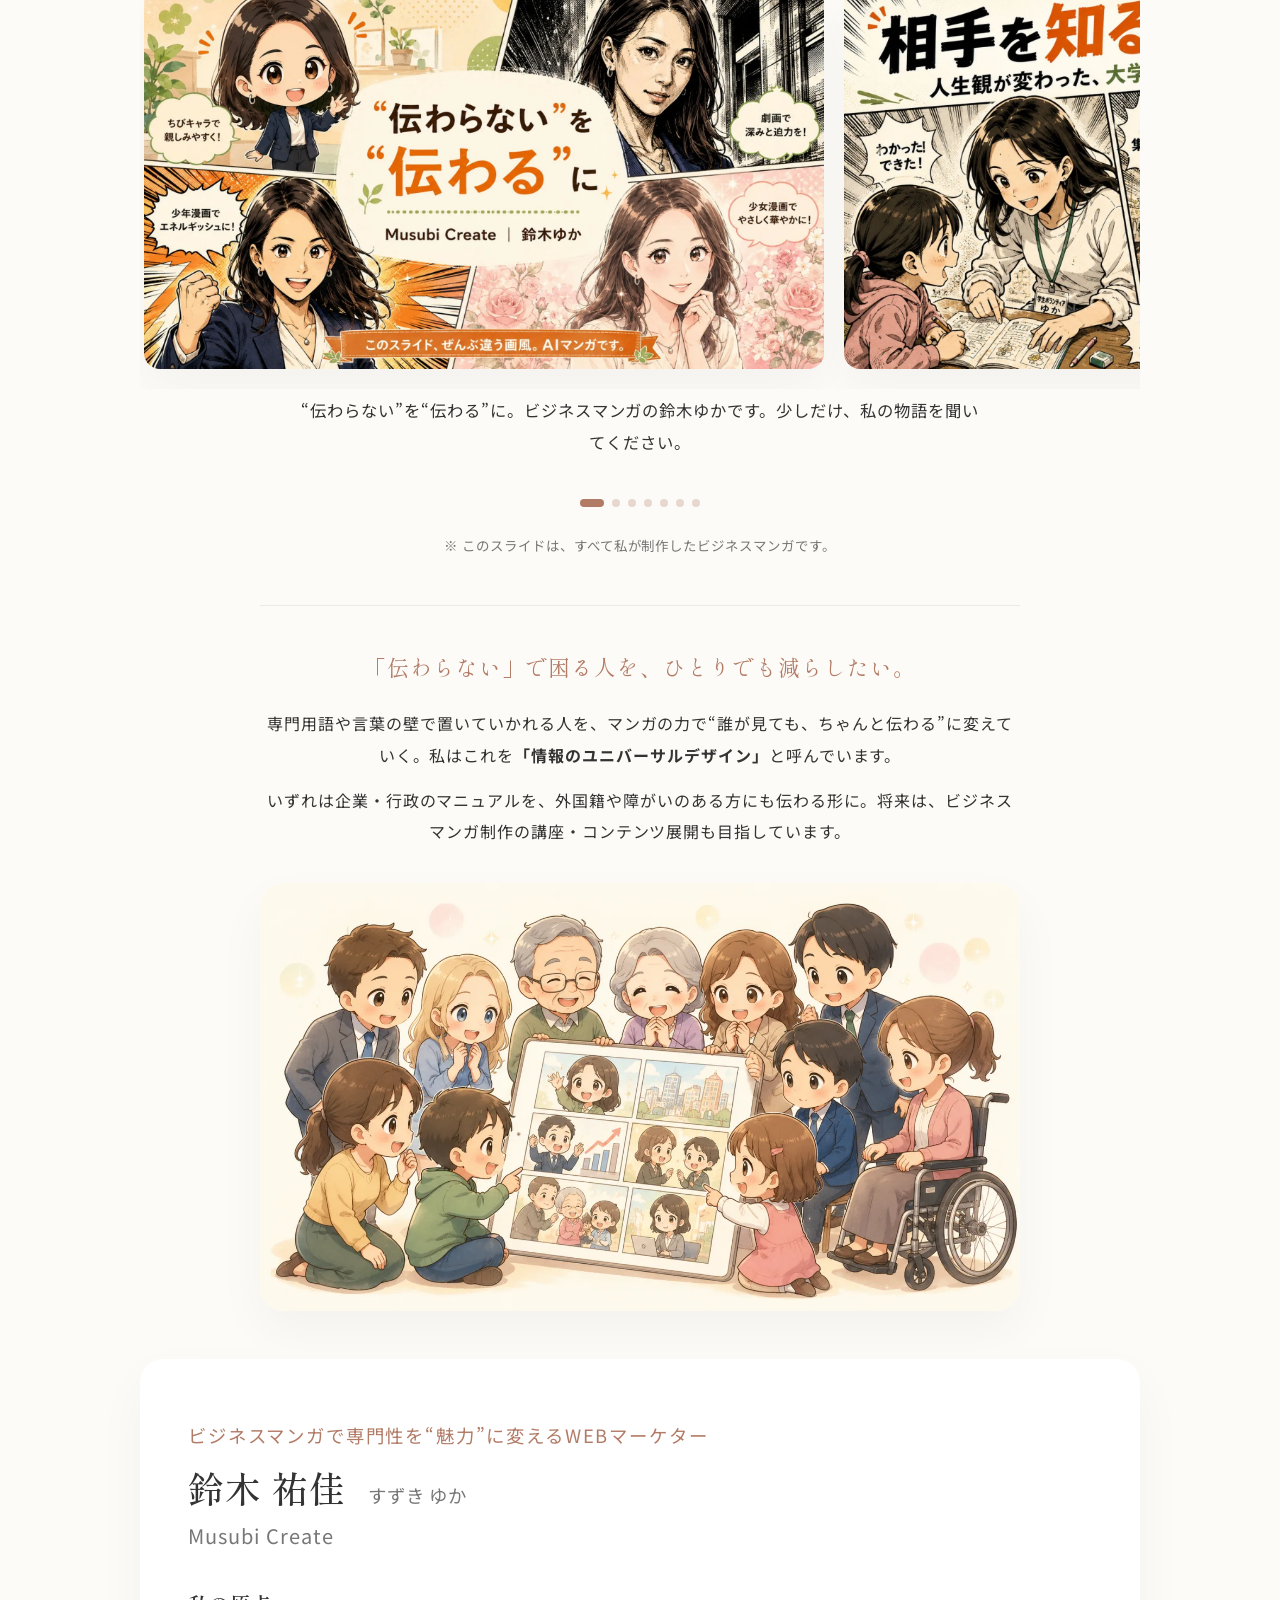
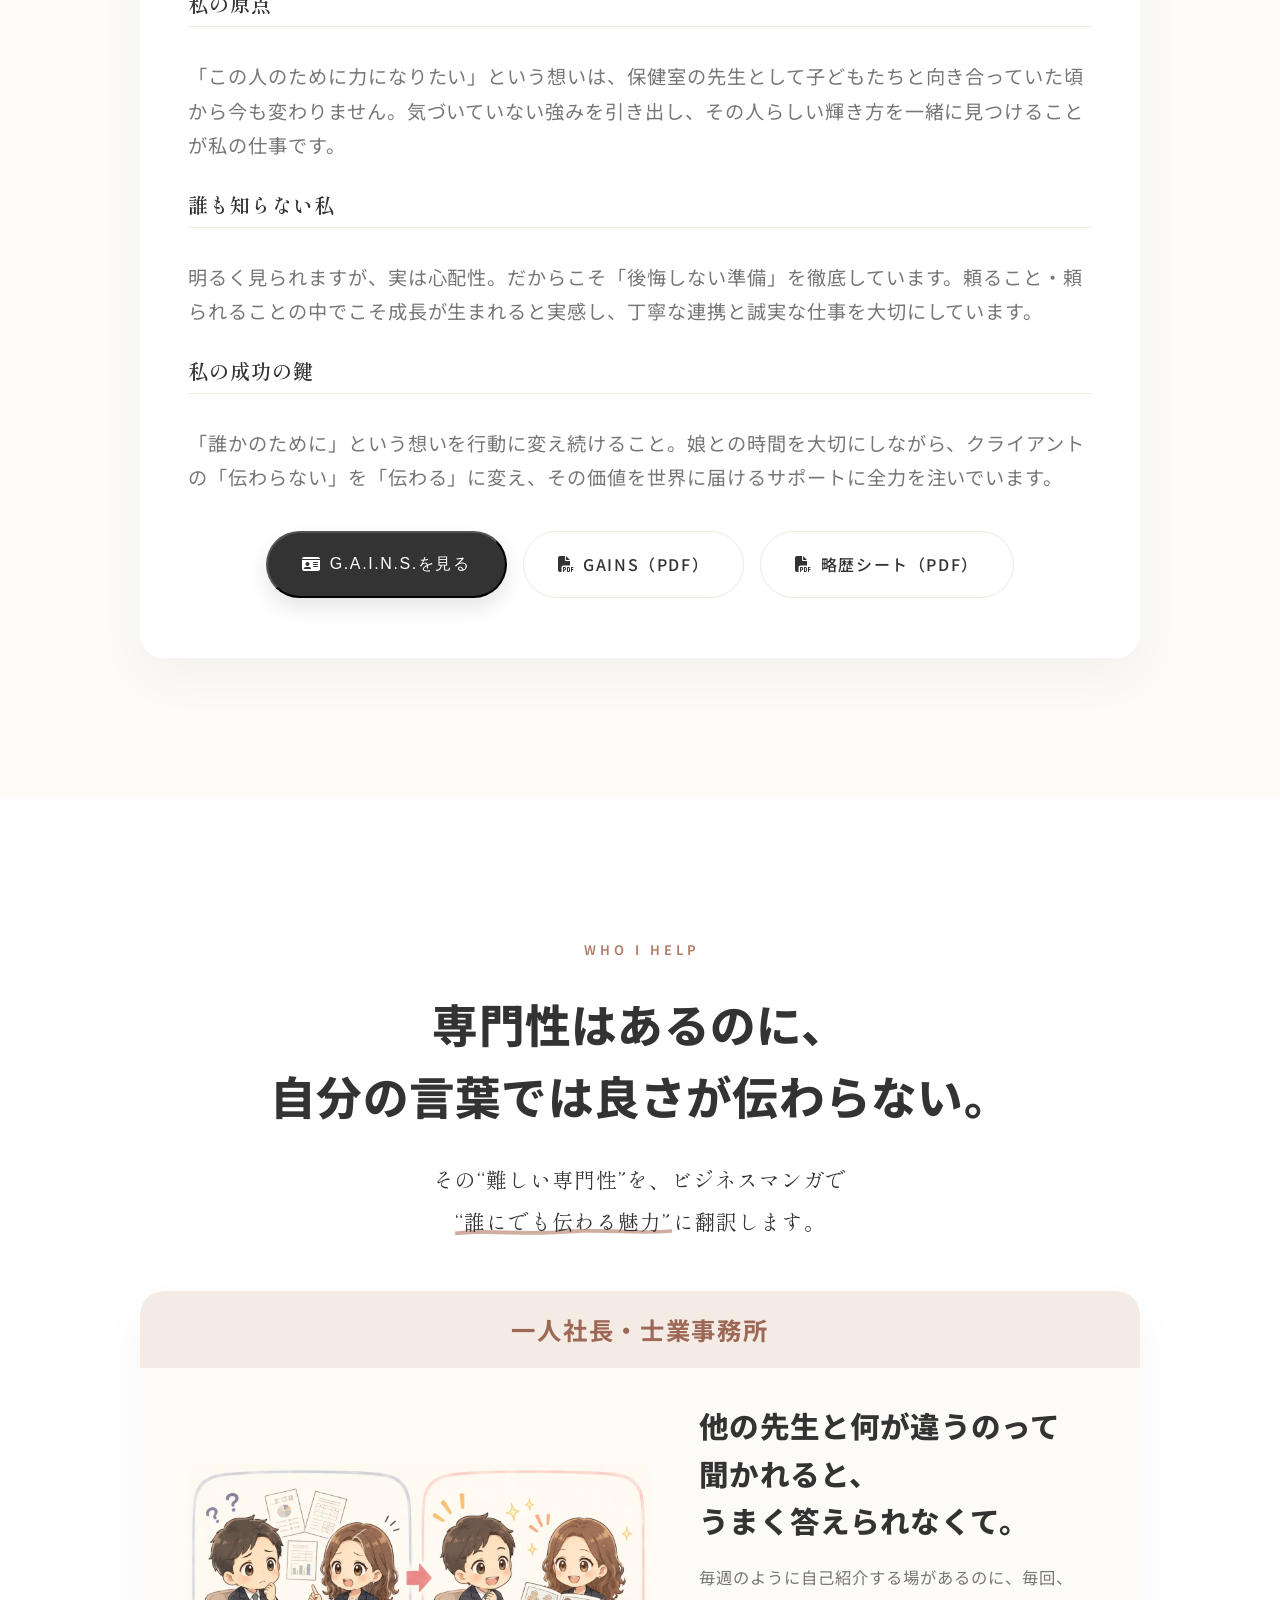
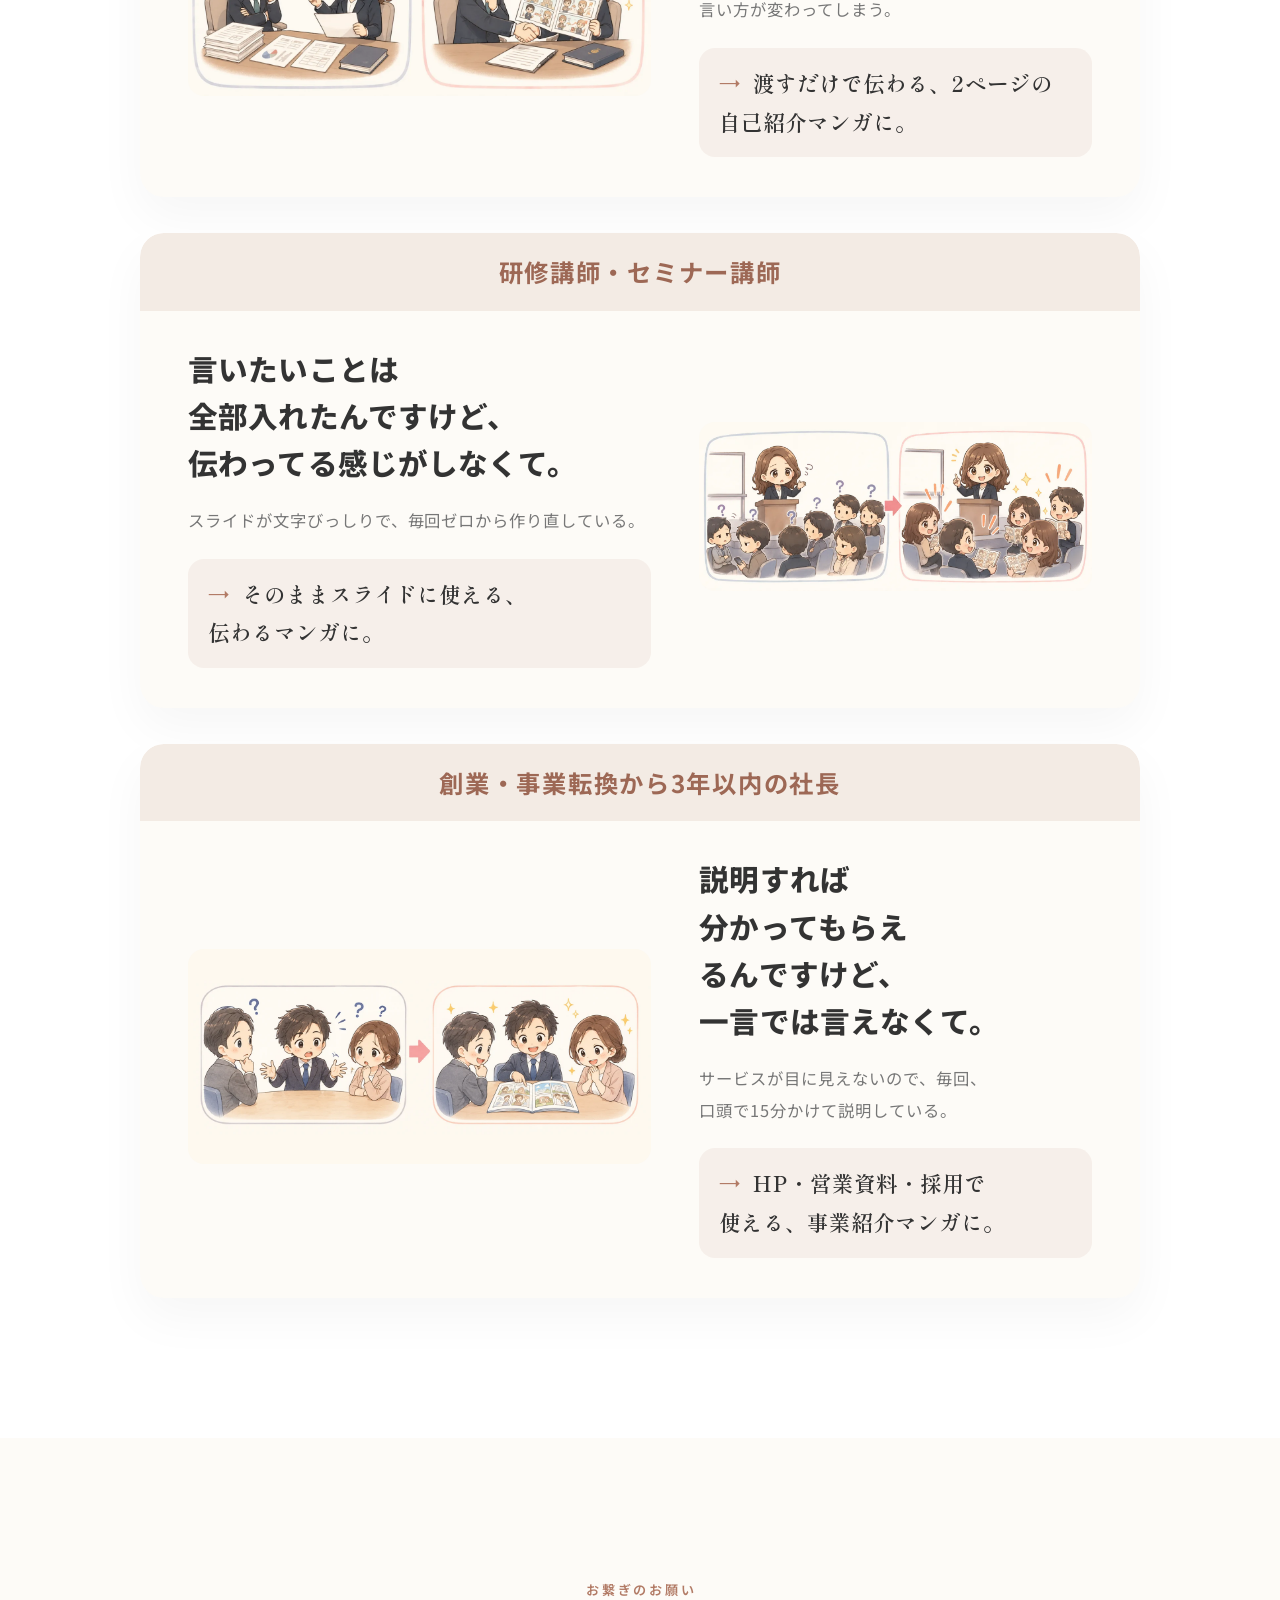
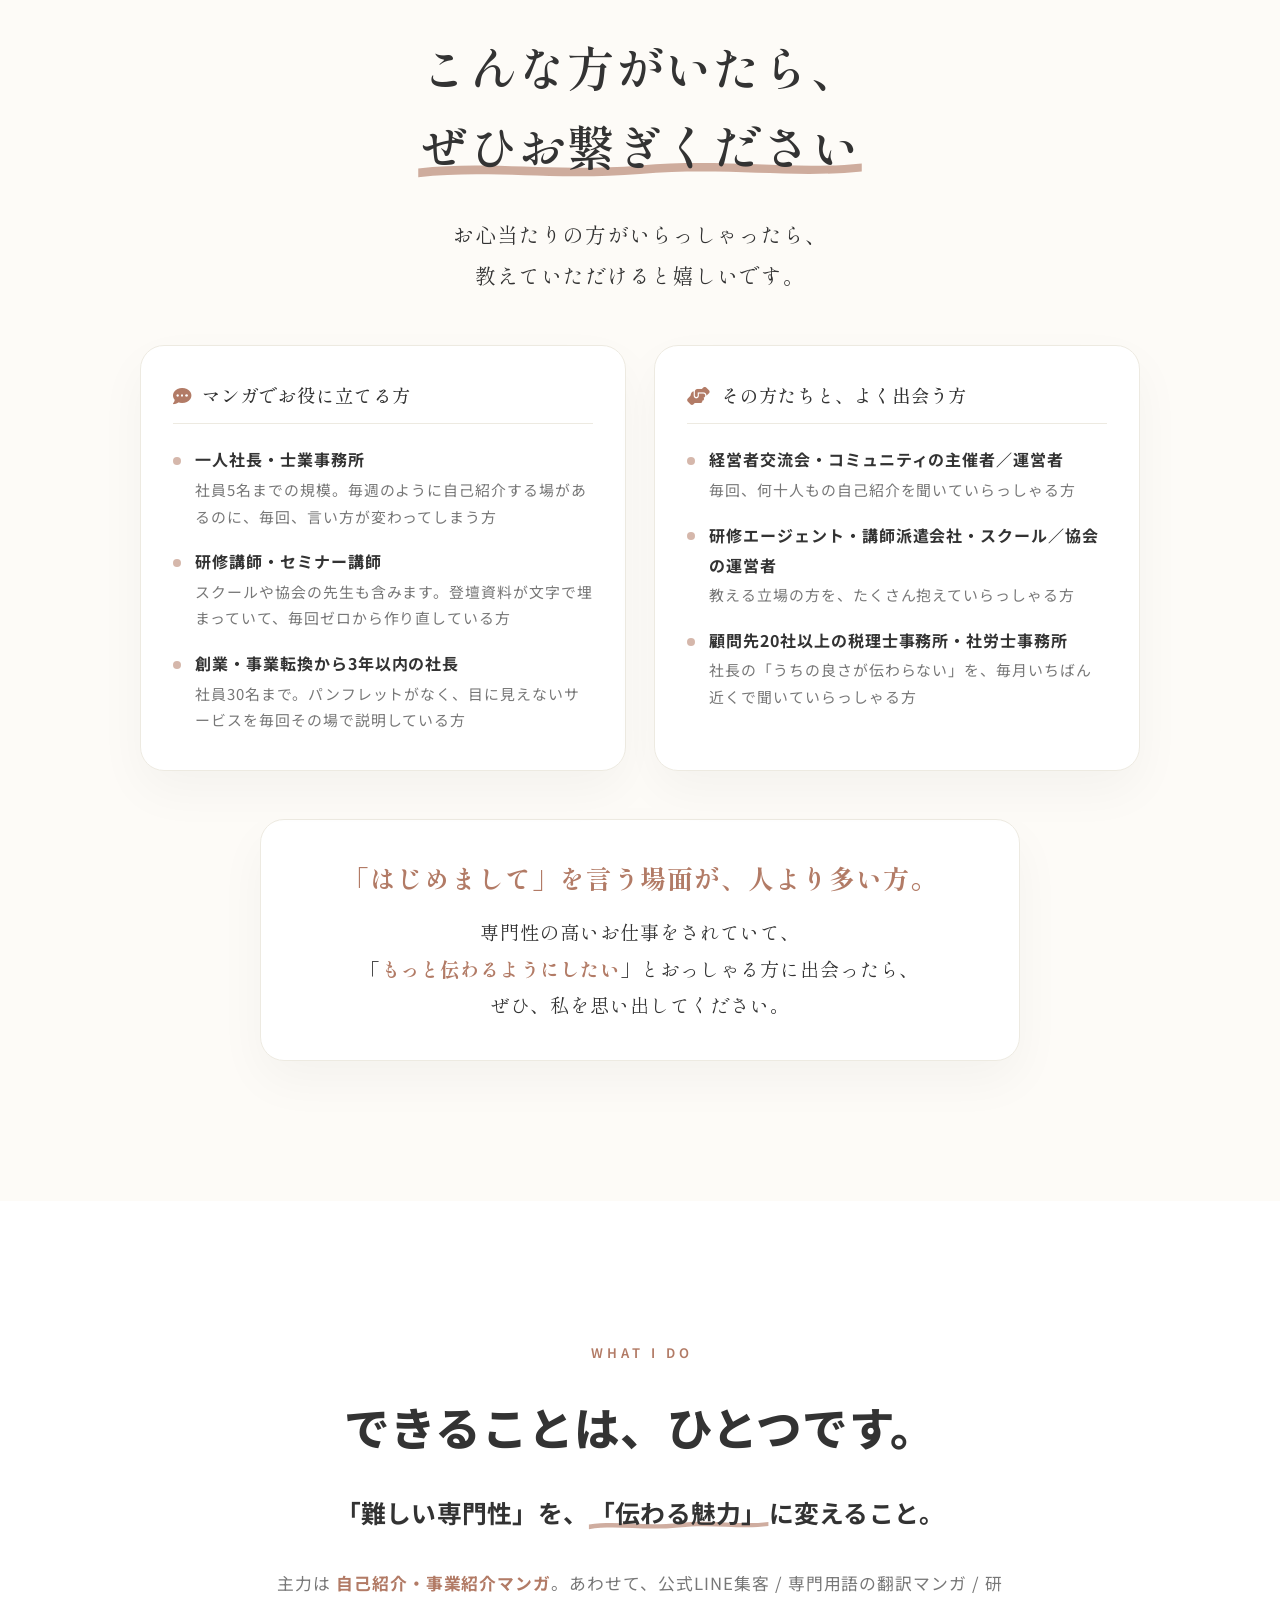
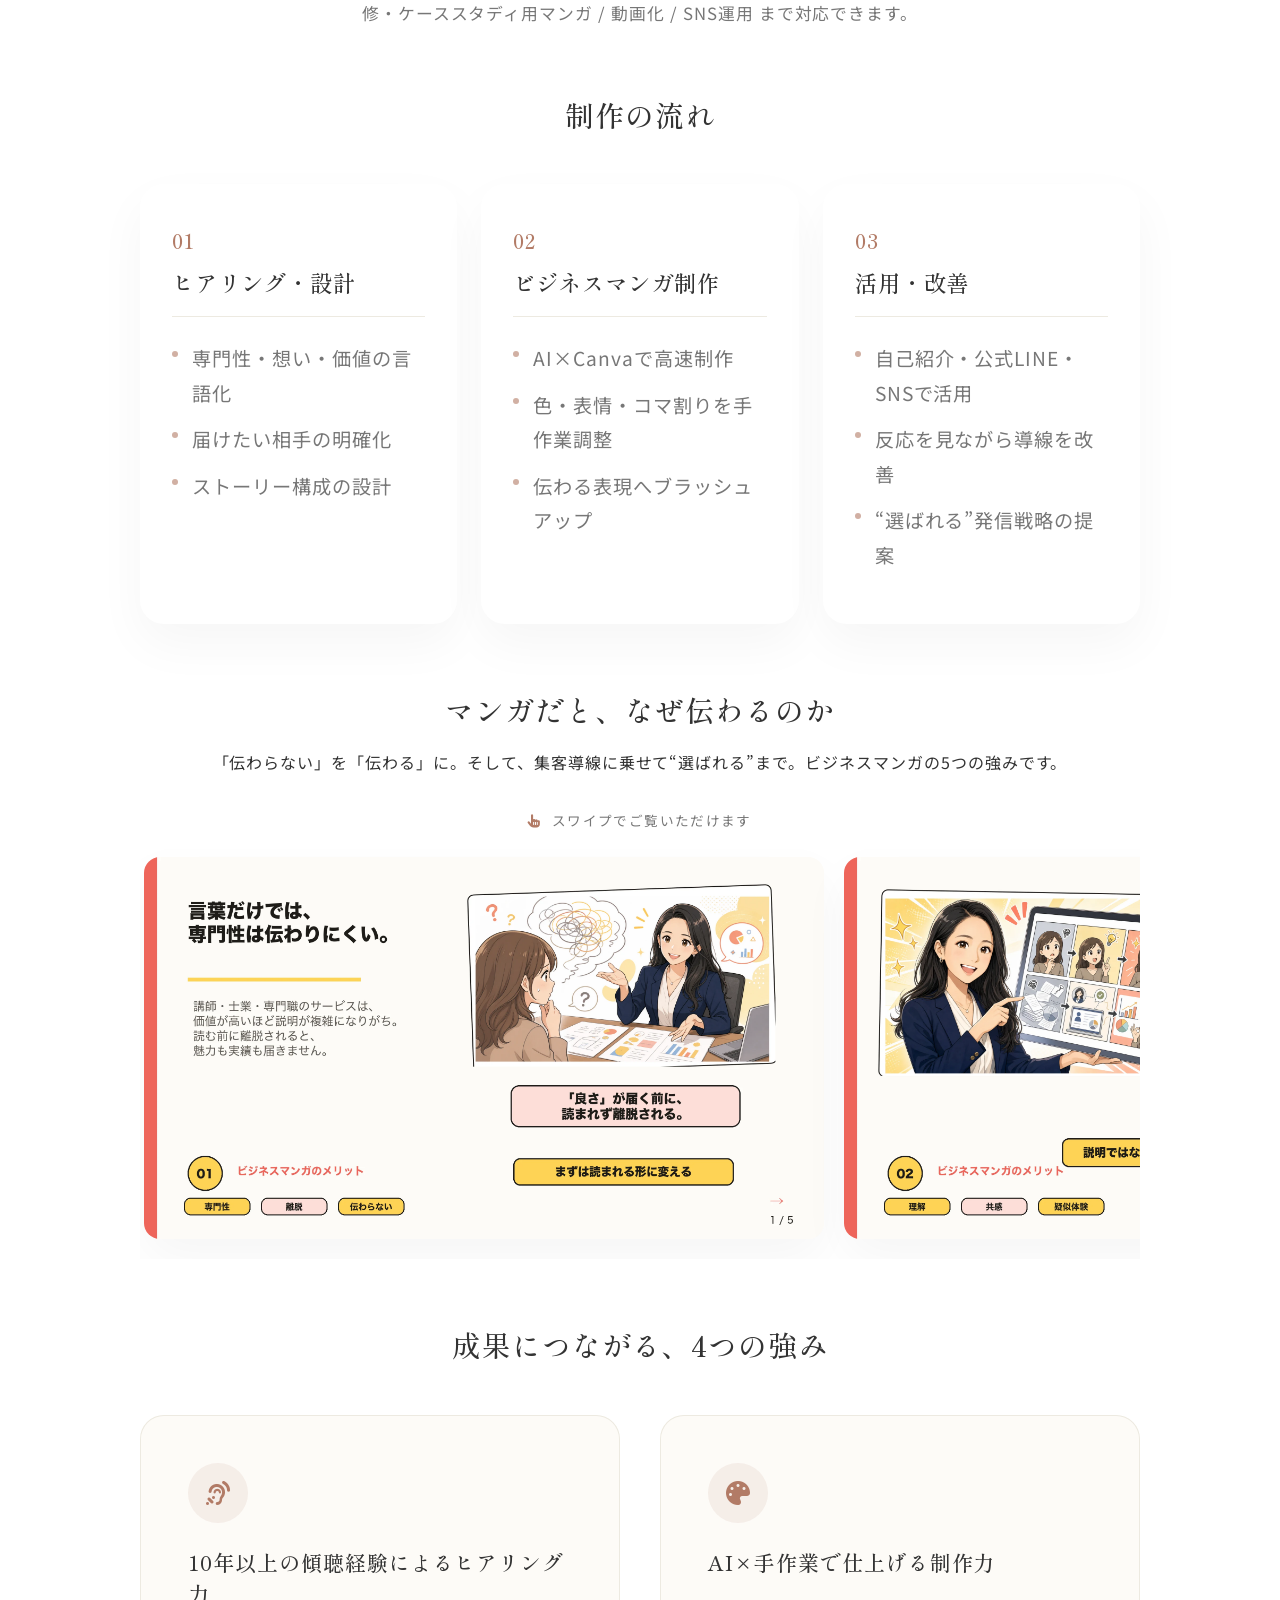
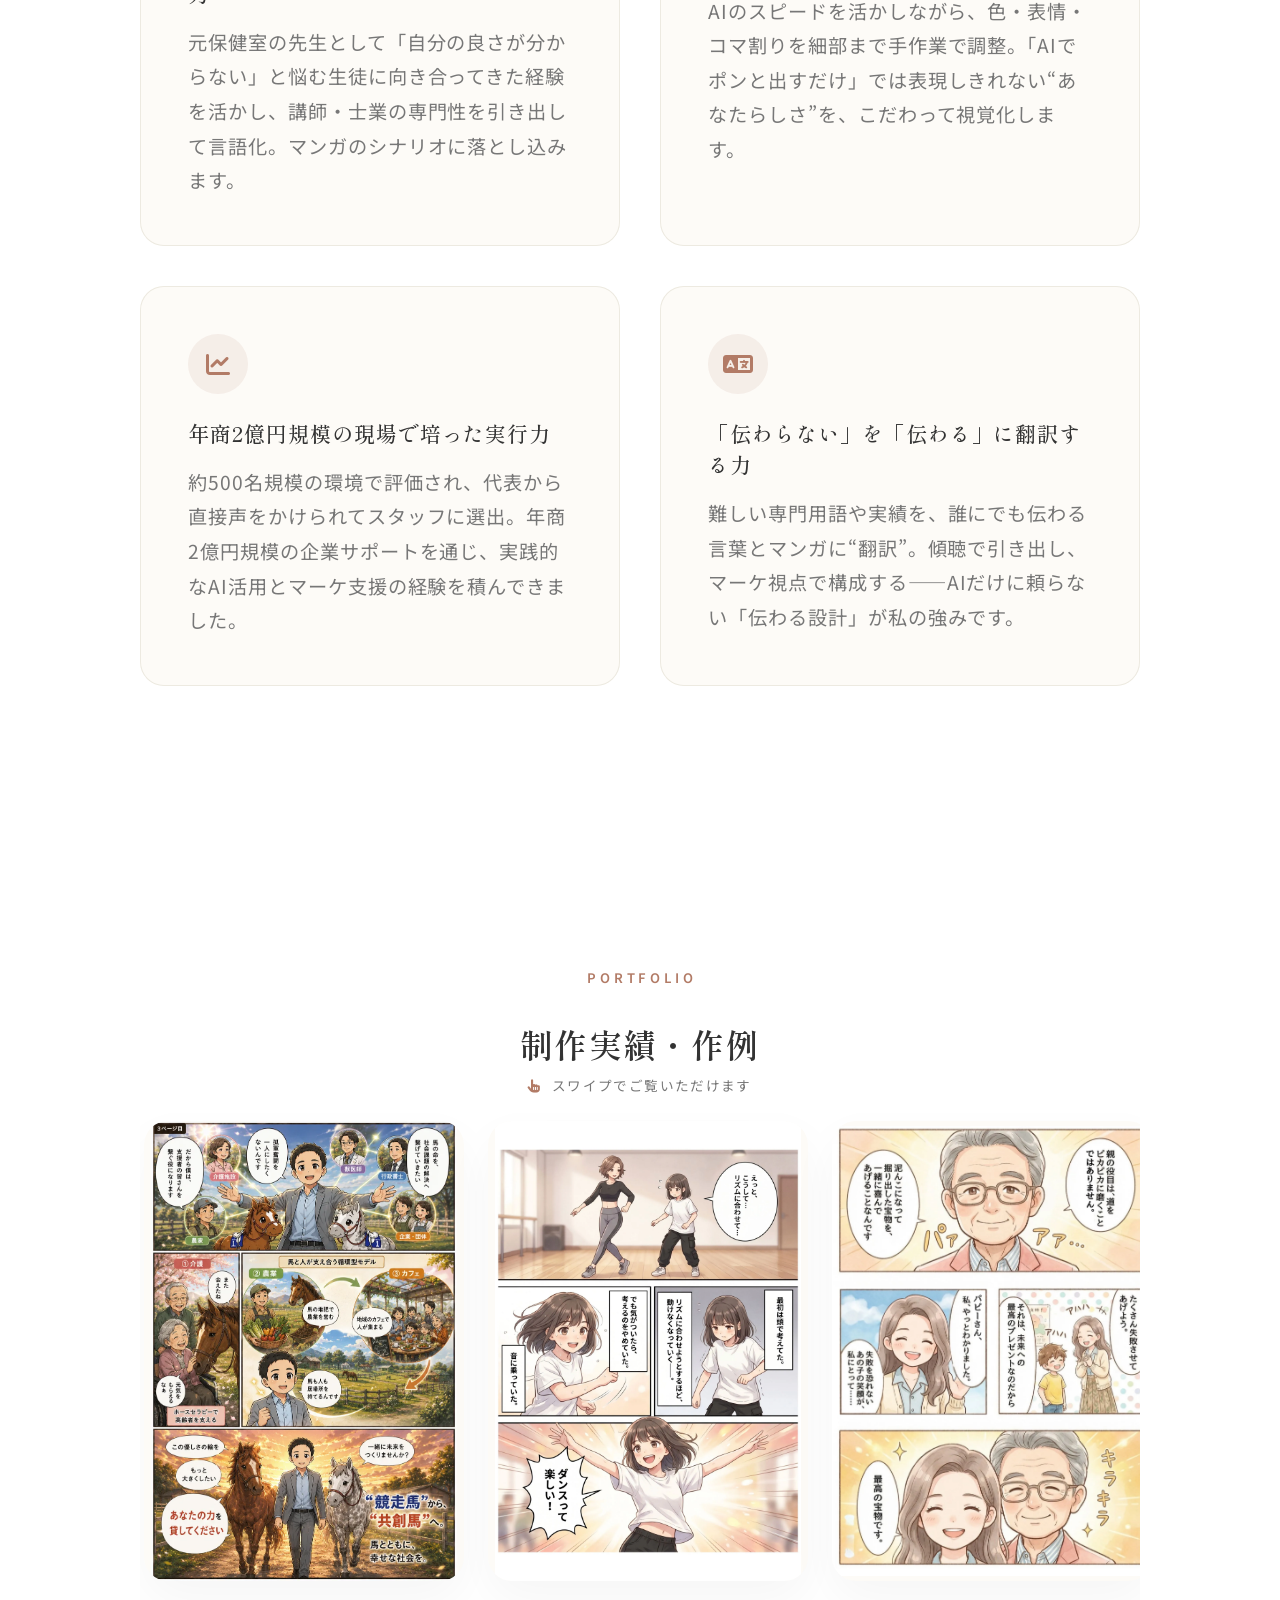
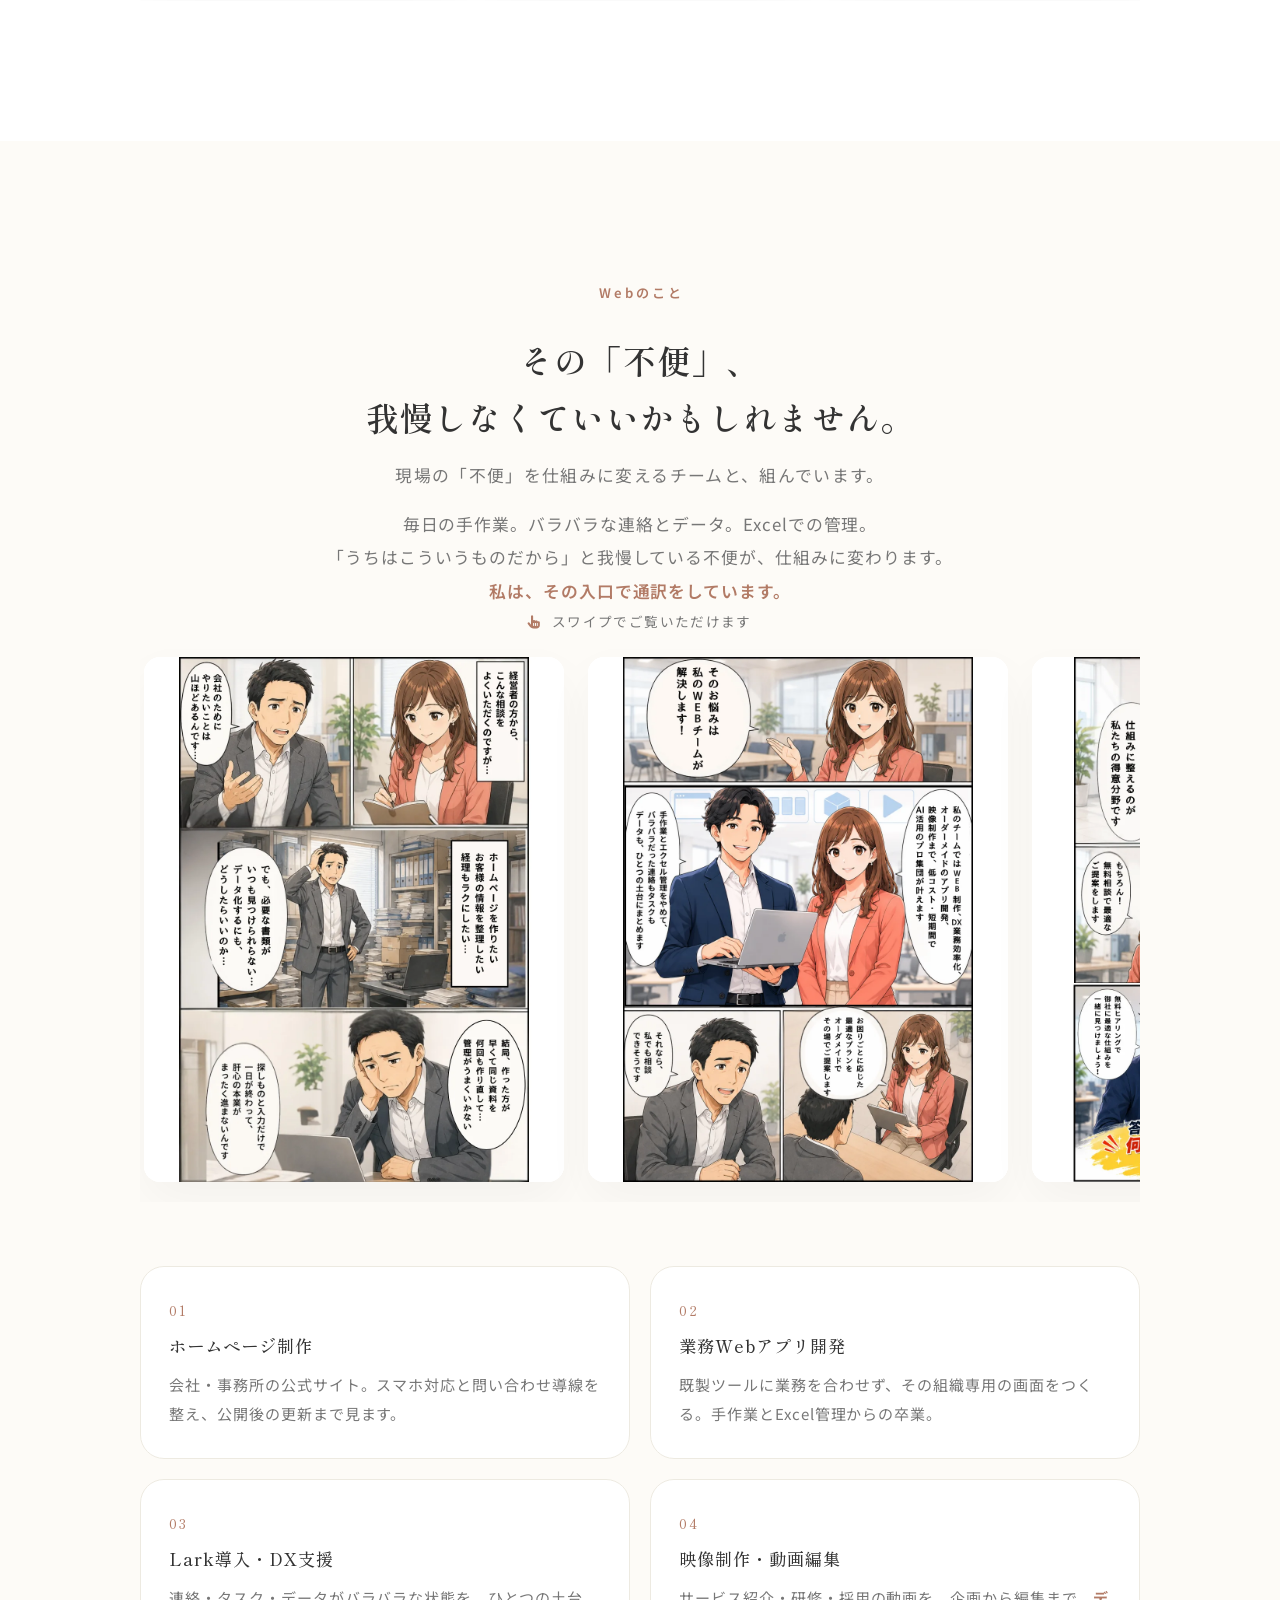
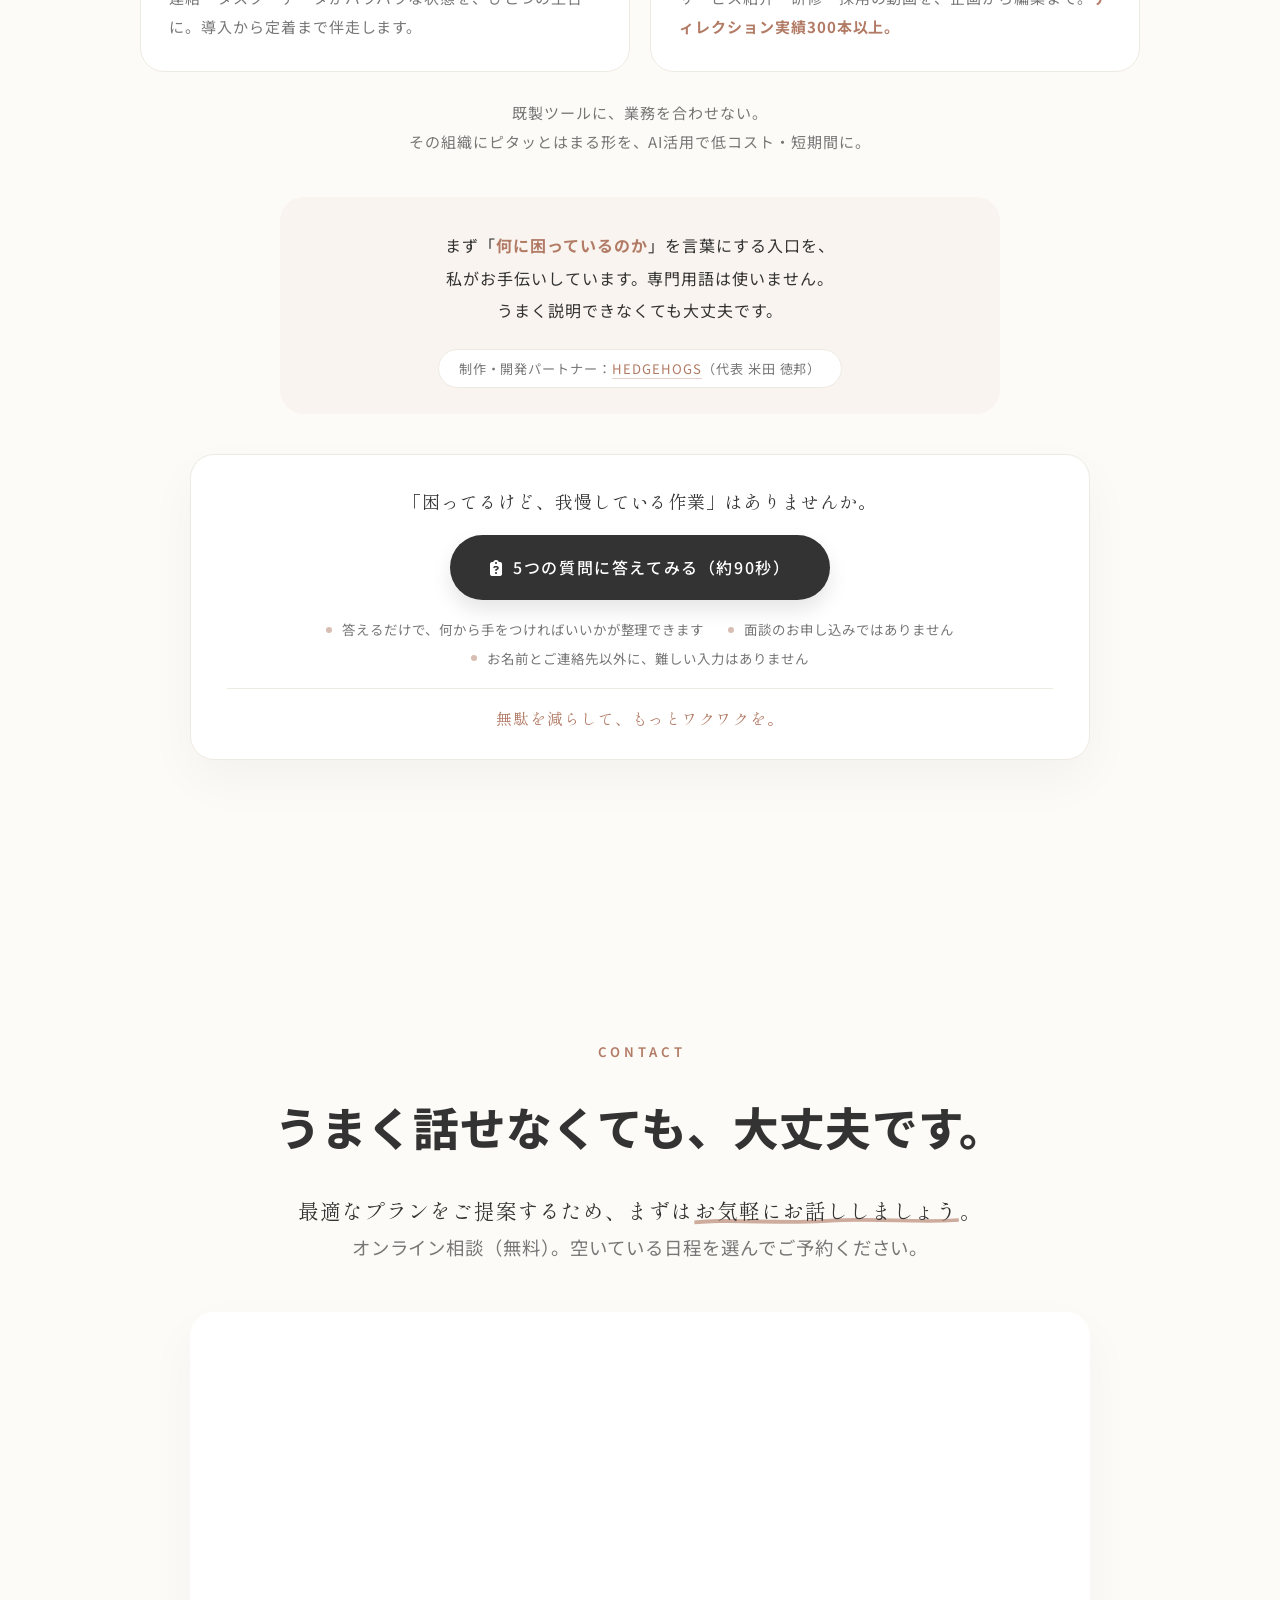
==== commit bd620450: "LP: 金の卵の表記を正式3語に統一（規模・スクールの先生は補足行へ） Co-Authored-By: Claude Opus 5 <noreply@anthropic.com> Claude-Ses" ====
--- a/index.html
+++ b/index.html
@@ -272,7 +272,7 @@
                         </div>
                     </div>
                     <div class="who-card shadow-soft">
-                        <p class="who-tag"><span class="wb">研修講師・</span><span class="wb">セミナー講師・</span><span class="wb">スクールの先生</span></p>
+                        <p class="who-tag"><span class="wb">研修講師・</span><span class="wb">セミナー講師</span></p>
                         <div class="who-card-media">
                             <img src="./images/comic/1.webp" alt="講師の専門性が伝わるようになるマンガ（ビフォー・アフター）" class="clickable-image" loading="lazy">
                         </div>
@@ -309,14 +309,14 @@
                     <div class="referral-card shadow-soft">
                         <h3 class="referral-card-title"><i class="fa-solid fa-comment-dots"></i>マンガでお役に立てる方</h3>
                         <ul class="referral-list">
-                            <li><strong>一人社長・士業事務所（社員5名まで）</strong>
-                                <span class="referral-note">毎週のように自己紹介する場があるのに、毎回、言い方が変わってしまう方</span>
+                            <li><strong>一人社長・士業事務所</strong>
+                                <span class="referral-note">社員5名までの規模。毎週のように自己紹介する場があるのに、毎回、言い方が変わってしまう方</span>
                             </li>
-                            <li><strong>研修講師・セミナー講師・スクールの先生</strong>
-                                <span class="referral-note">登壇資料が文字で埋まっていて、毎回ゼロから作り直している方</span>
+                            <li><strong>研修講師・セミナー講師</strong>
+                                <span class="referral-note">スクールや協会の先生も含みます。登壇資料が文字で埋まっていて、毎回ゼロから作り直している方</span>
                             </li>
-                            <li><strong>創業・事業転換から3年以内の社長（社員30名まで）</strong>
-                                <span class="referral-note">パンフレットがなく、目に見えないサービスを毎回その場で説明している方</span>
+                            <li><strong>創業・事業転換から3年以内の社長</strong>
+                                <span class="referral-note">社員30名まで。パンフレットがなく、目に見えないサービスを毎回その場で説明している方</span>
                             </li>
                         </ul>
                     </div>
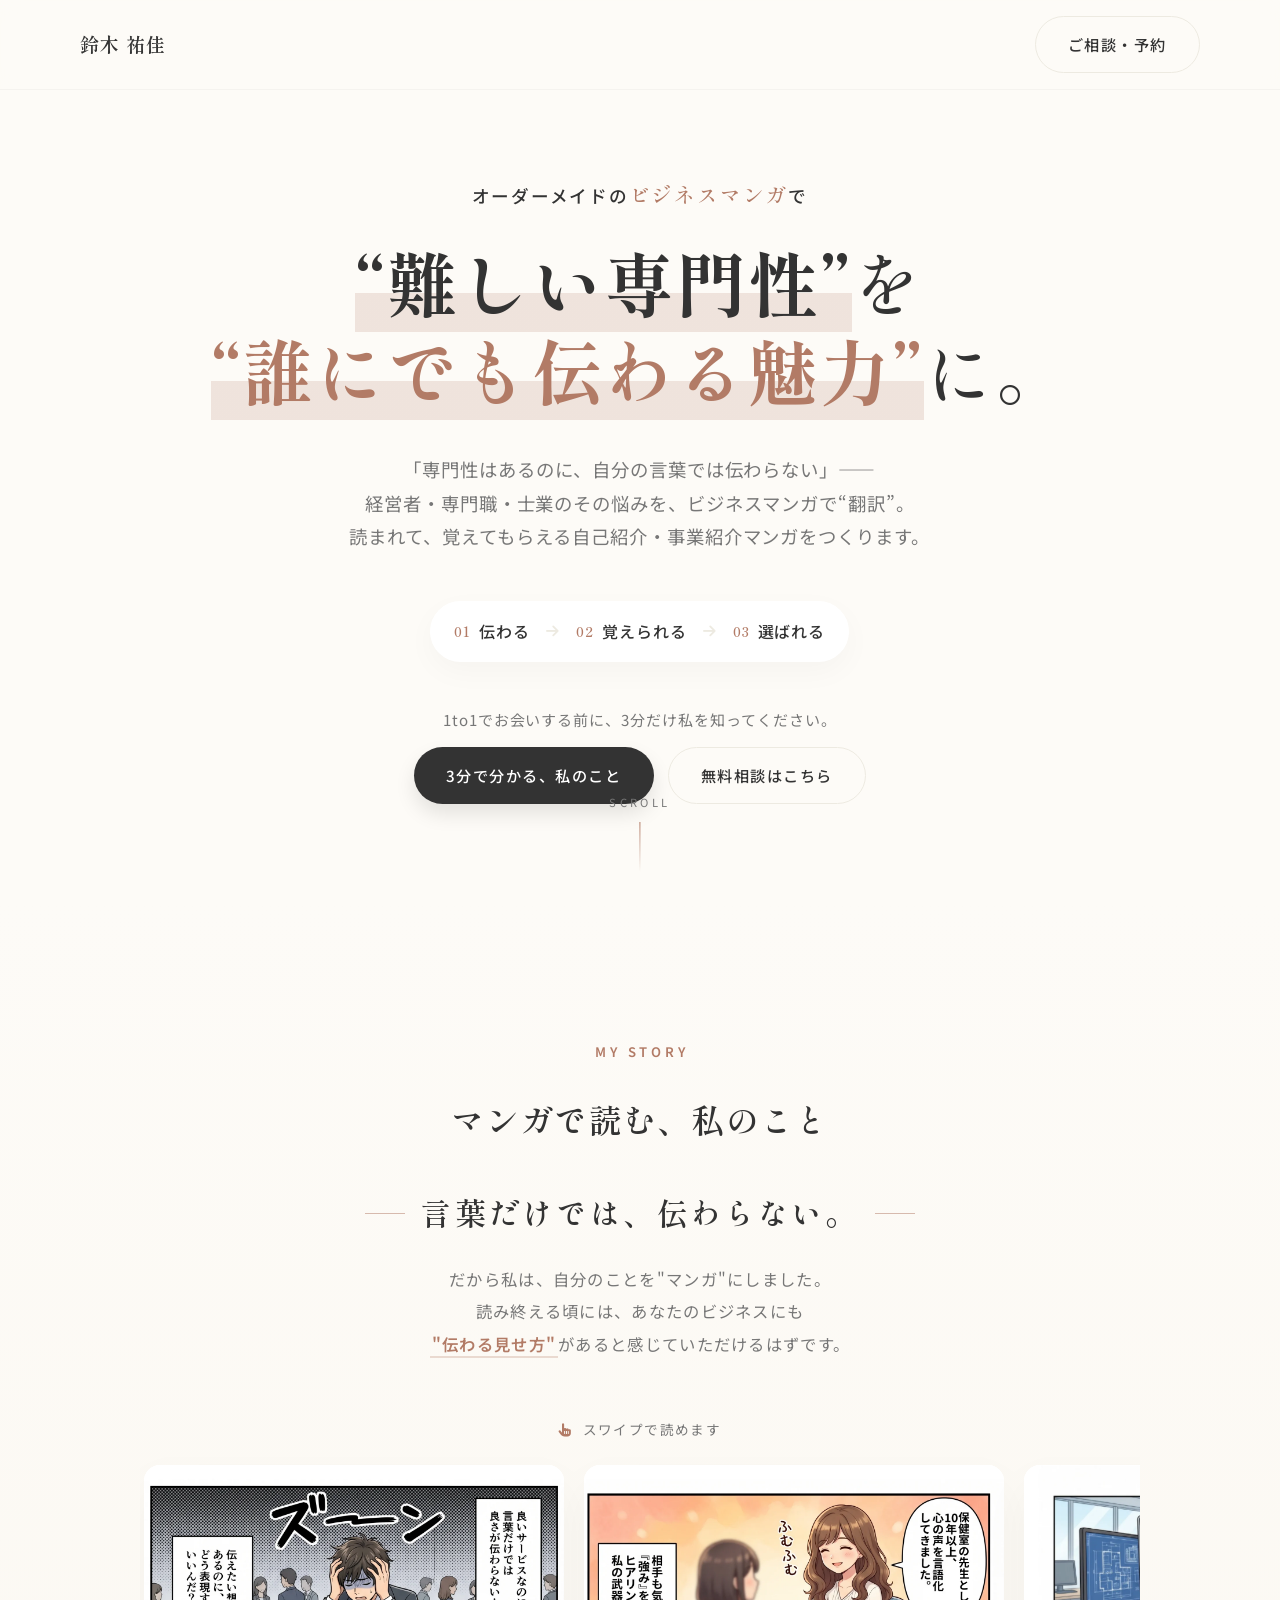
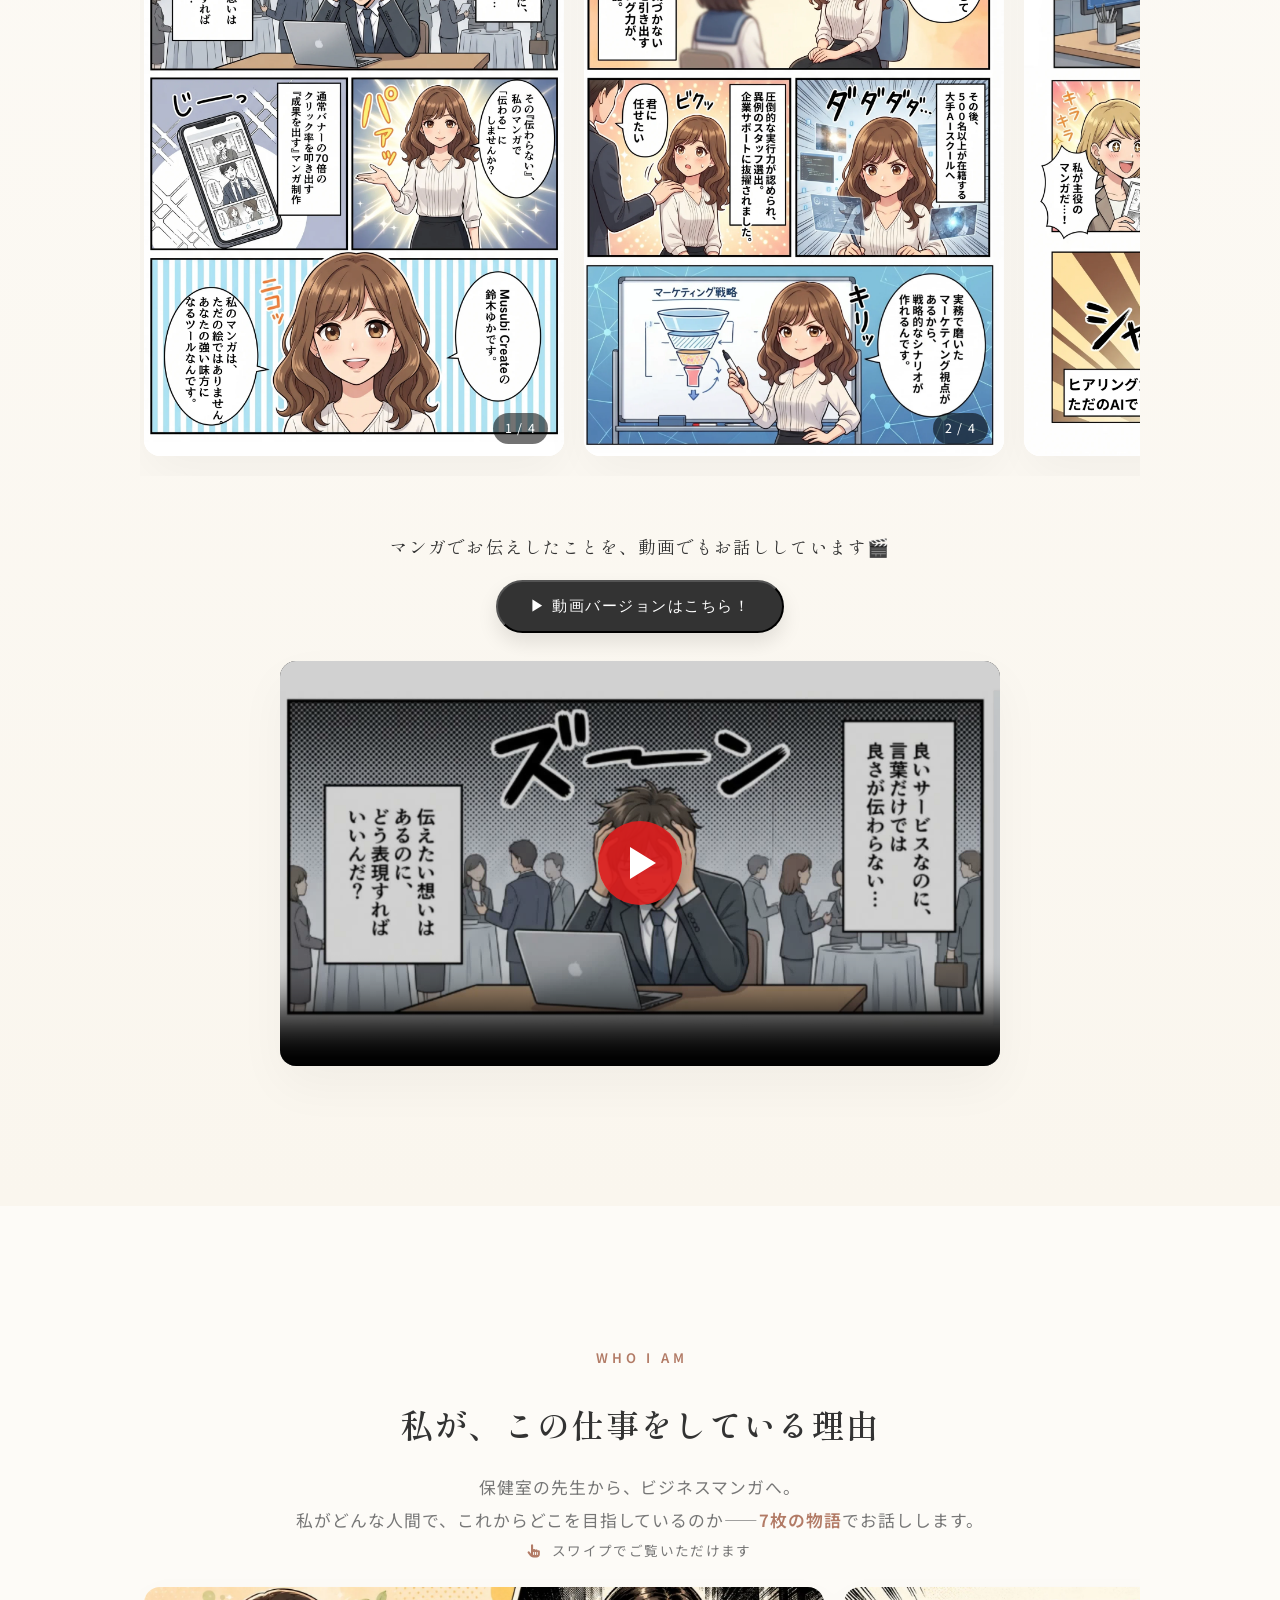
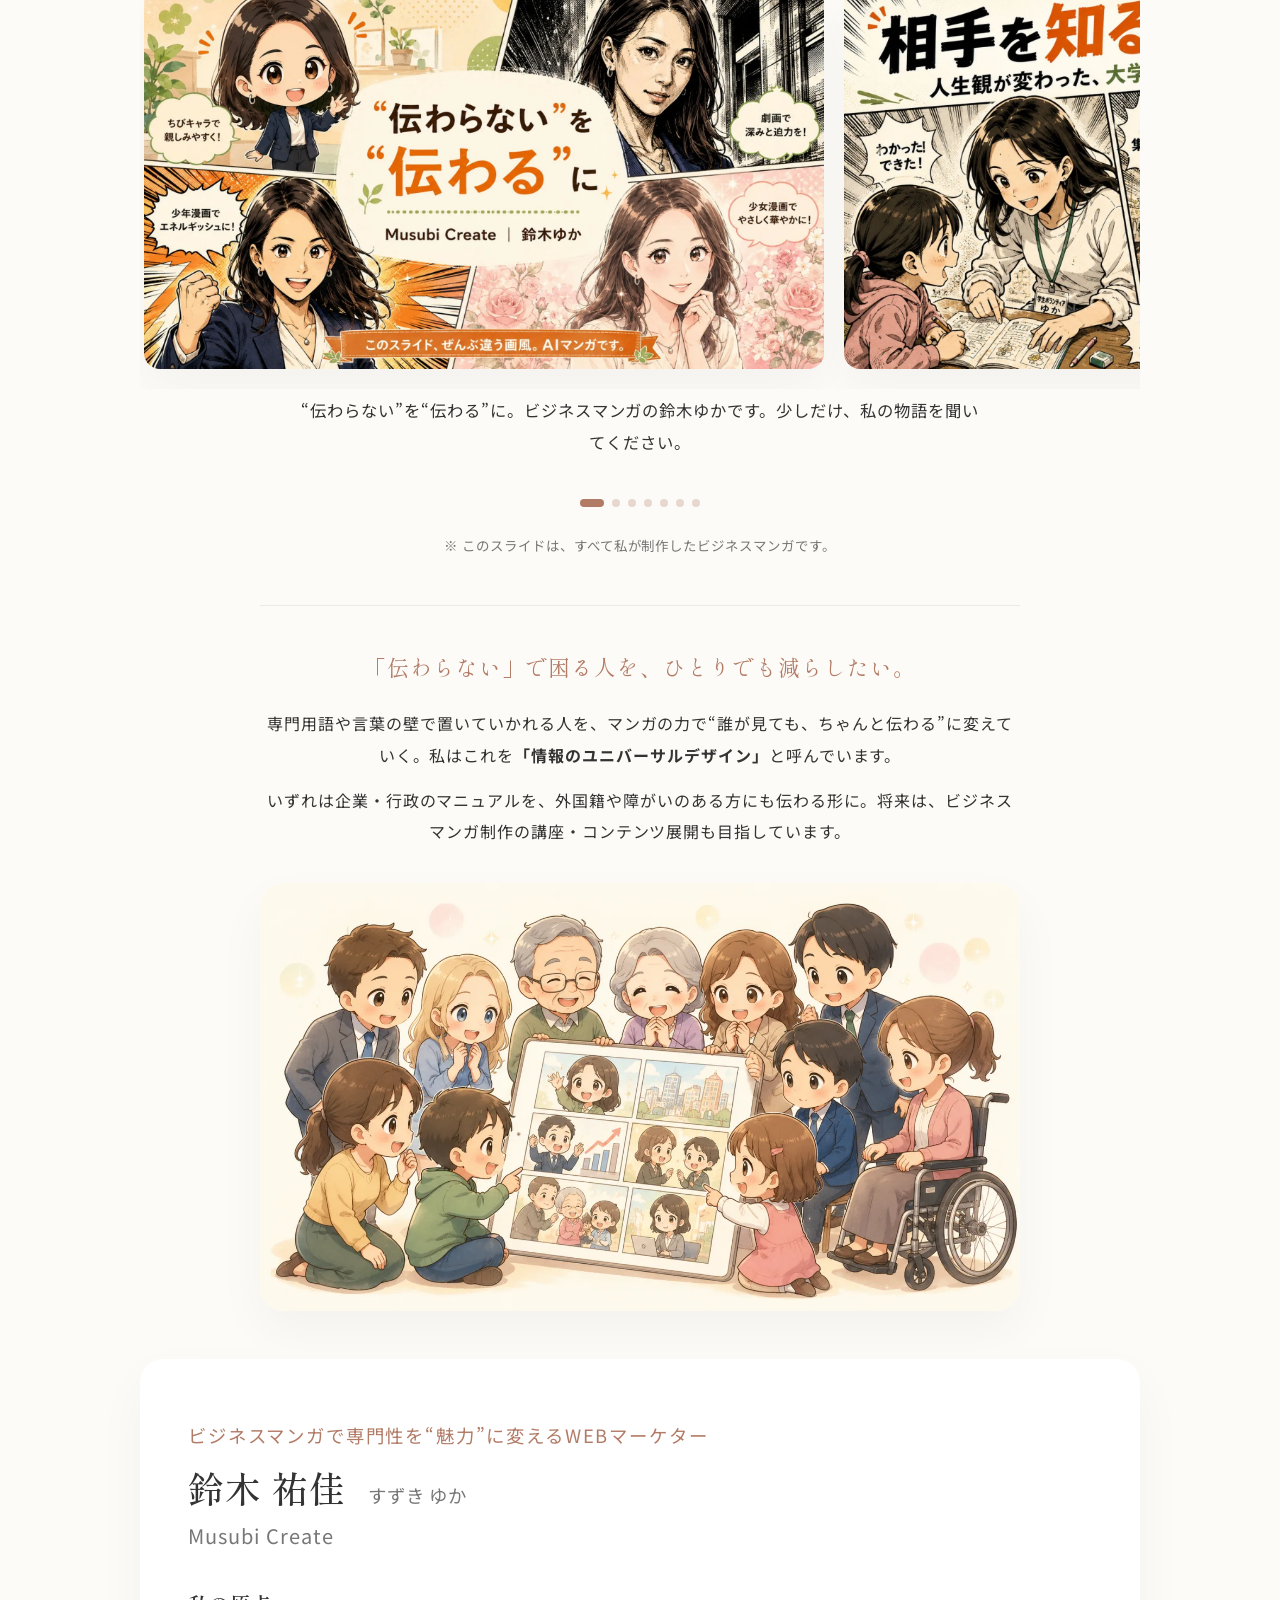
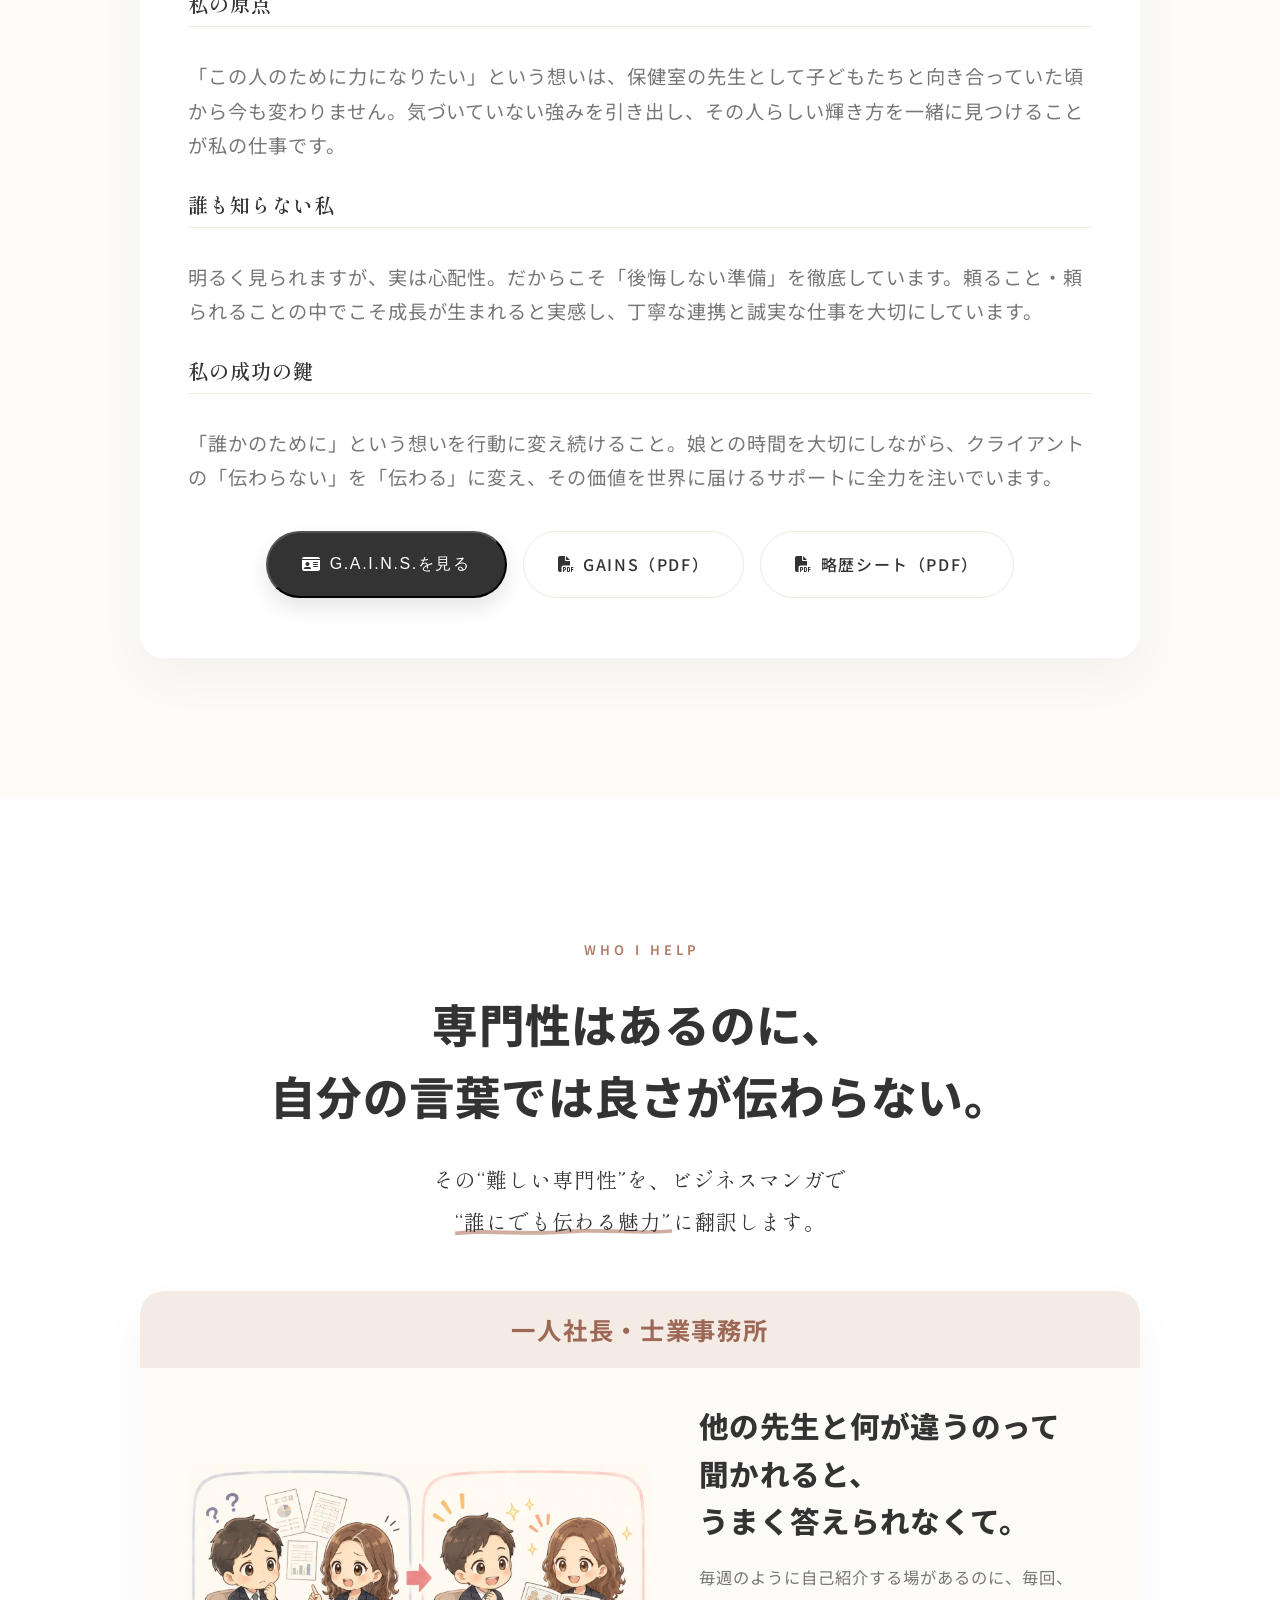
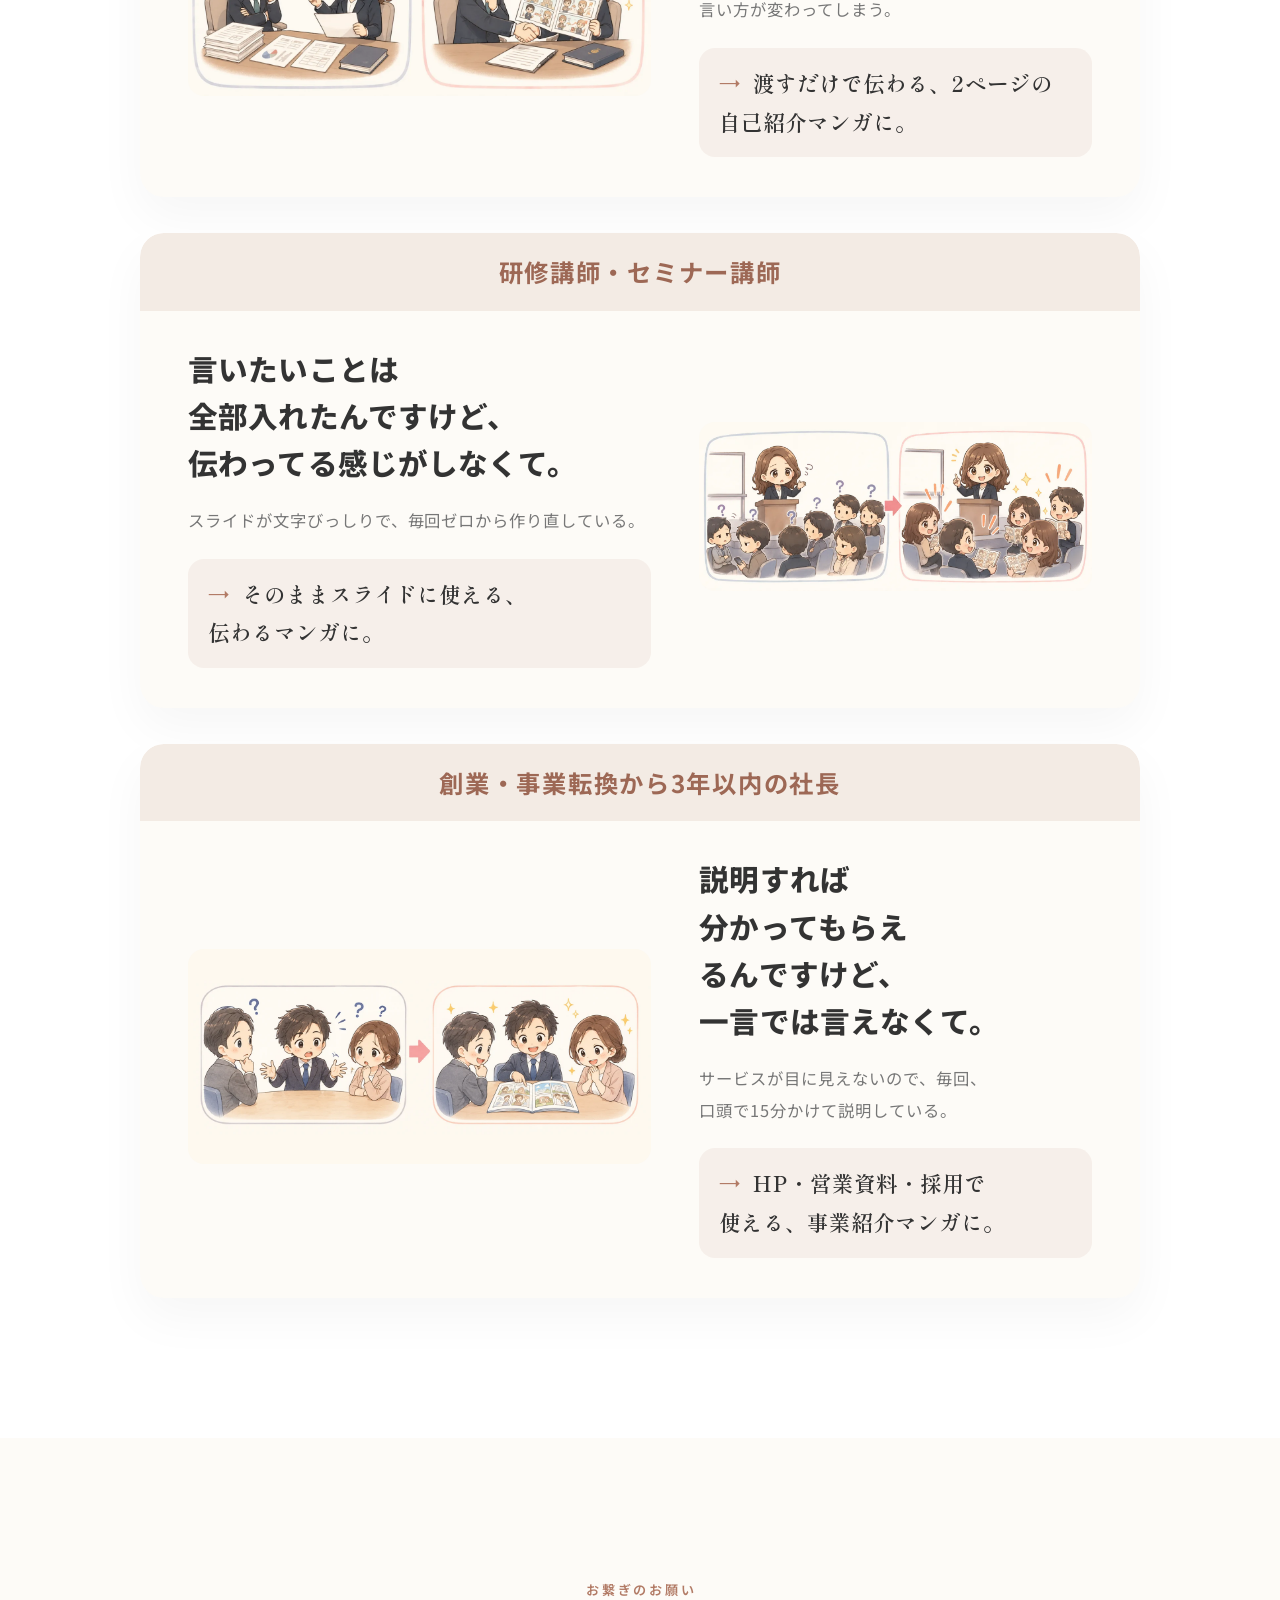
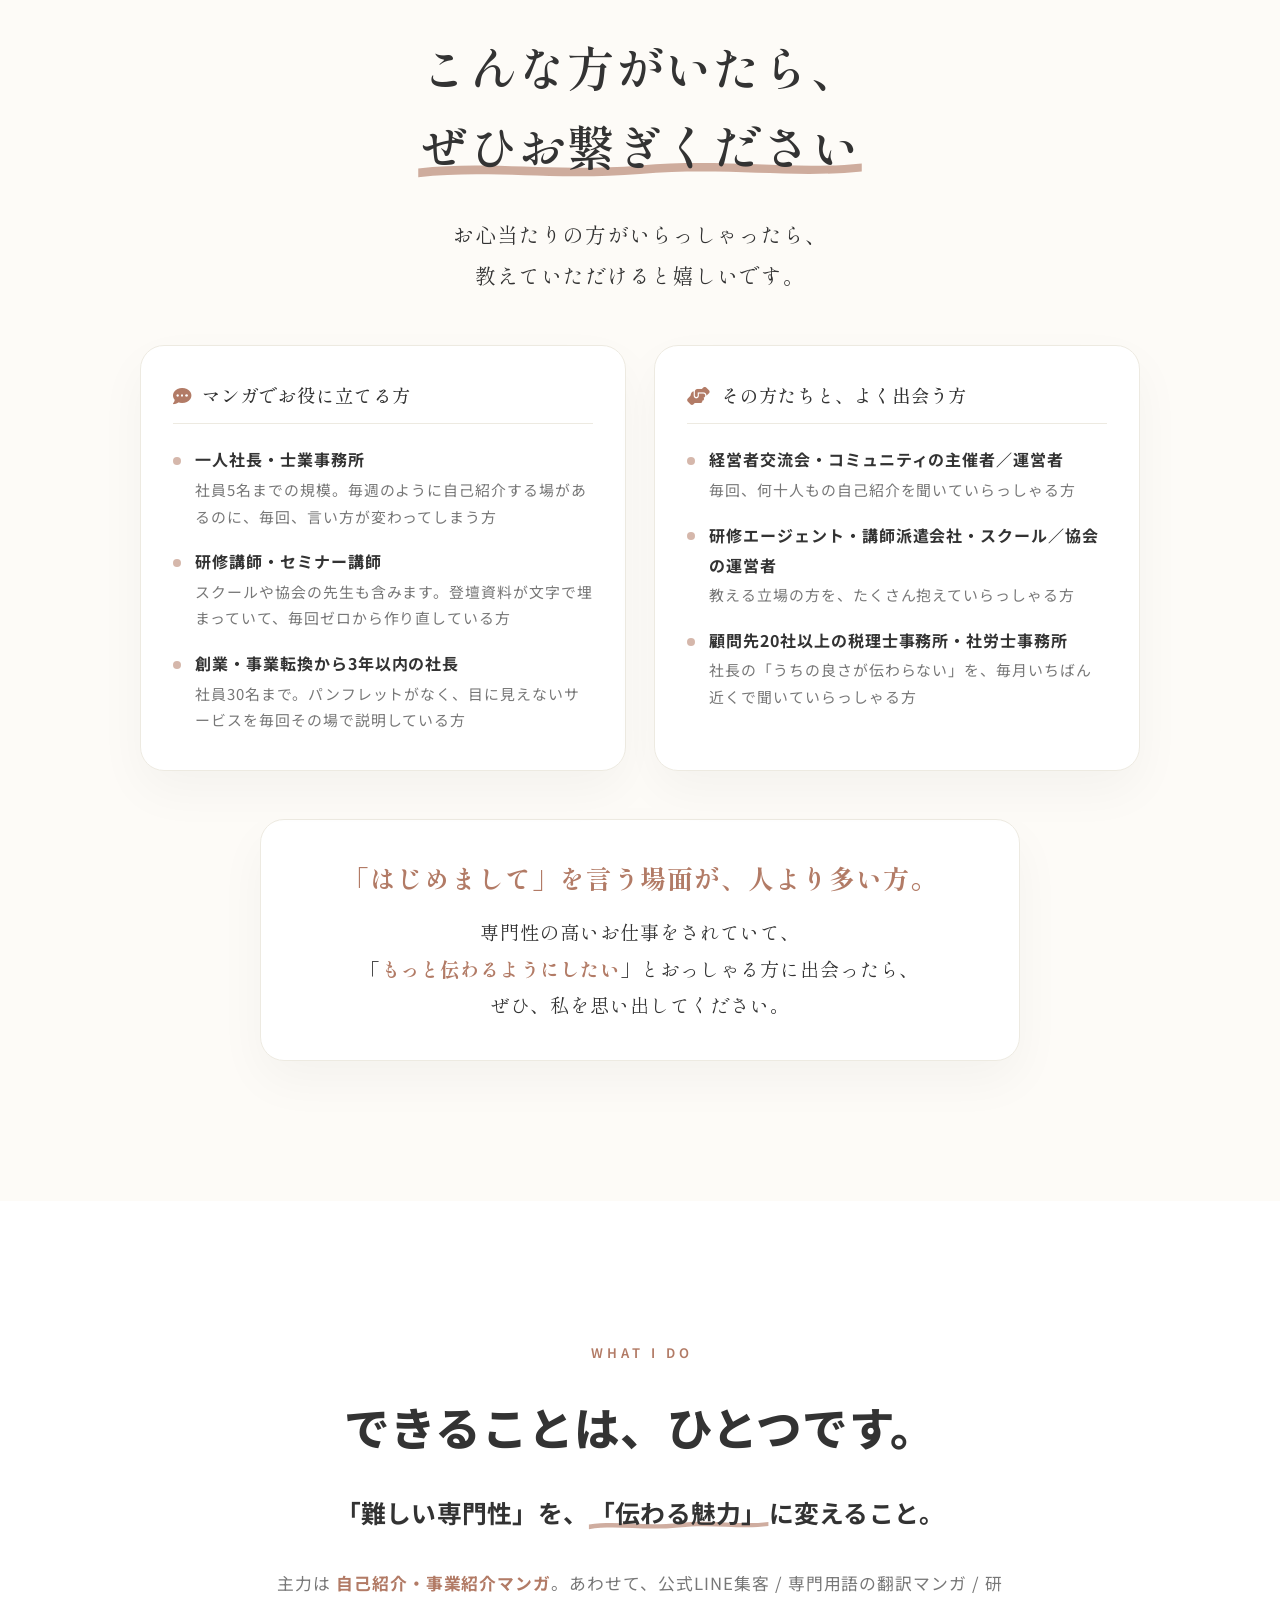
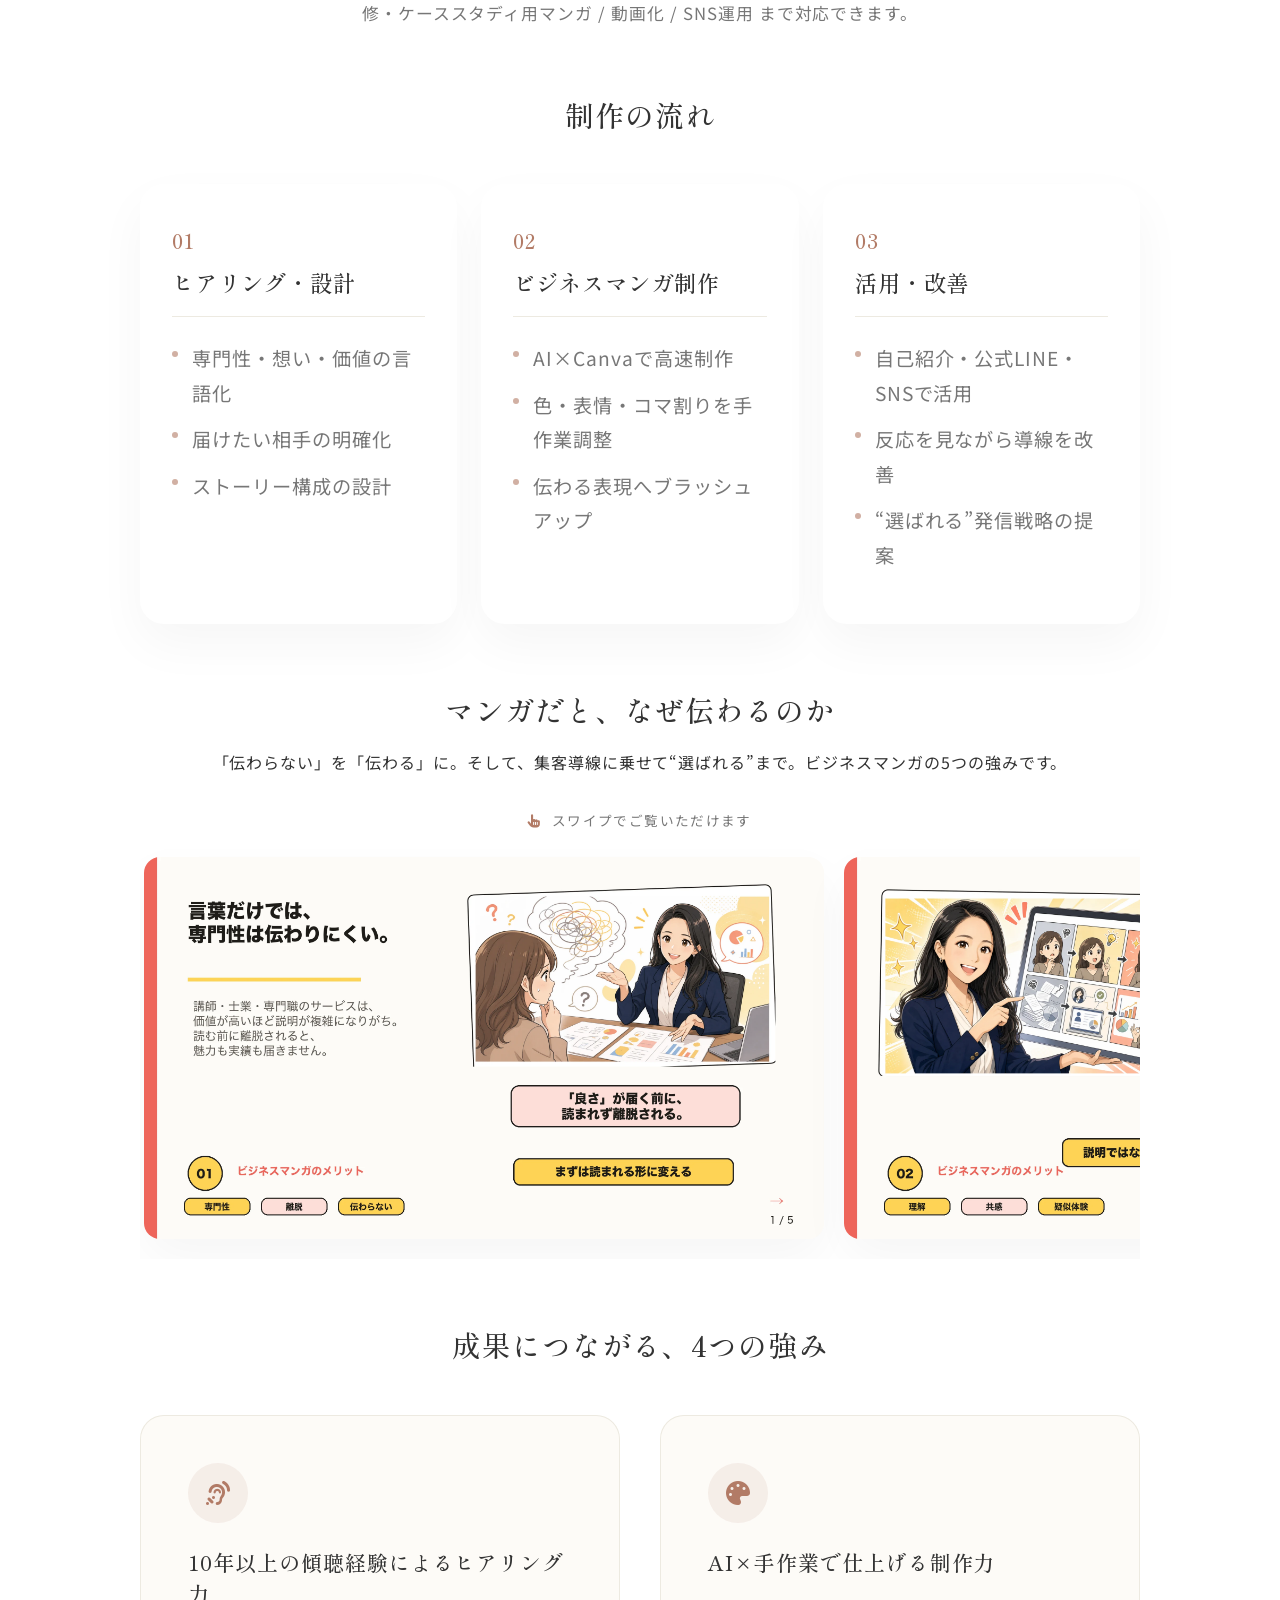
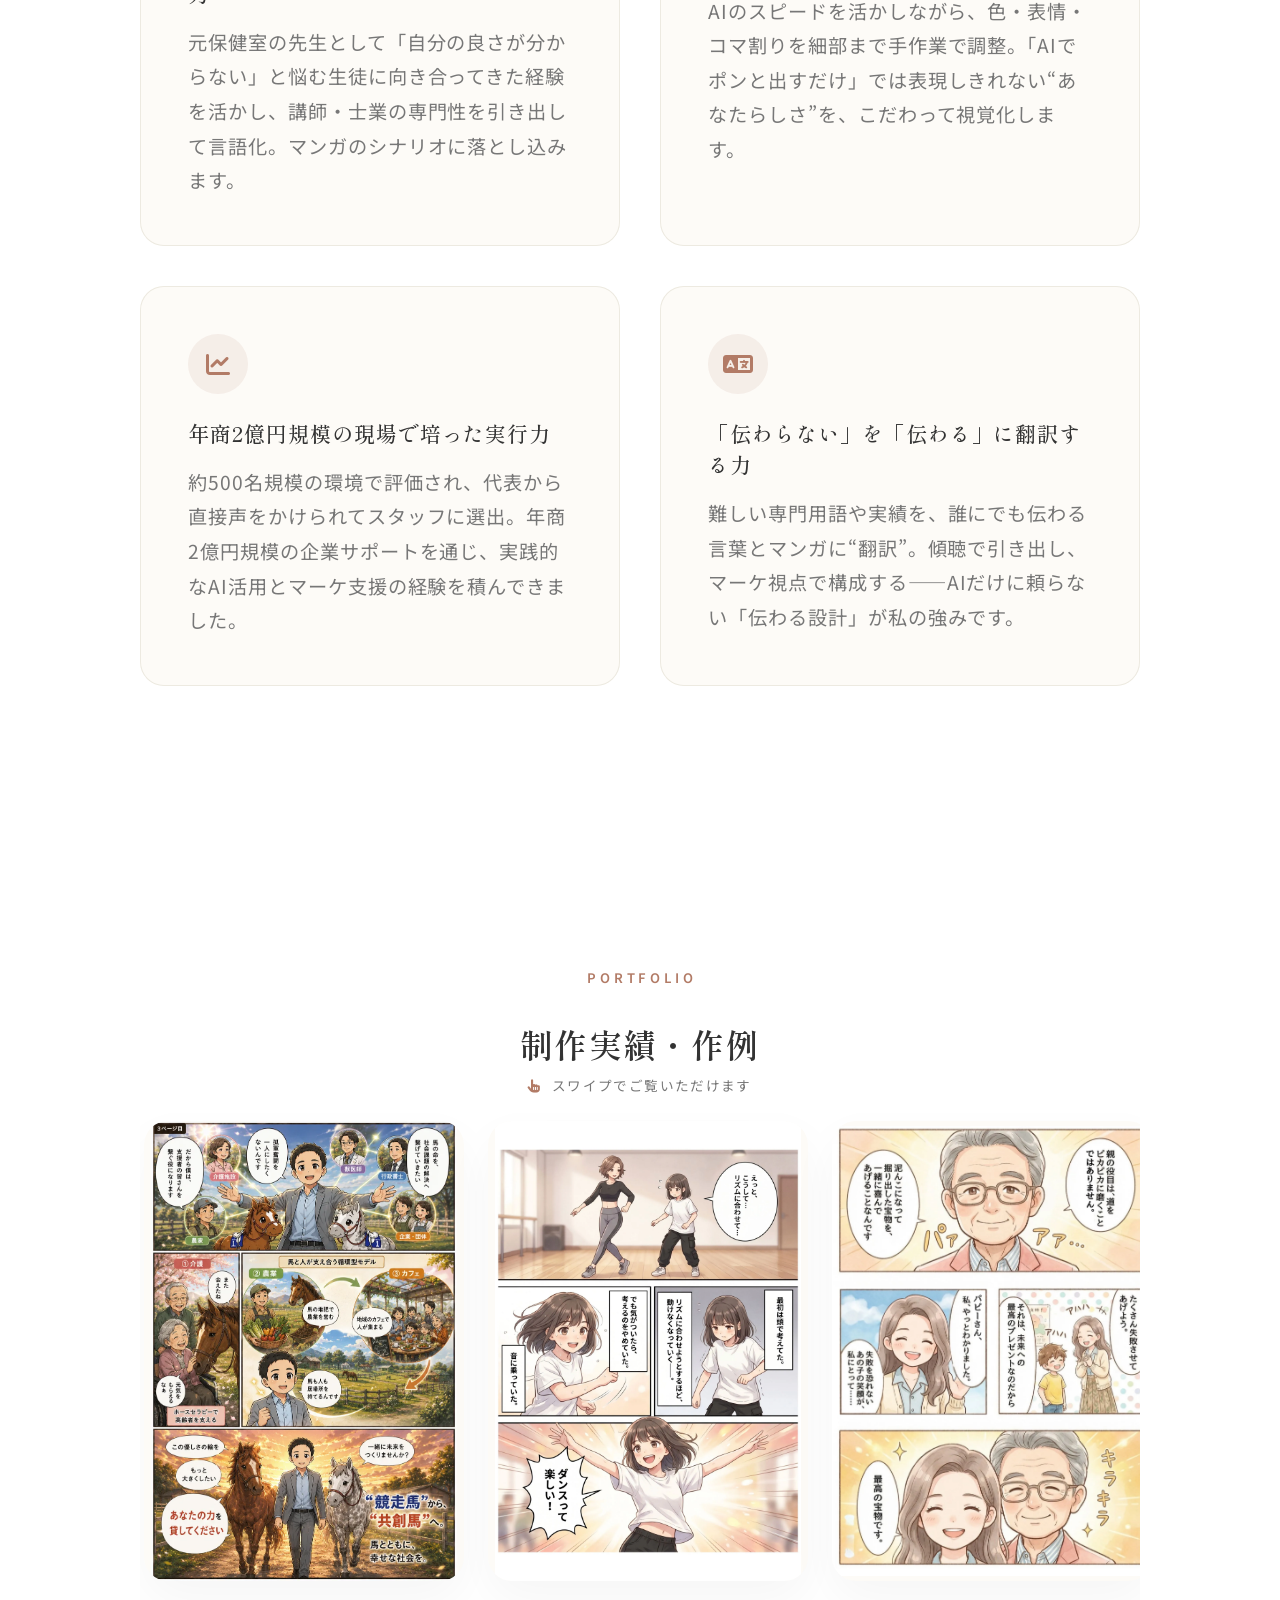
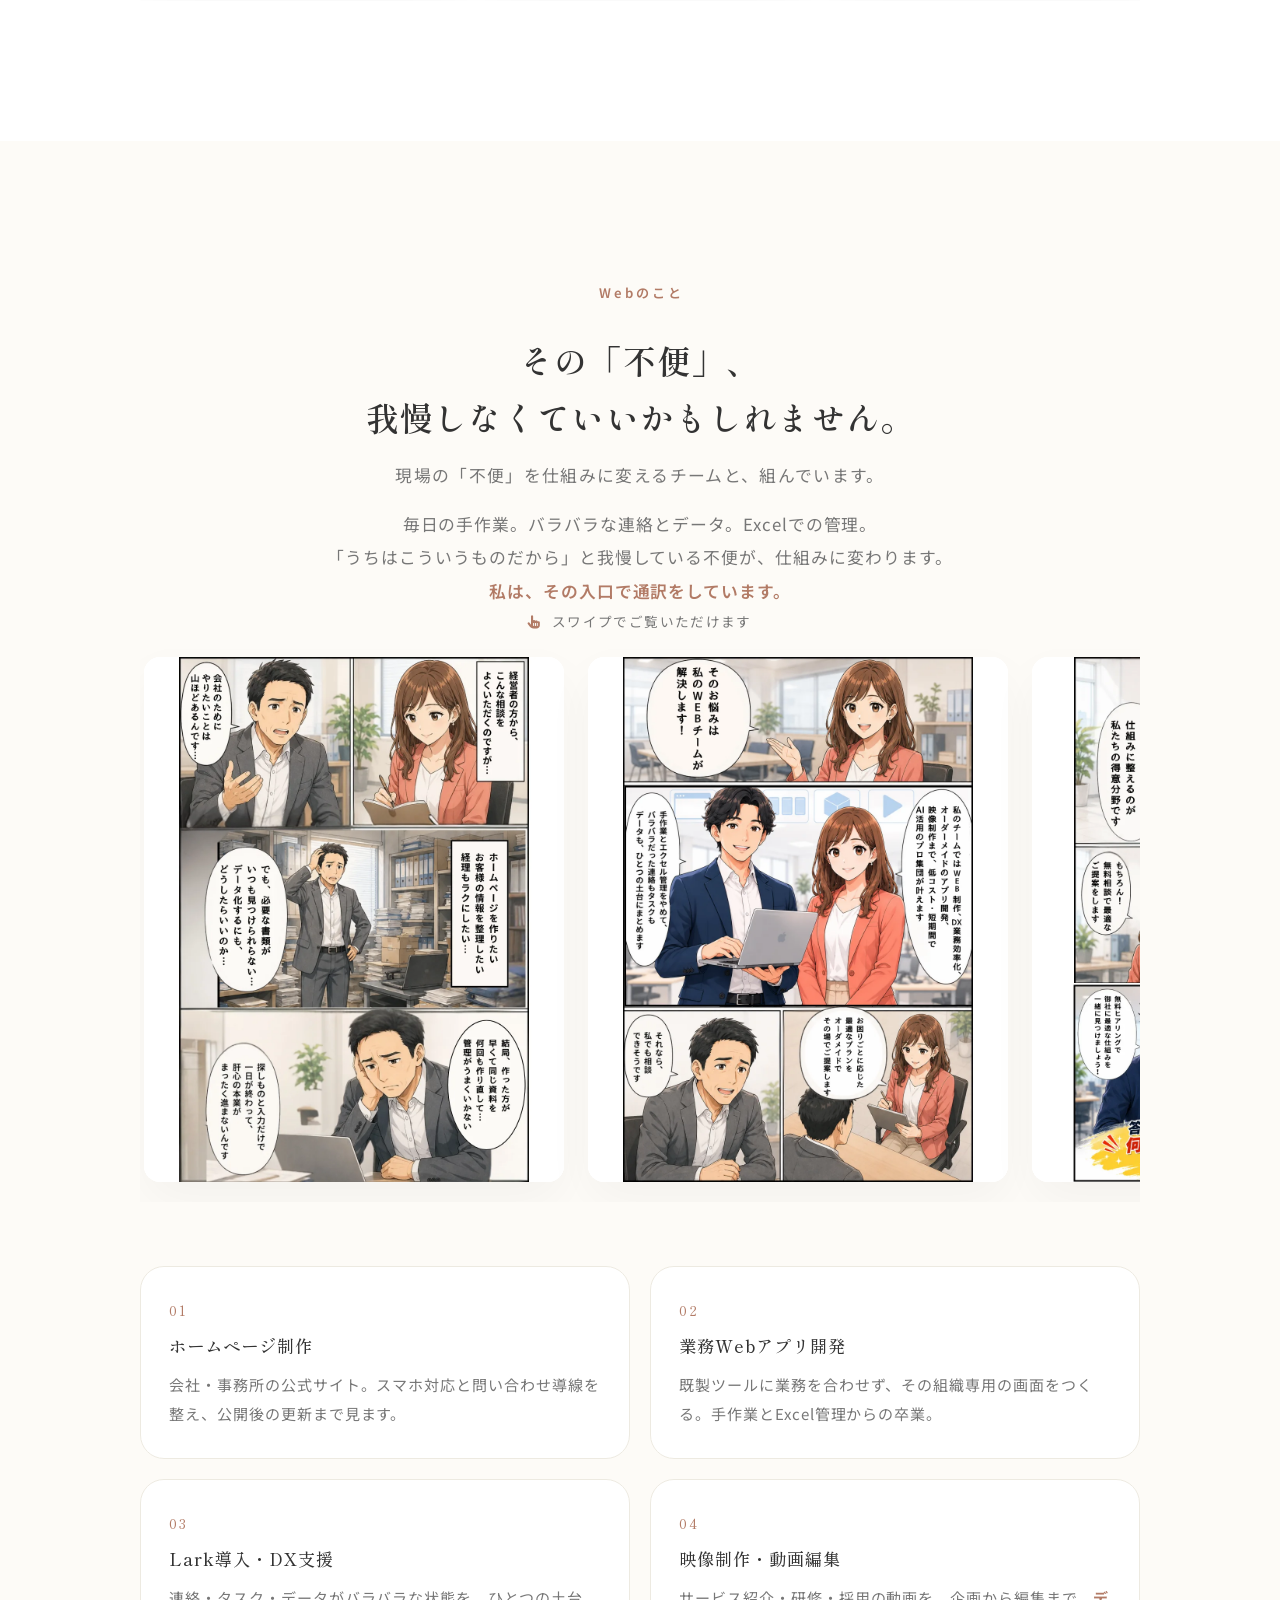
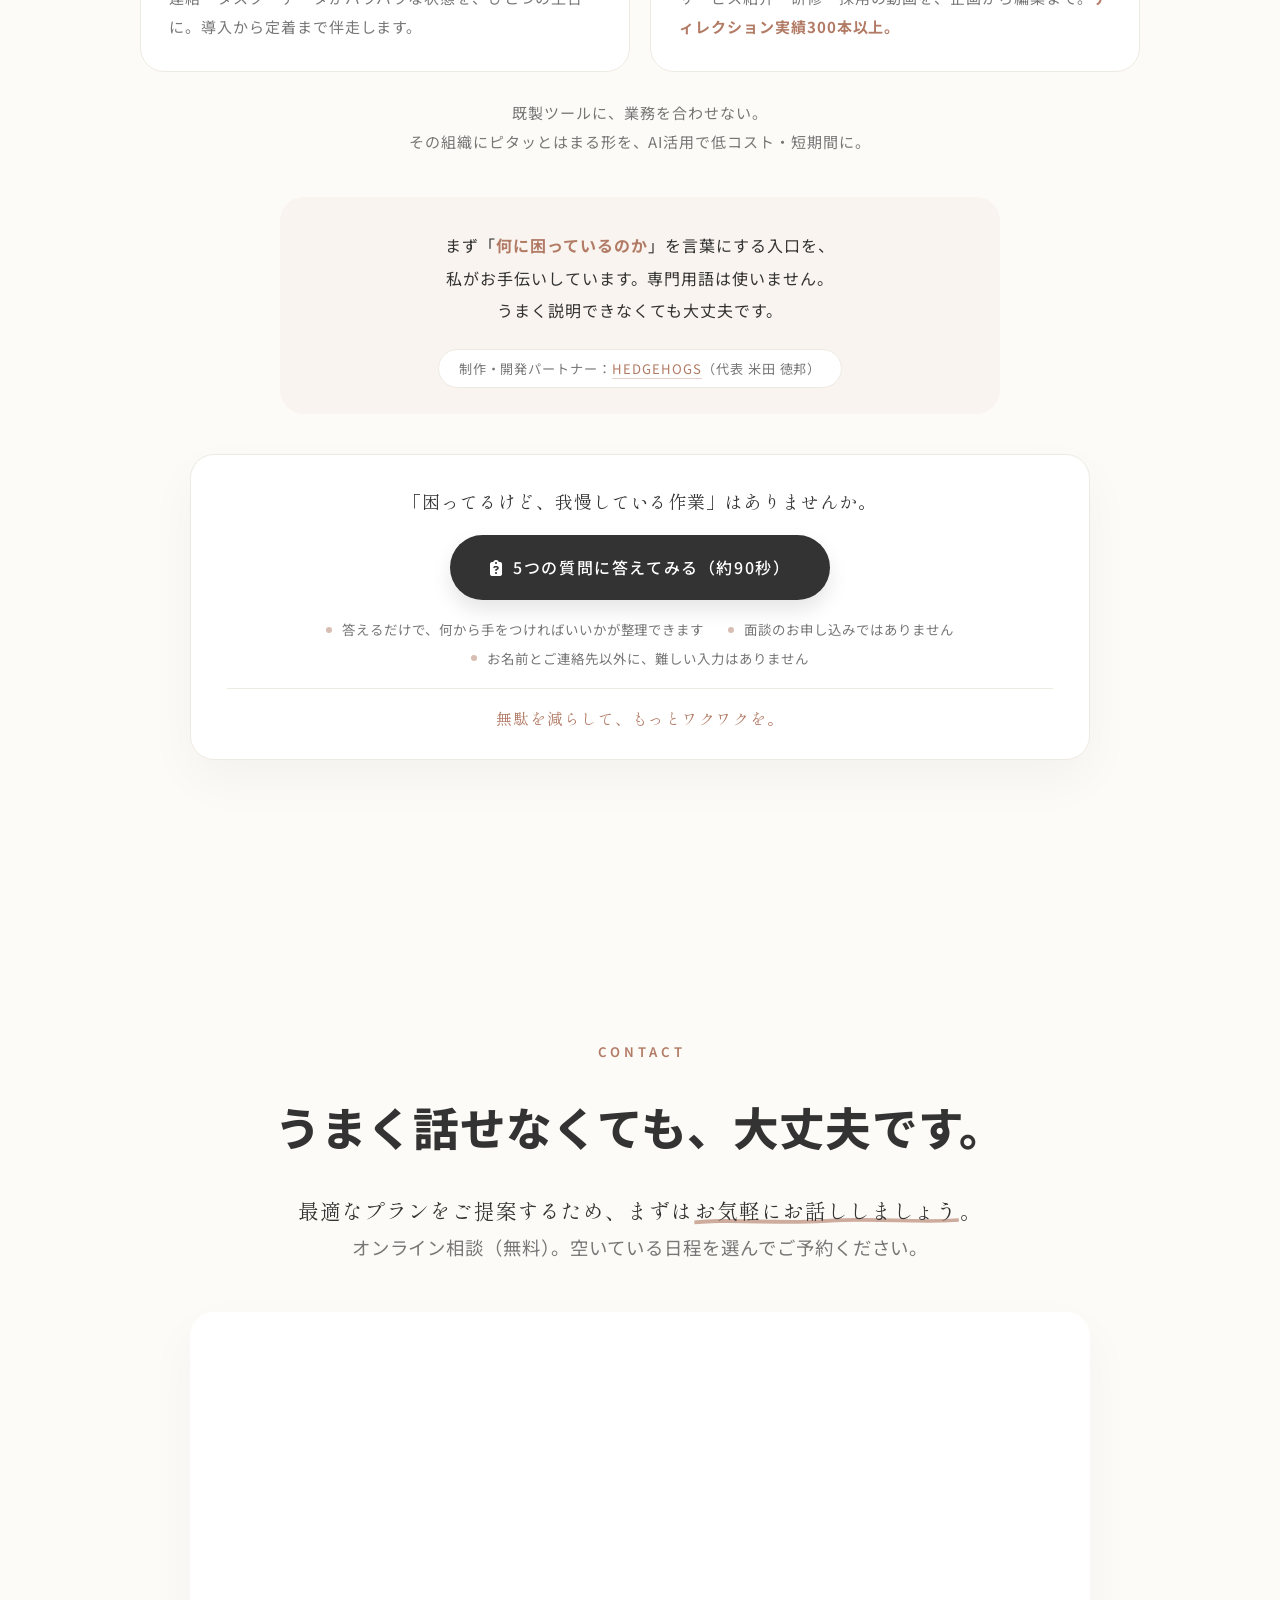
==== commit 1f8248e9: "GAINS: 金の卵・金のガチョウ v2 を掲載し、PDFとモーダルを刷新 - GAINS.pdf を再生成（_gains/GAINS.html をChromeヘッドレスでA4 1ページに） - 金の" ====
--- a/index.html
+++ b/index.html
@@ -587,8 +587,24 @@
                 <h4><span>S</span> Skills｜スキル</h4>
                 <p>【主力】自己紹介・事業紹介マンガ／ビジネスマンガ制作（AI×手作業）／「伝わらない」を「伝わる」に翻訳する力／公式LINE・SNS運用／傾聴力・言語化力／UTAGE・ファネル設計。</p>
             </div>
+            <div class="gains-block">
+                <h4><span>🥚</span> 金の卵｜お役に立てる方</h4>
+                <ol class="gains-list">
+                    <li><b>一人社長・士業事務所</b><span>社員5名まで。毎週のように自己紹介する場があるのに、毎回、言い方が変わってしまう方</span></li>
+                    <li><b>研修講師・セミナー講師</b><span>スクール・協会の先生も含む。登壇資料が文字で埋まり、毎回ゼロから作り直している方</span></li>
+                    <li><b>創業・事業転換から3年以内の社長</b><span>社員30名まで。パンフレットがなく、目に見えないサービスを毎回その場で説明している方</span></li>
+                </ol>
+            </div>
+            <div class="gains-block">
+                <h4><span>🦢</span> 金のガチョウ｜よく出会う方</h4>
+                <ol class="gains-list">
+                    <li><b>経営者交流会・異業種交流会・コミュニティの主催者／運営者</b><span>毎回、何十人もの自己紹介を聞いている方</span></li>
+                    <li><b>研修エージェント・講師派遣会社・スクール／協会の運営者</b><span>教える立場の方を、たくさん抱えている方</span></li>
+                    <li><b>顧問先20社以上の税理士事務所・社労士事務所</b><span>社長の「うちの良さが伝わらない」を、毎月いちばん近くで聞いている方</span></li>
+                </ol>
+            </div>
             <div class="gains-trigger">
-                つないでほしい人：「“自分の専門性が、どうも伝わらない”が口ぐせの、セミナー／研修講師さん・士業さん」
+                つないでほしい人：「はじめまして」を言う場面が、人より多い方。専門性の高いお仕事をされていて「もっと伝わるようにしたい」とおっしゃる方に出会ったら、ぜひ、私を思い出してください。
             </div>
 
             <div class="info-modal-actions">
--- a/styles.css
+++ b/styles.css
@@ -1853,6 +1853,11 @@
     background: var(--accent); color: #fff; font-family: var(--font-heading); font-size: 0.9rem;
 }
 .gains-block p { color: var(--text-light); font-size: 0.98rem; margin: 0; }
+.gains-list { margin: 0; padding-left: 1.3em; }
+.gains-list li { margin-bottom: 10px; font-size: 0.98rem; color: var(--text-main); }
+.gains-list li b { display: block; font-weight: 700; }
+.gains-list li span { display: block; color: var(--text-light); font-size: 0.9rem; line-height: 1.8; }
+
 .gains-trigger { margin-top: 20px; background: rgba(178, 123, 102, 0.1); border-radius: var(--radius-md); padding: 16px 20px; font-size: 0.95rem; color: var(--text-main); }
 .info-modal-actions { display: flex; gap: 12px; justify-content: center; margin-top: 28px; flex-wrap: wrap; }
 
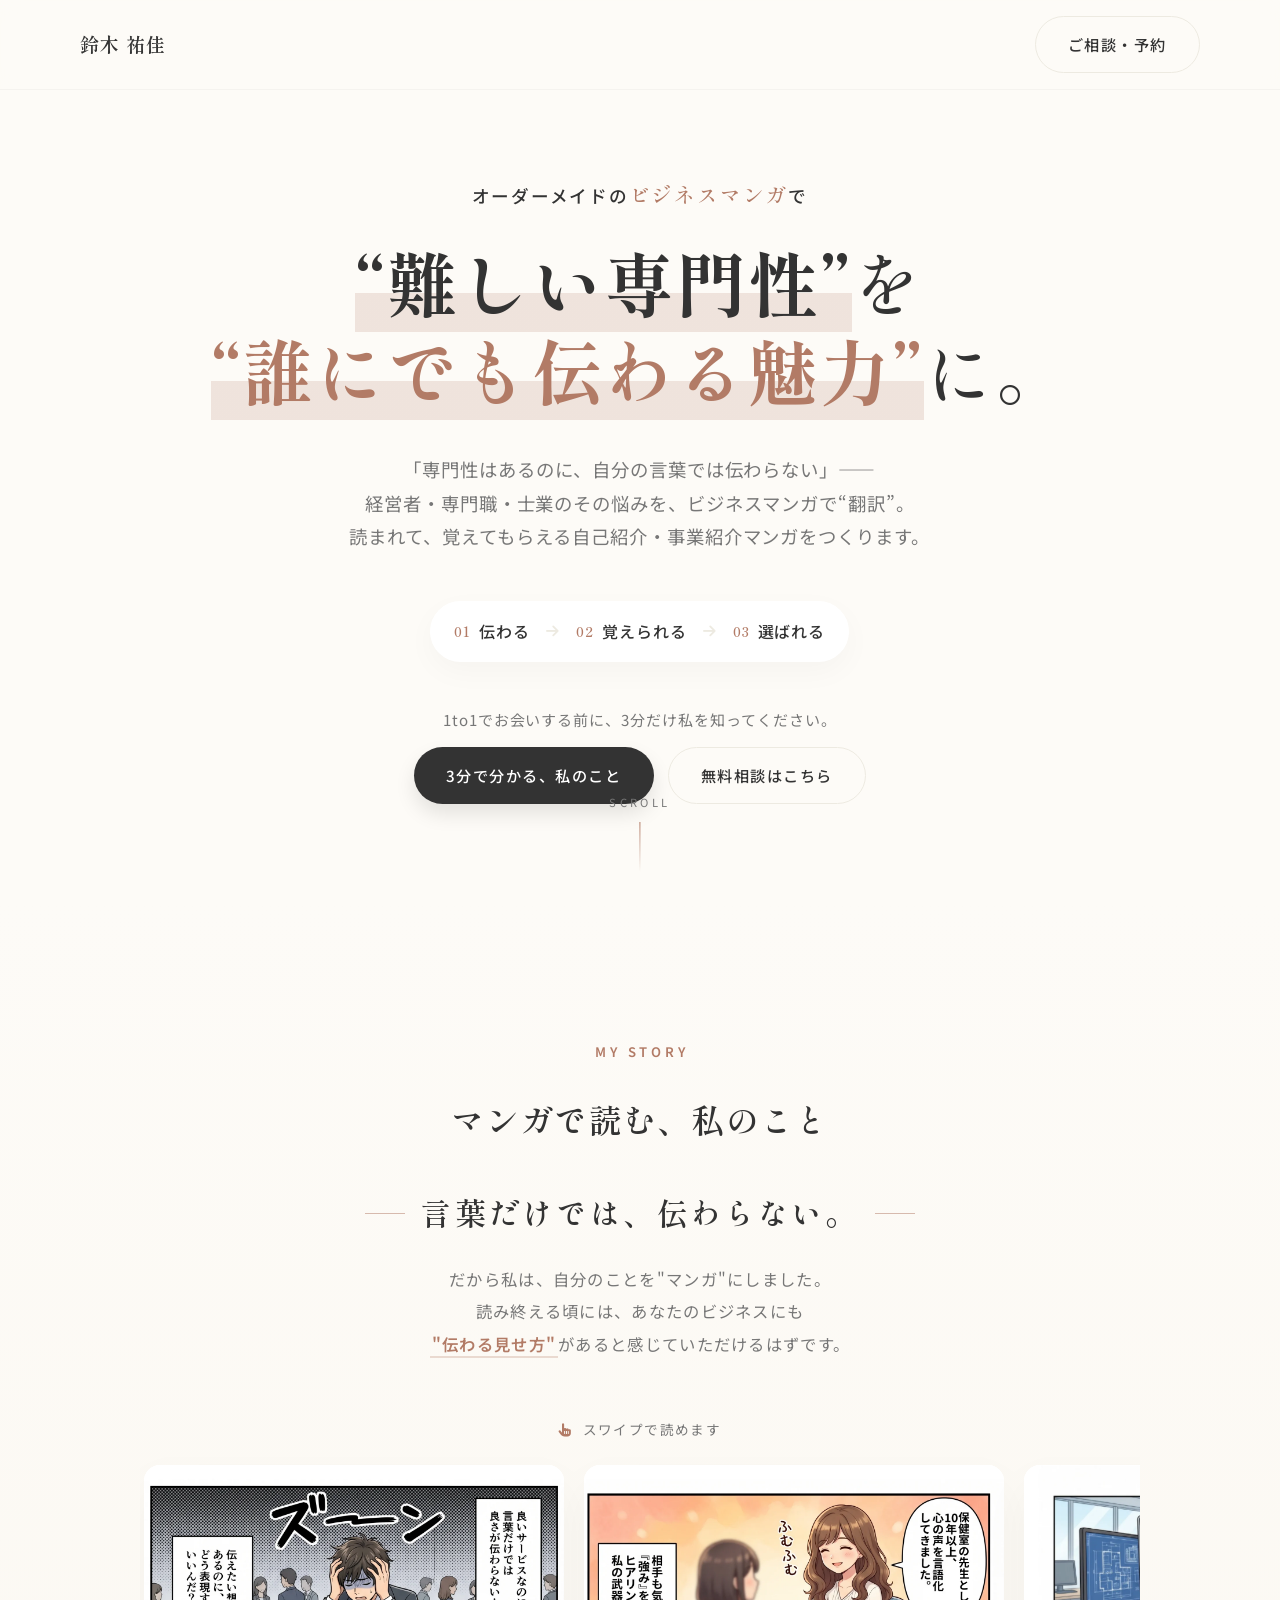
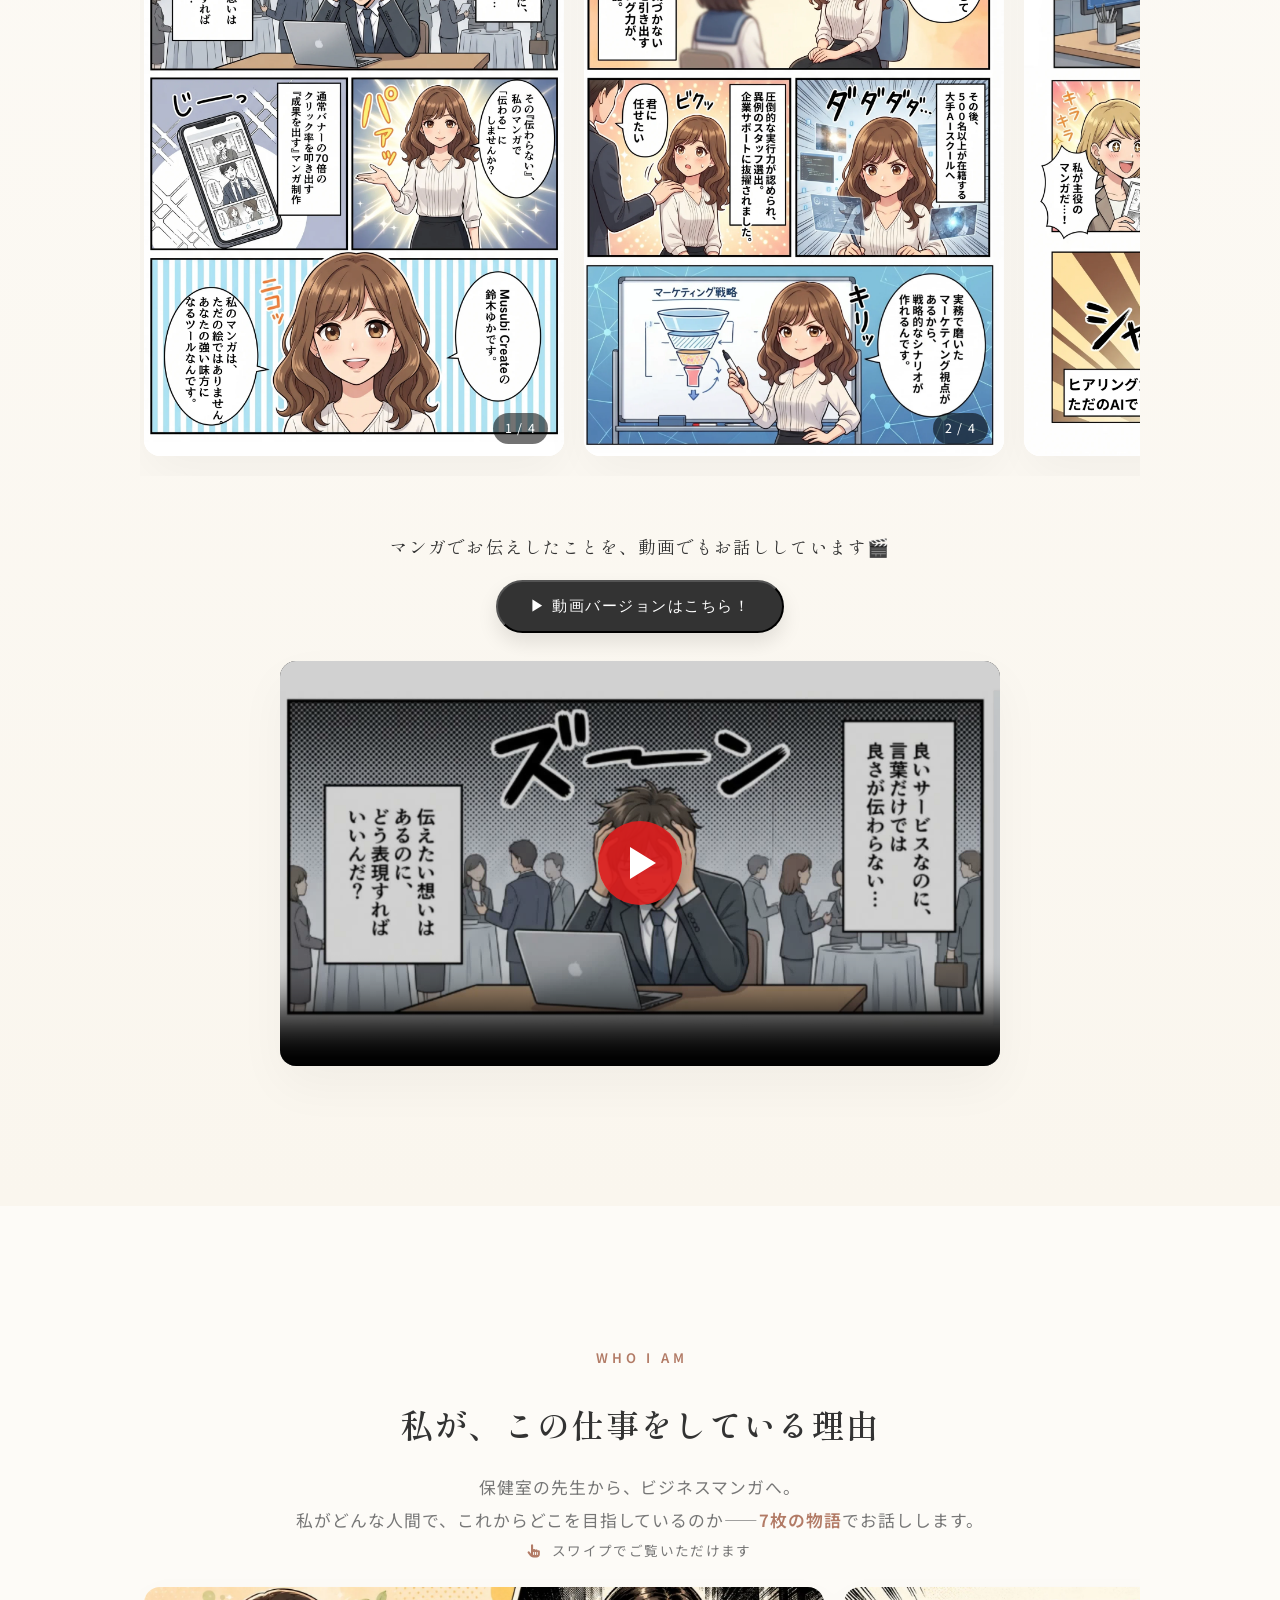
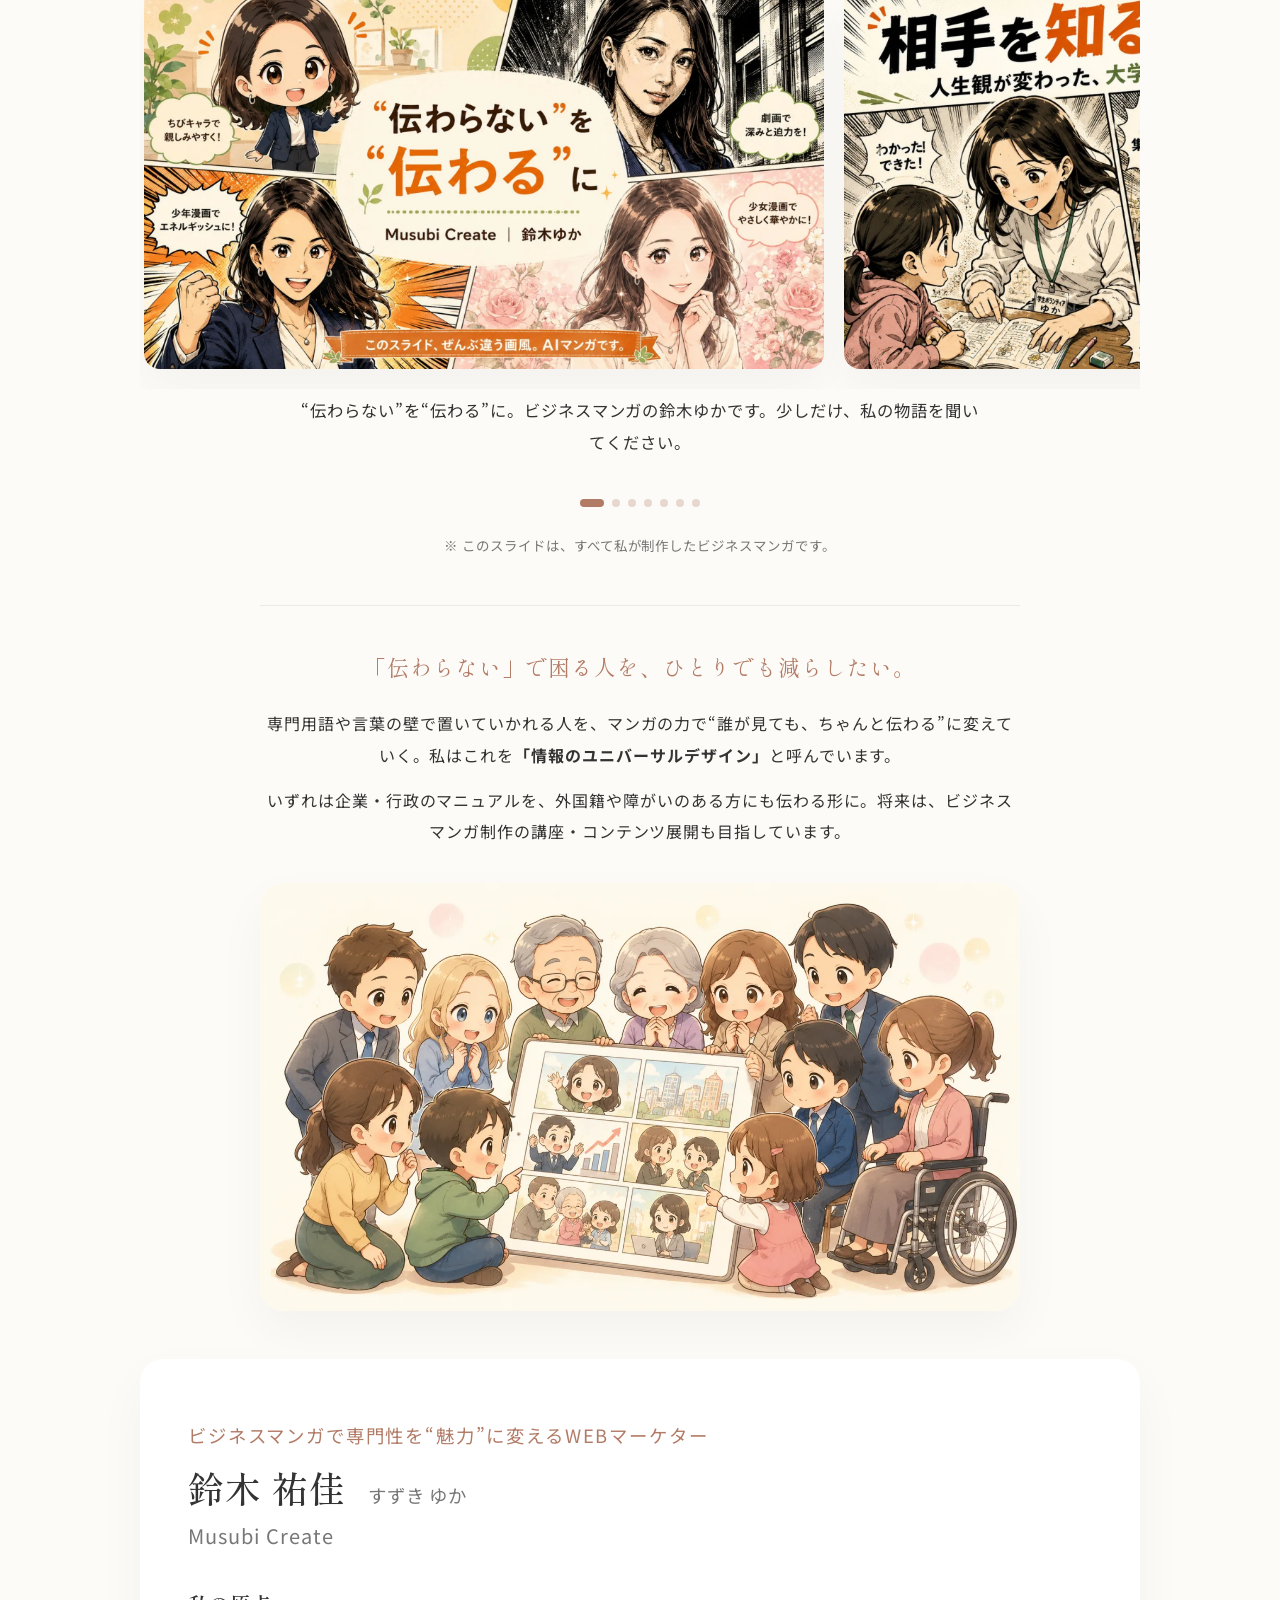
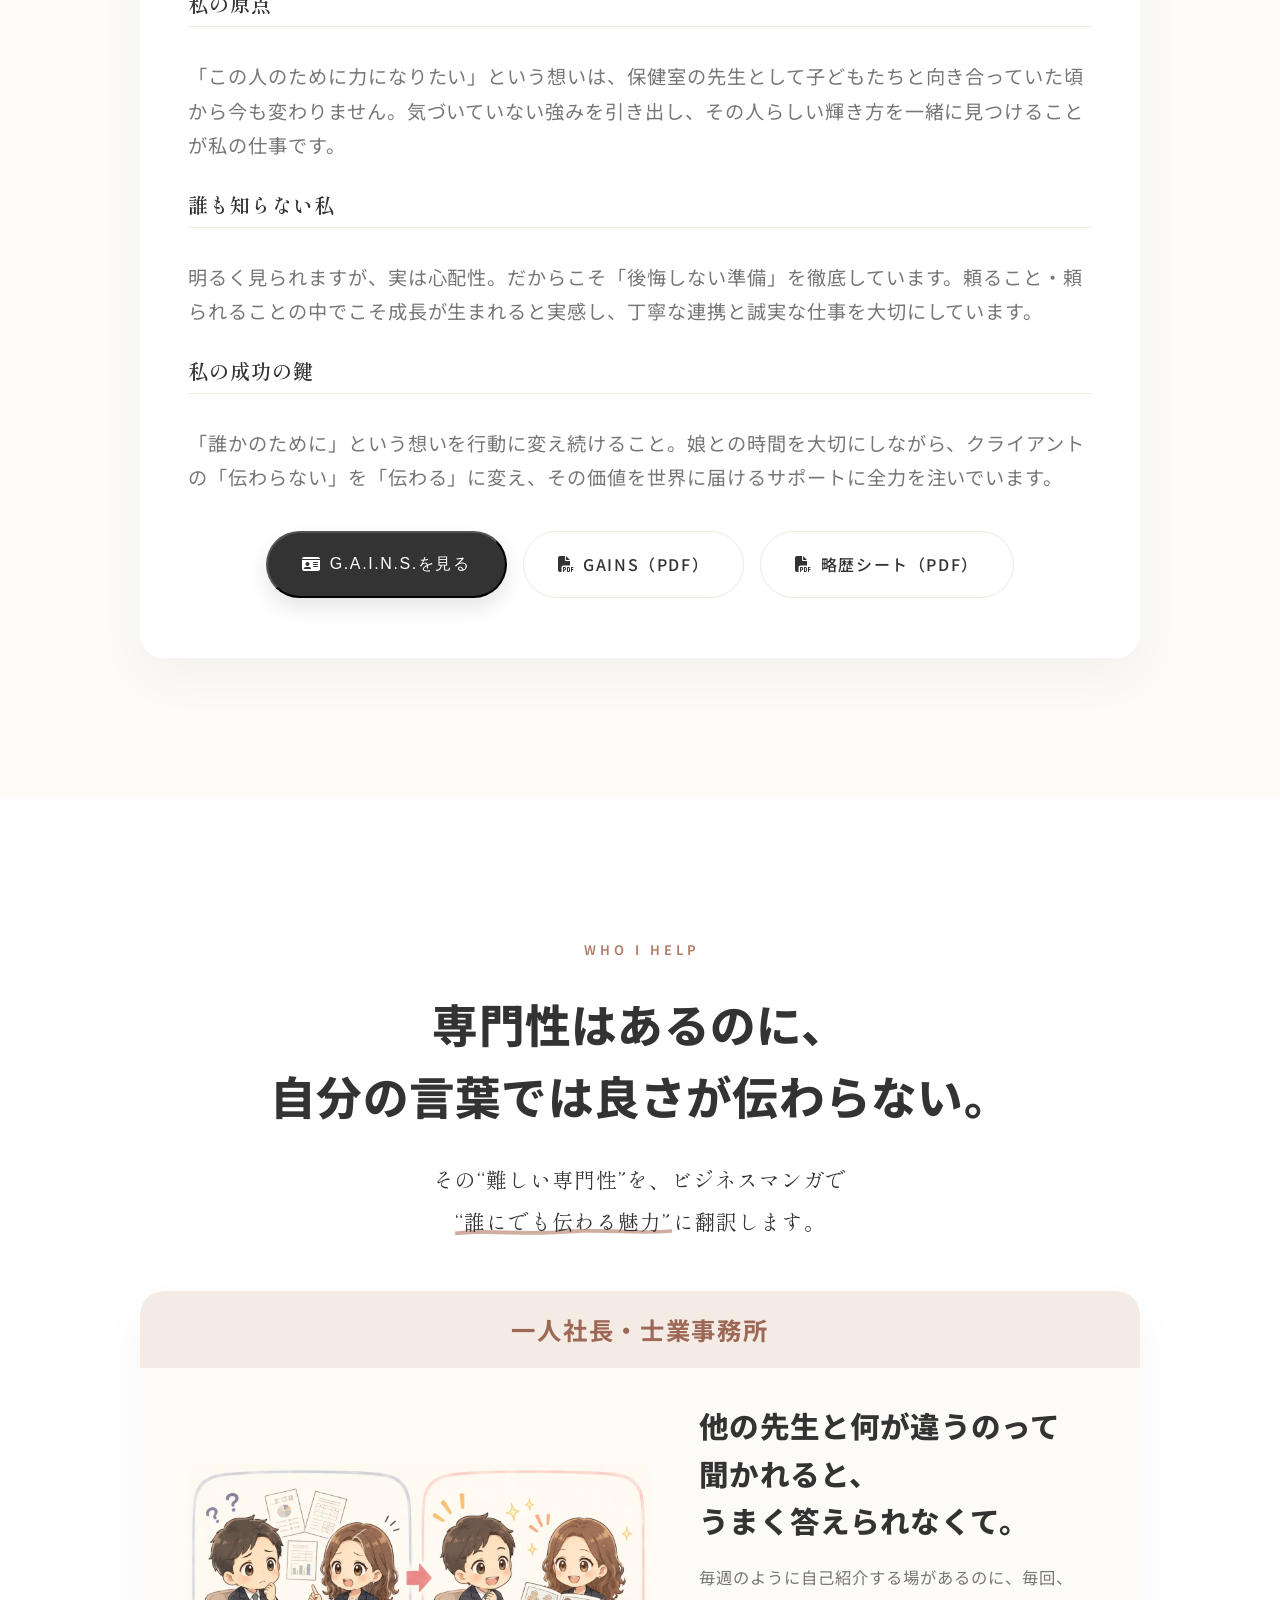
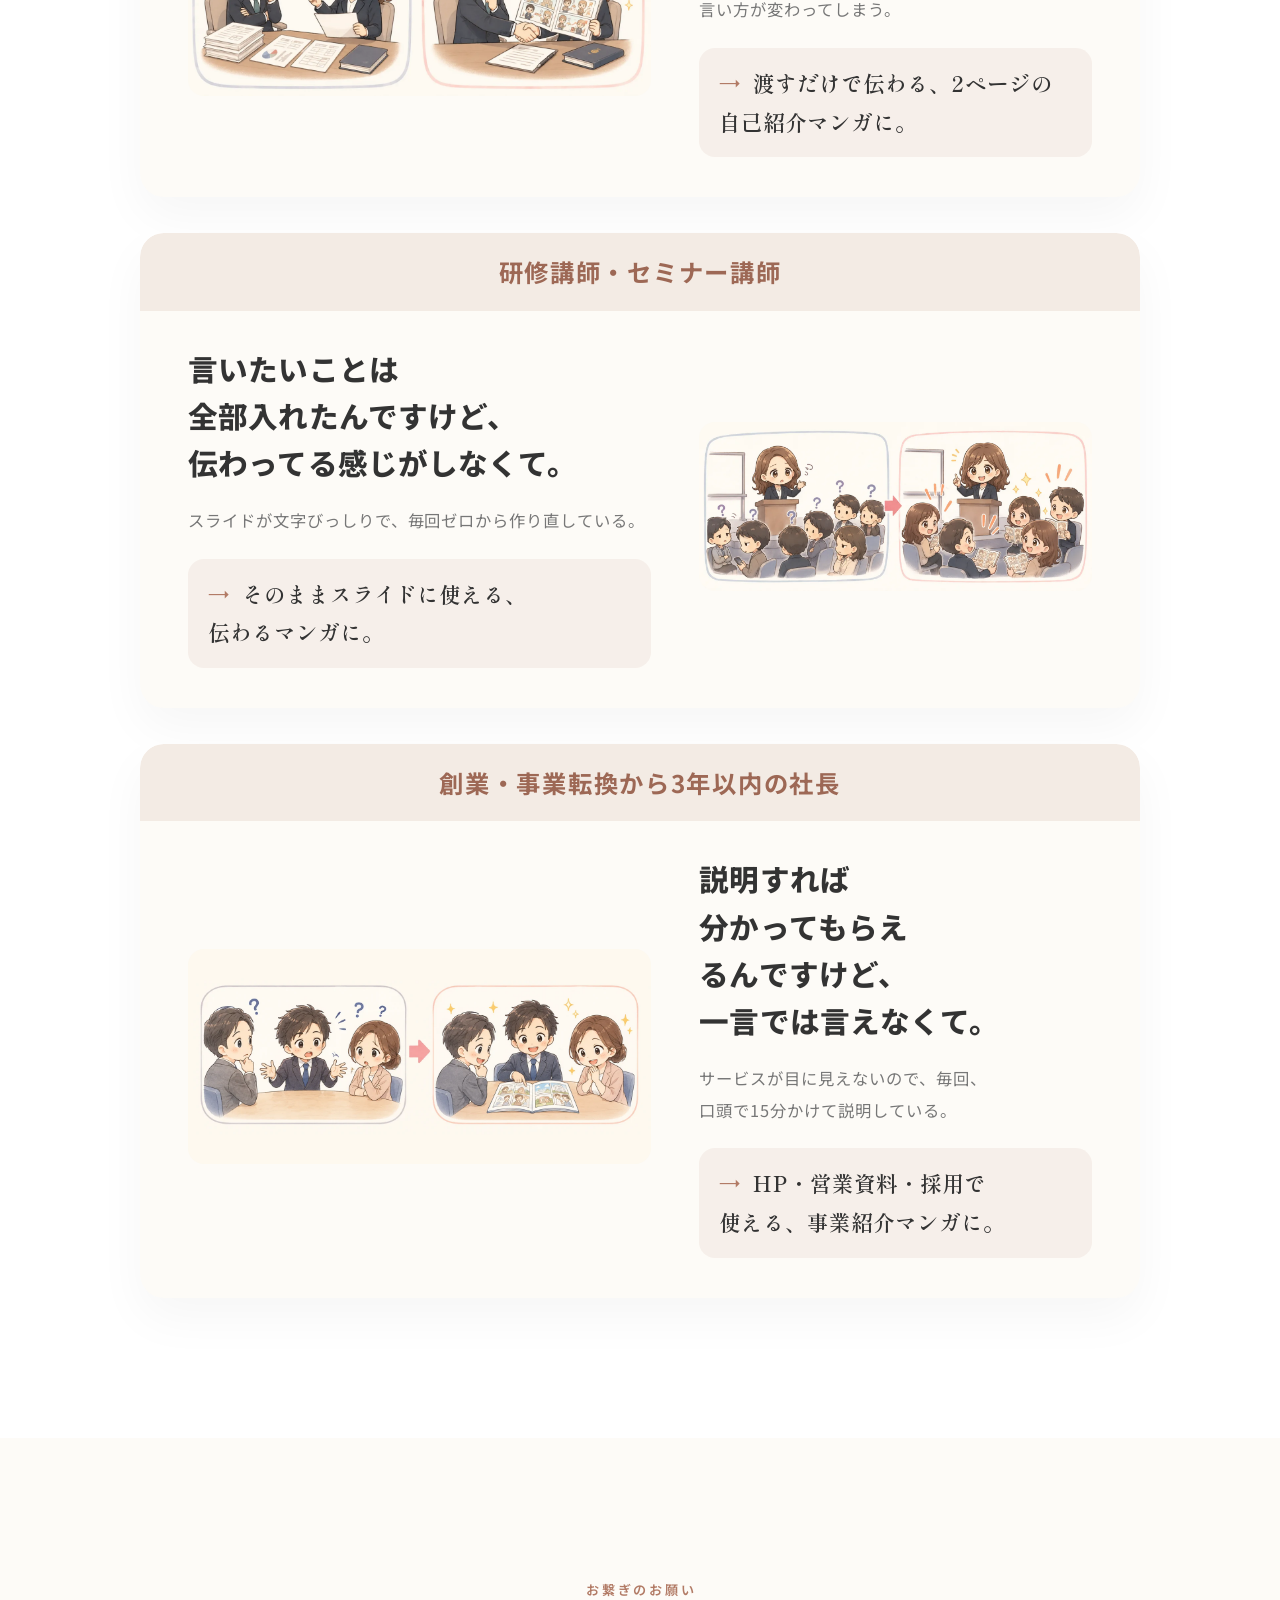
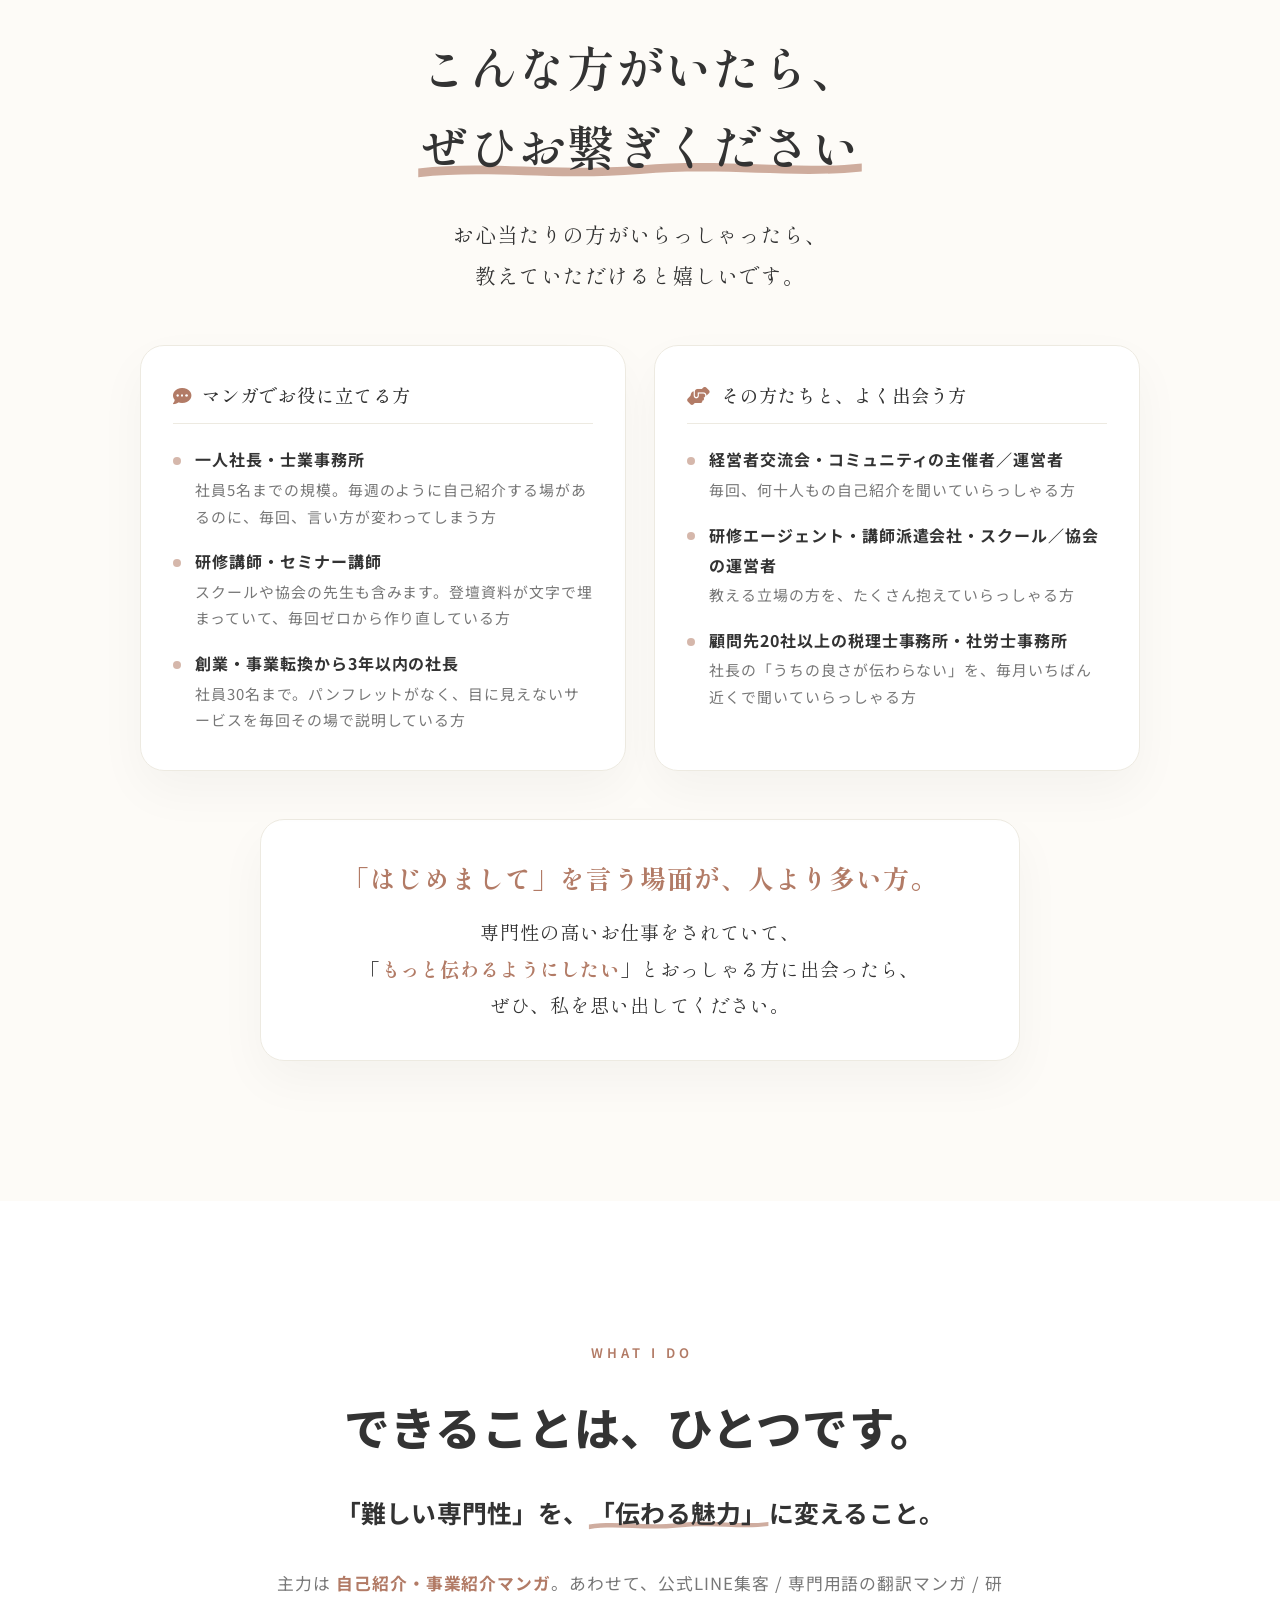
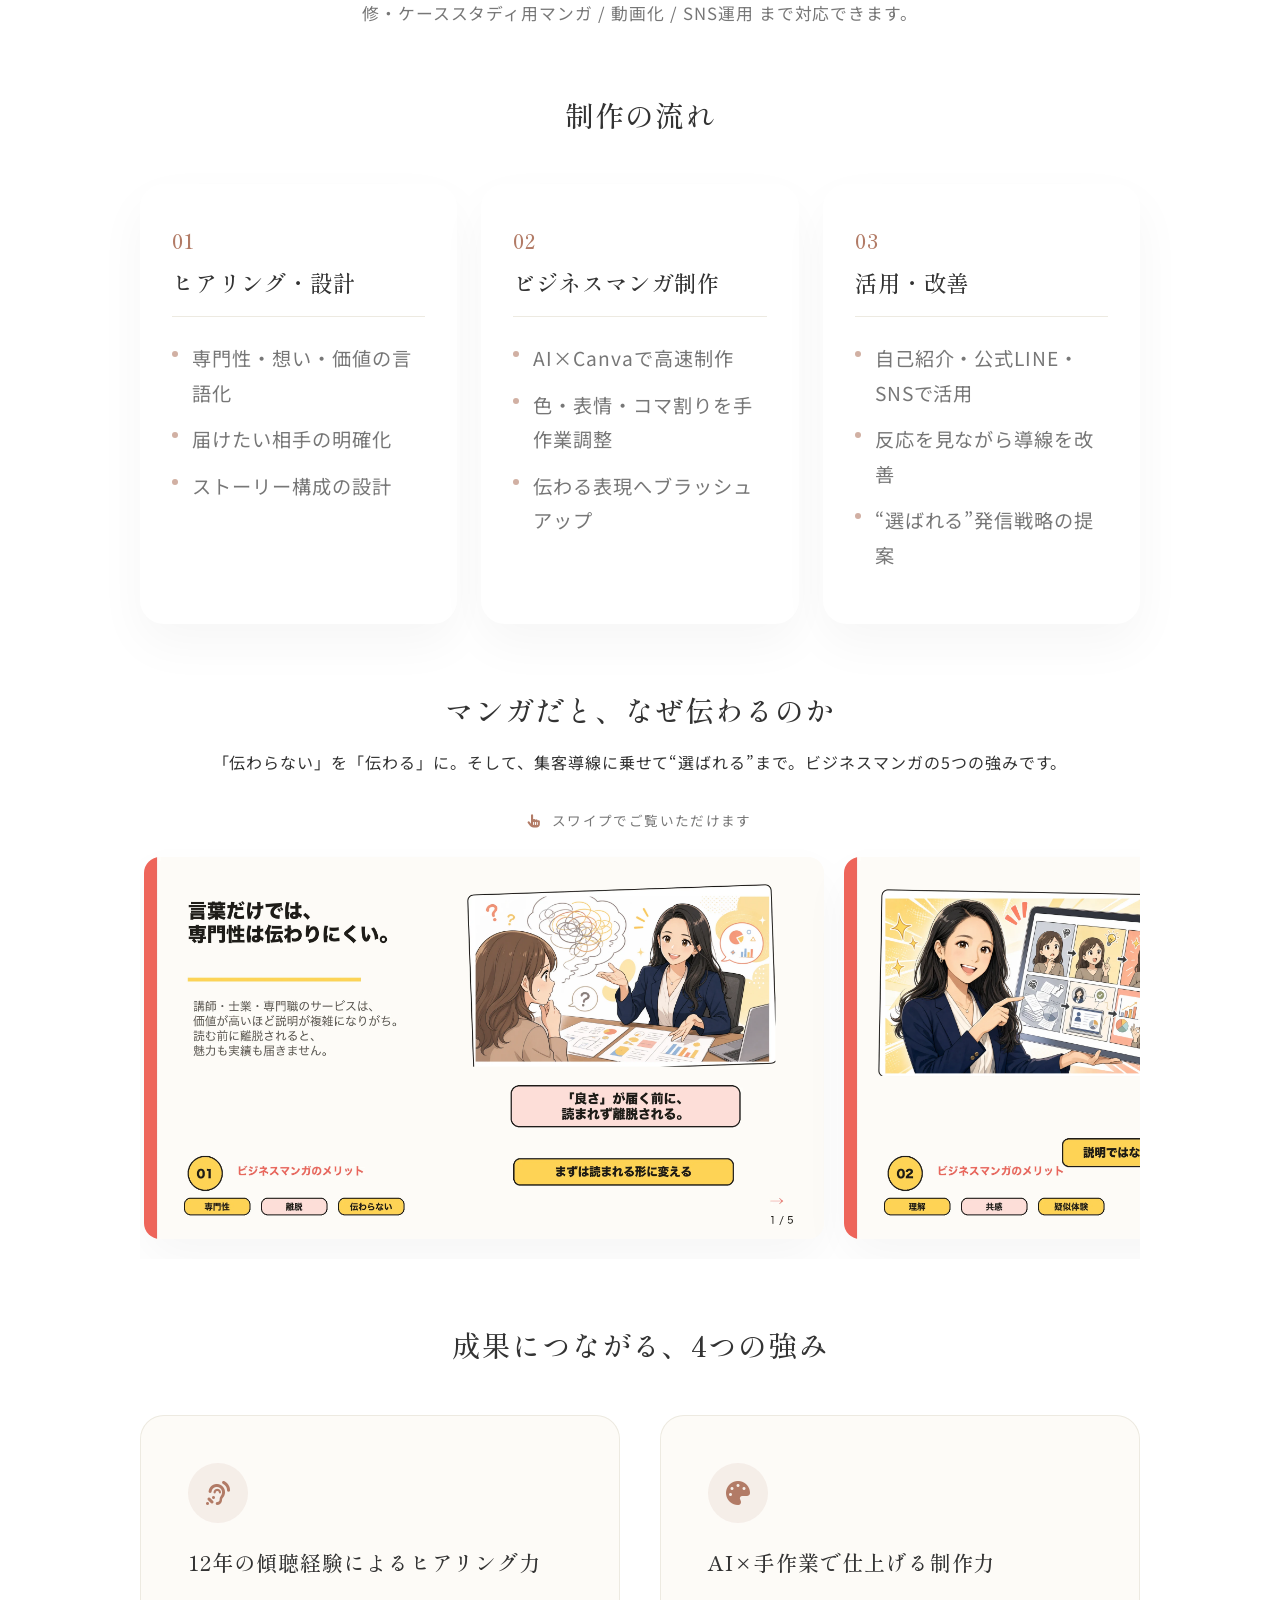
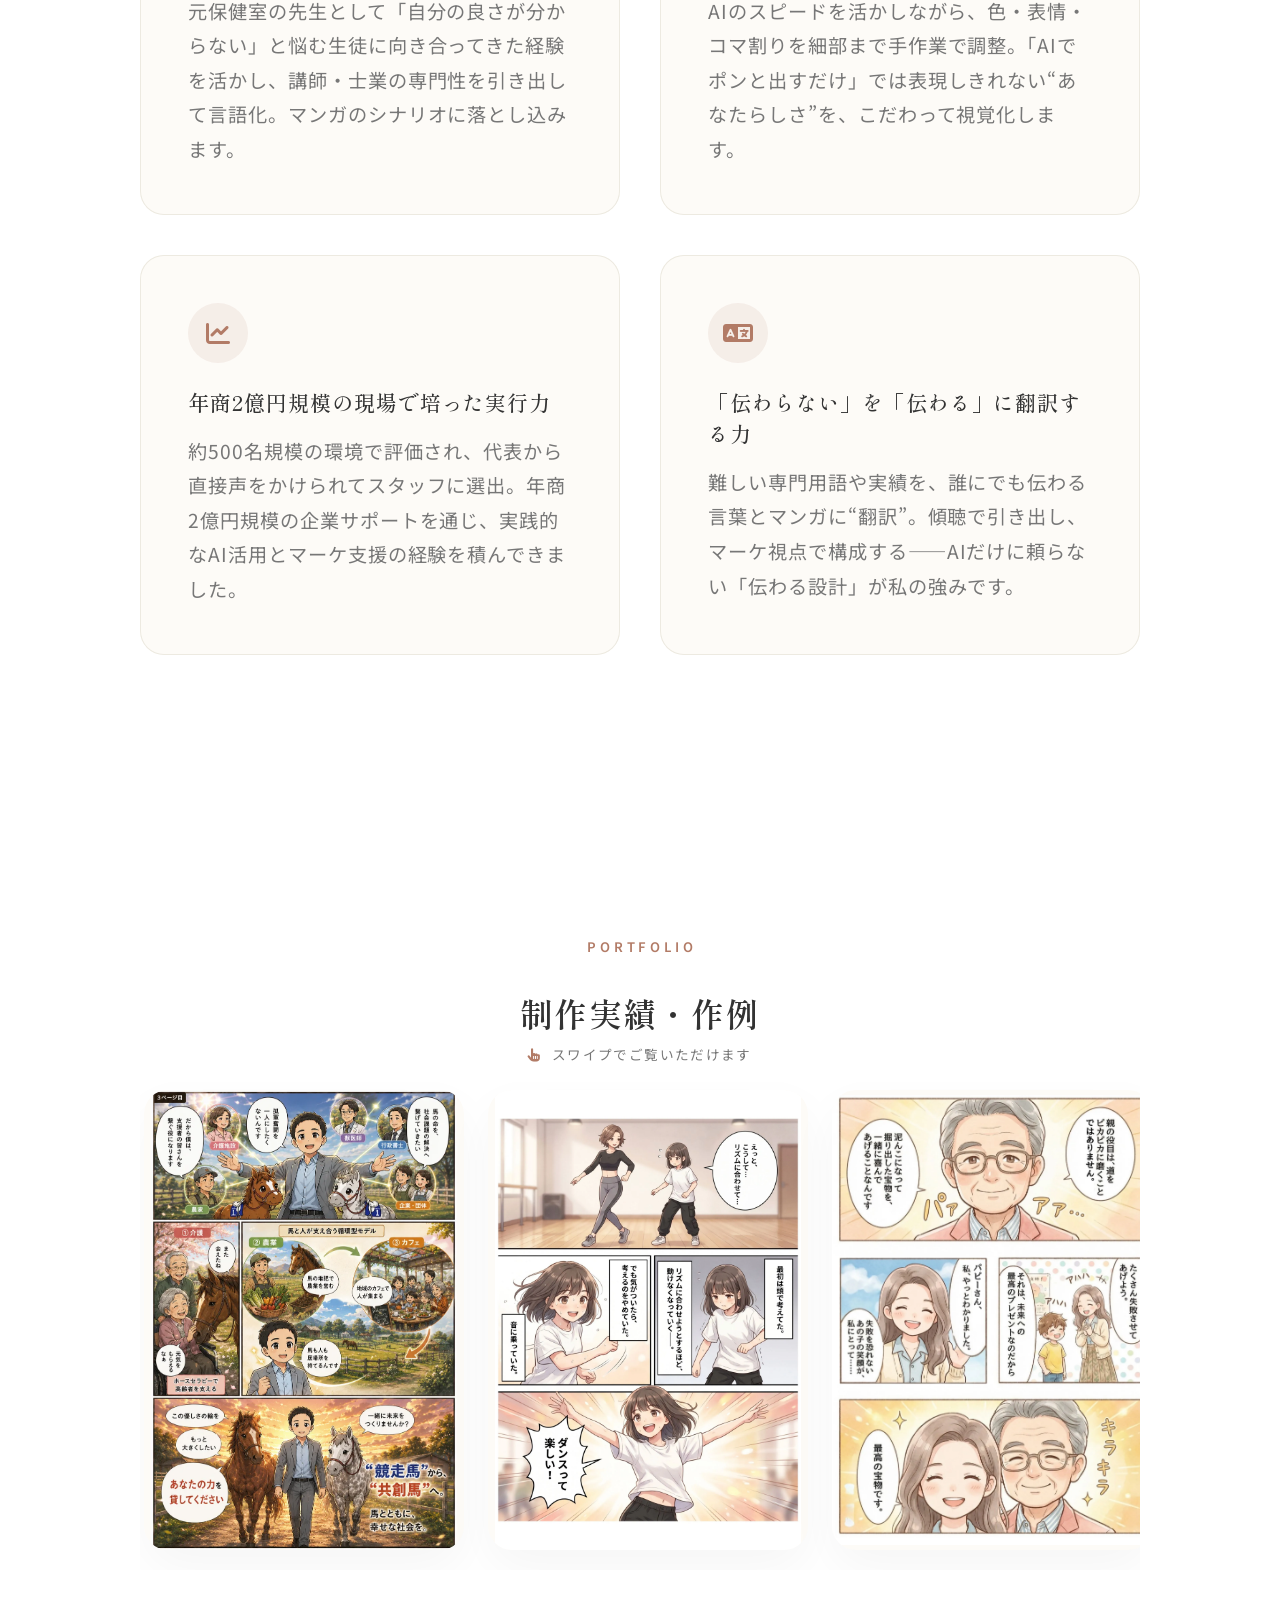
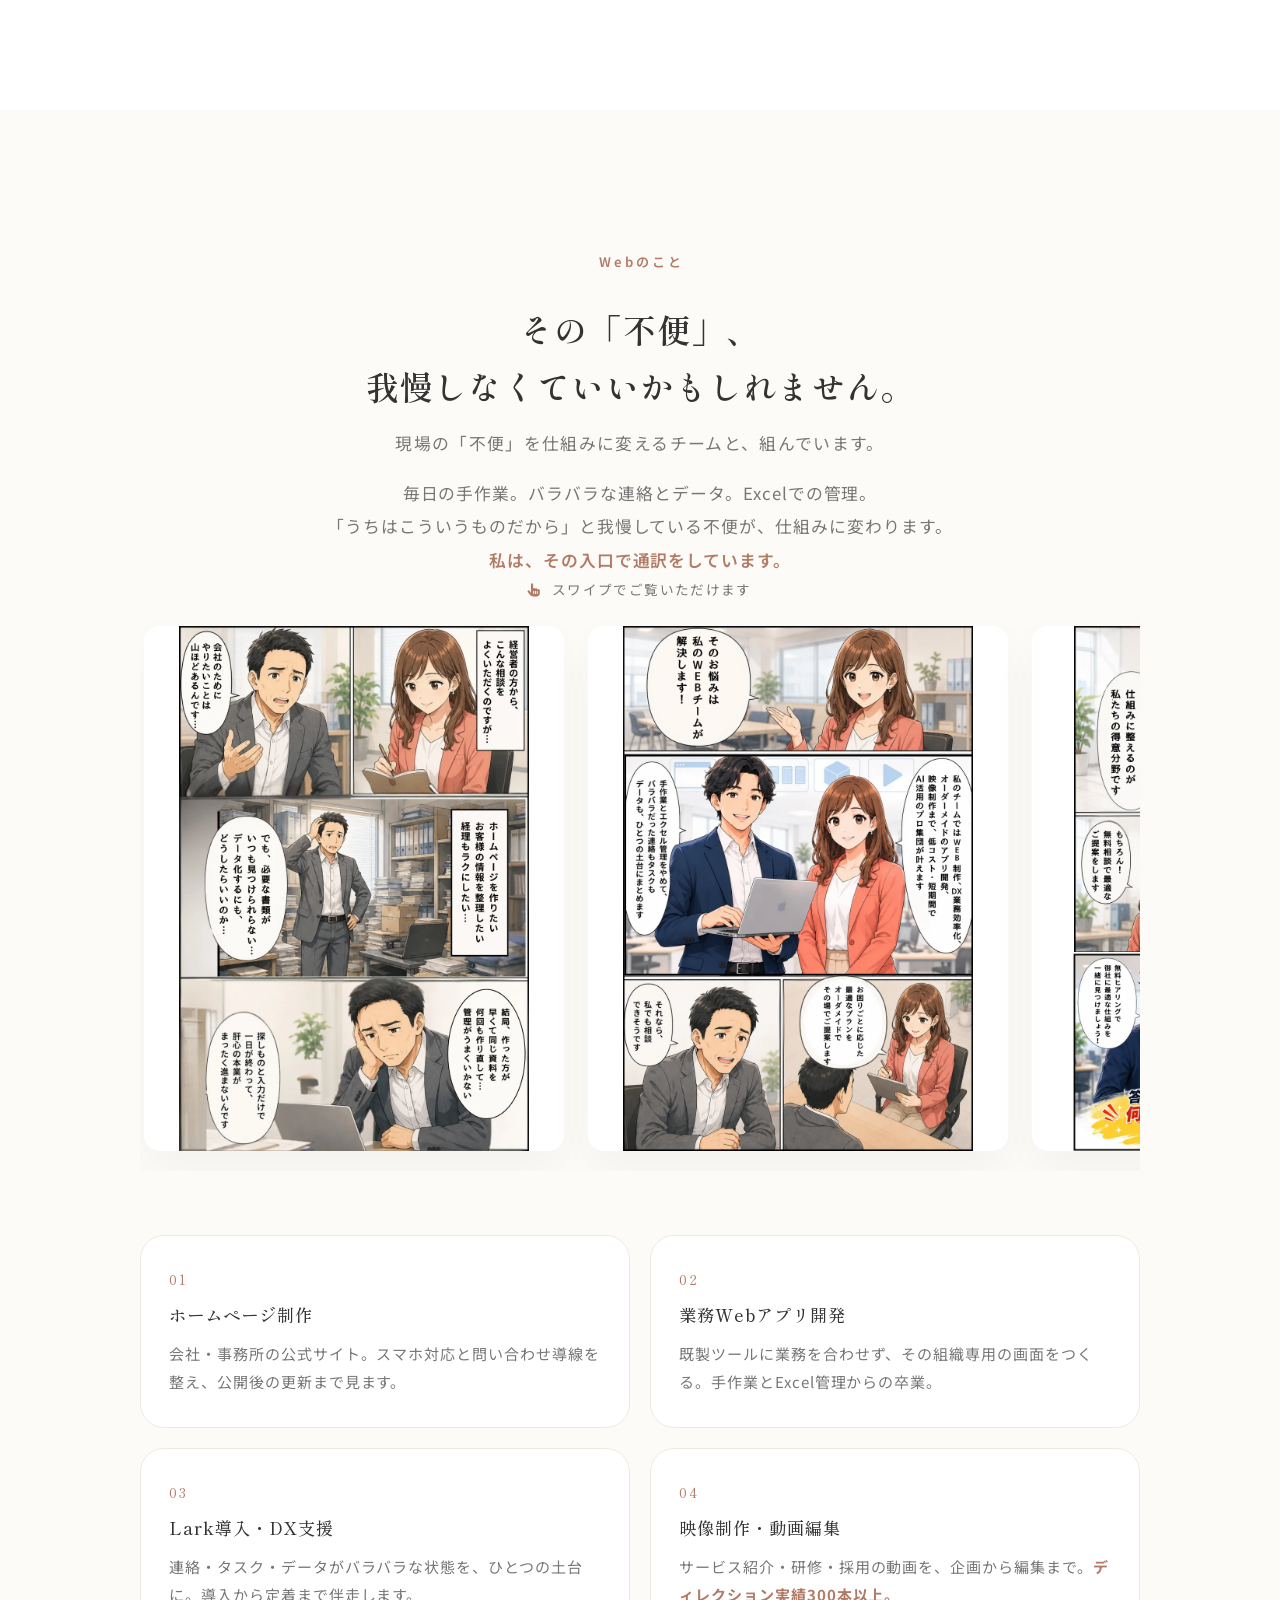
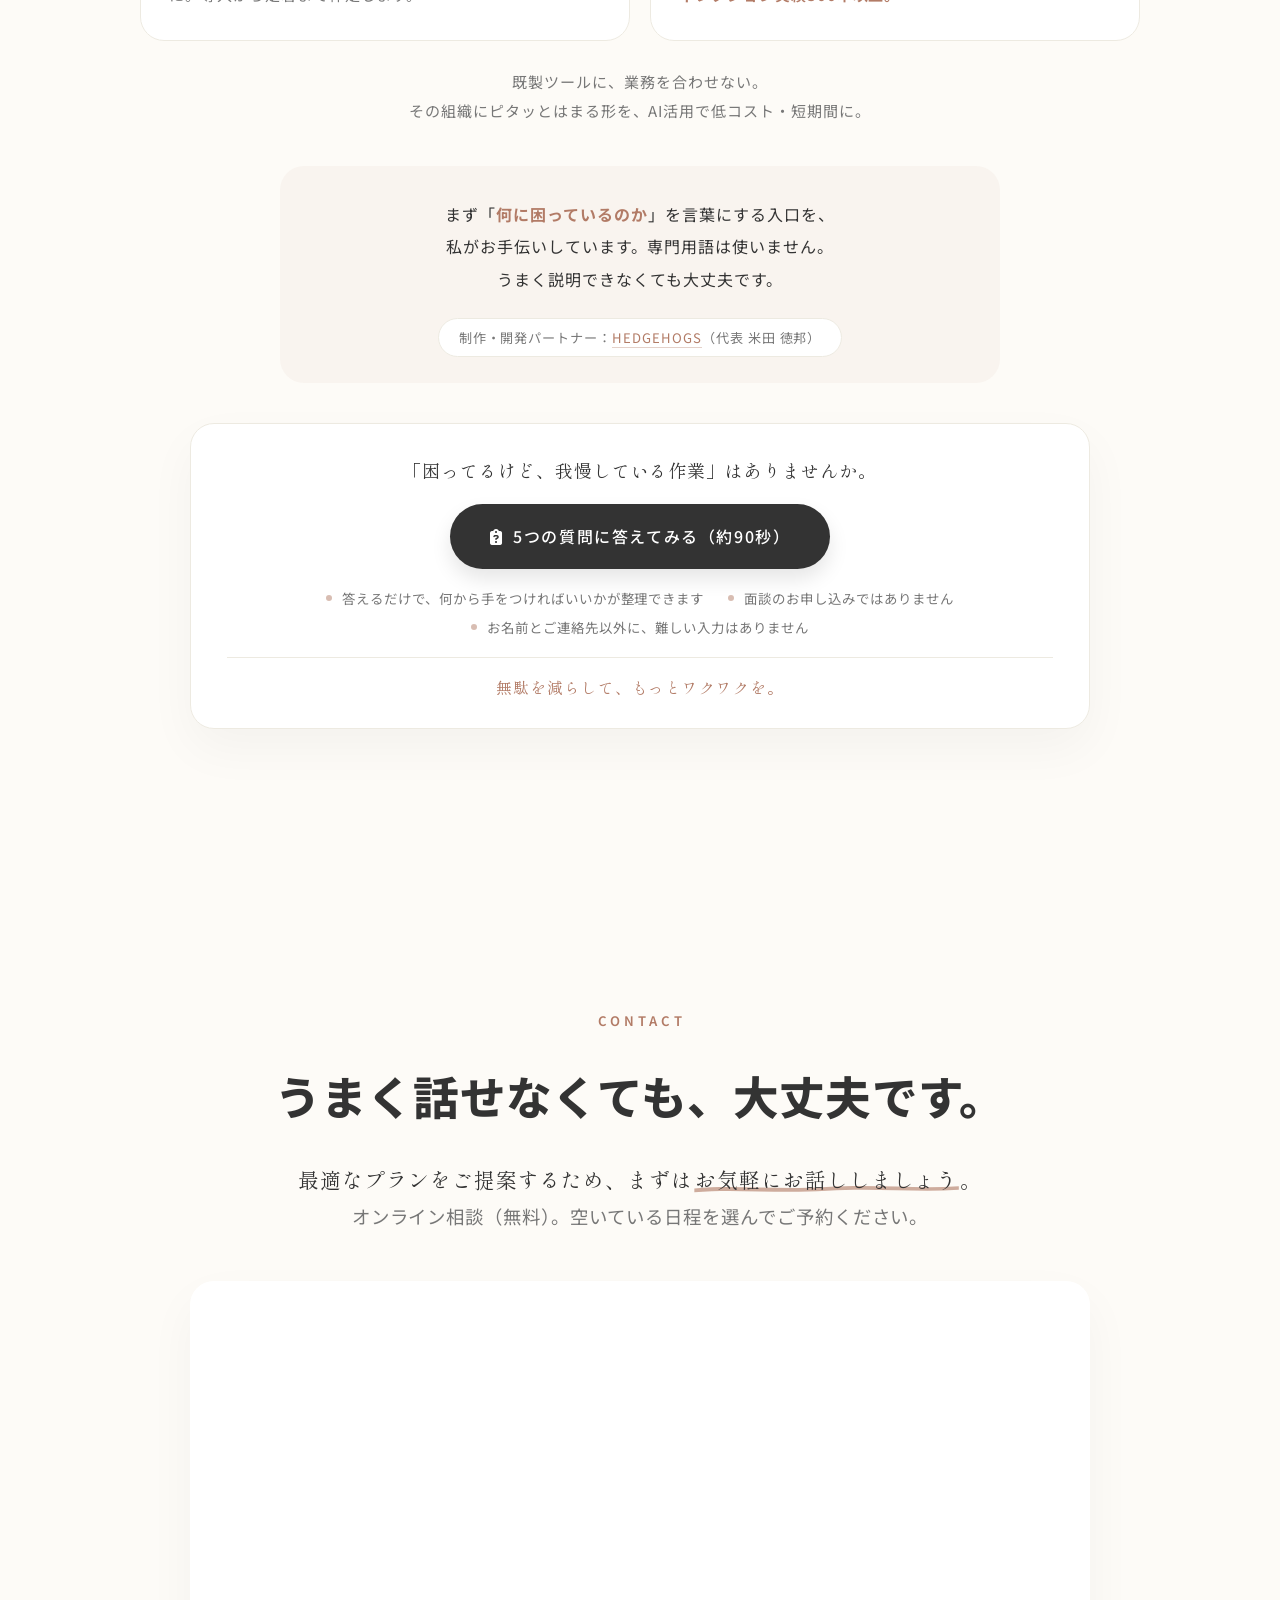
==== commit 7994d620: "経歴表記：保健室の先生の年数を「12年」に統一 - GAINS.pdf / GAINSモーダル / 4つの強み / 自己紹介マンガのalt / 略歴シート / business_profile - 従" ====
--- a/index.html
+++ b/index.html
@@ -108,7 +108,7 @@
                     <figure class="manga-panel" data-index="1">
                         <picture>
                             <source srcset="./images/comic/manga_2.webp" type="image/webp">
-                            <img src="./images/comic/manga_2.webp" alt="自己紹介マンガ 2コマ目 - 保健室の先生として10年以上、心の声を言語化してきました" loading="lazy">
+                            <img src="./images/comic/manga_2.webp" alt="自己紹介マンガ 2コマ目 - 保健室の先生として12年、心の声を言語化してきました" loading="lazy">
                         </picture>
                         <figcaption class="manga-caption">2 / 4</figcaption>
                     </figure>
@@ -412,7 +412,7 @@
                 <div class="card-grid mt-5">
                     <div class="card">
                         <div class="card-icon"><i class="fa-solid fa-ear-listen"></i></div>
-                        <h3>10年以上の傾聴経験によるヒアリング力</h3>
+                        <h3>12年の傾聴経験によるヒアリング力</h3>
                         <p>元保健室の先生として「自分の良さが分からない」と悩む生徒に向き合ってきた経験を活かし、講師・士業の専門性を引き出して言語化。マンガのシナリオに落とし込みます。</p>
                     </div>
                     <div class="card">
@@ -573,7 +573,7 @@
             </div>
             <div class="gains-block">
                 <h4><span>A</span> Accomplishments｜実績</h4>
-                <p>講師・士業・経営者の自己紹介・事業紹介マンガ／約500名規模のAIスクールで代表に抜擢・運営の裏側を実務経験／元保健室の先生として10年以上の傾聴。</p>
+                <p>講師・士業・経営者の自己紹介・事業紹介マンガ／約500名規模のAIスクールで代表に抜擢・運営の裏側を実務経験／元保健室の先生として12年の傾聴。</p>
             </div>
             <div class="gains-block">
                 <h4><span>I</span> Interests｜興味</h4>
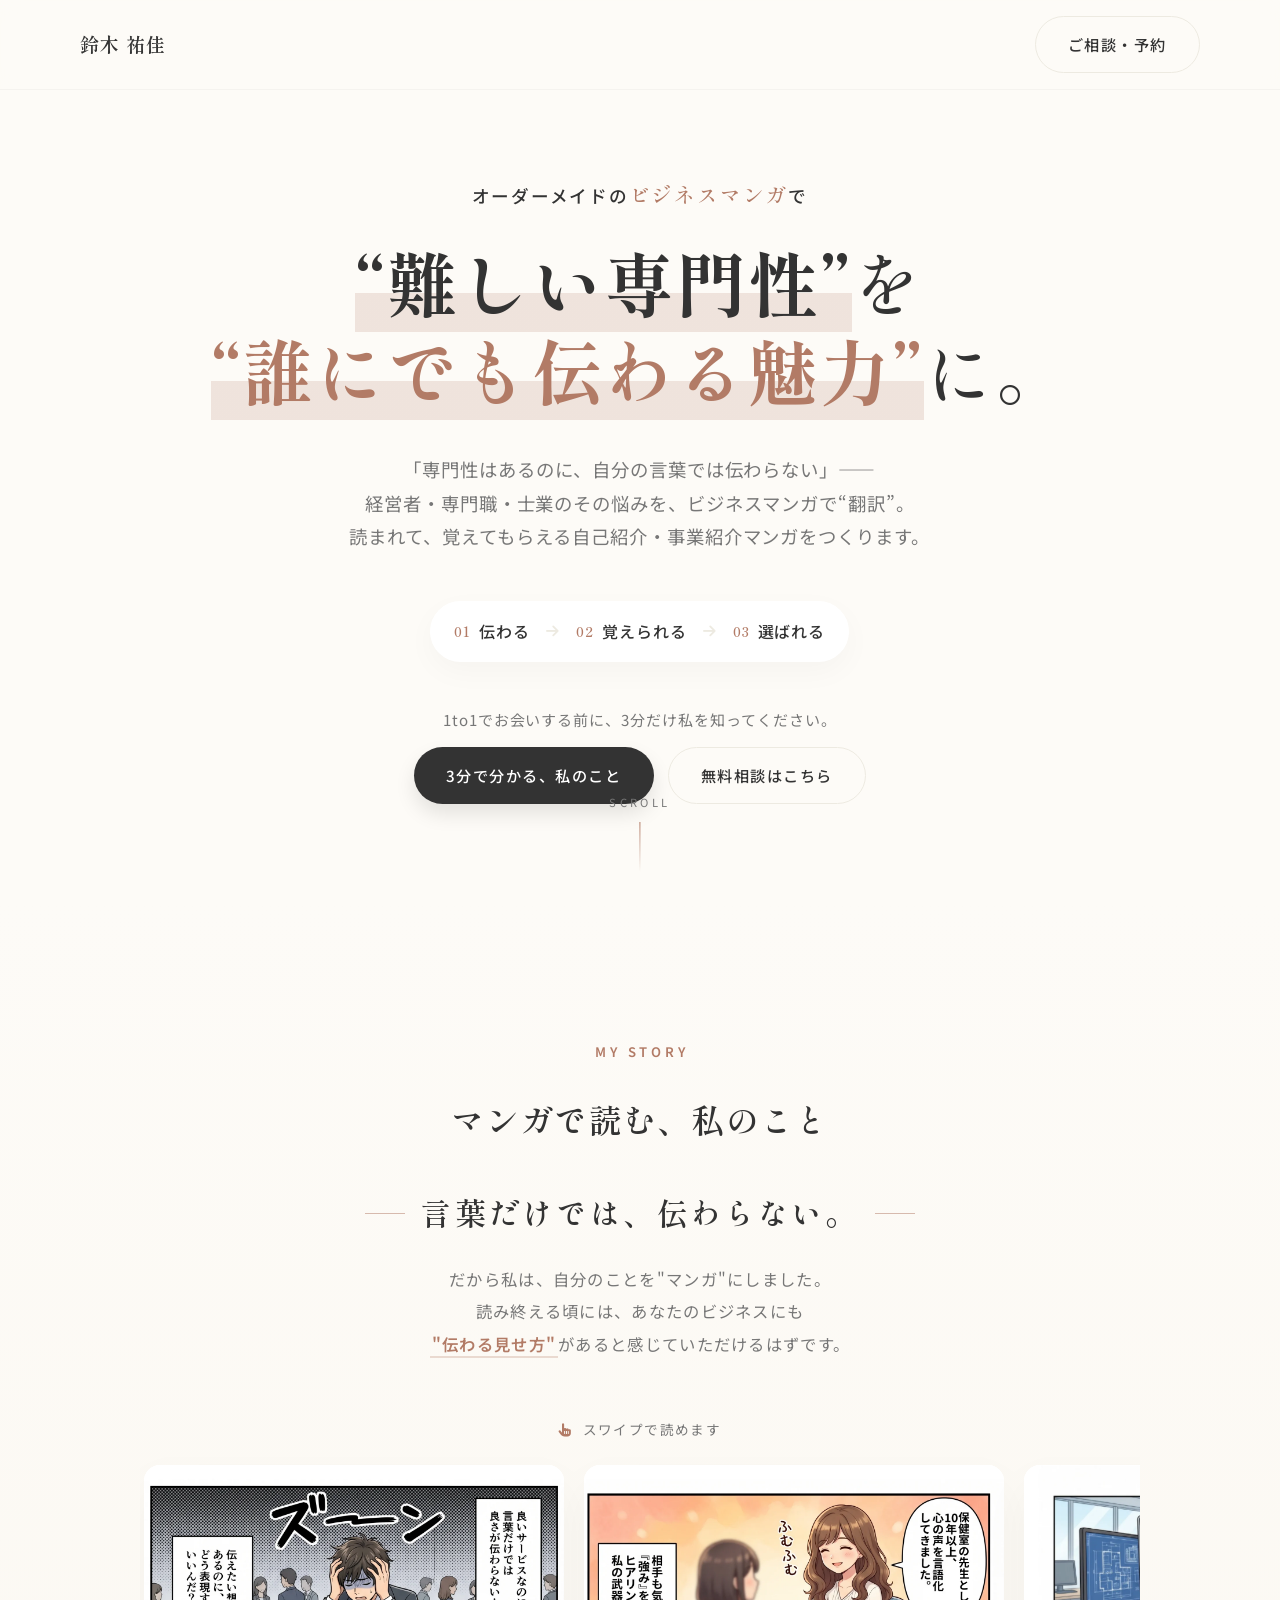
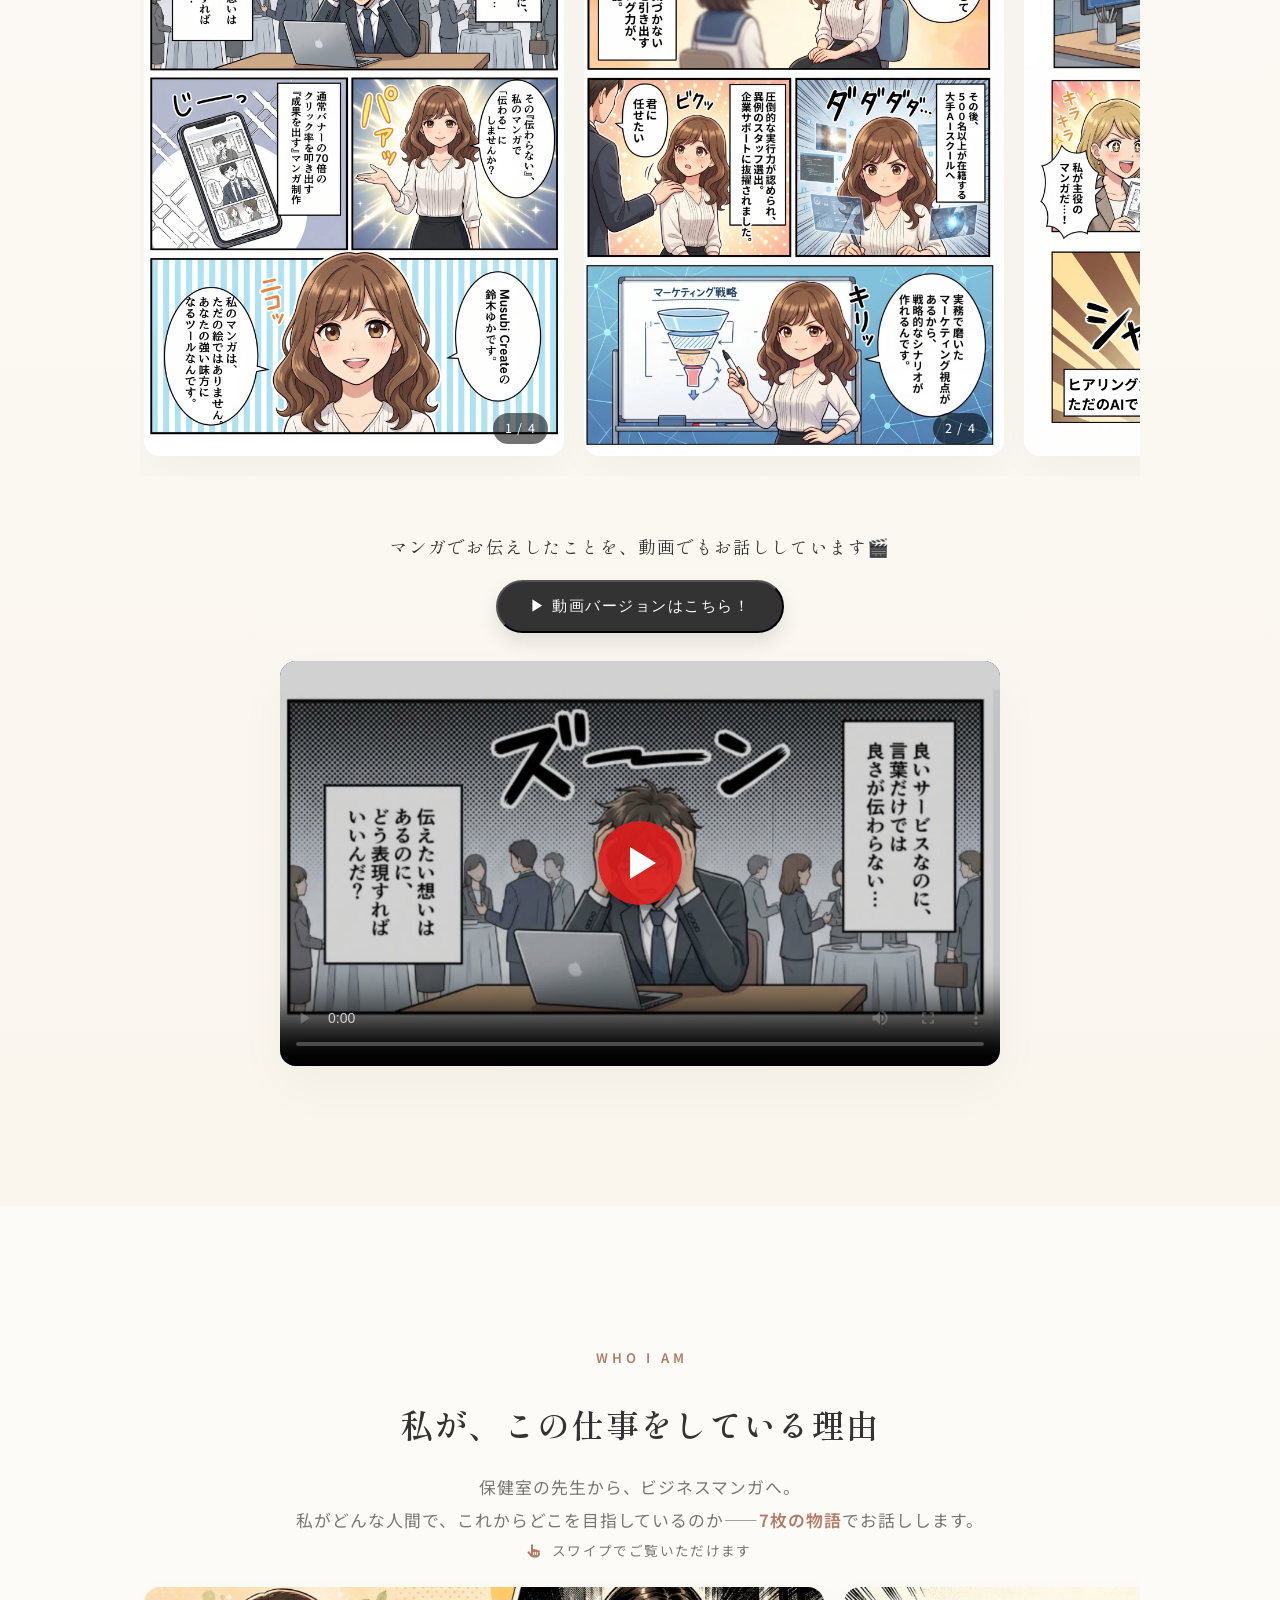
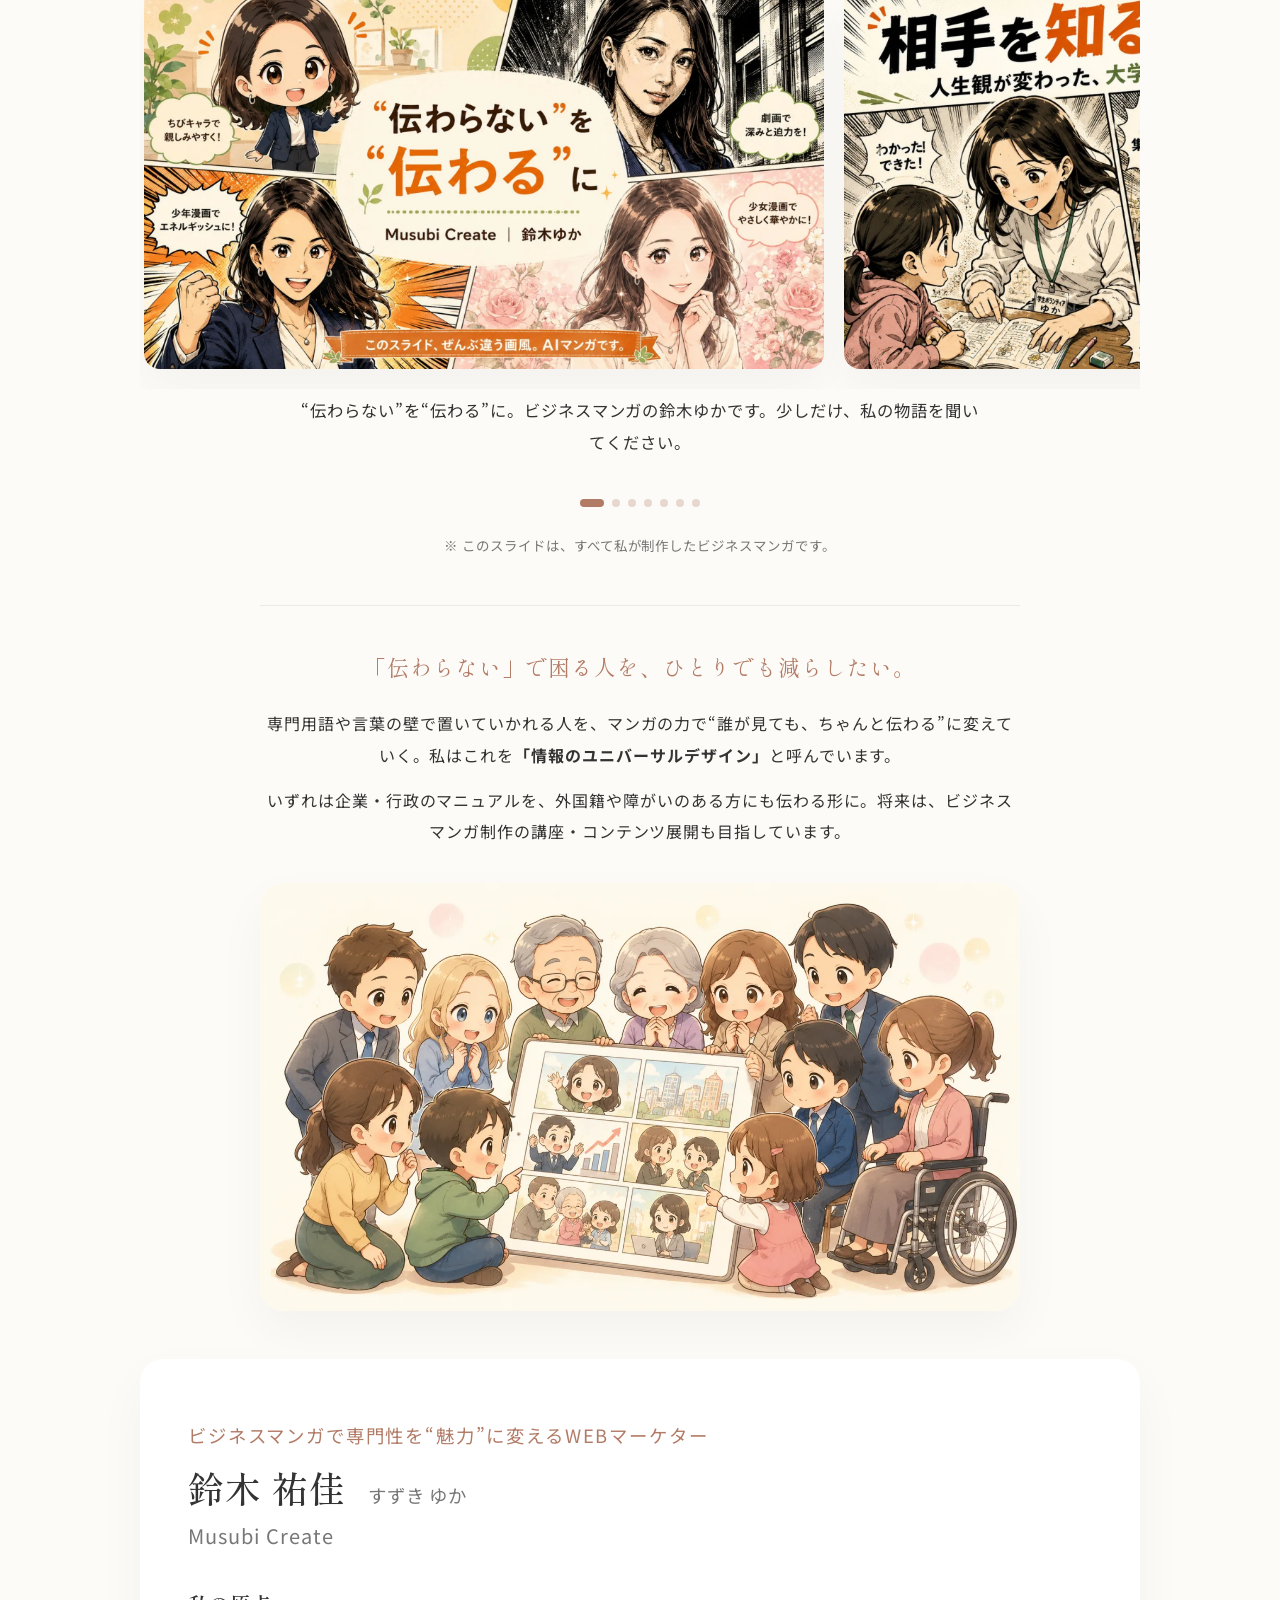
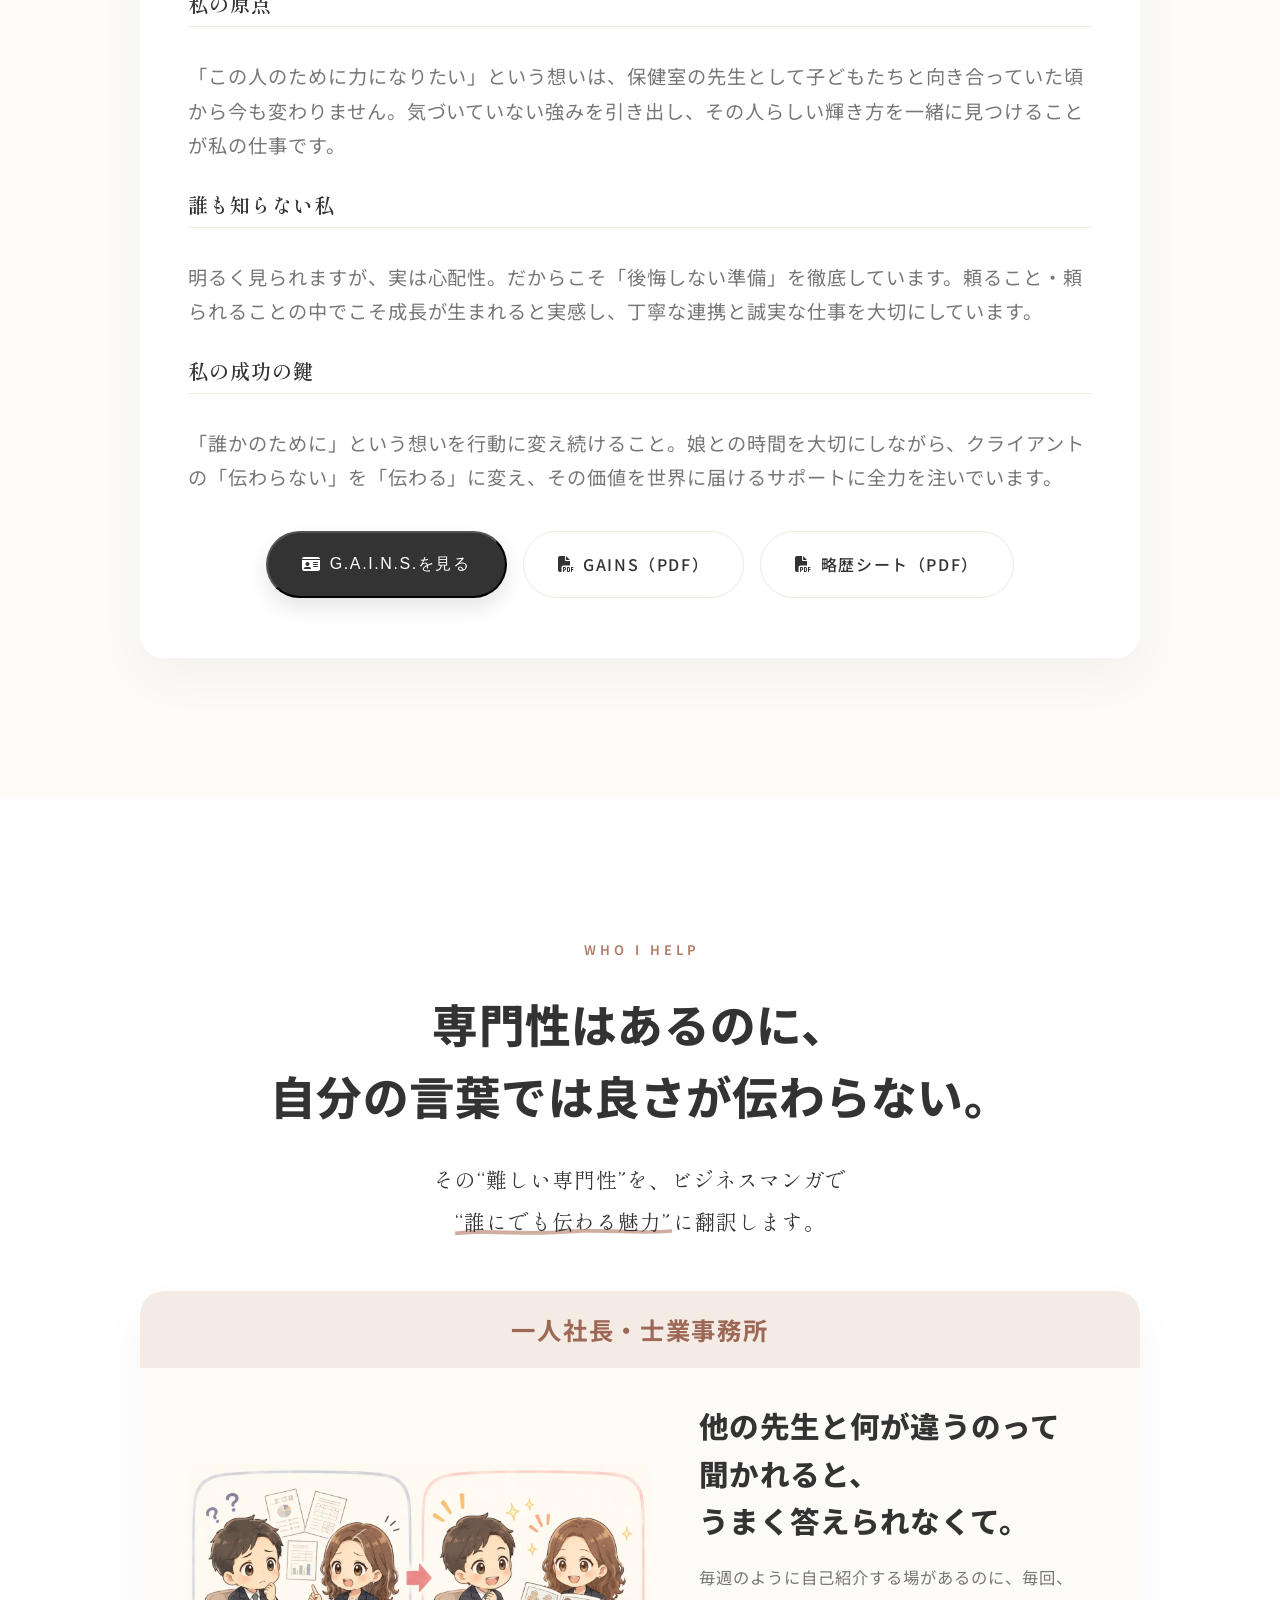
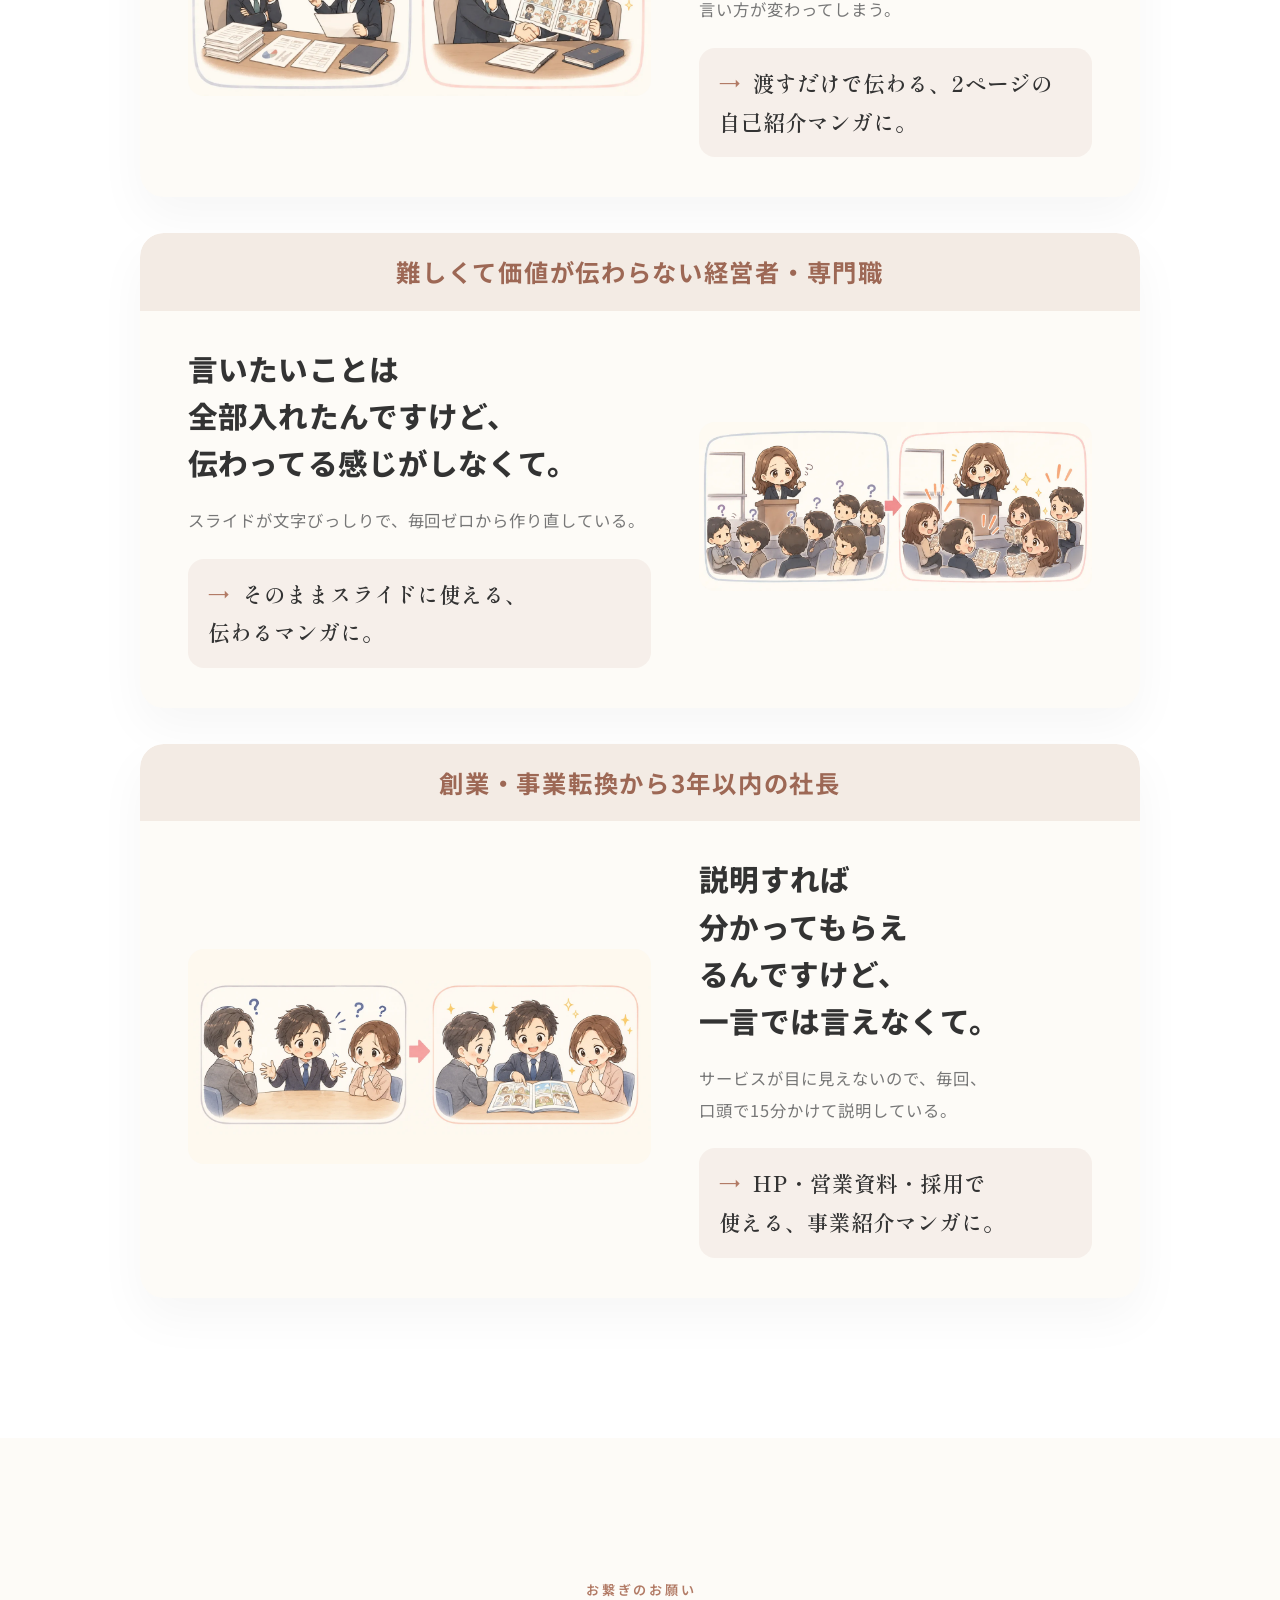
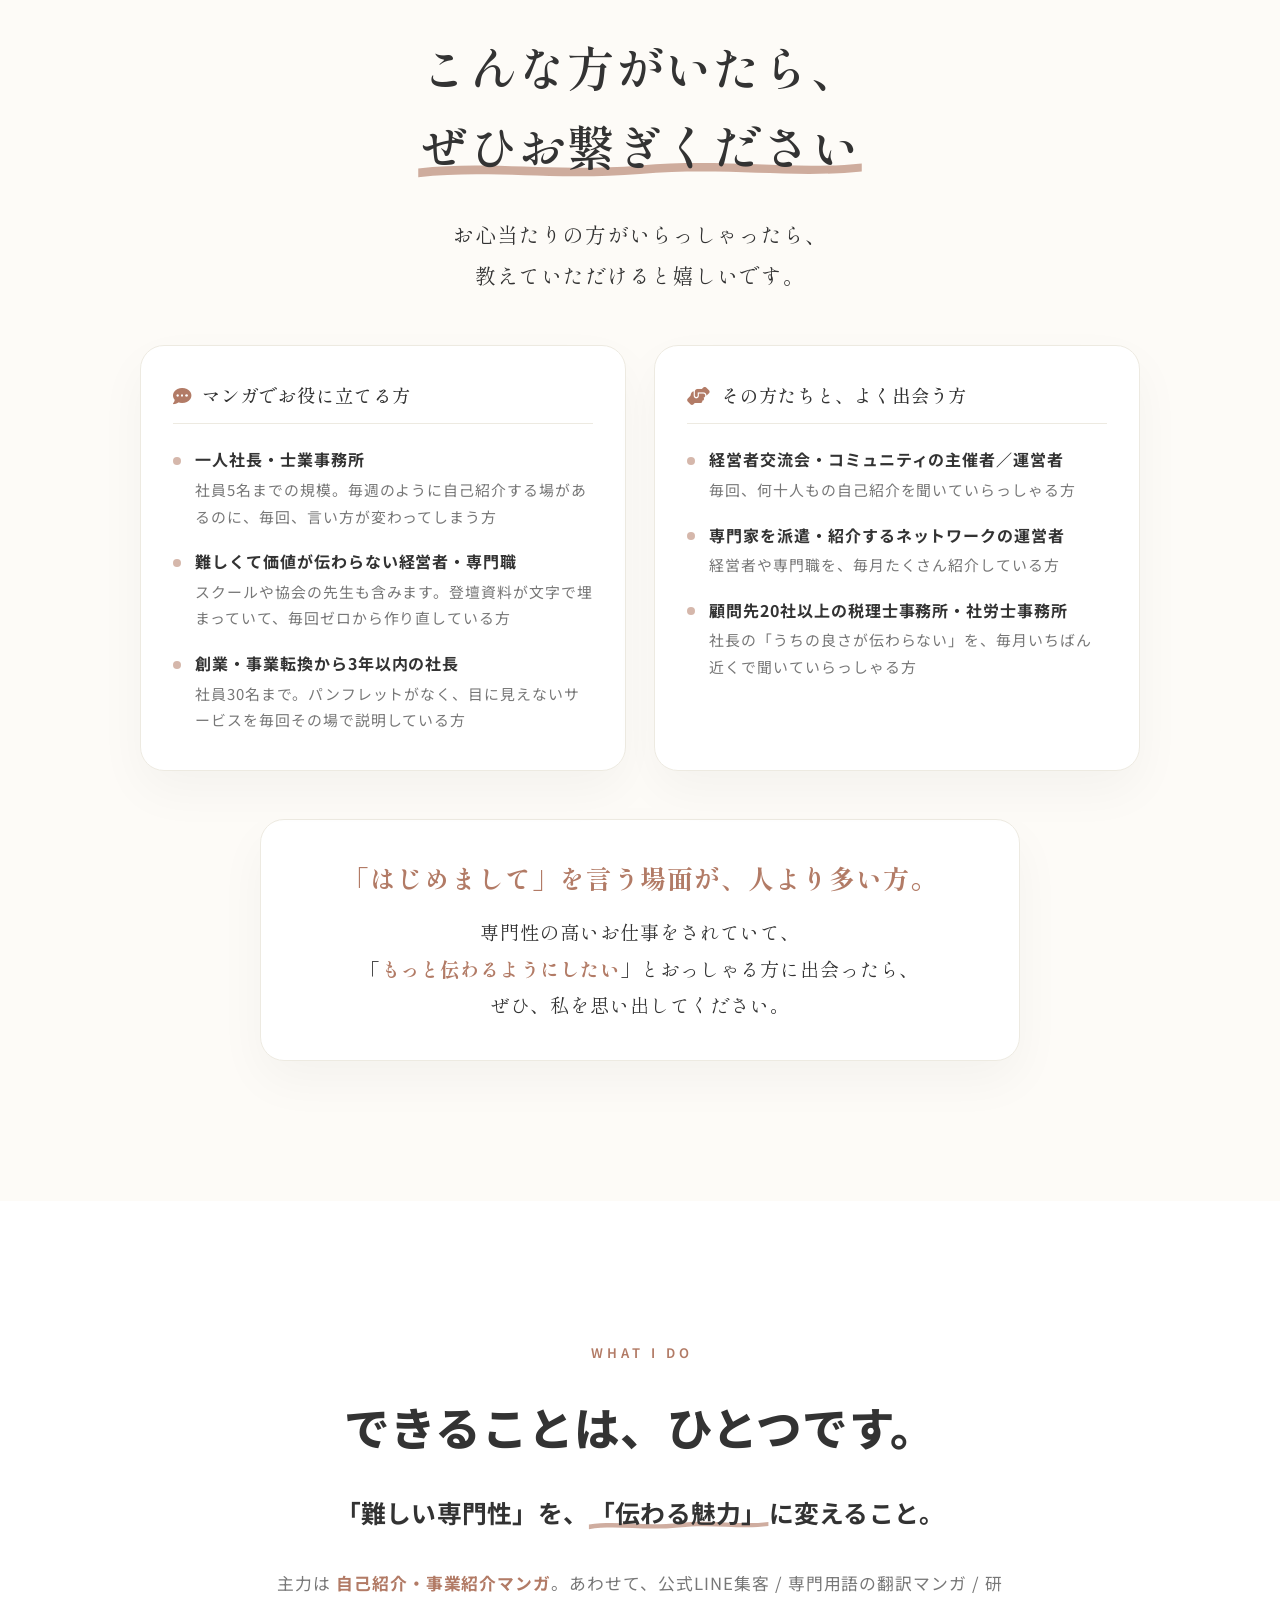
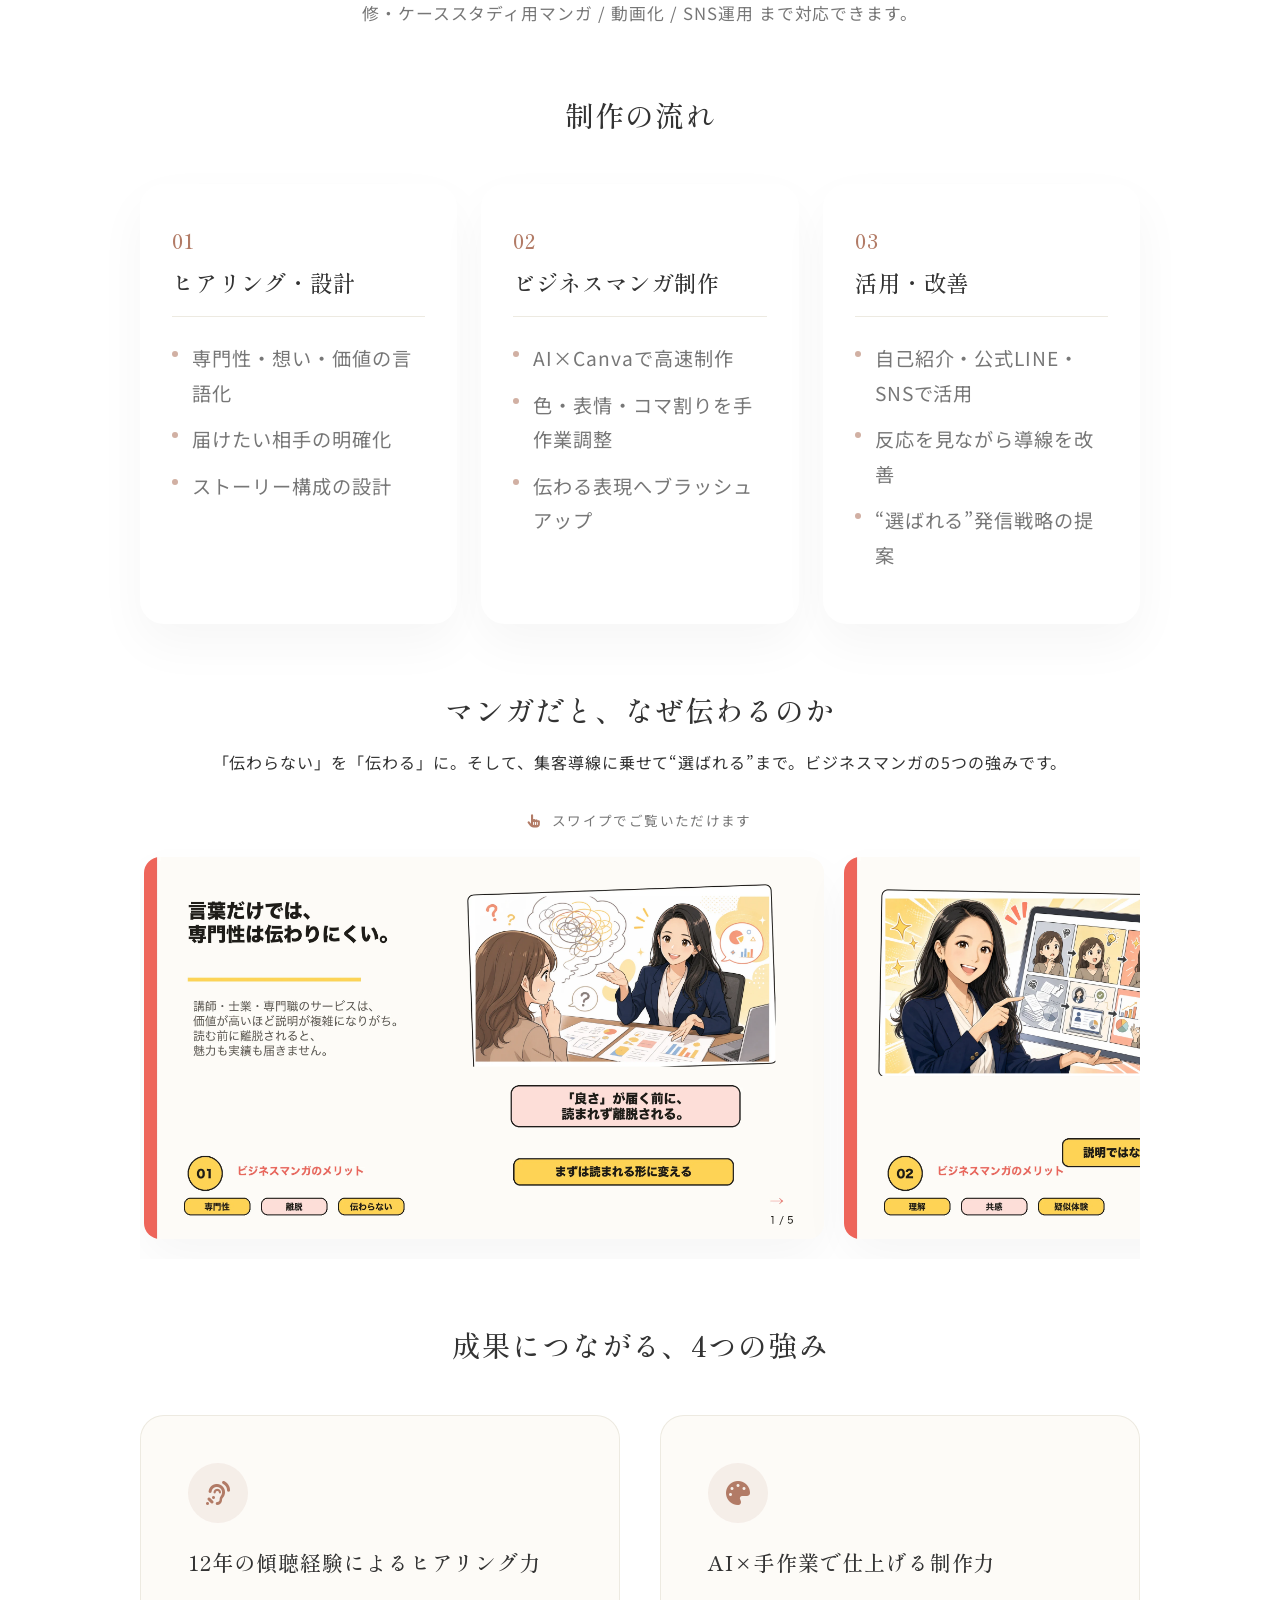
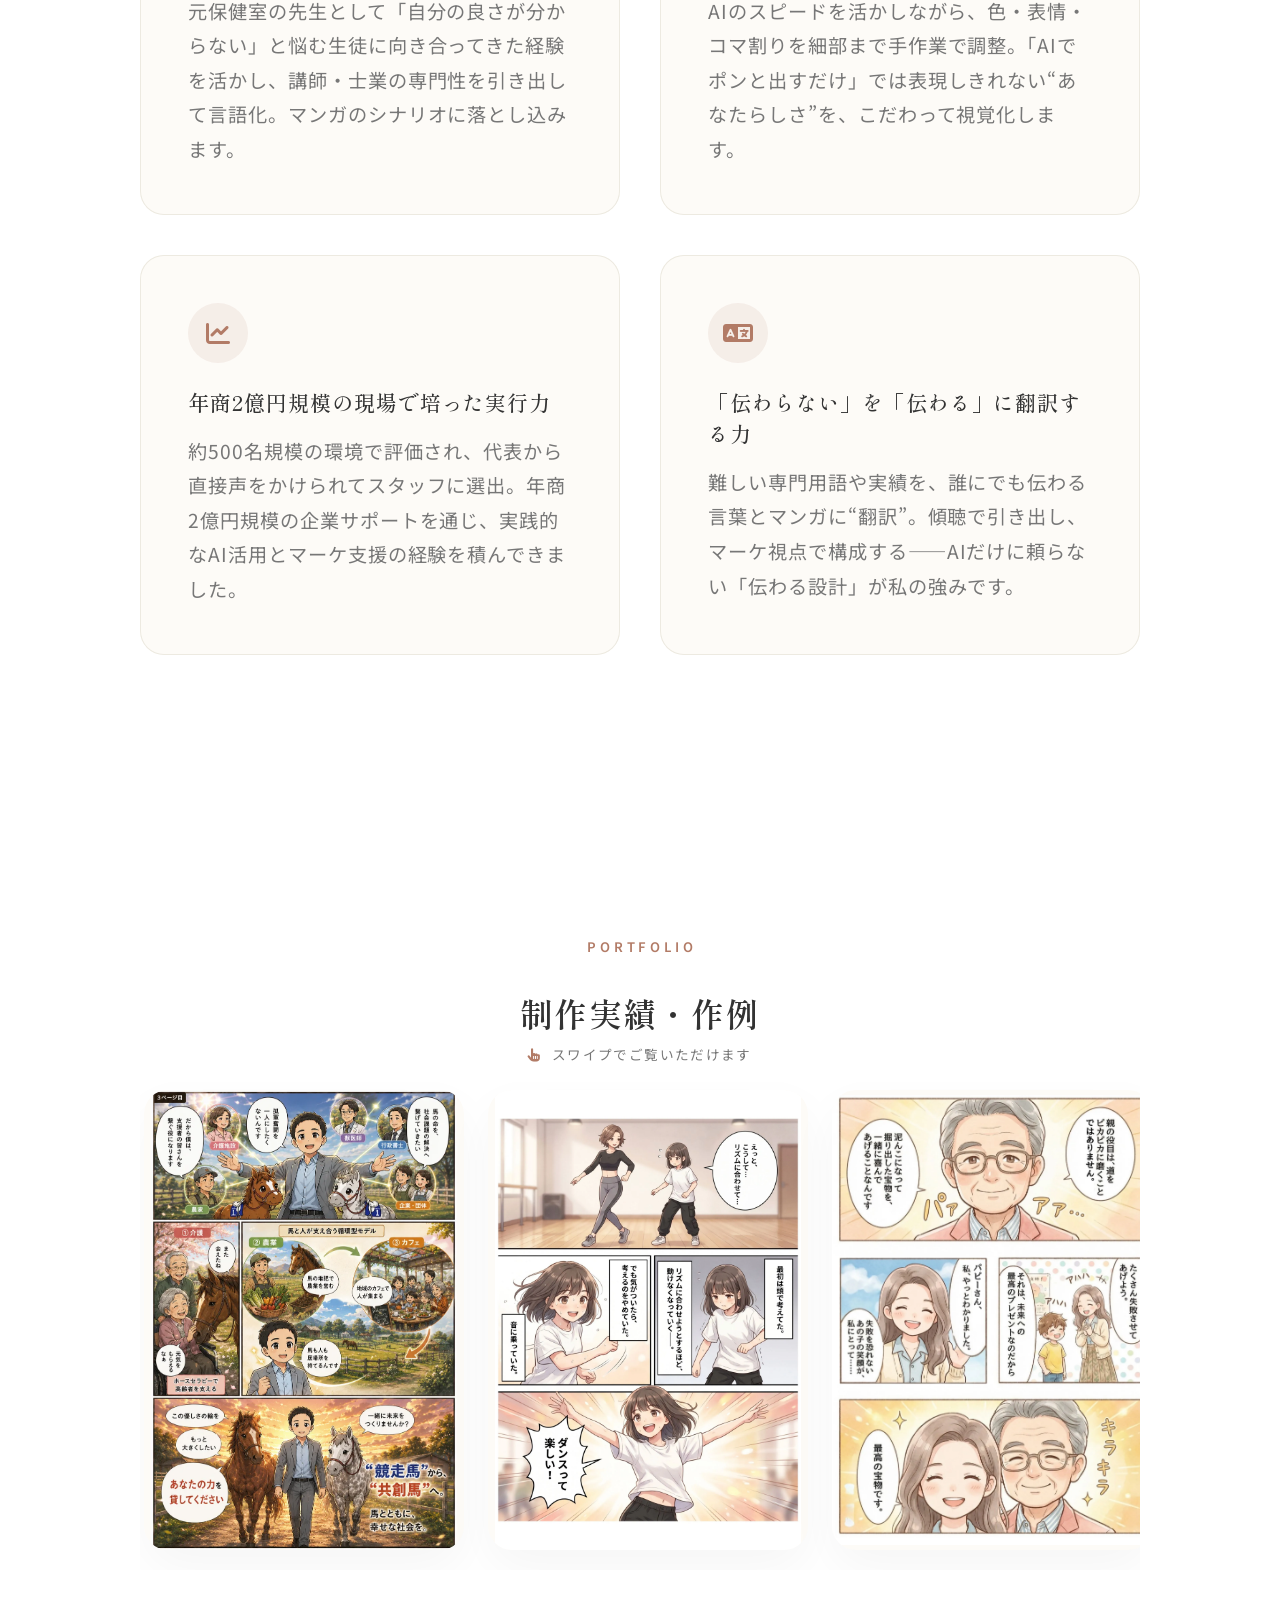
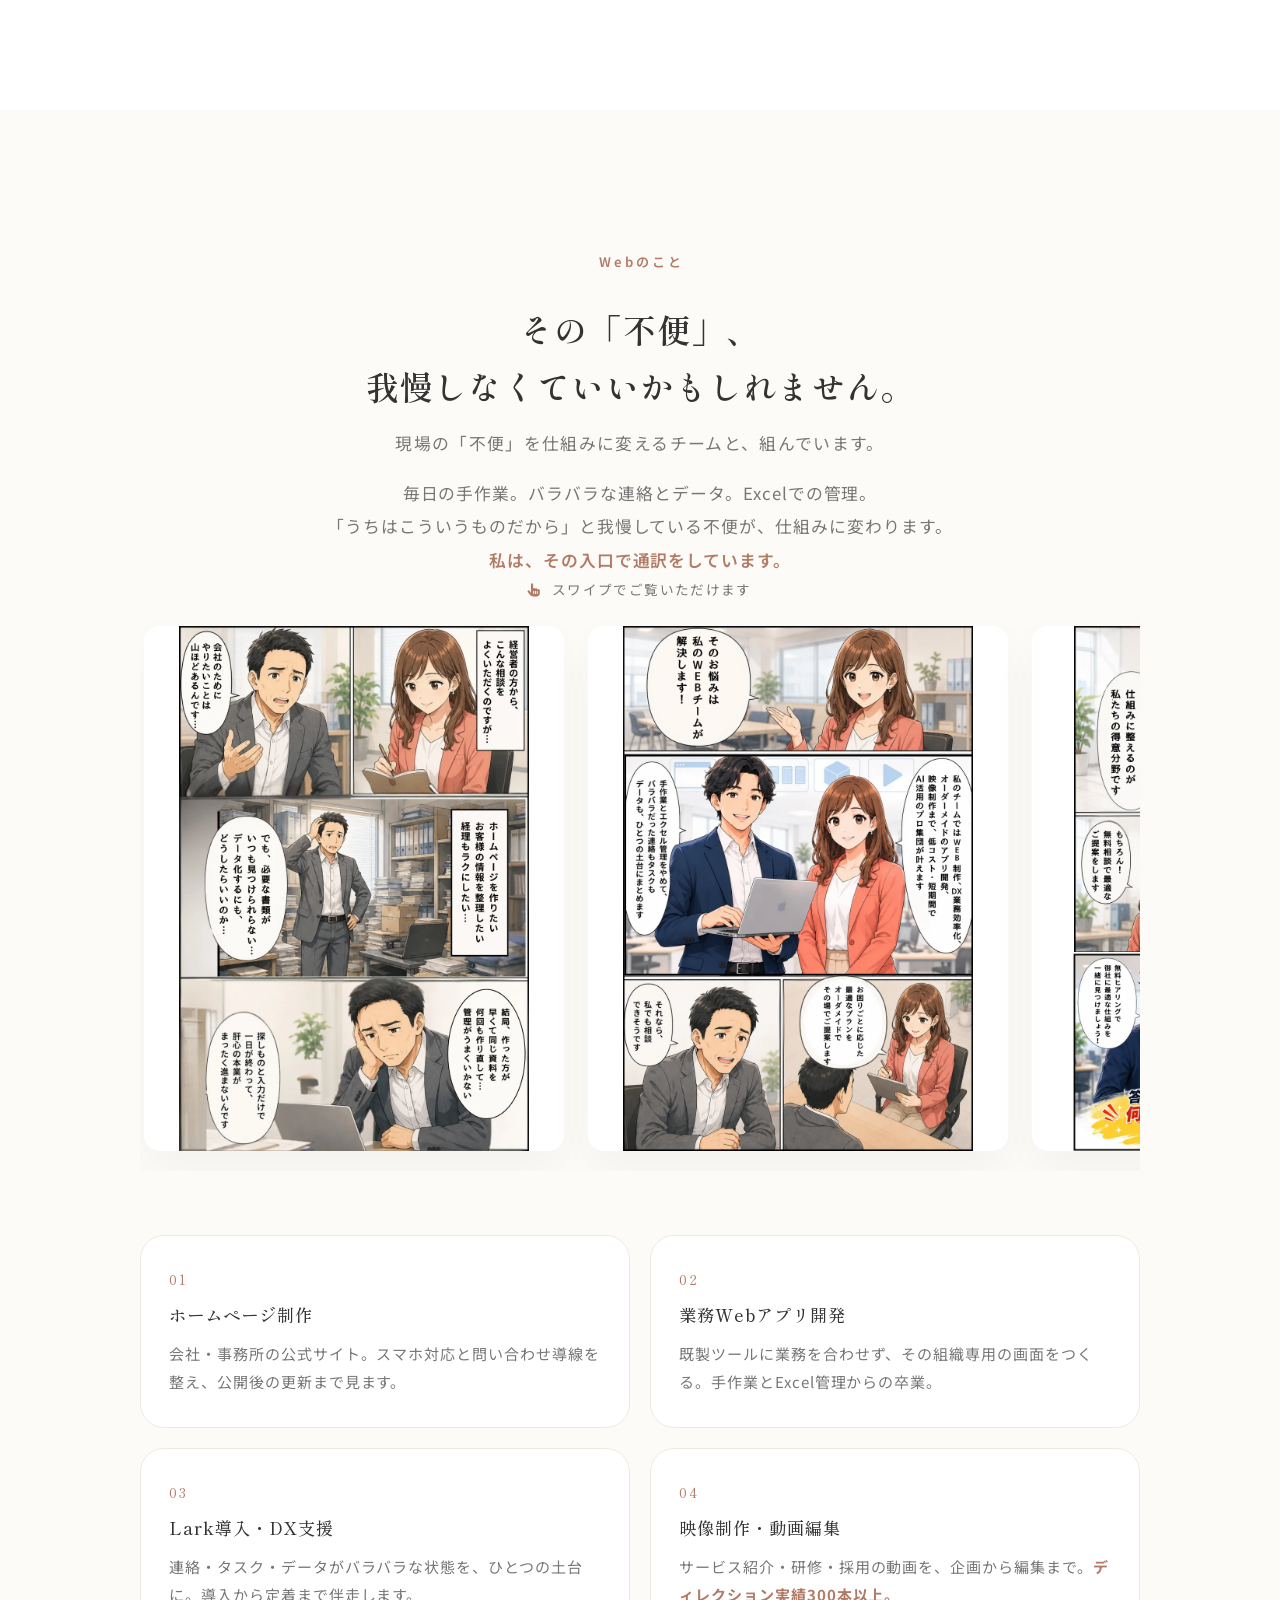
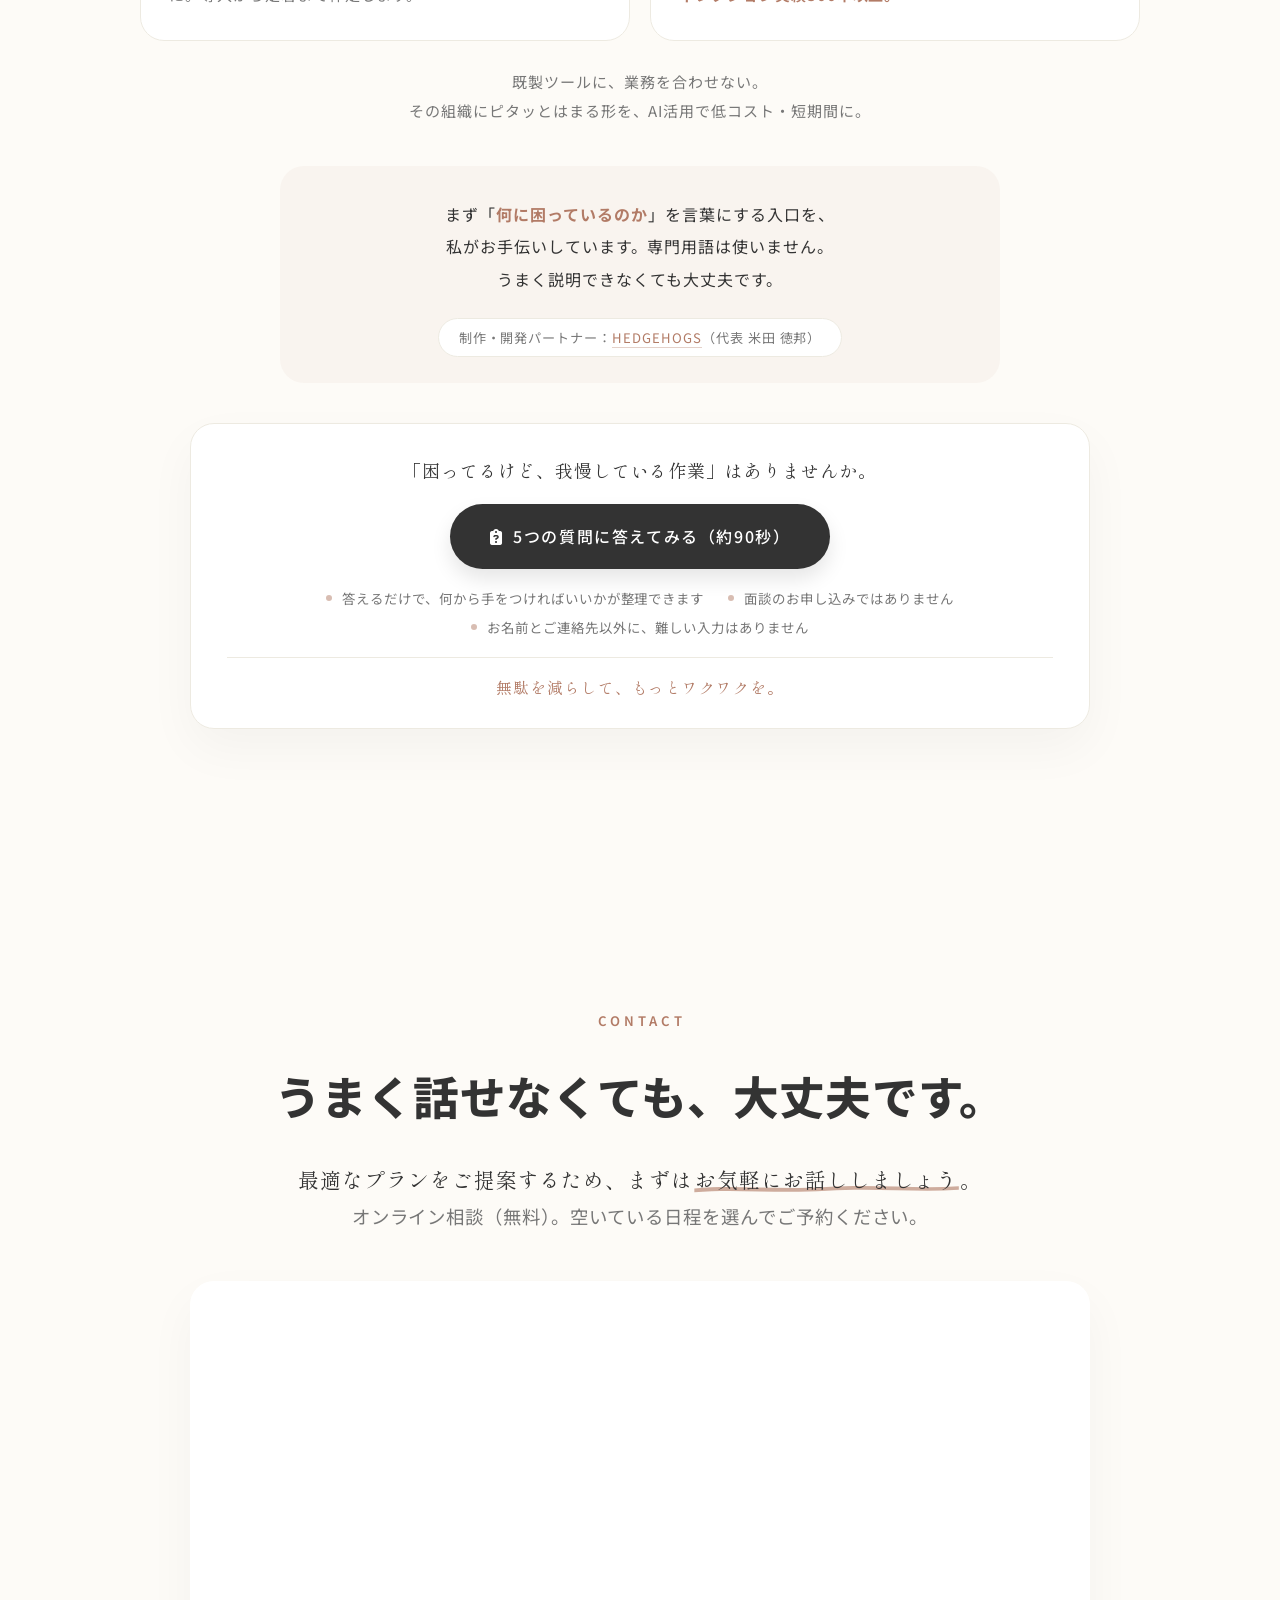
==== commit d50000ba: "金の卵・金のガチョウを更新：「研修講師・セミナー講師」→「難しくて価値が伝わらない経営者・専門職」 - 金の卵のターゲット名を変更（画像カード見出し・お繋ぎ一覧・GAINSモーダル・GAINS.htm" ====
--- a/index.html
+++ b/index.html
@@ -272,7 +272,7 @@
                         </div>
                     </div>
                     <div class="who-card shadow-soft">
-                        <p class="who-tag"><span class="wb">研修講師・</span><span class="wb">セミナー講師</span></p>
+                        <p class="who-tag"><span class="wb">難しくて価値が伝わらない</span><span class="wb">経営者・専門職</span></p>
                         <div class="who-card-media">
                             <img src="./images/comic/1.webp" alt="講師の専門性が伝わるようになるマンガ（ビフォー・アフター）" class="clickable-image" loading="lazy">
                         </div>
@@ -312,7 +312,7 @@
                             <li><strong>一人社長・士業事務所</strong>
                                 <span class="referral-note">社員5名までの規模。毎週のように自己紹介する場があるのに、毎回、言い方が変わってしまう方</span>
                             </li>
-                            <li><strong>研修講師・セミナー講師</strong>
+                            <li><strong>難しくて価値が伝わらない経営者・専門職</strong>
                                 <span class="referral-note">スクールや協会の先生も含みます。登壇資料が文字で埋まっていて、毎回ゼロから作り直している方</span>
                             </li>
                             <li><strong>創業・事業転換から3年以内の社長</strong>
@@ -326,8 +326,8 @@
                             <li><strong>経営者交流会・コミュニティの主催者／運営者</strong>
                                 <span class="referral-note">毎回、何十人もの自己紹介を聞いていらっしゃる方</span>
                             </li>
-                            <li><strong>研修エージェント・講師派遣会社・スクール／協会の運営者</strong>
-                                <span class="referral-note">教える立場の方を、たくさん抱えていらっしゃる方</span>
+                            <li><strong>専門家を派遣・紹介するネットワークの運営者</strong>
+                                <span class="referral-note">経営者や専門職を、毎月たくさん紹介している方</span>
                             </li>
                             <li><strong>顧問先20社以上の税理士事務所・社労士事務所</strong>
                                 <span class="referral-note">社長の「うちの良さが伝わらない」を、毎月いちばん近くで聞いていらっしゃる方</span>
@@ -591,7 +591,7 @@
                 <h4><span>🥚</span> 金の卵｜お役に立てる方</h4>
                 <ol class="gains-list">
                     <li><b>一人社長・士業事務所</b><span>社員5名まで。毎週のように自己紹介する場があるのに、毎回、言い方が変わってしまう方</span></li>
-                    <li><b>研修講師・セミナー講師</b><span>スクール・協会の先生も含む。登壇資料が文字で埋まり、毎回ゼロから作り直している方</span></li>
+                    <li><b>難しくて価値が伝わらない経営者・専門職</b><span>スクール・協会の先生も含む。登壇資料が文字で埋まり、毎回ゼロから作り直している方</span></li>
                     <li><b>創業・事業転換から3年以内の社長</b><span>社員30名まで。パンフレットがなく、目に見えないサービスを毎回その場で説明している方</span></li>
                 </ol>
             </div>
@@ -599,7 +599,7 @@
                 <h4><span>🦢</span> 金のガチョウ｜よく出会う方</h4>
                 <ol class="gains-list">
                     <li><b>経営者交流会・異業種交流会・コミュニティの主催者／運営者</b><span>毎回、何十人もの自己紹介を聞いている方</span></li>
-                    <li><b>研修エージェント・講師派遣会社・スクール／協会の運営者</b><span>教える立場の方を、たくさん抱えている方</span></li>
+                    <li><b>専門家を派遣・紹介するネットワークの運営者</b><span>経営者や専門職を、毎月たくさん紹介している方</span></li>
                     <li><b>顧問先20社以上の税理士事務所・社労士事務所</b><span>社長の「うちの良さが伝わらない」を、毎月いちばん近くで聞いている方</span></li>
                 </ol>
             </div>
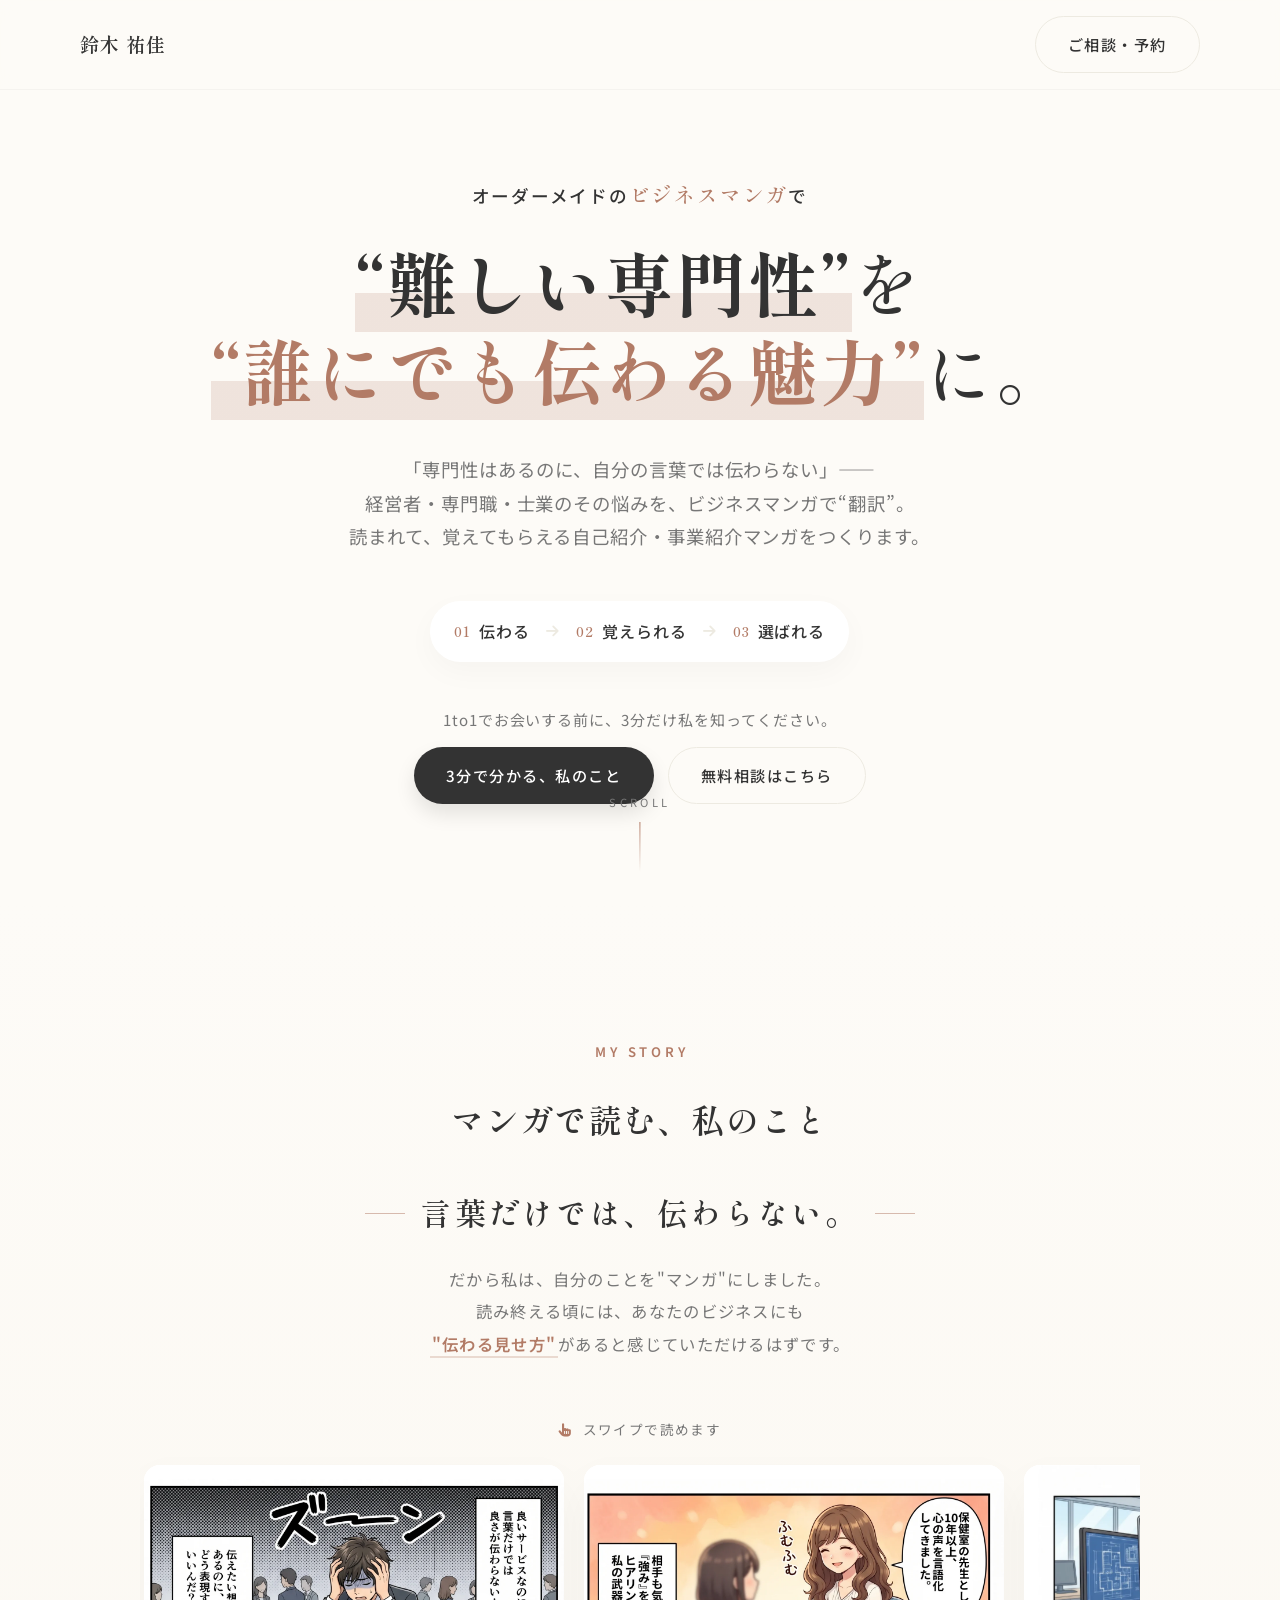
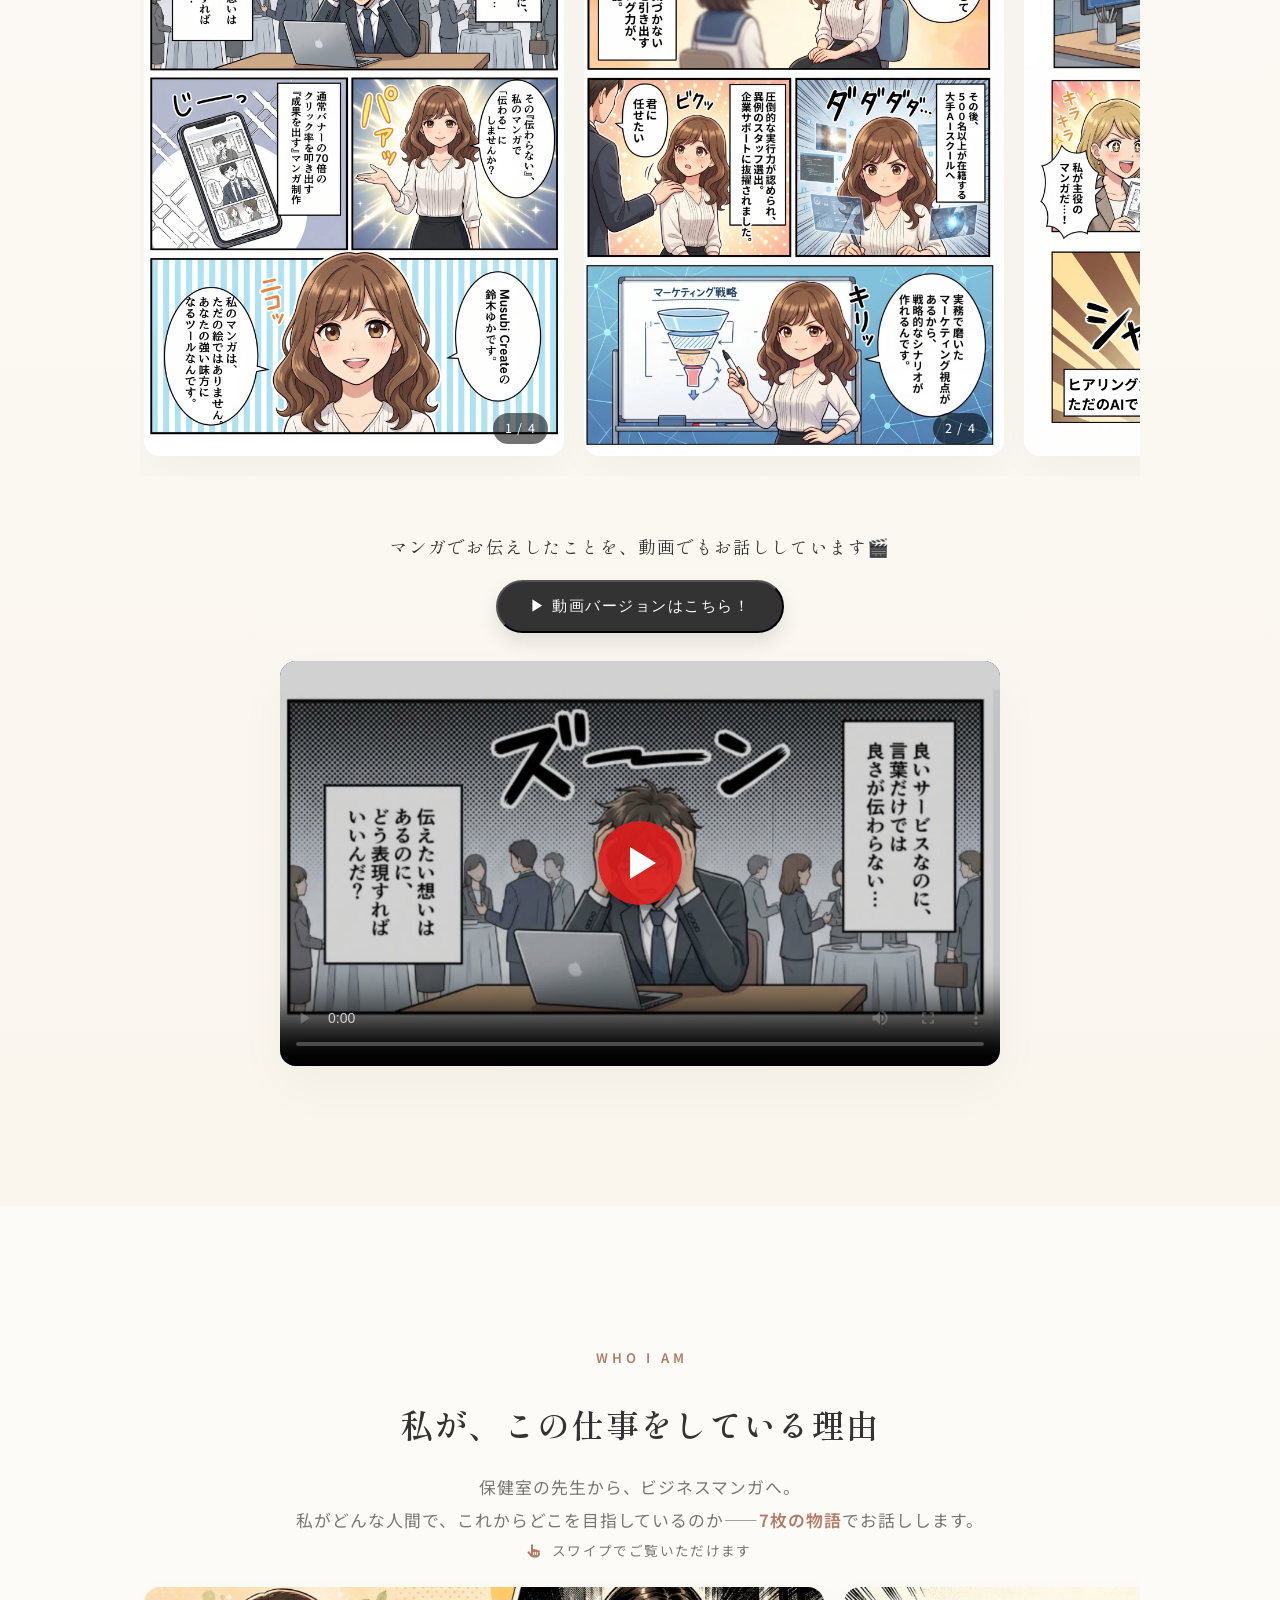
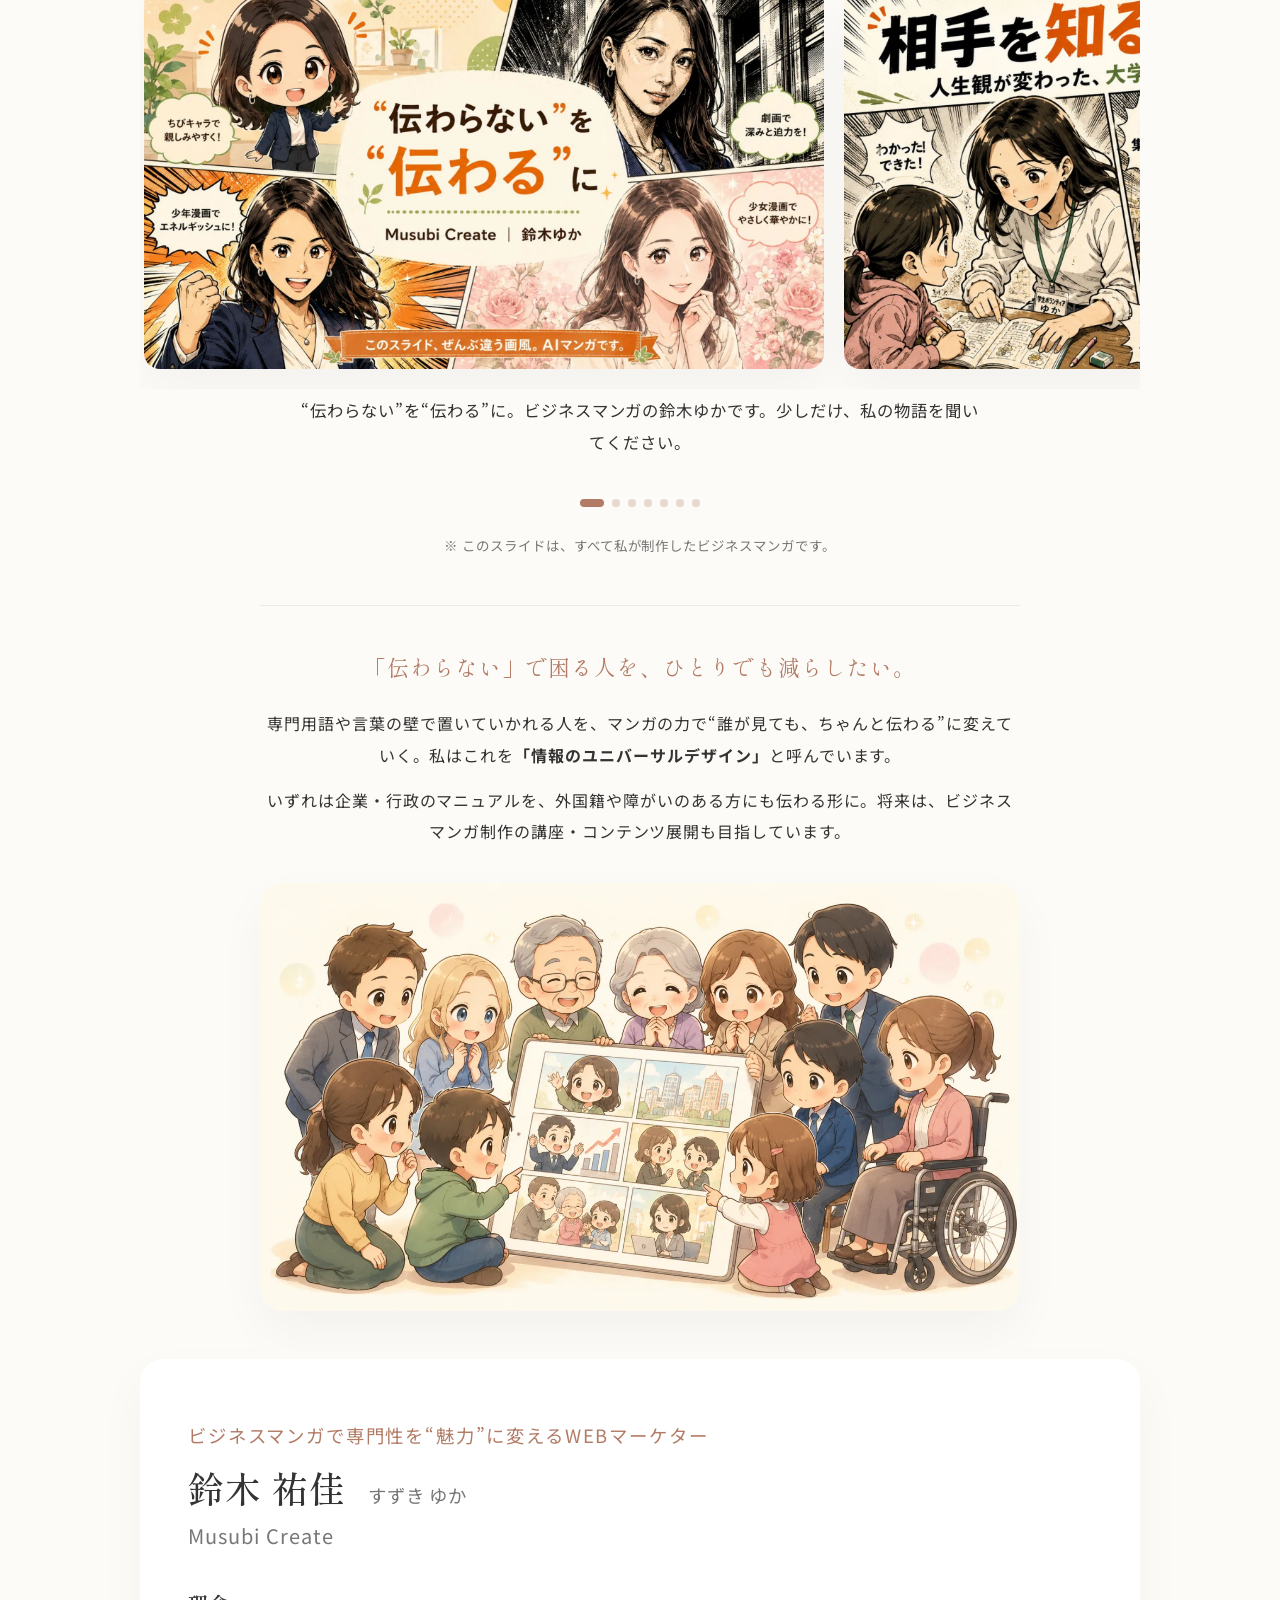
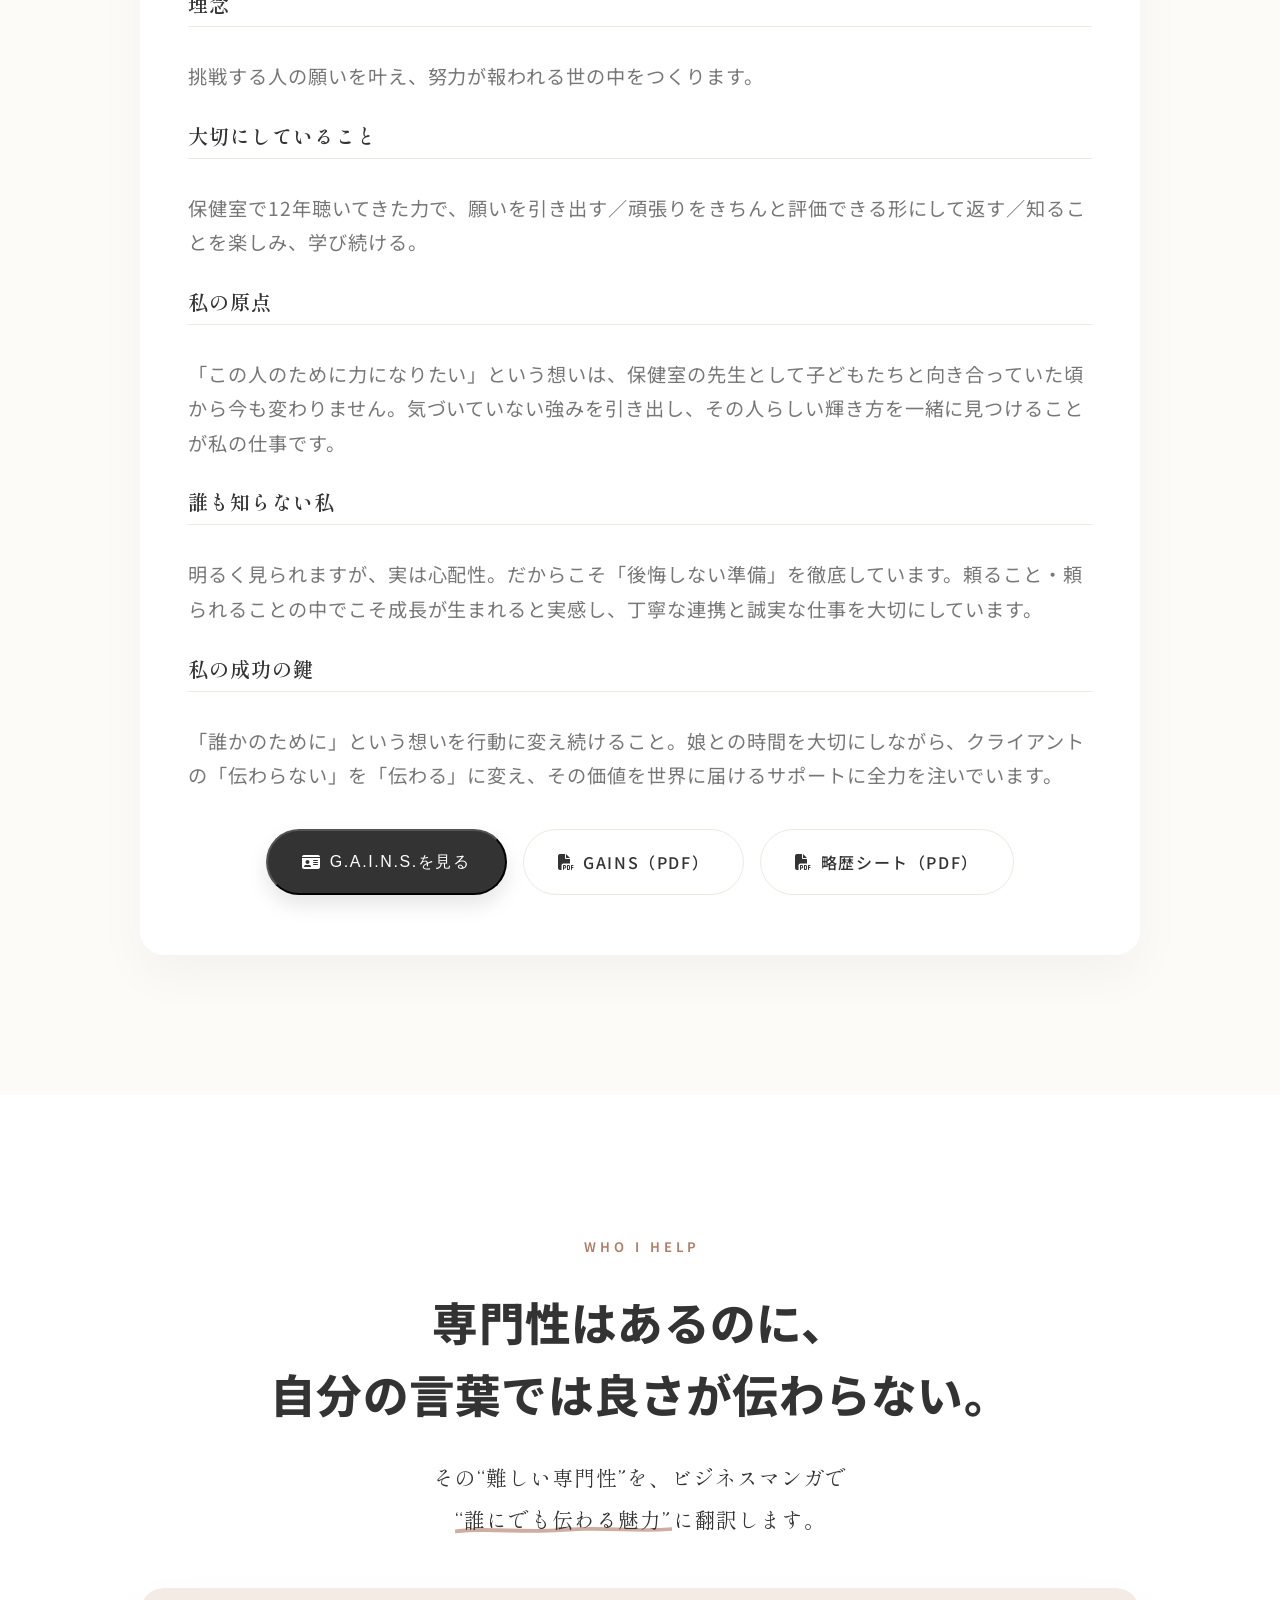
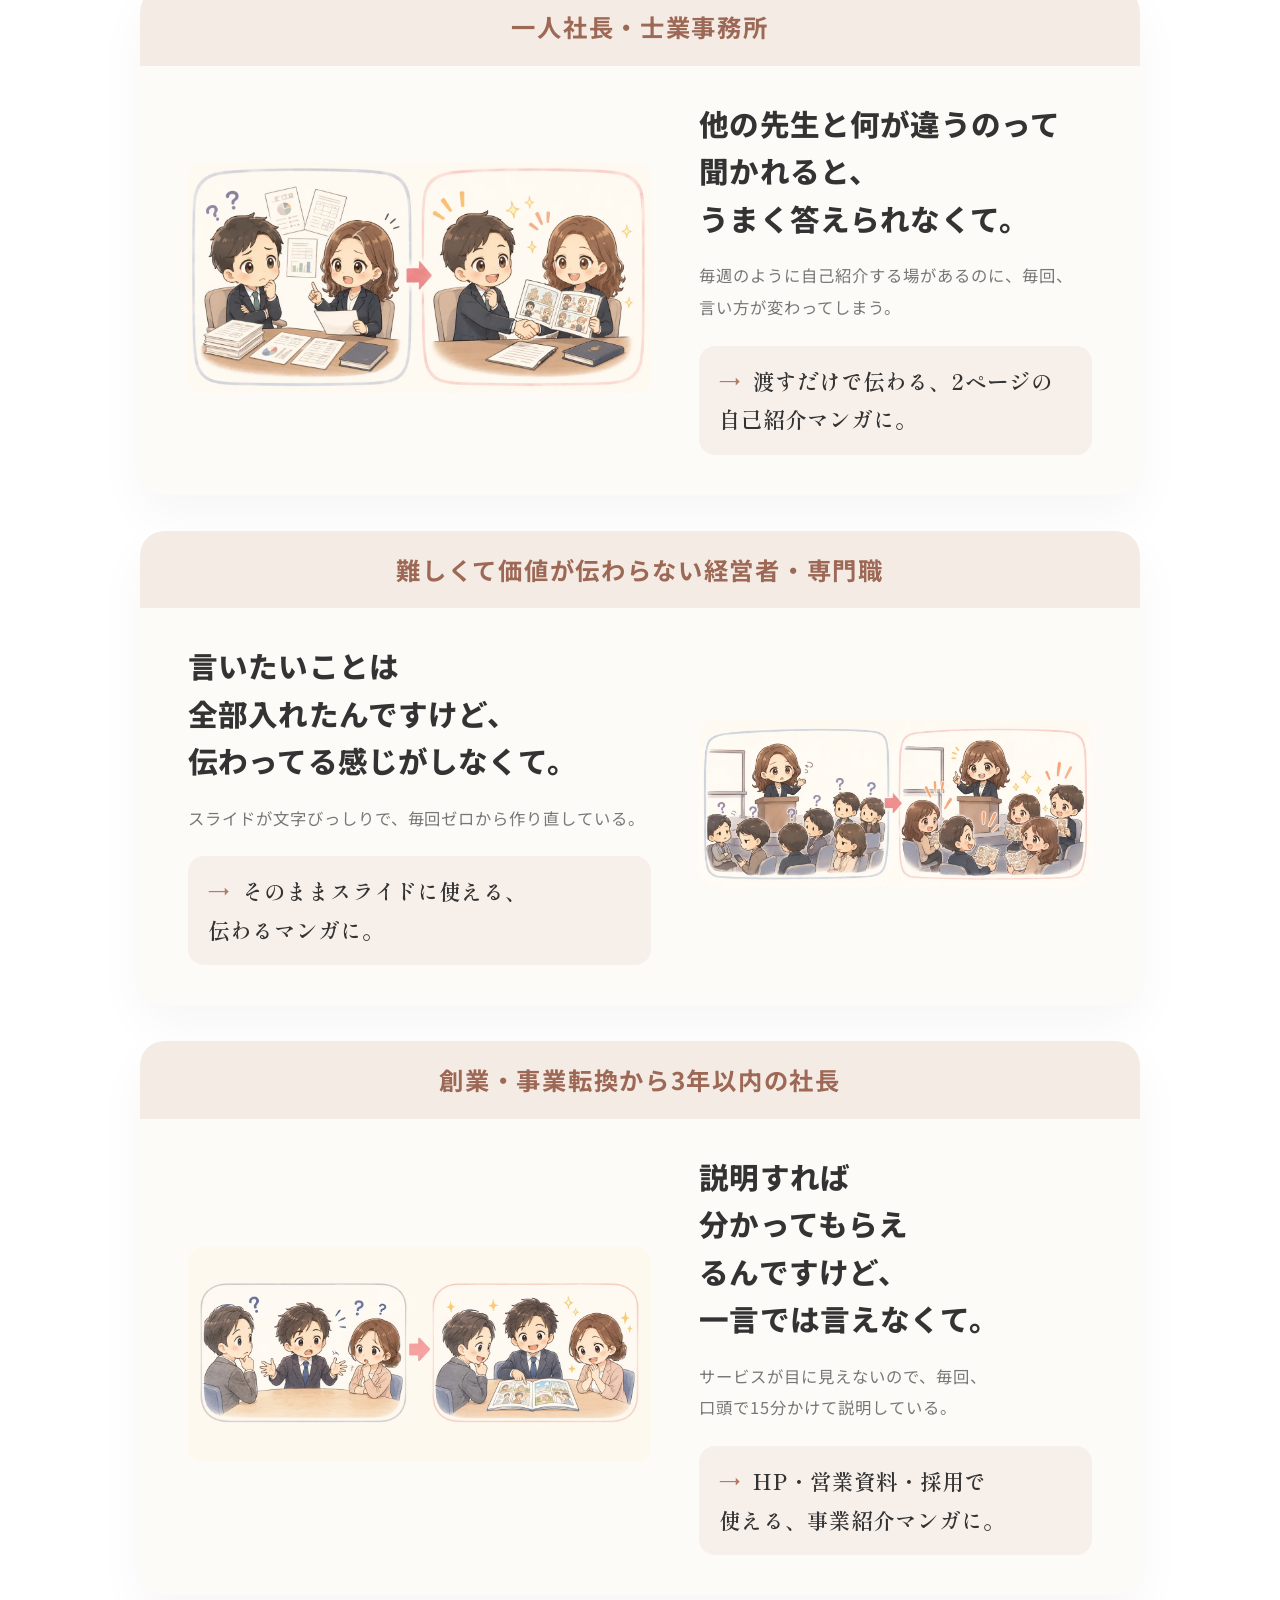
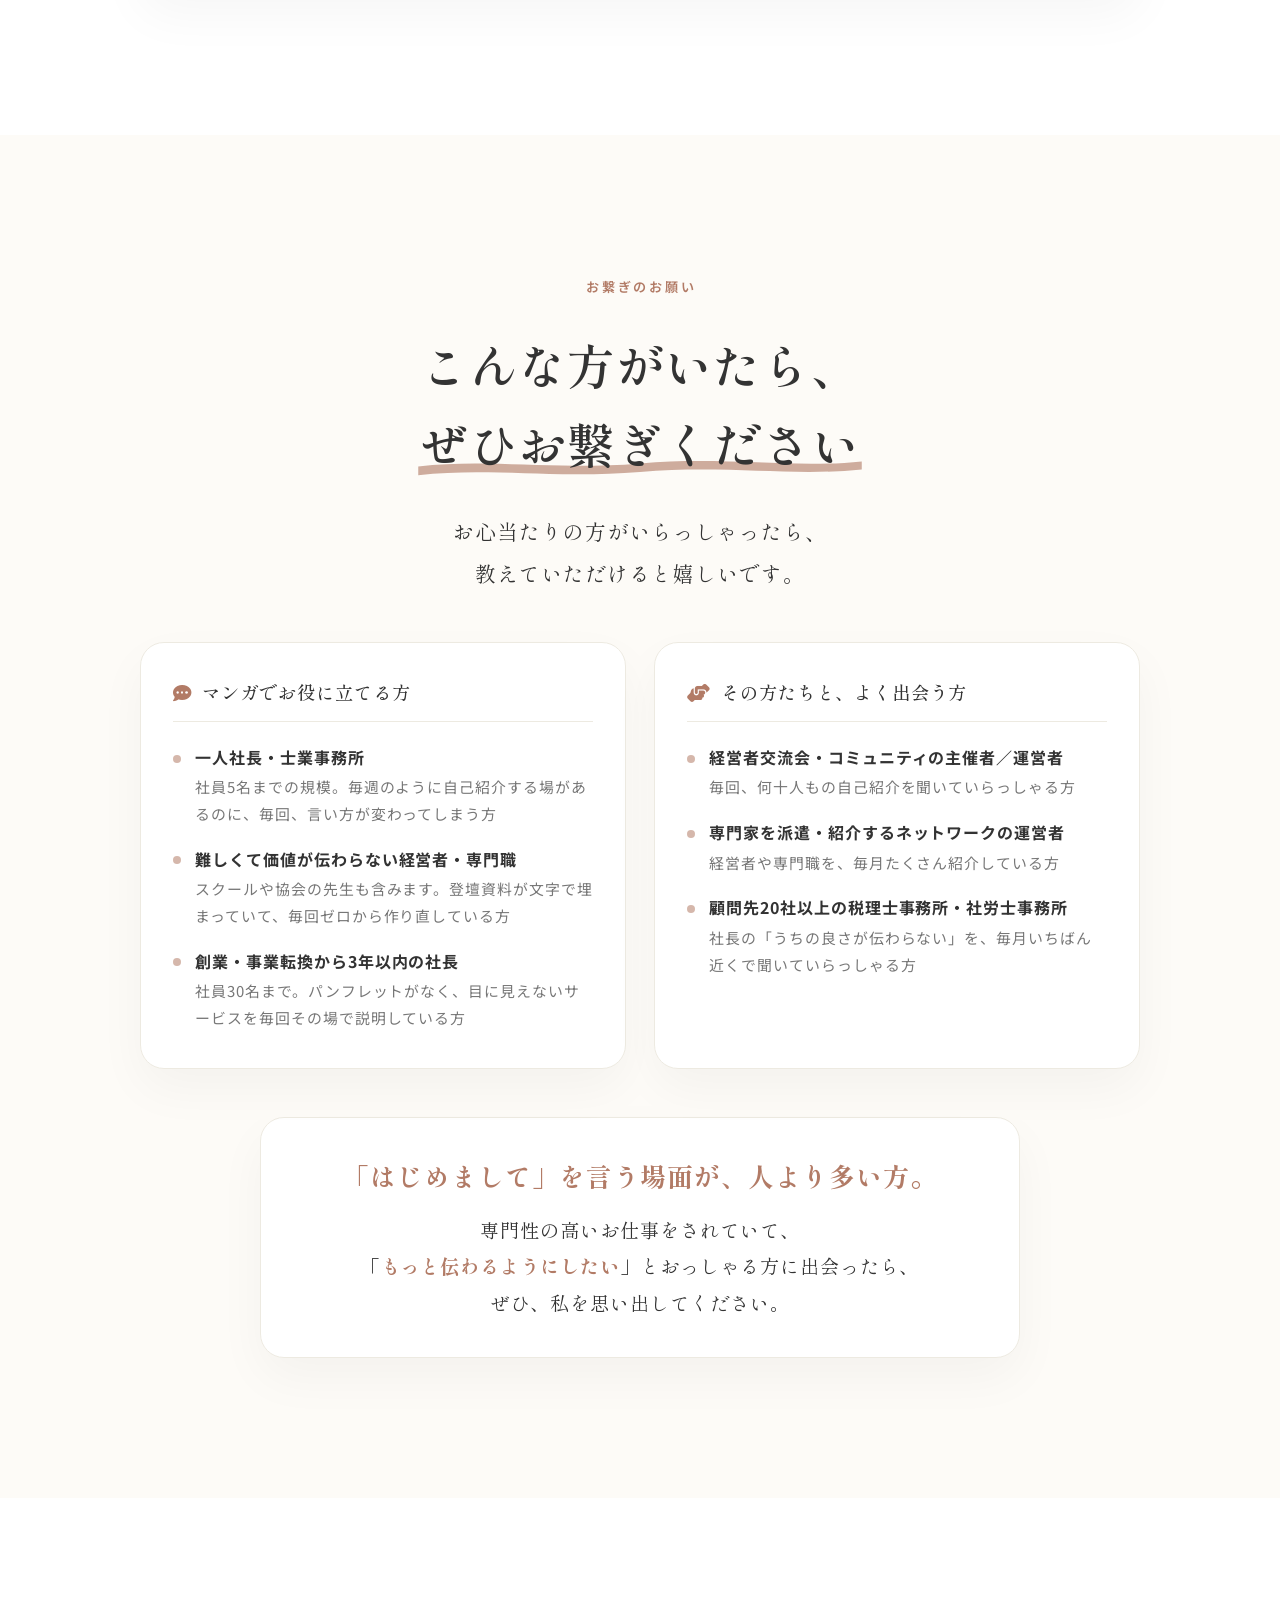
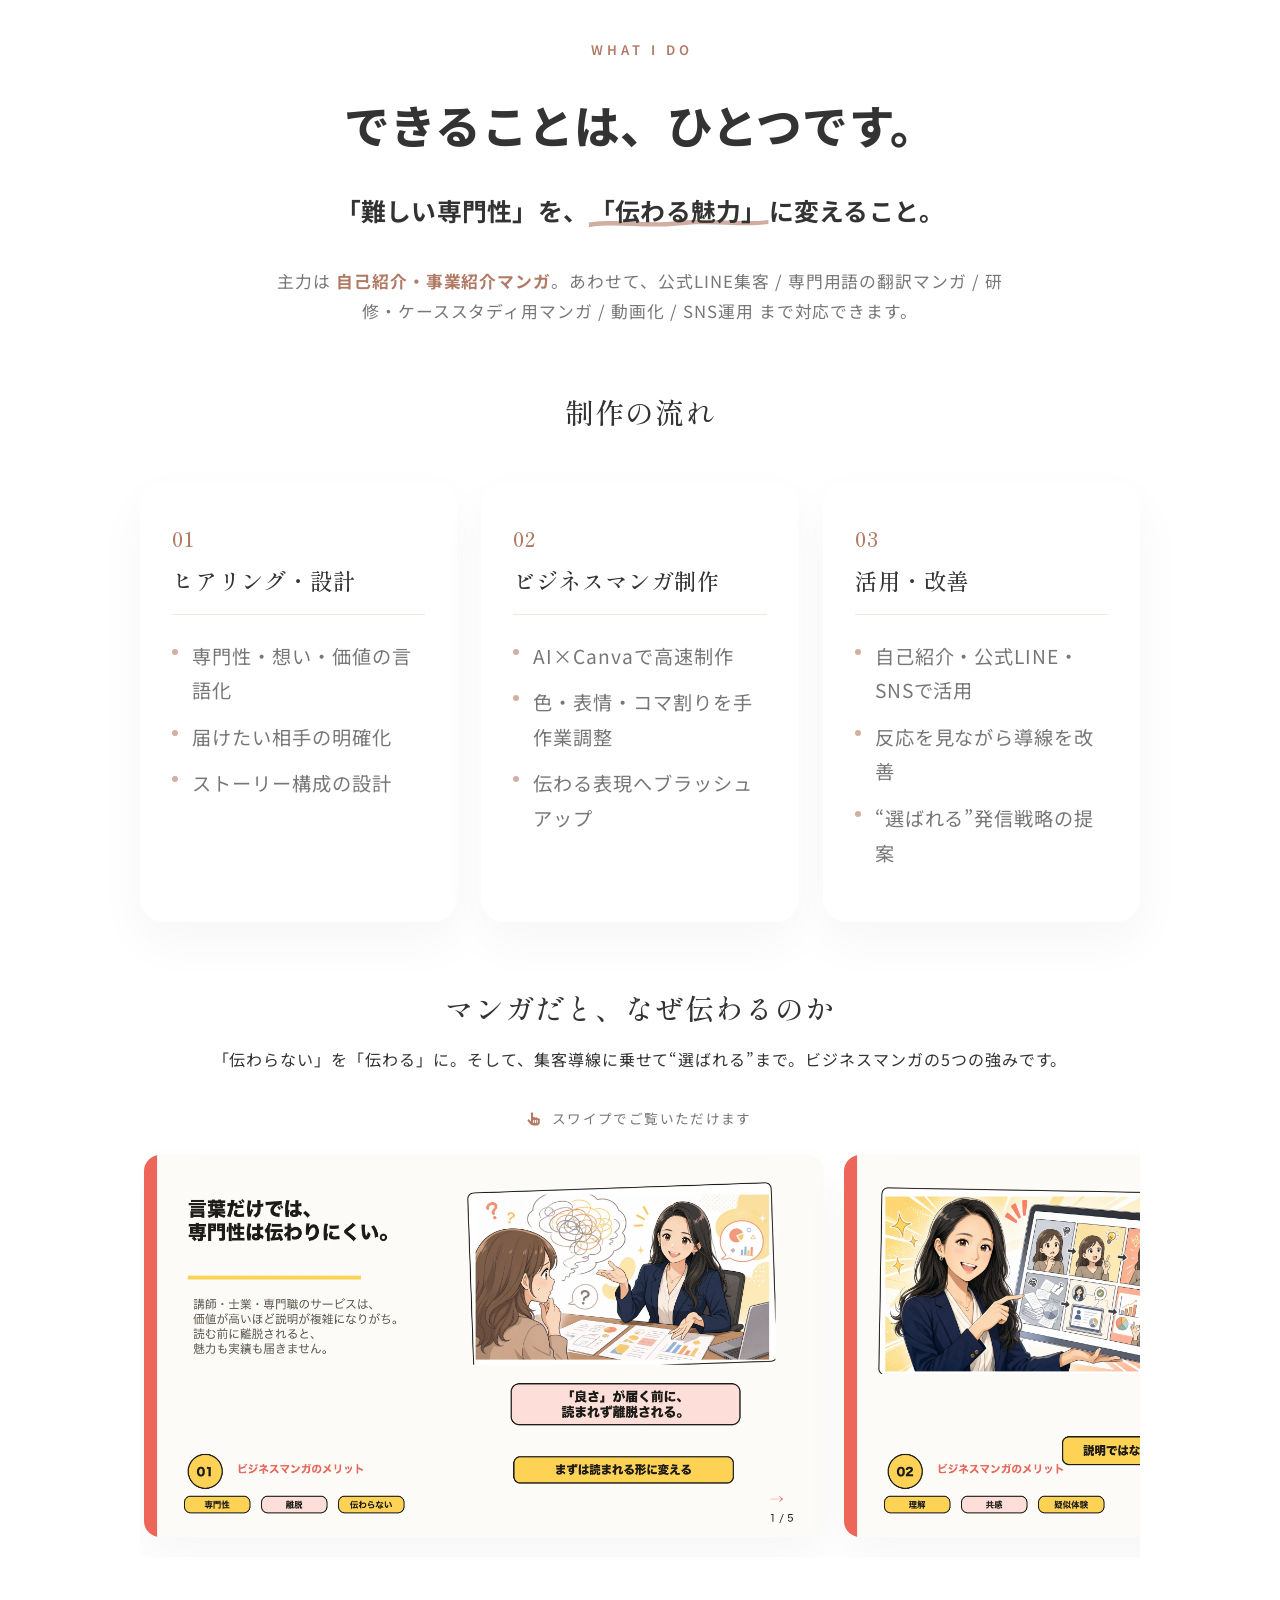
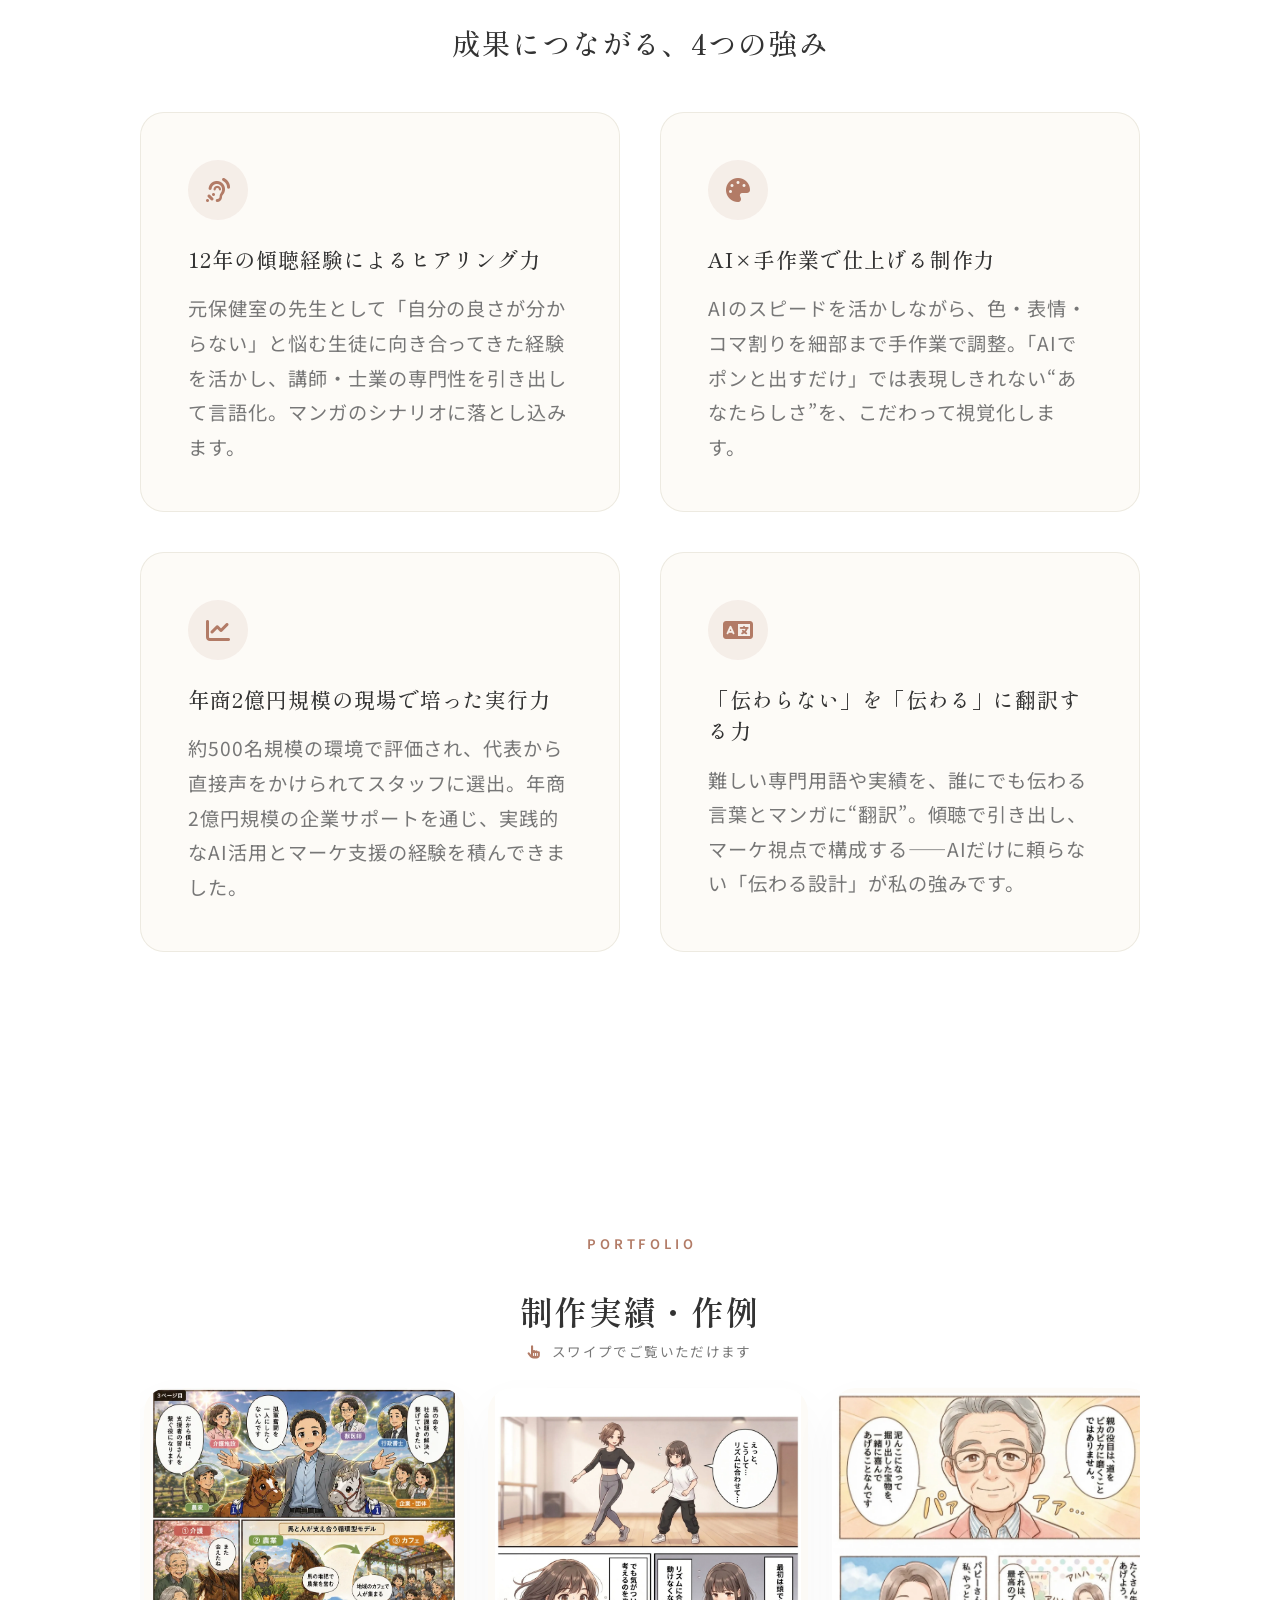
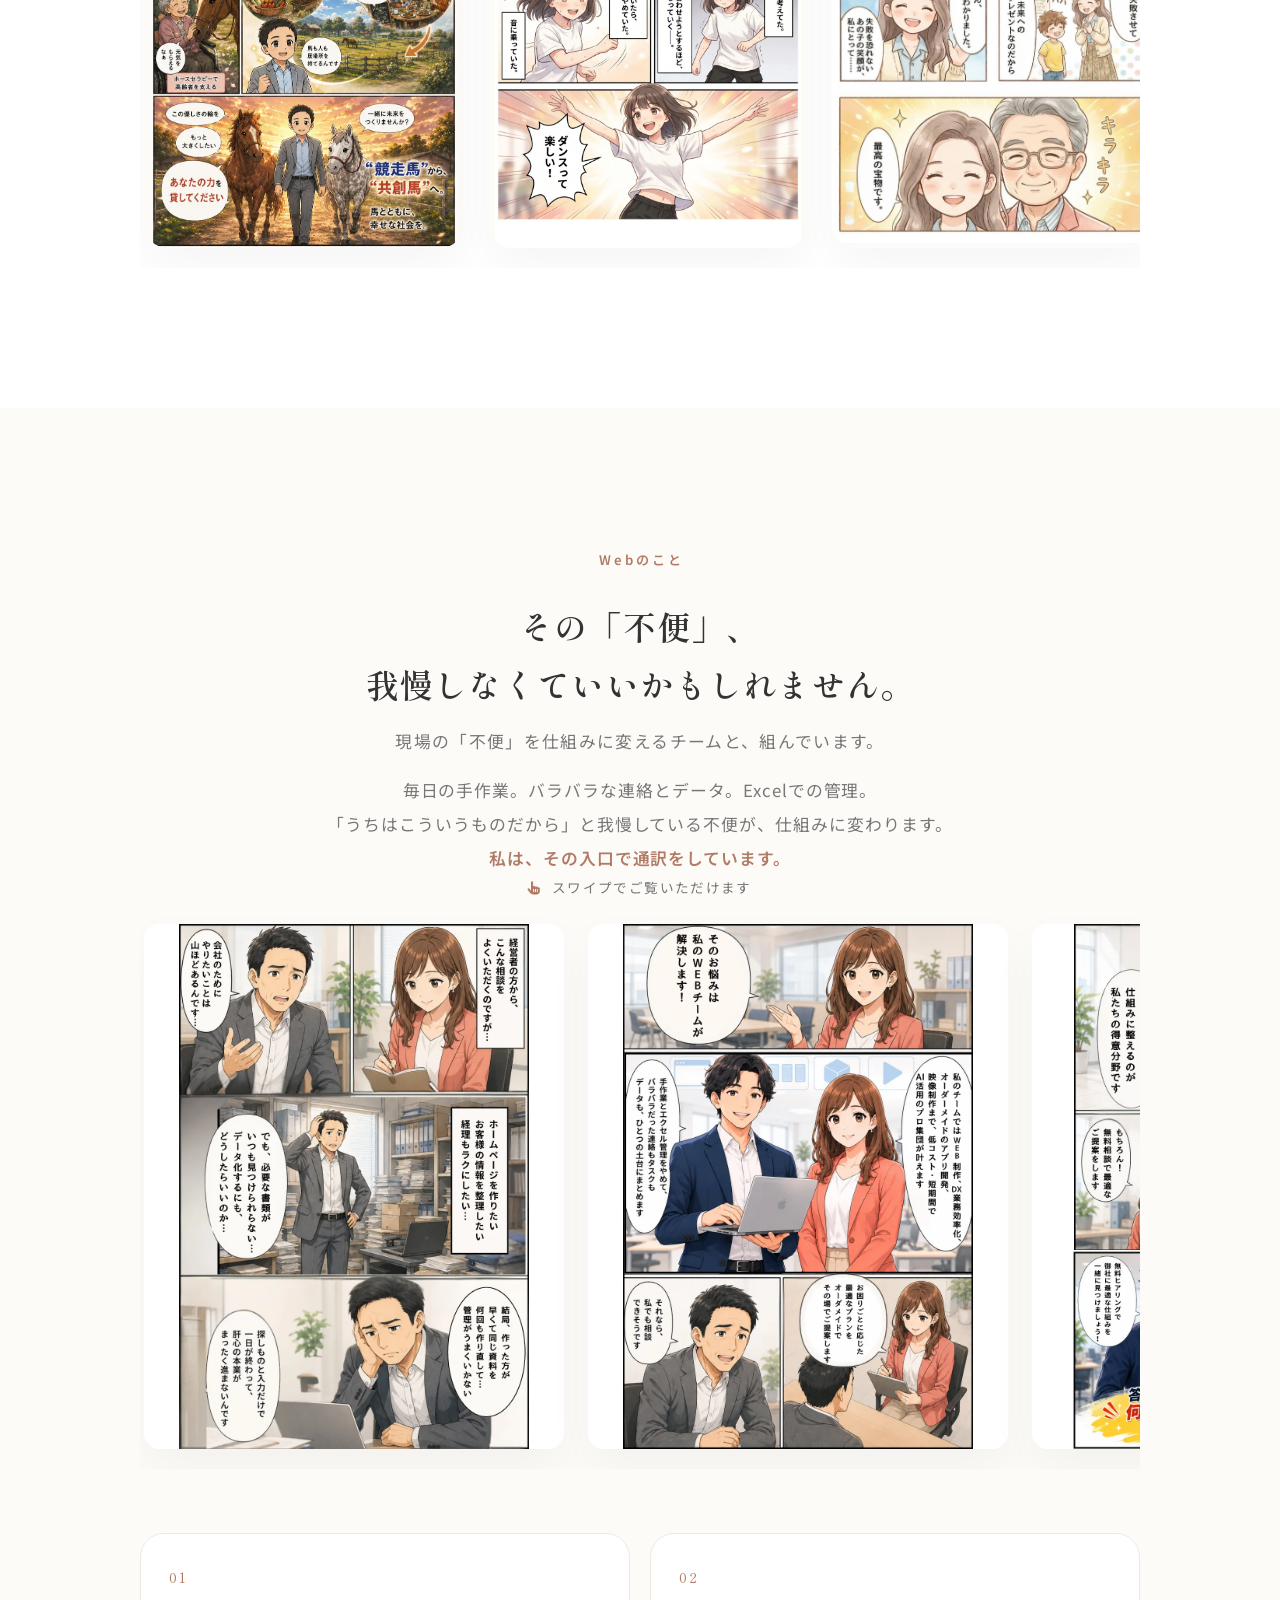
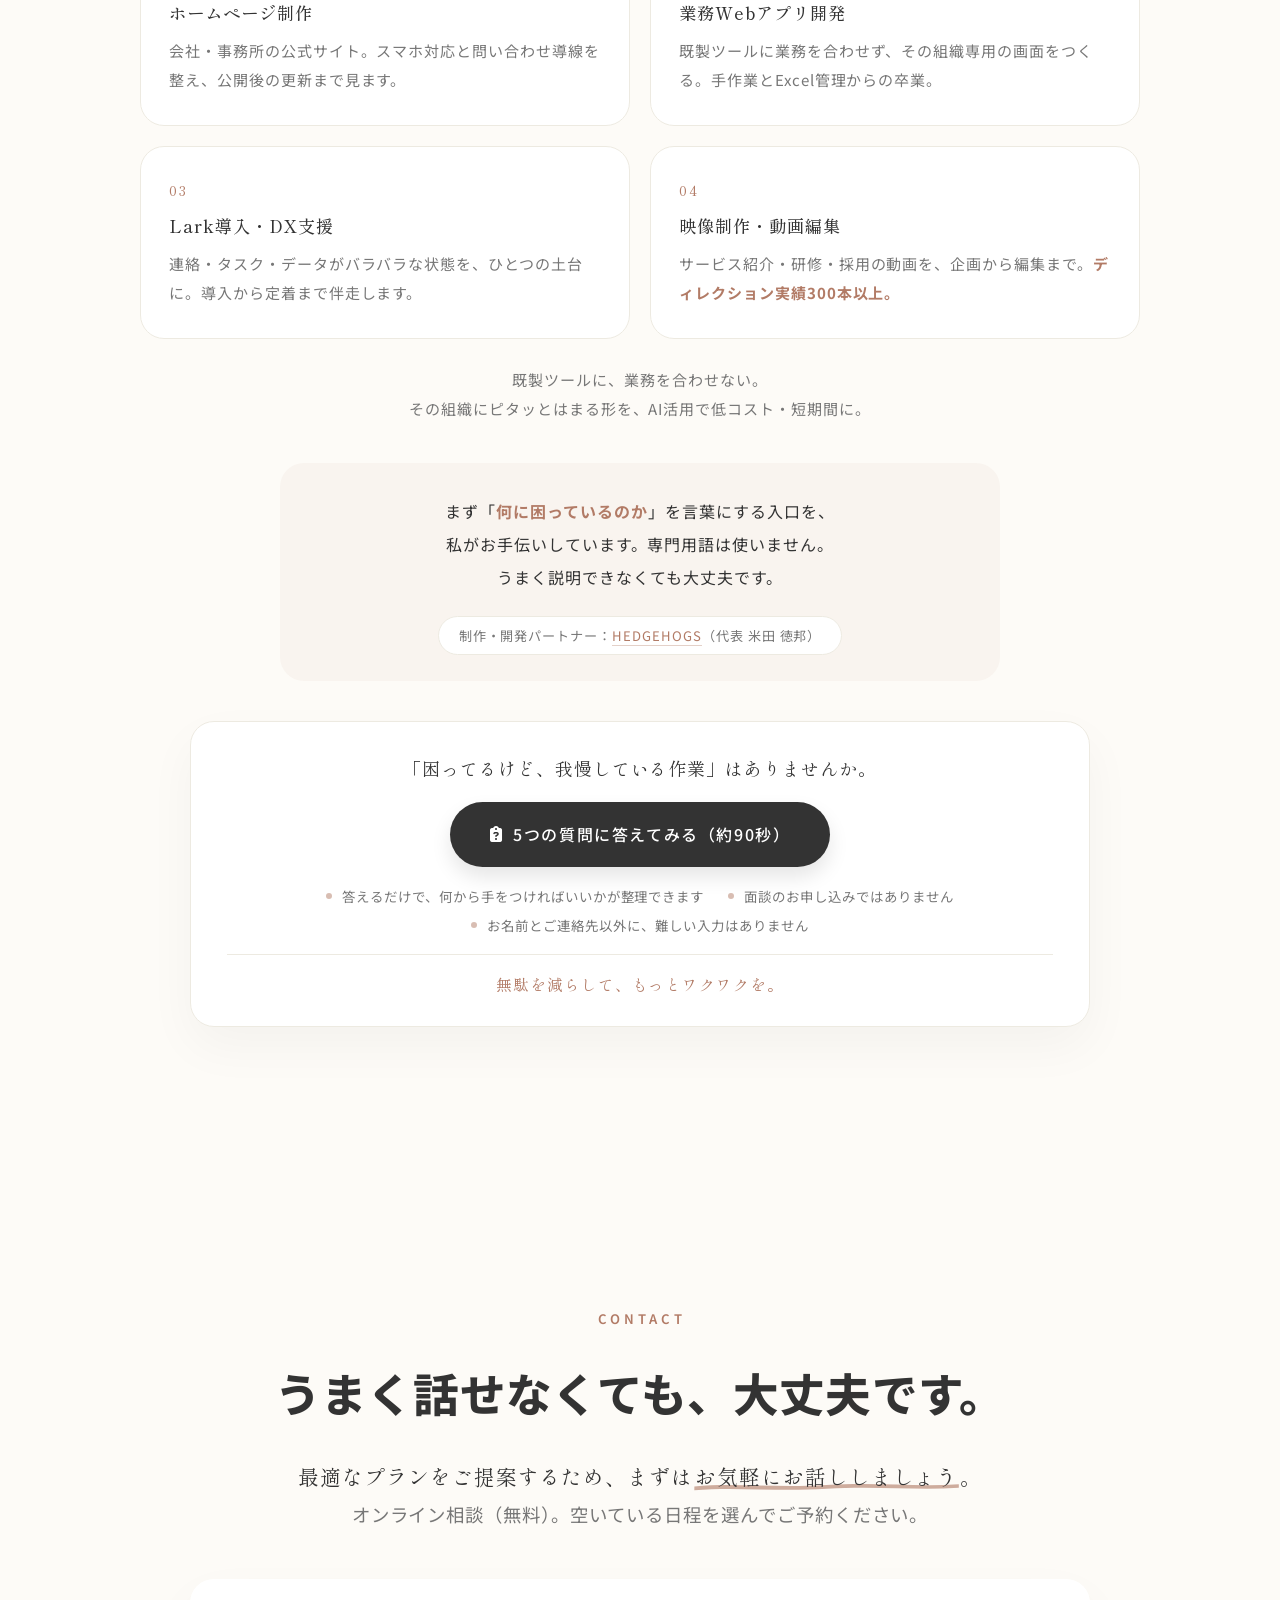
==== commit ae5dd828: "GAINS・略歴を事業計画に反映：理念・目標・実績数字（制作25件／LINE5社／UTAGE6社）・スキル更新 Co-Authored-By: Claude Sonnet 5.5 <noreply@a" ====
--- a/index.html
+++ b/index.html
@@ -221,6 +221,10 @@
                         </div>
                         <div class="profile-details">
                             <dl class="profile-list">
+                                <dt>理念</dt>
+                                <dd>挑戦する人の願いを叶え、努力が報われる世の中をつくります。</dd>
+                                <dt>大切にしていること</dt>
+                                <dd>保健室で12年聴いてきた力で、願いを引き出す／頑張りをきちんと評価できる形にして返す／知ることを楽しみ、学び続ける。</dd>
                                 <dt>私の原点</dt>
                                 <dd>「この人のために力になりたい」という想いは、保健室の先生として子どもたちと向き合っていた頃から今も変わりません。気づいていない強みを引き出し、その人らしい輝き方を一緒に見つけることが私の仕事です。</dd>
                                 <dt>誰も知らない私</dt>
@@ -569,15 +573,15 @@
 
             <div class="gains-block">
                 <h4><span>G</span> Goals｜目標</h4>
-                <p>ビジネスマンガで専門性を“魅力”に変え、月商100万円を安定。いずれは企業・行政のマニュアルを誰にでも伝わる形に（情報のユニバーサルデザイン）／ビジネスマンガ講座の展開も。</p>
+                <p><b>理念：挑戦する人の願いを叶え、努力が報われる世の中をつくります。</b><br>ビジネスマンガで専門性を“魅力”に変え、公式LINE・UTAGE・Meta広告で「届けて・伸ばす」月額の伴走を軸に、月商100万円を安定。2027年前半は月額契約を毎月1件ずつ増やし、Meta広告の実案件に着手します。10年後は、お客様が自分の強みを自分で理解し、それを生かした仕事でビジネスを成功させている状態へ。情報のユニバーサルデザイン（企業・行政のマニュアルを誰にでも伝わる形に）／講座・コンテンツ販売の支援も。</p>
             </div>
             <div class="gains-block">
                 <h4><span>A</span> Accomplishments｜実績</h4>
-                <p>講師・士業・経営者の自己紹介・事業紹介マンガ／約500名規模のAIスクールで代表に抜擢・運営の裏側を実務経験／元保健室の先生として12年の傾聴。</p>
+                <p>講師・士業・経営者の自己紹介・事業紹介マンガ（制作25件以上）／公式LINE 5社・UTAGE 6社の構築・運用／約500名規模のAIスクールで代表に抜擢・運営の裏側を実務経験／元保健室の先生として12年の傾聴。「話しているうちに自分の考えが整理された」「自分の強みがわかるようになった」と、お客様や1to1の相手から言っていただいています。</p>
             </div>
             <div class="gains-block">
                 <h4><span>I</span> Interests｜興味</h4>
-                <p>専門性・熱意をマンガで届ける楽しさ／娘との日々をマンガで記録／AIの探求／娘との散歩・近所の方との会話。</p>
+                <p>専門性・熱意をマンガで届ける楽しさ／娘との日々をマンガで記録／AIの探求・Meta広告の学び／読書と勉強／お菓子・パン作り／娘との散歩・近所の方との会話。</p>
             </div>
             <div class="gains-block">
                 <h4><span>N</span> Networks｜人脈</h4>
@@ -585,7 +589,7 @@
             </div>
             <div class="gains-block">
                 <h4><span>S</span> Skills｜スキル</h4>
-                <p>【主力】自己紹介・事業紹介マンガ／ビジネスマンガ制作（AI×手作業）／「伝わらない」を「伝わる」に翻訳する力／公式LINE・SNS運用／傾聴力・言語化力／UTAGE・ファネル設計。</p>
+                <p>【主力】自己紹介・事業紹介マンガ／ビジネスマンガ制作（AI×手作業）／「伝わらない」を「伝わる」に翻訳する力／公式LINE・SNS運用／相手の願いと強みを引き出す力（傾聴力・言語化力）／UTAGE・ファネル設計／Meta広告運用を講座で体系的に学習中／AI活用支援。</p>
             </div>
             <div class="gains-block">
                 <h4><span>🥚</span> 金の卵｜お役に立てる方</h4>
